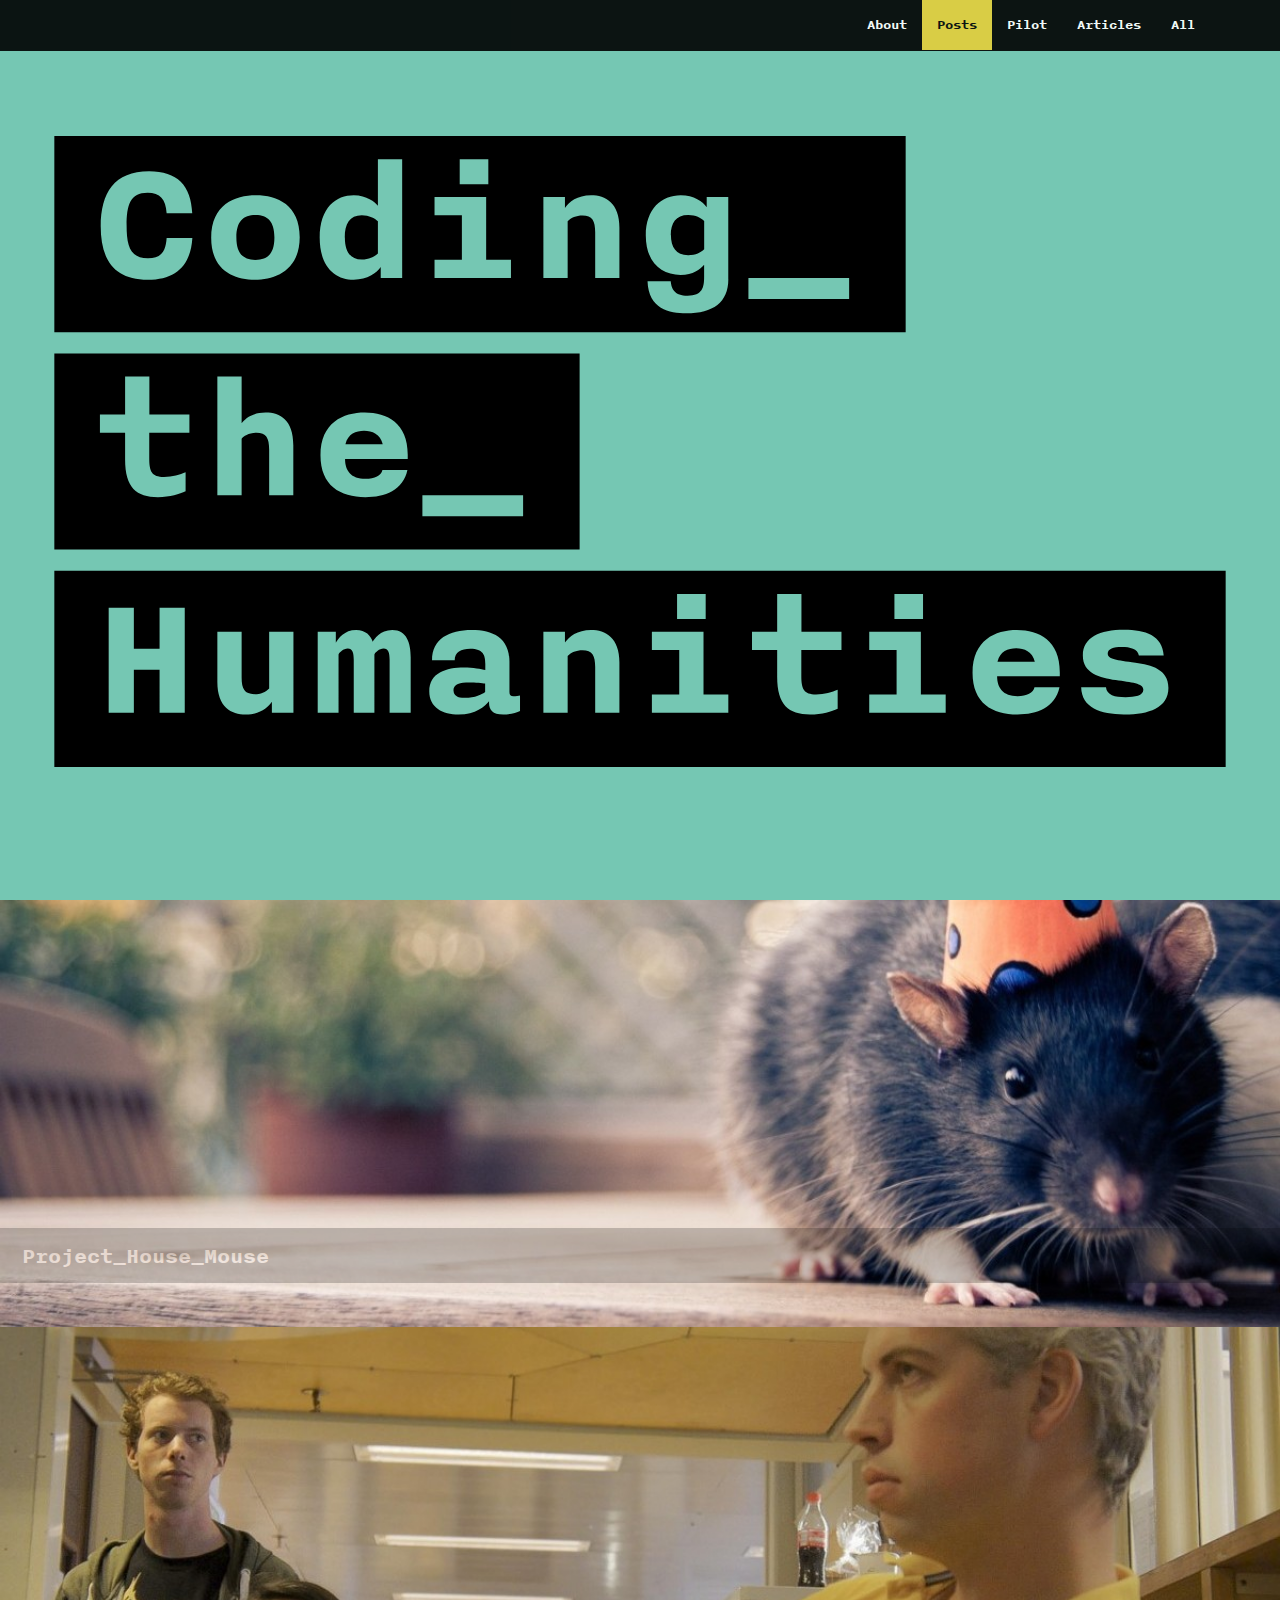
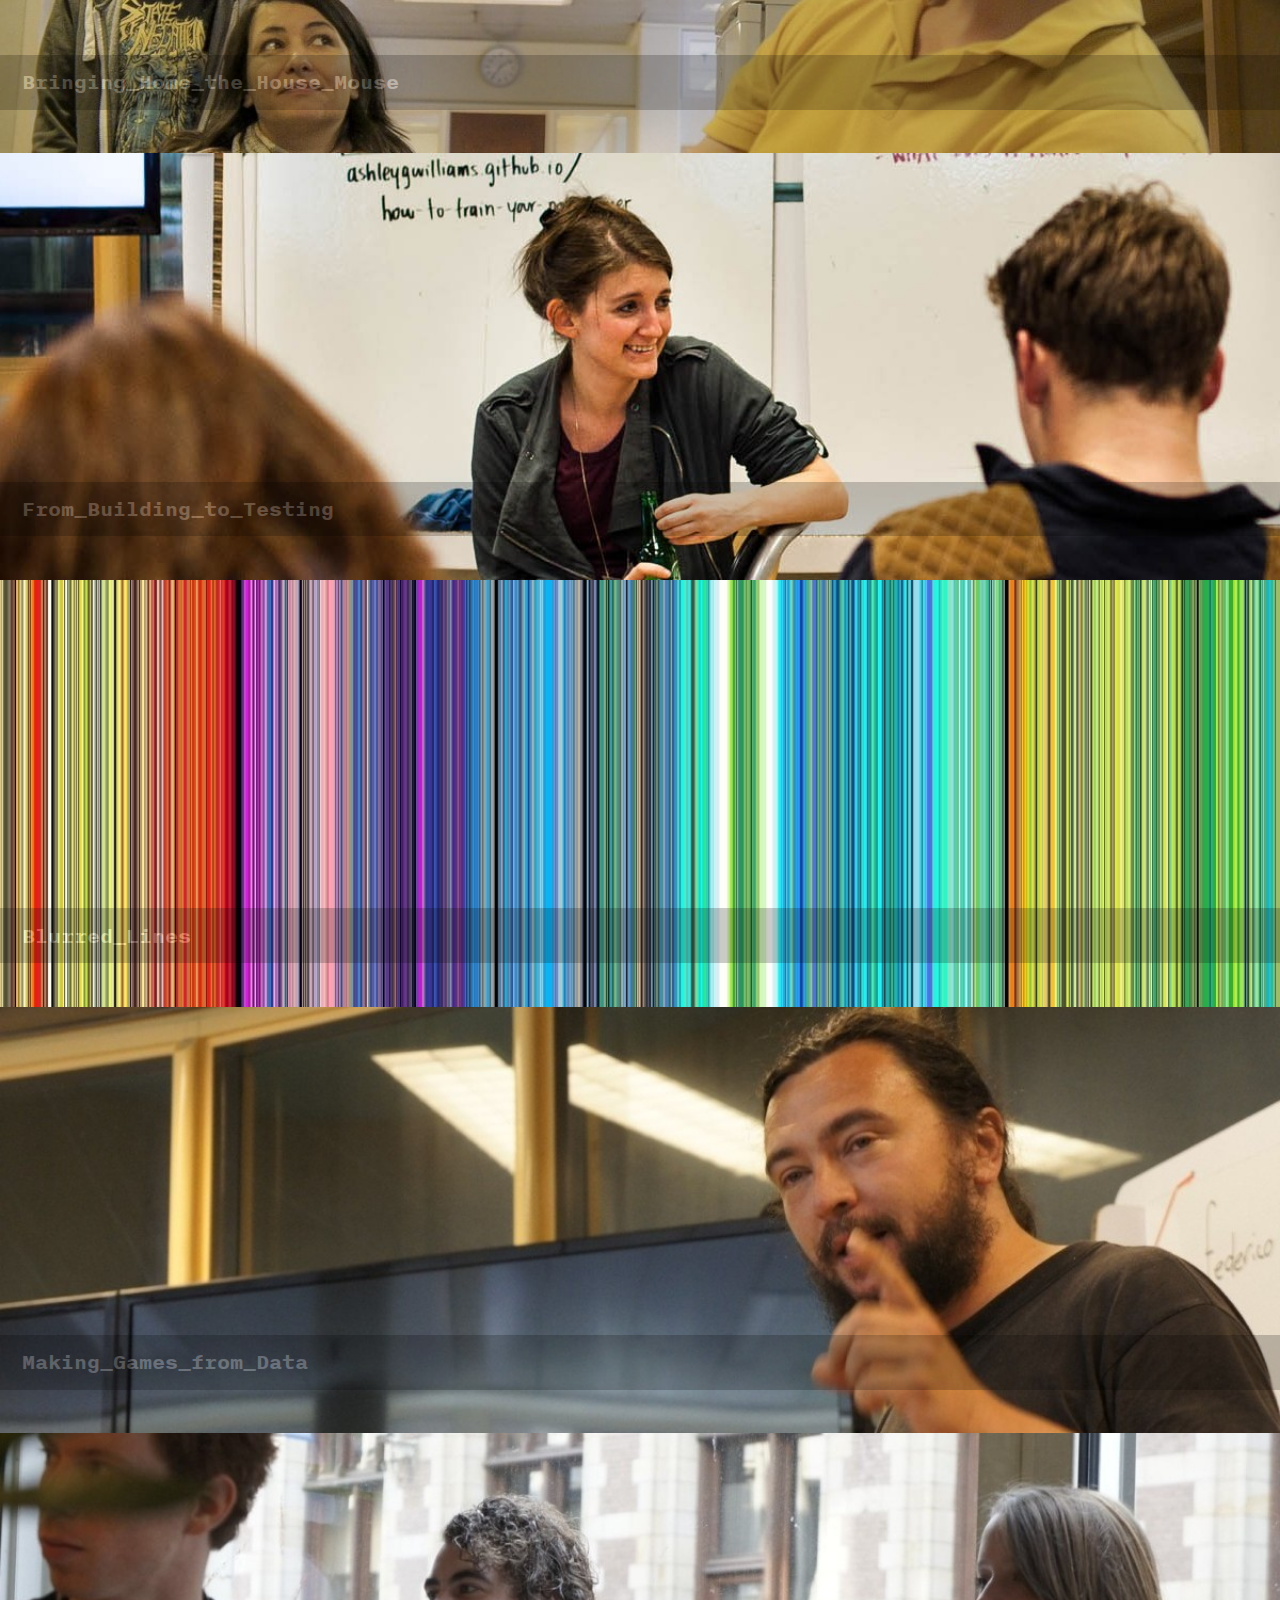
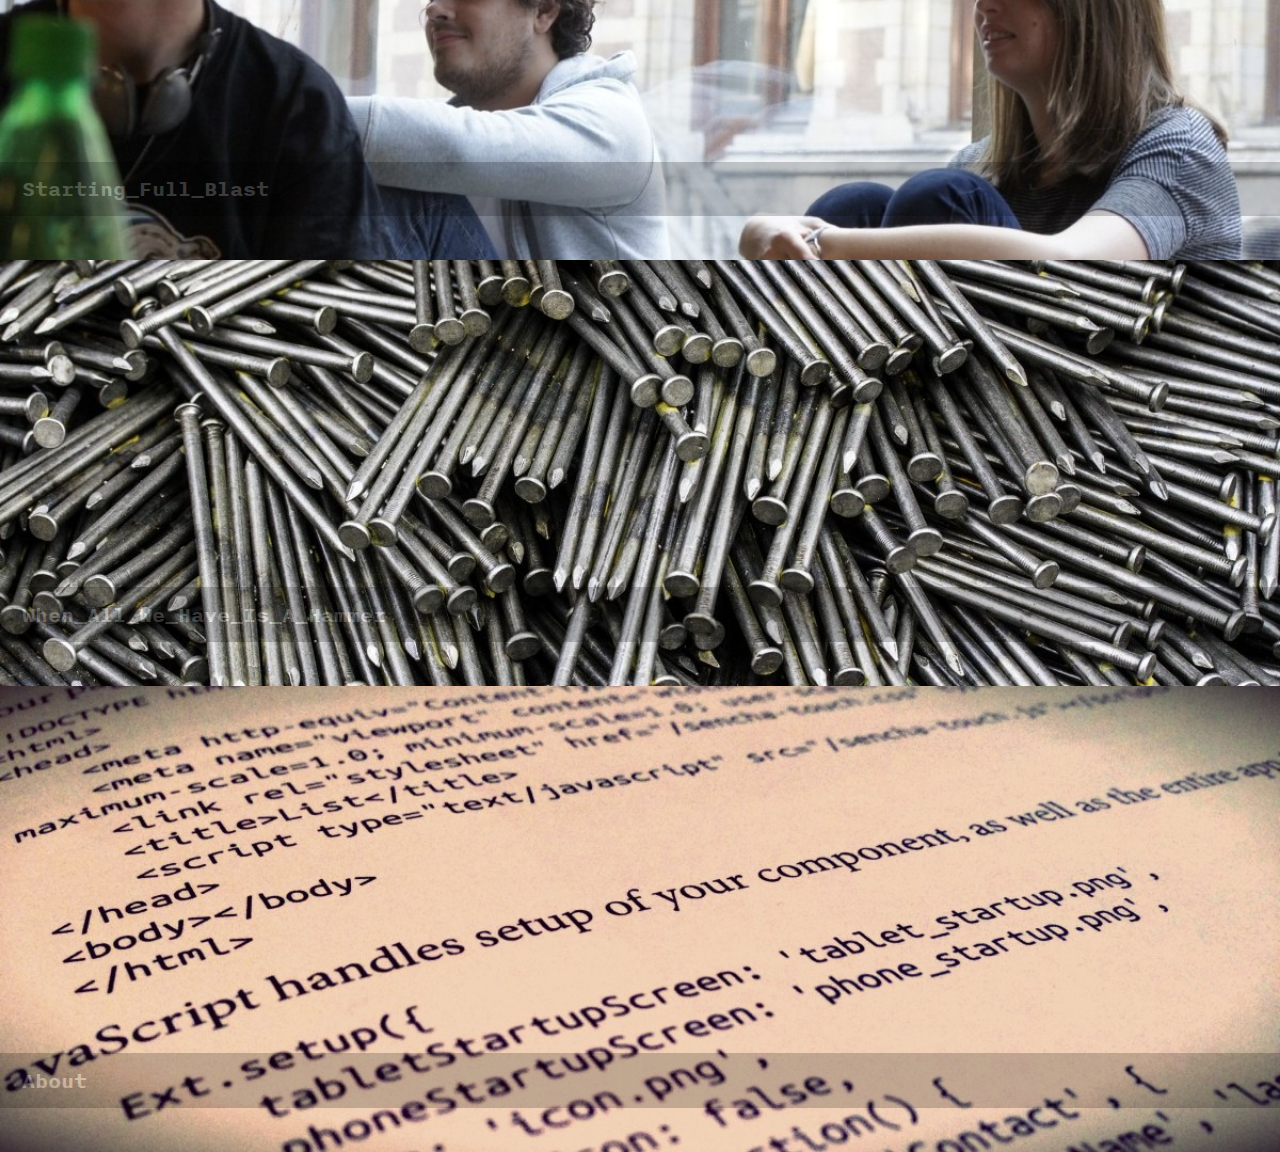
==== index.html @ e99eb671 "Updates" ====
<html>
  <head>
    <meta charset="utf-8">
    <meta http-equiv="X-UA-Compatible" content="IE=edge">
    <meta name="viewport" content="width=device-width, initial-scale=1, minimal-ui">
    <title>Coding with Humanists</title>

    <!-- Add to homescreen for Chrome on Android -->
    <meta name="mobile-web-app-capable" content="yes">
    <link rel="icon" sizes="196x196" href="images/touch/chrome-touch-icon-196x196.png">

    <!-- Add to homescreen for Safari on iOS -->
    <meta name="apple-mobile-web-app-capable" content="yes">
    <meta name="apple-mobile-web-app-status-bar-style" content="black">
    <meta name="apple-mobile-web-app-title" content="Web Starter Kit">

    <!-- Tile icon for Win8 (144x144 + tile color) -->
    <meta name="msapplication-TileImage" content="images/touch/ms-touch-icon-144x144-precomposed.png">
    <meta name="msapplication-TileColor" content="#3372DF">

    <!-- SEO: If your mobile URL is different from the desktop URL, add a canonical link to the desktop page https://developers.google.com/webmasters/smartphone-sites/feature-phones -->
    <!--
    <link rel="canonical" href="http://www.example.com/">
    -->

    <!-- build:css styles/components/main.min.css -->
    <link rel="stylesheet" href="styles/h5bp.css">
    <link rel="stylesheet" href="styles/components.css">
    <link rel="stylesheet" href="styles/main.css">
    <!-- endbuild -->
  </head>
  <body class="container-fluid" ng-cloak ng-app="cth">

    <header class="site-header">
      <a href ui-sref="posts"> 
        <div class="logo" ng-include="'common/templates/logo.html'"></div>
      </a>
    </header>

    <!-- <header class="app&#45;bar promote&#45;layer"> -->
    <!--   <button class="menu"> -->
    <!--     <img src="images/hamburger.svg" alt="Menu"> -->
    <!--   </button> -->
    <!--   <section class="app&#45;bar&#45;actions"> -->
    <!--   </section> -->
    <!-- </header> -->

    <!-- <nav class="navdrawer&#45;container promote&#45;layer"> -->
    <!--   <h4>Navigation</h4> -->
    <!--   <ul> -->
    <!--     <li><a href="styleguide/index.html">Style Guide</a></li> -->
    <!--   </ul> -->
    <!-- </nav> -->
    <!-- Fixed navbar -->
    <main>

      <div ui-view autoscroll="false"></div>
    </main>

    <script src="vendor/vendor.js"></script>

    <!-- build:js scripts/main.min.js -->
    <script src="scripts/app.js"></script>

    <script>window.viewportUnitsBuggyfill.init();</script>

    <script src="scripts/post/postCtrl.js"></script>
    <script src="scripts/post/postCtrl.js"></script>
    <script src="scripts/pilot/pilotCtrl.js"></script>
    <script src="scripts/post/postItemCtrl.js"></script>
    <script src="scripts/post/Post.js"></script>
    <script src="scripts/post/postItem.js"></script>
    <script src="scripts/common/directives/scroll-into-view.js"></script>
    <script src="scripts/common/filters/markdown.js"></script>
    <script src="scripts/common/filters/underscorize.js"></script>
    <script src="scripts/templates.js"></script>
    <!-- endbuild -->


    <!-- Google Analytics: change UA-XXXXX-X to be your site's ID -->
    <script>
      (function(i,s,o,g,r,a,m){i['GoogleAnalyticsObject']=r;i[r]=i[r]||function(){
      (i[r].q=i[r].q||[]).push(arguments)},i[r].l=1*new Date();a=s.createElement(o),
      m=s.getElementsByTagName(o)[0];a.async=1;a.src=g;m.parentNode.insertBefore(a,m)
      })(window,document,'script','//www.google-analytics.com/analytics.js','ga');
      ga('create', 'UA-XXXXX-X');
      ga('send', 'pageview');
    </script>
  </body>
</html>
---- styles/h5bp.css ----
/*
 * HTML5 Boilerplate
 *
 * What follows is the result of much research on cross-browser styling.
 * Credit left inline and big thanks to Nicolas Gallagher, Jonathan Neal,
 * Kroc Camen, and the H5BP dev community and team.
 */

/* ==========================================================================
   Base styles: opinionated defaults
   ========================================================================== */

html,
button,
input,
select,
textarea {
  color: #222;
}

body {
  font-size: 1em;
  line-height: 1.4;
}

a {
  color: #00e;
}

a:visited {
  color: #551a8b;
}

a:hover {
  color: #06e;
}

/*
 * Remove the gap between images and the bottom of their containers: h5bp.com/i/440
 */

img {
  vertical-align: middle;
}

/*
 * Remove default fieldset styles.
 */

fieldset {
  border: 0;
  margin: 0;
  padding: 0;
}

/*
 * Allow only vertical resizing of textareas.
 */

textarea {
  resize: vertical;
}

/* ==========================================================================
   Author's custom styles
   ========================================================================== */


















/* ==========================================================================
   Helper classes
   ========================================================================== */

/* Prevent callout */

.nocallout {
  -webkit-touch-callout: none;
}

.pressed {
  background-color: rgba(0, 0, 0, 0.7);
}

/* A hack for HTML5 contenteditable attribute on mobile */

textarea[contenteditable] {
  -webkit-appearance: none;
}

/* A workaround for S60 3.x and 5.0 devices which do not animated gif images if
   they have been set as display: none */

.gifhidden {
  position: absolute;
  left: -100%;
}

/*
 * Image replacement
 */

.ir {
  background-color: transparent;
  background-repeat: no-repeat;
  border: 0;
  direction: ltr;
  display: block;
  overflow: hidden;
  text-align: left;
  text-indent: -999em;
}

.ir br {
  display: none;
}

/*
 * Hide from both screenreaders and browsers: h5bp.com/u
 */

.hidden {
  display: none !important;
  visibility: hidden;
}

/*
 * Hide only visually, but have it available for screenreaders: h5bp.com/v
 */

.visuallyhidden {
  border: 0;
  clip: rect(0 0 0 0);
  height: 1px;
  margin: -1px;
  overflow: hidden;
  padding: 0;
  position: absolute;
  width: 1px;
}

/*
 * Extends the .visuallyhidden class to allow the element to be focusable
 * when navigated to via the keyboard: h5bp.com/p
 */

.visuallyhidden.focusable:active,
.visuallyhidden.focusable:focus {
  clip: auto;
  height: auto;
  margin: 0;
  overflow: visible;
  position: static;
  width: auto;
}

/*
 * Hide visually and from screenreaders, but maintain layout
 */

.invisible {
  visibility: hidden;
}

/**
 * Clearfix helper
 * Used to contain floats: h5bp.com/q
 */

.clearfix::before,
.clearfix::after {
  content: "";
  display: table;
}

.clearfix::after {
  clear: both;
}

/* ==========================================================================
   EXAMPLE Media Queries for Responsive Design.
   Theses examples override the primary ('mobile first') styles.
   Modify as content requires.
   ========================================================================== */

@media only screen and (min-width: 800px) {
  /* Style adjustments for viewports that meet the condition */
}

@media only screen and (-webkit-min-device-pixel-ratio: 1.5),
     only screen and (min-resolution: 144dpi) {
  /* Style adjustments for viewports that meet the condition */
}
---- styles/main.css ----
/*
 * Web Starter Kit
 *
 * Multi-screen layout styles for your page. Brought to you by the
 * Web Starter Kit team.
 *
 */
@font-face {
  font-family: NittyNormal;
  src: url('../fonts/NN.woff') format('woff'); }

@font-face {
  font-family: NittyBold;
  src: url('../fonts/NB.woff') format('woff'); }

/*! normalize.css v3.0.1 | MIT License | git.io/normalize */
/**
 * 1. Set default font family to sans-serif.
 * 2. Prevent iOS text size adjust after orientation change, without disabling
 *    user zoom.
 */
html {
  font-family: sans-serif;
  /* 1 */
  -ms-text-size-adjust: 100%;
  /* 2 */
  -webkit-text-size-adjust: 100%;
  /* 2 */ }

/**
 * Remove default margin.
 */
body {
  margin: 0; }

/* HTML5 display definitions
   ========================================================================== */
/**
 * Correct `block` display not defined for any HTML5 element in IE 8/9.
 * Correct `block` display not defined for `details` or `summary` in IE 10/11 and Firefox.
 * Correct `block` display not defined for `main` in IE 11.
 */
article, aside, details, figcaption, figure, footer, header, main, nav, section, summary {
  display: block; }

/**
 * 1. Correct `inline-block` display not defined in IE 8/9.
 * 2. Normalize vertical alignment of `progress` in Chrome, Firefox, and Opera.
 */
audio, canvas, progress, video {
  display: inline-block;
  /* 1 */
  vertical-align: baseline;
  /* 2 */ }

/**
 * Prevent modern browsers from displaying `audio` without controls.
 * Remove excess height in iOS 5 devices.
 */
audio:not([controls]) {
  display: none;
  height: 0; }

/**
 * Address `[hidden]` styling not present in IE 8/9/10.
 * Hide the `template` element in IE 8/9/11, Safari, and Firefox < 22.
 */
[hidden], template {
  display: none; }

/* Links
   ========================================================================== */
/**
 * Remove the gray background color from active links in IE 10.
 */
a {
  background: transparent; }

/**
 * Improve readability when focused and also mouse hovered in all browsers.
 */
a:active, a:hover {
  outline: 0; }

/* Text-level semantics
   ========================================================================== */
/**
 * Address styling not present in IE 8/9/10/11, Safari, and Chrome.
 */
abbr[title] {
  border-bottom: 1px dotted; }

/**
 * Address style set to `bolder` in Firefox 4+, Safari, and Chrome.
 */
b, strong {
  font-weight: bold; }

/**
 * Address styling not present in Safari and Chrome.
 */
dfn {
  font-style: italic; }

/**
 * Address styling not present in IE 8/9.
 */
mark {
  background: #ff0;
  color: #000; }

/**
 * Prevent `sub` and `sup` affecting `line-height` in all browsers.
 */
sub, sup {
  font-size: 75%;
  line-height: 0;
  position: relative;
  vertical-align: baseline; }

sup {
  top: -0.5em; }

sub {
  bottom: -0.25em; }

/* Embedded content
   ========================================================================== */
/**
 * Remove border when inside `a` element in IE 8/9/10.
 */
img {
  border: 0; }

/**
 * Correct overflow not hidden in IE 9/10/11.
 */
svg:not(:root) {
  overflow: hidden; }

/* Grouping content
   ========================================================================== */
/**
 * Remove margin
 */
figure {
  margin: 0; }

/**
 * Address differences between Firefox and other browsers.
 */
hr {
  -moz-box-sizing: content-box;
  -webkit-box-sizing: content-box;
          box-sizing: content-box;
  height: 0; }

/**
 * Contain overflow in all browsers.
 */
pre {
  overflow: auto; }

/**
 * Address odd `em`-unit font size rendering in all browsers.
 */
code, kbd, pre, samp {
  font-family: monospace, monospace;
  font-size: 1em; }

/* Forms
   ========================================================================== */
/**
 * Known limitation: by default, Chrome and Safari on OS X allow very limited
 * styling of `select`, unless a `border` property is set.
 */
/**
 * 1. Correct color not being inherited.
 *    Known issue: affects color of disabled elements.
 * 2. Correct font properties not being inherited.
 * 3. Address margins set differently in Firefox 4+, Safari, and Chrome.
 */
button, input, optgroup, select, textarea {
  color: inherit;
  /* 1 */
  font: inherit;
  /* 2 */
  margin: 0;
  /* 3 */ }

/**
 * Address `overflow` set to `hidden` in IE 8/9/10/11.
 */
button {
  overflow: visible; }

/**
 * Address inconsistent `text-transform` inheritance for `button` and `select`.
 * All other form control elements do not inherit `text-transform` values.
 * Correct `button` style inheritance in Firefox, IE 8/9/10/11, and Opera.
 * Correct `select` style inheritance in Firefox.
 */
button, select {
  text-transform: none; }

/**
 * 1. Avoid the WebKit bug in Android 4.0.* where (2) destroys native `audio`
 *    and `video` controls.
 * 2. Correct inability to style clickable `input` types in iOS.
 * 3. Improve usability and consistency of cursor style between image-type
 *    `input` and others.
 */
button, html input[type="button"], input[type="reset"], input[type="submit"] {
  -webkit-appearance: button;
  /* 2 */
  cursor: pointer;
  /* 3 */ }

/**
 * Re-set default cursor for disabled elements.
 */
button[disabled], html input[disabled] {
  cursor: default; }

/**
 * Remove inner padding and border in Firefox 4+.
 */
button::-moz-focus-inner, input::-moz-focus-inner {
  border: 0;
  padding: 0; }

/**
 * Address Firefox 4+ setting `line-height` on `input` using `!important` in
 * the UA stylesheet.
 */
input {
  line-height: normal; }

/**
 * It's recommended that you don't attempt to style these elements.
 * Firefox's implementation doesn't respect box-sizing, padding, or width.
 *
 * 1. Address box sizing set to `content-box` in IE 8/9/10.
 * 2. Remove excess padding in IE 8/9/10.
 */
input[type="checkbox"], input[type="radio"] {
  -webkit-box-sizing: border-box;
     -moz-box-sizing: border-box;
          box-sizing: border-box;
  /* 1 */
  padding: 0;
  /* 2 */ }

/**
 * Fix the cursor style for Chrome's increment/decrement buttons. For certain
 * `font-size` values of the `input`, it causes the cursor style of the
 * decrement button to change from `default` to `text`.
 */
input[type="number"]::-webkit-inner-spin-button, input[type="number"]::-webkit-outer-spin-button {
  height: auto; }

/**
 * 1. Address `appearance` set to `searchfield` in Safari and Chrome.
 * 2. Address `box-sizing` set to `border-box` in Safari and Chrome
 *    (include `-moz` to future-proof).
 */
input[type="search"] {
  -webkit-appearance: textfield;
  /* 1 */
  -moz-box-sizing: content-box;
  -webkit-box-sizing: content-box;
  /* 2 */
  box-sizing: content-box; }

/**
 * Remove inner padding and search cancel button in Safari and Chrome on OS X.
 * Safari (but not Chrome) clips the cancel button when the search input has
 * padding (and `textfield` appearance).
 */
input[type="search"]::-webkit-search-cancel-button, input[type="search"]::-webkit-search-decoration {
  -webkit-appearance: none; }

/**
 * 1. Correct `color` not being inherited in IE 8/9/10/11.
 * 2. Remove padding so people aren't caught out if they zero out fieldsets.
 */
legend {
  border: 0;
  /* 1 */
  padding: 0;
  /* 2 */ }

/**
 * Remove default vertical scrollbar in IE 8/9/10/11.
 */
textarea {
  overflow: auto; }

/**
 * Don't inherit the `font-weight` (applied by a rule above).
 * NOTE: the default cannot safely be changed in Chrome and Safari on OS X.
 */
optgroup {
  font-weight: bold; }

/* Tables
   ========================================================================== */
/**
 * Remove most spacing between table cells.
 */
table {
  border-collapse: collapse;
  border-spacing: 0; }

td, th {
  padding: 0; }

/* Blockquote
   ========================================================================== */
blockquote {
  margin: 0; }

/*! normalize.css v3.0.1 | MIT License | git.io/normalize */
html {
  font-family: sans-serif;
  -ms-text-size-adjust: 100%;
  -webkit-text-size-adjust: 100%; }

body {
  margin: 0; }

article, aside, details, figcaption, figure, footer, header, hgroup, main, nav, section, summary {
  display: block; }

audio, canvas, progress, video {
  display: inline-block;
  vertical-align: baseline; }

audio:not([controls]) {
  display: none;
  height: 0; }

[hidden], template {
  display: none; }

a {
  background: transparent; }

a:active, a:hover {
  outline: 0; }

abbr[title] {
  border-bottom: 1px dotted; }

b, strong {
  font-weight: bold; }

dfn {
  font-style: italic; }

h1 {
  font-size: 2em;
  margin: 0.67em 0; }

mark {
  background: #ff0;
  color: #000; }

small {
  font-size: 80%; }

sub, sup {
  font-size: 75%;
  line-height: 0;
  position: relative;
  vertical-align: baseline; }

sup {
  top: -0.5em; }

sub {
  bottom: -0.25em; }

img {
  border: 0; }

svg:not(:root) {
  overflow: hidden; }

figure {
  margin: 1em 40px; }

hr {
  -moz-box-sizing: content-box;
  -webkit-box-sizing: content-box;
          box-sizing: content-box;
  height: 0; }

pre {
  overflow: auto; }

code, kbd, pre, samp {
  font-family: monospace, monospace;
  font-size: 1em; }

button, input, optgroup, select, textarea {
  color: inherit;
  font: inherit;
  margin: 0; }

button {
  overflow: visible; }

button, select {
  text-transform: none; }

button, html input[type="button"], input[type="reset"], input[type="submit"] {
  -webkit-appearance: button;
  cursor: pointer; }

button[disabled], html input[disabled] {
  cursor: default; }

button::-moz-focus-inner, input::-moz-focus-inner {
  border: 0;
  padding: 0; }

input {
  line-height: normal; }

input[type="checkbox"], input[type="radio"] {
  -webkit-box-sizing: border-box;
     -moz-box-sizing: border-box;
          box-sizing: border-box;
  padding: 0; }

input[type="number"]::-webkit-inner-spin-button, input[type="number"]::-webkit-outer-spin-button {
  height: auto; }

input[type="search"] {
  -webkit-appearance: textfield;
  -moz-box-sizing: content-box;
  -webkit-box-sizing: content-box;
  box-sizing: content-box; }

input[type="search"]::-webkit-search-cancel-button, input[type="search"]::-webkit-search-decoration {
  -webkit-appearance: none; }

fieldset {
  border: 1px solid #c0c0c0;
  margin: 0 2px;
  padding: 0.35em 0.625em 0.75em; }

legend {
  border: 0;
  padding: 0; }

textarea {
  overflow: auto; }

optgroup {
  font-weight: bold; }

table {
  border-collapse: collapse;
  border-spacing: 0; }

td, th {
  padding: 0; }

@media print {
  * {
    text-shadow: none !important;
    color: #000 !important;
    background: transparent !important;
    -webkit-box-shadow: none !important;
            box-shadow: none !important; }
  a, a:visited {
    text-decoration: underline; }
  a[href]:after {
    content: " (" attr(href) ")"; }
  abbr[title]:after {
    content: " (" attr(title) ")"; }
  a[href^="javascript:"]:after, a[href^="#"]:after {
    content: ""; }
  pre, blockquote {
    border: 1px solid #999;
    page-break-inside: avoid; }
  thead {
    display: table-header-group; }
  tr, img {
    page-break-inside: avoid; }
  img {
    max-width: 100% !important; }
  p, h2, h3 {
    orphans: 3;
    widows: 3; }
  h2, h3 {
    page-break-after: avoid; }
  select {
    background: #fff !important; }
  .navbar {
    display: none; }
  .table td, .table th {
    background-color: #fff !important; }
  .btn > .caret, .dropup > .btn > .caret {
    border-top-color: #000 !important; }
  .label {
    border: 1px solid #000; }
  .table {
    border-collapse: collapse !important; }
  .table-bordered th, .table-bordered td {
    border: 1px solid #ddd !important; } }

@font-face {
  font-family: 'Glyphicons Halflings';
  src: url('bootstrap/glyphicons-halflings-regular.eot');
  src: url('bootstrap/glyphicons-halflings-regular.eot?#iefix') format('embedded-opentype'), url('bootstrap/glyphicons-halflings-regular.woff') format('woff'), url('bootstrap/glyphicons-halflings-regular.ttf') format('truetype'), url('bootstrap/glyphicons-halflings-regular.svg#glyphicons_halflingsregular') format('svg'); }

.glyphicon {
  position: relative;
  top: 1px;
  display: inline-block;
  font-family: 'Glyphicons Halflings';
  font-style: normal;
  font-weight: normal;
  line-height: 1;
  -webkit-font-smoothing: antialiased;
  -moz-osx-font-smoothing: grayscale; }

.glyphicon-asterisk:before {
  content: "\2a"; }

.glyphicon-plus:before {
  content: "\2b"; }

.glyphicon-euro:before {
  content: "\20ac"; }

.glyphicon-minus:before {
  content: "\2212"; }

.glyphicon-cloud:before {
  content: "\2601"; }

.glyphicon-envelope:before {
  content: "\2709"; }

.glyphicon-pencil:before {
  content: "\270f"; }

.glyphicon-glass:before {
  content: "\e001"; }

.glyphicon-music:before {
  content: "\e002"; }

.glyphicon-search:before {
  content: "\e003"; }

.glyphicon-heart:before {
  content: "\e005"; }

.glyphicon-star:before {
  content: "\e006"; }

.glyphicon-star-empty:before {
  content: "\e007"; }

.glyphicon-user:before {
  content: "\e008"; }

.glyphicon-film:before {
  content: "\e009"; }

.glyphicon-th-large:before {
  content: "\e010"; }

.glyphicon-th:before {
  content: "\e011"; }

.glyphicon-th-list:before {
  content: "\e012"; }

.glyphicon-ok:before {
  content: "\e013"; }

.glyphicon-remove:before {
  content: "\e014"; }

.glyphicon-zoom-in:before {
  content: "\e015"; }

.glyphicon-zoom-out:before {
  content: "\e016"; }

.glyphicon-off:before {
  content: "\e017"; }

.glyphicon-signal:before {
  content: "\e018"; }

.glyphicon-cog:before {
  content: "\e019"; }

.glyphicon-trash:before {
  content: "\e020"; }

.glyphicon-home:before {
  content: "\e021"; }

.glyphicon-file:before {
  content: "\e022"; }

.glyphicon-time:before {
  content: "\e023"; }

.glyphicon-road:before {
  content: "\e024"; }

.glyphicon-download-alt:before {
  content: "\e025"; }

.glyphicon-download:before {
  content: "\e026"; }

.glyphicon-upload:before {
  content: "\e027"; }

.glyphicon-inbox:before {
  content: "\e028"; }

.glyphicon-play-circle:before {
  content: "\e029"; }

.glyphicon-repeat:before {
  content: "\e030"; }

.glyphicon-refresh:before {
  content: "\e031"; }

.glyphicon-list-alt:before {
  content: "\e032"; }

.glyphicon-lock:before {
  content: "\e033"; }

.glyphicon-flag:before {
  content: "\e034"; }

.glyphicon-headphones:before {
  content: "\e035"; }

.glyphicon-volume-off:before {
  content: "\e036"; }

.glyphicon-volume-down:before {
  content: "\e037"; }

.glyphicon-volume-up:before {
  content: "\e038"; }

.glyphicon-qrcode:before {
  content: "\e039"; }

.glyphicon-barcode:before {
  content: "\e040"; }

.glyphicon-tag:before {
  content: "\e041"; }

.glyphicon-tags:before {
  content: "\e042"; }

.glyphicon-book:before {
  content: "\e043"; }

.glyphicon-bookmark:before {
  content: "\e044"; }

.glyphicon-print:before {
  content: "\e045"; }

.glyphicon-camera:before {
  content: "\e046"; }

.glyphicon-font:before {
  content: "\e047"; }

.glyphicon-bold:before {
  content: "\e048"; }

.glyphicon-italic:before {
  content: "\e049"; }

.glyphicon-text-height:before {
  content: "\e050"; }

.glyphicon-text-width:before {
  content: "\e051"; }

.glyphicon-align-left:before {
  content: "\e052"; }

.glyphicon-align-center:before {
  content: "\e053"; }

.glyphicon-align-right:before {
  content: "\e054"; }

.glyphicon-align-justify:before {
  content: "\e055"; }

.glyphicon-list:before {
  content: "\e056"; }

.glyphicon-indent-left:before {
  content: "\e057"; }

.glyphicon-indent-right:before {
  content: "\e058"; }

.glyphicon-facetime-video:before {
  content: "\e059"; }

.glyphicon-picture:before {
  content: "\e060"; }

.glyphicon-map-marker:before {
  content: "\e062"; }

.glyphicon-adjust:before {
  content: "\e063"; }

.glyphicon-tint:before {
  content: "\e064"; }

.glyphicon-edit:before {
  content: "\e065"; }

.glyphicon-share:before {
  content: "\e066"; }

.glyphicon-check:before {
  content: "\e067"; }

.glyphicon-move:before {
  content: "\e068"; }

.glyphicon-step-backward:before {
  content: "\e069"; }

.glyphicon-fast-backward:before {
  content: "\e070"; }

.glyphicon-backward:before {
  content: "\e071"; }

.glyphicon-play:before {
  content: "\e072"; }

.glyphicon-pause:before {
  content: "\e073"; }

.glyphicon-stop:before {
  content: "\e074"; }

.glyphicon-forward:before {
  content: "\e075"; }

.glyphicon-fast-forward:before {
  content: "\e076"; }

.glyphicon-step-forward:before {
  content: "\e077"; }

.glyphicon-eject:before {
  content: "\e078"; }

.glyphicon-chevron-left:before {
  content: "\e079"; }

.glyphicon-chevron-right:before {
  content: "\e080"; }

.glyphicon-plus-sign:before {
  content: "\e081"; }

.glyphicon-minus-sign:before {
  content: "\e082"; }

.glyphicon-remove-sign:before {
  content: "\e083"; }

.glyphicon-ok-sign:before {
  content: "\e084"; }

.glyphicon-question-sign:before {
  content: "\e085"; }

.glyphicon-info-sign:before {
  content: "\e086"; }

.glyphicon-screenshot:before {
  content: "\e087"; }

.glyphicon-remove-circle:before {
  content: "\e088"; }

.glyphicon-ok-circle:before {
  content: "\e089"; }

.glyphicon-ban-circle:before {
  content: "\e090"; }

.glyphicon-arrow-left:before {
  content: "\e091"; }

.glyphicon-arrow-right:before {
  content: "\e092"; }

.glyphicon-arrow-up:before {
  content: "\e093"; }

.glyphicon-arrow-down:before {
  content: "\e094"; }

.glyphicon-share-alt:before {
  content: "\e095"; }

.glyphicon-resize-full:before {
  content: "\e096"; }

.glyphicon-resize-small:before {
  content: "\e097"; }

.glyphicon-exclamation-sign:before {
  content: "\e101"; }

.glyphicon-gift:before {
  content: "\e102"; }

.glyphicon-leaf:before {
  content: "\e103"; }

.glyphicon-fire:before {
  content: "\e104"; }

.glyphicon-eye-open:before {
  content: "\e105"; }

.glyphicon-eye-close:before {
  content: "\e106"; }

.glyphicon-warning-sign:before {
  content: "\e107"; }

.glyphicon-plane:before {
  content: "\e108"; }

.glyphicon-calendar:before {
  content: "\e109"; }

.glyphicon-random:before {
  content: "\e110"; }

.glyphicon-comment:before {
  content: "\e111"; }

.glyphicon-magnet:before {
  content: "\e112"; }

.glyphicon-chevron-up:before {
  content: "\e113"; }

.glyphicon-chevron-down:before {
  content: "\e114"; }

.glyphicon-retweet:before {
  content: "\e115"; }

.glyphicon-shopping-cart:before {
  content: "\e116"; }

.glyphicon-folder-close:before {
  content: "\e117"; }

.glyphicon-folder-open:before {
  content: "\e118"; }

.glyphicon-resize-vertical:before {
  content: "\e119"; }

.glyphicon-resize-horizontal:before {
  content: "\e120"; }

.glyphicon-hdd:before {
  content: "\e121"; }

.glyphicon-bullhorn:before {
  content: "\e122"; }

.glyphicon-bell:before {
  content: "\e123"; }

.glyphicon-certificate:before {
  content: "\e124"; }

.glyphicon-thumbs-up:before {
  content: "\e125"; }

.glyphicon-thumbs-down:before {
  content: "\e126"; }

.glyphicon-hand-right:before {
  content: "\e127"; }

.glyphicon-hand-left:before {
  content: "\e128"; }

.glyphicon-hand-up:before {
  content: "\e129"; }

.glyphicon-hand-down:before {
  content: "\e130"; }

.glyphicon-circle-arrow-right:before {
  content: "\e131"; }

.glyphicon-circle-arrow-left:before {
  content: "\e132"; }

.glyphicon-circle-arrow-up:before {
  content: "\e133"; }

.glyphicon-circle-arrow-down:before {
  content: "\e134"; }

.glyphicon-globe:before {
  content: "\e135"; }

.glyphicon-wrench:before {
  content: "\e136"; }

.glyphicon-tasks:before {
  content: "\e137"; }

.glyphicon-filter:before {
  content: "\e138"; }

.glyphicon-briefcase:before {
  content: "\e139"; }

.glyphicon-fullscreen:before {
  content: "\e140"; }

.glyphicon-dashboard:before {
  content: "\e141"; }

.glyphicon-paperclip:before {
  content: "\e142"; }

.glyphicon-heart-empty:before {
  content: "\e143"; }

.glyphicon-link:before {
  content: "\e144"; }

.glyphicon-phone:before {
  content: "\e145"; }

.glyphicon-pushpin:before {
  content: "\e146"; }

.glyphicon-usd:before {
  content: "\e148"; }

.glyphicon-gbp:before {
  content: "\e149"; }

.glyphicon-sort:before {
  content: "\e150"; }

.glyphicon-sort-by-alphabet:before {
  content: "\e151"; }

.glyphicon-sort-by-alphabet-alt:before {
  content: "\e152"; }

.glyphicon-sort-by-order:before {
  content: "\e153"; }

.glyphicon-sort-by-order-alt:before {
  content: "\e154"; }

.glyphicon-sort-by-attributes:before {
  content: "\e155"; }

.glyphicon-sort-by-attributes-alt:before {
  content: "\e156"; }

.glyphicon-unchecked:before {
  content: "\e157"; }

.glyphicon-expand:before {
  content: "\e158"; }

.glyphicon-collapse-down:before {
  content: "\e159"; }

.glyphicon-collapse-up:before {
  content: "\e160"; }

.glyphicon-log-in:before {
  content: "\e161"; }

.glyphicon-flash:before {
  content: "\e162"; }

.glyphicon-log-out:before {
  content: "\e163"; }

.glyphicon-new-window:before {
  content: "\e164"; }

.glyphicon-record:before {
  content: "\e165"; }

.glyphicon-save:before {
  content: "\e166"; }

.glyphicon-open:before {
  content: "\e167"; }

.glyphicon-saved:before {
  content: "\e168"; }

.glyphicon-import:before {
  content: "\e169"; }

.glyphicon-export:before {
  content: "\e170"; }

.glyphicon-send:before {
  content: "\e171"; }

.glyphicon-floppy-disk:before {
  content: "\e172"; }

.glyphicon-floppy-saved:before {
  content: "\e173"; }

.glyphicon-floppy-remove:before {
  content: "\e174"; }

.glyphicon-floppy-save:before {
  content: "\e175"; }

.glyphicon-floppy-open:before {
  content: "\e176"; }

.glyphicon-credit-card:before {
  content: "\e177"; }

.glyphicon-transfer:before {
  content: "\e178"; }

.glyphicon-cutlery:before {
  content: "\e179"; }

.glyphicon-header:before {
  content: "\e180"; }

.glyphicon-compressed:before {
  content: "\e181"; }

.glyphicon-earphone:before {
  content: "\e182"; }

.glyphicon-phone-alt:before {
  content: "\e183"; }

.glyphicon-tower:before {
  content: "\e184"; }

.glyphicon-stats:before {
  content: "\e185"; }

.glyphicon-sd-video:before {
  content: "\e186"; }

.glyphicon-hd-video:before {
  content: "\e187"; }

.glyphicon-subtitles:before {
  content: "\e188"; }

.glyphicon-sound-stereo:before {
  content: "\e189"; }

.glyphicon-sound-dolby:before {
  content: "\e190"; }

.glyphicon-sound-5-1:before {
  content: "\e191"; }

.glyphicon-sound-6-1:before {
  content: "\e192"; }

.glyphicon-sound-7-1:before {
  content: "\e193"; }

.glyphicon-copyright-mark:before {
  content: "\e194"; }

.glyphicon-registration-mark:before {
  content: "\e195"; }

.glyphicon-cloud-download:before {
  content: "\e197"; }

.glyphicon-cloud-upload:before {
  content: "\e198"; }

.glyphicon-tree-conifer:before {
  content: "\e199"; }

.glyphicon-tree-deciduous:before {
  content: "\e200"; }

* {
  -webkit-box-sizing: border-box;
  -moz-box-sizing: border-box;
  box-sizing: border-box; }

*:before, *:after {
  -webkit-box-sizing: border-box;
  -moz-box-sizing: border-box;
  box-sizing: border-box; }

html {
  font-size: 10px;
  -webkit-tap-highlight-color: rgba(0, 0, 0, 0); }

body {
  font-family: NittyNormal, Menlo, Monaco, Consolas, "Courier New", monospace;
  font-size: 14px;
  line-height: 1.6;
  color: #333333;
  background-color: #fff; }

input, button, select, textarea {
  font-family: inherit;
  font-size: inherit;
  line-height: inherit; }

a {
  color: #75C7B3;
  text-decoration: none; }
  a:hover, a:focus {
    color: #45aa91;
    text-decoration: underline; }
  a:focus {
    outline: thin dotted;
    outline: 5px auto -webkit-focus-ring-color;
    outline-offset: -2px; }

figure {
  margin: 0; }

img {
  vertical-align: middle; }

.img-responsive {
  display: block;
  width: 100% \9;
  max-width: 100%;
  height: auto; }

.img-rounded {
  border-radius: 6px; }

.img-thumbnail {
  padding: 4px;
  line-height: 1.6;
  background-color: #fff;
  border: 1px solid #ddd;
  border-radius: 4px;
  -webkit-transition: all 0.2s ease-in-out;
  transition: all 0.2s ease-in-out;
  display: inline-block;
  width: 100% \9;
  max-width: 100%;
  height: auto; }

.img-circle {
  border-radius: 50%; }

hr {
  margin-top: 22px;
  margin-bottom: 22px;
  border: 0;
  border-top: 1px solid #eeeeee; }

.sr-only {
  position: absolute;
  width: 1px;
  height: 1px;
  margin: -1px;
  padding: 0;
  overflow: hidden;
  clip: rect(0, 0, 0, 0);
  border: 0; }

.sr-only-focusable:active, .sr-only-focusable:focus {
  position: static;
  width: auto;
  height: auto;
  margin: 0;
  overflow: visible;
  clip: auto; }

h1, h2, h3, h4, h5, h6, .h1, .h2, .h3, .h4, .h5, .h6 {
  font-family: inherit;
  font-weight: 500;
  line-height: 1.1;
  color: inherit; }
  h1 small, h1 .small, h2 small, h2 .small, h3 small, h3 .small, h4 small, h4 .small, h5 small, h5 .small, h6 small, h6 .small, .h1 small, .h1 .small, .h2 small, .h2 .small, .h3 small, .h3 .small, .h4 small, .h4 .small, .h5 small, .h5 .small, .h6 small, .h6 .small {
    font-weight: normal;
    line-height: 1;
    color: #777777; }

h1, .h1, h2, .h2, h3, .h3 {
  margin-top: 22px;
  margin-bottom: 11px; }
  h1 small, h1 .small, .h1 small, .h1 .small, h2 small, h2 .small, .h2 small, .h2 .small, h3 small, h3 .small, .h3 small, .h3 .small {
    font-size: 65%; }

h4, .h4, h5, .h5, h6, .h6 {
  margin-top: 11px;
  margin-bottom: 11px; }
  h4 small, h4 .small, .h4 small, .h4 .small, h5 small, h5 .small, .h5 small, .h5 .small, h6 small, h6 .small, .h6 small, .h6 .small {
    font-size: 75%; }

h1, .h1 {
  font-size: 36px; }

h2, .h2 {
  font-size: 30px; }

h3, .h3 {
  font-size: 24px; }

h4, .h4 {
  font-size: 18px; }

h5, .h5 {
  font-size: 14px; }

h6, .h6 {
  font-size: 12px; }

p {
  margin: 0 0 11px; }

.lead {
  margin-bottom: 22px;
  font-size: 16px;
  font-weight: 300;
  line-height: 1.4; }
  @media (min-width: 768px) {
    .lead {
      font-size: 21px; } }

small, .small {
  font-size: 85%; }

cite {
  font-style: normal; }

mark, .mark {
  background-color: #fcf8e3;
  padding: 0.2em; }

.text-left {
  text-align: left; }

.text-right {
  text-align: right; }

.text-center {
  text-align: center; }

.text-justify {
  text-align: justify; }

.text-nowrap {
  white-space: nowrap; }

.text-lowercase {
  text-transform: lowercase; }

.text-uppercase {
  text-transform: uppercase; }

.text-capitalize {
  text-transform: capitalize; }

.text-muted {
  color: #777777; }

.text-primary {
  color: #75C7B3; }

a.text-primary:hover {
  color: #51b89e; }

.text-success {
  color: #3c763d; }

a.text-success:hover {
  color: #2b542b; }

.text-info {
  color: #31708f; }

a.text-info:hover {
  color: #245369; }

.text-warning {
  color: #8a6d3b; }

a.text-warning:hover {
  color: #66502c; }

.text-danger {
  color: #a94442; }

a.text-danger:hover {
  color: #843534; }

.bg-primary {
  color: #fff; }

.bg-primary {
  background-color: #75C7B3; }

a.bg-primary:hover {
  background-color: #51b89e; }

.bg-success {
  background-color: #dff0d8; }

a.bg-success:hover {
  background-color: #c1e2b3; }

.bg-info {
  background-color: #d9edf7; }

a.bg-info:hover {
  background-color: #afdaee; }

.bg-warning {
  background-color: #fcf8e3; }

a.bg-warning:hover {
  background-color: #f7ecb5; }

.bg-danger {
  background-color: #f2dede; }

a.bg-danger:hover {
  background-color: #e4b9b9; }

.page-header {
  padding-bottom: 10px;
  margin: 44px 0 22px;
  border-bottom: 1px solid #eeeeee; }

ul, ol {
  margin-top: 0;
  margin-bottom: 11px; }
  ul ul, ul ol, ol ul, ol ol {
    margin-bottom: 0; }

.list-unstyled, .list-inline {
  padding-left: 0;
  list-style: none; }

.list-inline {
  margin-left: -5px; }
  .list-inline > li {
    display: inline-block;
    padding-left: 5px;
    padding-right: 5px; }

dl {
  margin-top: 0;
  margin-bottom: 22px; }

dt, dd {
  line-height: 1.6; }

dt {
  font-weight: bold; }

dd {
  margin-left: 0; }

.dl-horizontal dd:before, .dl-horizontal dd:after {
  content: " ";
  display: table; }
.dl-horizontal dd:after {
  clear: both; }
@media (min-width: 768px) {
  .dl-horizontal dt {
    float: left;
    width: 160px;
    clear: left;
    text-align: right;
    overflow: hidden;
    text-overflow: ellipsis;
    white-space: nowrap; }
  .dl-horizontal dd {
    margin-left: 180px; } }

abbr[title], abbr[data-original-title] {
  cursor: help;
  border-bottom: 1px dotted #777777; }

.initialism {
  font-size: 90%;
  text-transform: uppercase; }

blockquote {
  padding: 11px 22px;
  margin: 0 0 22px;
  font-size: 17.5px;
  border-left: 5px solid #eeeeee; }
  blockquote p:last-child, blockquote ul:last-child, blockquote ol:last-child {
    margin-bottom: 0; }
  blockquote footer, blockquote small, blockquote .small {
    display: block;
    font-size: 80%;
    line-height: 1.6;
    color: #777777; }
    blockquote footer:before, blockquote small:before, blockquote .small:before {
      content: '\2014 \00A0'; }

.blockquote-reverse, blockquote.pull-right {
  padding-right: 15px;
  padding-left: 0;
  border-right: 5px solid #eeeeee;
  border-left: 0;
  text-align: right; }
  .blockquote-reverse footer:before, .blockquote-reverse small:before, .blockquote-reverse .small:before, blockquote.pull-right footer:before, blockquote.pull-right small:before, blockquote.pull-right .small:before {
    content: ''; }
  .blockquote-reverse footer:after, .blockquote-reverse small:after, .blockquote-reverse .small:after, blockquote.pull-right footer:after, blockquote.pull-right small:after, blockquote.pull-right .small:after {
    content: '\00A0 \2014'; }

blockquote:before, blockquote:after {
  content: ""; }

address {
  margin-bottom: 22px;
  font-style: normal;
  line-height: 1.6; }

code, kbd, pre, samp {
  font-family: NittyNormal, Menlo, Monaco, Consolas, "Courier New", monospace; }

code {
  padding: 2px 4px;
  font-size: 90%;
  color: #c7254e;
  background-color: #f9f2f4;
  border-radius: 4px; }

kbd {
  padding: 2px 4px;
  font-size: 90%;
  color: #fff;
  background-color: #333;
  border-radius: 3px;
  -webkit-box-shadow: inset 0 -1px 0 rgba(0, 0, 0, 0.25);
          box-shadow: inset 0 -1px 0 rgba(0, 0, 0, 0.25); }
  kbd kbd {
    padding: 0;
    font-size: 100%;
    -webkit-box-shadow: none;
            box-shadow: none; }

pre {
  display: block;
  padding: 10.5px;
  margin: 0 0 11px;
  font-size: 13px;
  line-height: 1.6;
  word-break: break-all;
  word-wrap: break-word;
  color: #333333;
  background-color: #f5f5f5;
  border: 1px solid #ccc;
  border-radius: 4px; }
  pre code {
    padding: 0;
    font-size: inherit;
    color: inherit;
    white-space: pre-wrap;
    background-color: transparent;
    border-radius: 0; }

.pre-scrollable {
  max-height: 340px;
  overflow-y: scroll; }

.container {
  margin-right: auto;
  margin-left: auto;
  padding-left: 15px;
  padding-right: 15px; }
  .container:before, .container:after {
    content: " ";
    display: table; }
  .container:after {
    clear: both; }
  @media (min-width: 768px) {
    .container {
      width: 750px; } }
  @media (min-width: 992px) {
    .container {
      width: 970px; } }
  @media (min-width: 1200px) {
    .container {
      width: 1170px; } }

.container-fluid {
  margin-right: auto;
  margin-left: auto;
  padding-left: 15px;
  padding-right: 15px; }
  .container-fluid:before, .container-fluid:after {
    content: " ";
    display: table; }
  .container-fluid:after {
    clear: both; }

.row {
  margin-left: -15px;
  margin-right: -15px; }
  .row:before, .row:after {
    content: " ";
    display: table; }
  .row:after {
    clear: both; }

.col-xs-1, .col-sm-1, .col-md-1, .col-lg-1, .col-xs-2, .col-sm-2, .col-md-2, .col-lg-2, .col-xs-3, .col-sm-3, .col-md-3, .col-lg-3, .col-xs-4, .col-sm-4, .col-md-4, .col-lg-4, .col-xs-5, .col-sm-5, .col-md-5, .col-lg-5, .col-xs-6, .col-sm-6, .col-md-6, .col-lg-6, .col-xs-7, .col-sm-7, .col-md-7, .col-lg-7, .col-xs-8, .col-sm-8, .col-md-8, .col-lg-8, .col-xs-9, .col-sm-9, .col-md-9, .col-lg-9, .col-xs-10, .col-sm-10, .col-md-10, .col-lg-10, .col-xs-11, .col-sm-11, .col-md-11, .col-lg-11, .col-xs-12, .col-sm-12, .col-md-12, .col-lg-12 {
  position: relative;
  min-height: 1px;
  padding-left: 15px;
  padding-right: 15px; }

.col-xs-1, .col-xs-2, .col-xs-3, .col-xs-4, .col-xs-5, .col-xs-6, .col-xs-7, .col-xs-8, .col-xs-9, .col-xs-10, .col-xs-11, .col-xs-12 {
  float: left; }

.col-xs-1 {
  width: 8.3333333333%; }

.col-xs-2 {
  width: 16.6666666667%; }

.col-xs-3 {
  width: 25%; }

.col-xs-4 {
  width: 33.3333333333%; }

.col-xs-5 {
  width: 41.6666666667%; }

.col-xs-6 {
  width: 50%; }

.col-xs-7 {
  width: 58.3333333333%; }

.col-xs-8 {
  width: 66.6666666667%; }

.col-xs-9 {
  width: 75%; }

.col-xs-10 {
  width: 83.3333333333%; }

.col-xs-11 {
  width: 91.6666666667%; }

.col-xs-12 {
  width: 100%; }

.col-xs-pull-0 {
  right: auto; }

.col-xs-pull-1 {
  right: 8.3333333333%; }

.col-xs-pull-2 {
  right: 16.6666666667%; }

.col-xs-pull-3 {
  right: 25%; }

.col-xs-pull-4 {
  right: 33.3333333333%; }

.col-xs-pull-5 {
  right: 41.6666666667%; }

.col-xs-pull-6 {
  right: 50%; }

.col-xs-pull-7 {
  right: 58.3333333333%; }

.col-xs-pull-8 {
  right: 66.6666666667%; }

.col-xs-pull-9 {
  right: 75%; }

.col-xs-pull-10 {
  right: 83.3333333333%; }

.col-xs-pull-11 {
  right: 91.6666666667%; }

.col-xs-pull-12 {
  right: 100%; }

.col-xs-push-0 {
  left: auto; }

.col-xs-push-1 {
  left: 8.3333333333%; }

.col-xs-push-2 {
  left: 16.6666666667%; }

.col-xs-push-3 {
  left: 25%; }

.col-xs-push-4 {
  left: 33.3333333333%; }

.col-xs-push-5 {
  left: 41.6666666667%; }

.col-xs-push-6 {
  left: 50%; }

.col-xs-push-7 {
  left: 58.3333333333%; }

.col-xs-push-8 {
  left: 66.6666666667%; }

.col-xs-push-9 {
  left: 75%; }

.col-xs-push-10 {
  left: 83.3333333333%; }

.col-xs-push-11 {
  left: 91.6666666667%; }

.col-xs-push-12 {
  left: 100%; }

.col-xs-offset-0 {
  margin-left: 0%; }

.col-xs-offset-1 {
  margin-left: 8.3333333333%; }

.col-xs-offset-2 {
  margin-left: 16.6666666667%; }

.col-xs-offset-3 {
  margin-left: 25%; }

.col-xs-offset-4 {
  margin-left: 33.3333333333%; }

.col-xs-offset-5 {
  margin-left: 41.6666666667%; }

.col-xs-offset-6 {
  margin-left: 50%; }

.col-xs-offset-7 {
  margin-left: 58.3333333333%; }

.col-xs-offset-8 {
  margin-left: 66.6666666667%; }

.col-xs-offset-9 {
  margin-left: 75%; }

.col-xs-offset-10 {
  margin-left: 83.3333333333%; }

.col-xs-offset-11 {
  margin-left: 91.6666666667%; }

.col-xs-offset-12 {
  margin-left: 100%; }

@media (min-width: 768px) {
  .col-sm-1, .col-sm-2, .col-sm-3, .col-sm-4, .col-sm-5, .col-sm-6, .col-sm-7, .col-sm-8, .col-sm-9, .col-sm-10, .col-sm-11, .col-sm-12 {
    float: left; }
  .col-sm-1 {
    width: 8.3333333333%; }
  .col-sm-2 {
    width: 16.6666666667%; }
  .col-sm-3 {
    width: 25%; }
  .col-sm-4 {
    width: 33.3333333333%; }
  .col-sm-5 {
    width: 41.6666666667%; }
  .col-sm-6 {
    width: 50%; }
  .col-sm-7 {
    width: 58.3333333333%; }
  .col-sm-8 {
    width: 66.6666666667%; }
  .col-sm-9 {
    width: 75%; }
  .col-sm-10 {
    width: 83.3333333333%; }
  .col-sm-11 {
    width: 91.6666666667%; }
  .col-sm-12 {
    width: 100%; }
  .col-sm-pull-0 {
    right: auto; }
  .col-sm-pull-1 {
    right: 8.3333333333%; }
  .col-sm-pull-2 {
    right: 16.6666666667%; }
  .col-sm-pull-3 {
    right: 25%; }
  .col-sm-pull-4 {
    right: 33.3333333333%; }
  .col-sm-pull-5 {
    right: 41.6666666667%; }
  .col-sm-pull-6 {
    right: 50%; }
  .col-sm-pull-7 {
    right: 58.3333333333%; }
  .col-sm-pull-8 {
    right: 66.6666666667%; }
  .col-sm-pull-9 {
    right: 75%; }
  .col-sm-pull-10 {
    right: 83.3333333333%; }
  .col-sm-pull-11 {
    right: 91.6666666667%; }
  .col-sm-pull-12 {
    right: 100%; }
  .col-sm-push-0 {
    left: auto; }
  .col-sm-push-1 {
    left: 8.3333333333%; }
  .col-sm-push-2 {
    left: 16.6666666667%; }
  .col-sm-push-3 {
    left: 25%; }
  .col-sm-push-4 {
    left: 33.3333333333%; }
  .col-sm-push-5 {
    left: 41.6666666667%; }
  .col-sm-push-6 {
    left: 50%; }
  .col-sm-push-7 {
    left: 58.3333333333%; }
  .col-sm-push-8 {
    left: 66.6666666667%; }
  .col-sm-push-9 {
    left: 75%; }
  .col-sm-push-10 {
    left: 83.3333333333%; }
  .col-sm-push-11 {
    left: 91.6666666667%; }
  .col-sm-push-12 {
    left: 100%; }
  .col-sm-offset-0 {
    margin-left: 0%; }
  .col-sm-offset-1 {
    margin-left: 8.3333333333%; }
  .col-sm-offset-2 {
    margin-left: 16.6666666667%; }
  .col-sm-offset-3 {
    margin-left: 25%; }
  .col-sm-offset-4 {
    margin-left: 33.3333333333%; }
  .col-sm-offset-5 {
    margin-left: 41.6666666667%; }
  .col-sm-offset-6 {
    margin-left: 50%; }
  .col-sm-offset-7 {
    margin-left: 58.3333333333%; }
  .col-sm-offset-8 {
    margin-left: 66.6666666667%; }
  .col-sm-offset-9 {
    margin-left: 75%; }
  .col-sm-offset-10 {
    margin-left: 83.3333333333%; }
  .col-sm-offset-11 {
    margin-left: 91.6666666667%; }
  .col-sm-offset-12 {
    margin-left: 100%; } }

@media (min-width: 992px) {
  .col-md-1, .col-md-2, .col-md-3, .col-md-4, .col-md-5, .col-md-6, .col-md-7, .col-md-8, .col-md-9, .col-md-10, .col-md-11, .col-md-12 {
    float: left; }
  .col-md-1 {
    width: 8.3333333333%; }
  .col-md-2 {
    width: 16.6666666667%; }
  .col-md-3 {
    width: 25%; }
  .col-md-4 {
    width: 33.3333333333%; }
  .col-md-5 {
    width: 41.6666666667%; }
  .col-md-6 {
    width: 50%; }
  .col-md-7 {
    width: 58.3333333333%; }
  .col-md-8 {
    width: 66.6666666667%; }
  .col-md-9 {
    width: 75%; }
  .col-md-10 {
    width: 83.3333333333%; }
  .col-md-11 {
    width: 91.6666666667%; }
  .col-md-12 {
    width: 100%; }
  .col-md-pull-0 {
    right: auto; }
  .col-md-pull-1 {
    right: 8.3333333333%; }
  .col-md-pull-2 {
    right: 16.6666666667%; }
  .col-md-pull-3 {
    right: 25%; }
  .col-md-pull-4 {
    right: 33.3333333333%; }
  .col-md-pull-5 {
    right: 41.6666666667%; }
  .col-md-pull-6 {
    right: 50%; }
  .col-md-pull-7 {
    right: 58.3333333333%; }
  .col-md-pull-8 {
    right: 66.6666666667%; }
  .col-md-pull-9 {
    right: 75%; }
  .col-md-pull-10 {
    right: 83.3333333333%; }
  .col-md-pull-11 {
    right: 91.6666666667%; }
  .col-md-pull-12 {
    right: 100%; }
  .col-md-push-0 {
    left: auto; }
  .col-md-push-1 {
    left: 8.3333333333%; }
  .col-md-push-2 {
    left: 16.6666666667%; }
  .col-md-push-3 {
    left: 25%; }
  .col-md-push-4 {
    left: 33.3333333333%; }
  .col-md-push-5 {
    left: 41.6666666667%; }
  .col-md-push-6 {
    left: 50%; }
  .col-md-push-7 {
    left: 58.3333333333%; }
  .col-md-push-8 {
    left: 66.6666666667%; }
  .col-md-push-9 {
    left: 75%; }
  .col-md-push-10 {
    left: 83.3333333333%; }
  .col-md-push-11 {
    left: 91.6666666667%; }
  .col-md-push-12 {
    left: 100%; }
  .col-md-offset-0 {
    margin-left: 0%; }
  .col-md-offset-1 {
    margin-left: 8.3333333333%; }
  .col-md-offset-2 {
    margin-left: 16.6666666667%; }
  .col-md-offset-3 {
    margin-left: 25%; }
  .col-md-offset-4 {
    margin-left: 33.3333333333%; }
  .col-md-offset-5 {
    margin-left: 41.6666666667%; }
  .col-md-offset-6 {
    margin-left: 50%; }
  .col-md-offset-7 {
    margin-left: 58.3333333333%; }
  .col-md-offset-8 {
    margin-left: 66.6666666667%; }
  .col-md-offset-9 {
    margin-left: 75%; }
  .col-md-offset-10 {
    margin-left: 83.3333333333%; }
  .col-md-offset-11 {
    margin-left: 91.6666666667%; }
  .col-md-offset-12 {
    margin-left: 100%; } }

@media (min-width: 1200px) {
  .col-lg-1, .col-lg-2, .col-lg-3, .col-lg-4, .col-lg-5, .col-lg-6, .col-lg-7, .col-lg-8, .col-lg-9, .col-lg-10, .col-lg-11, .col-lg-12 {
    float: left; }
  .col-lg-1 {
    width: 8.3333333333%; }
  .col-lg-2 {
    width: 16.6666666667%; }
  .col-lg-3 {
    width: 25%; }
  .col-lg-4 {
    width: 33.3333333333%; }
  .col-lg-5 {
    width: 41.6666666667%; }
  .col-lg-6 {
    width: 50%; }
  .col-lg-7 {
    width: 58.3333333333%; }
  .col-lg-8 {
    width: 66.6666666667%; }
  .col-lg-9 {
    width: 75%; }
  .col-lg-10 {
    width: 83.3333333333%; }
  .col-lg-11 {
    width: 91.6666666667%; }
  .col-lg-12 {
    width: 100%; }
  .col-lg-pull-0 {
    right: auto; }
  .col-lg-pull-1 {
    right: 8.3333333333%; }
  .col-lg-pull-2 {
    right: 16.6666666667%; }
  .col-lg-pull-3 {
    right: 25%; }
  .col-lg-pull-4 {
    right: 33.3333333333%; }
  .col-lg-pull-5 {
    right: 41.6666666667%; }
  .col-lg-pull-6 {
    right: 50%; }
  .col-lg-pull-7 {
    right: 58.3333333333%; }
  .col-lg-pull-8 {
    right: 66.6666666667%; }
  .col-lg-pull-9 {
    right: 75%; }
  .col-lg-pull-10 {
    right: 83.3333333333%; }
  .col-lg-pull-11 {
    right: 91.6666666667%; }
  .col-lg-pull-12 {
    right: 100%; }
  .col-lg-push-0 {
    left: auto; }
  .col-lg-push-1 {
    left: 8.3333333333%; }
  .col-lg-push-2 {
    left: 16.6666666667%; }
  .col-lg-push-3 {
    left: 25%; }
  .col-lg-push-4 {
    left: 33.3333333333%; }
  .col-lg-push-5 {
    left: 41.6666666667%; }
  .col-lg-push-6 {
    left: 50%; }
  .col-lg-push-7 {
    left: 58.3333333333%; }
  .col-lg-push-8 {
    left: 66.6666666667%; }
  .col-lg-push-9 {
    left: 75%; }
  .col-lg-push-10 {
    left: 83.3333333333%; }
  .col-lg-push-11 {
    left: 91.6666666667%; }
  .col-lg-push-12 {
    left: 100%; }
  .col-lg-offset-0 {
    margin-left: 0%; }
  .col-lg-offset-1 {
    margin-left: 8.3333333333%; }
  .col-lg-offset-2 {
    margin-left: 16.6666666667%; }
  .col-lg-offset-3 {
    margin-left: 25%; }
  .col-lg-offset-4 {
    margin-left: 33.3333333333%; }
  .col-lg-offset-5 {
    margin-left: 41.6666666667%; }
  .col-lg-offset-6 {
    margin-left: 50%; }
  .col-lg-offset-7 {
    margin-left: 58.3333333333%; }
  .col-lg-offset-8 {
    margin-left: 66.6666666667%; }
  .col-lg-offset-9 {
    margin-left: 75%; }
  .col-lg-offset-10 {
    margin-left: 83.3333333333%; }
  .col-lg-offset-11 {
    margin-left: 91.6666666667%; }
  .col-lg-offset-12 {
    margin-left: 100%; } }

table {
  background-color: transparent; }

th {
  text-align: left; }

.table {
  width: 100%;
  max-width: 100%;
  margin-bottom: 22px; }
  .table > thead > tr > th, .table > thead > tr > td, .table > tbody > tr > th, .table > tbody > tr > td, .table > tfoot > tr > th, .table > tfoot > tr > td {
    padding: 8px;
    line-height: 1.6;
    vertical-align: top;
    border-top: 1px solid #ddd; }
  .table > thead > tr > th {
    vertical-align: bottom;
    border-bottom: 2px solid #ddd; }
  .table > caption + thead > tr:first-child > th, .table > caption + thead > tr:first-child > td, .table > colgroup + thead > tr:first-child > th, .table > colgroup + thead > tr:first-child > td, .table > thead:first-child > tr:first-child > th, .table > thead:first-child > tr:first-child > td {
    border-top: 0; }
  .table > tbody + tbody {
    border-top: 2px solid #ddd; }
  .table .table {
    background-color: #fff; }

.table-condensed > thead > tr > th, .table-condensed > thead > tr > td, .table-condensed > tbody > tr > th, .table-condensed > tbody > tr > td, .table-condensed > tfoot > tr > th, .table-condensed > tfoot > tr > td {
  padding: 5px; }

.table-bordered {
  border: 1px solid #ddd; }
  .table-bordered > thead > tr > th, .table-bordered > thead > tr > td, .table-bordered > tbody > tr > th, .table-bordered > tbody > tr > td, .table-bordered > tfoot > tr > th, .table-bordered > tfoot > tr > td {
    border: 1px solid #ddd; }
  .table-bordered > thead > tr > th, .table-bordered > thead > tr > td {
    border-bottom-width: 2px; }

.table-striped > tbody > tr:nth-child(odd) > td, .table-striped > tbody > tr:nth-child(odd) > th {
  background-color: #f9f9f9; }

.table-hover > tbody > tr:hover > td, .table-hover > tbody > tr:hover > th {
  background-color: #f5f5f5; }

table col[class*="col-"] {
  position: static;
  float: none;
  display: table-column; }

table td[class*="col-"], table th[class*="col-"] {
  position: static;
  float: none;
  display: table-cell; }

.table > thead > tr > td.active, .table > thead > tr > th.active, .table > thead > tr.active > td, .table > thead > tr.active > th, .table > tbody > tr > td.active, .table > tbody > tr > th.active, .table > tbody > tr.active > td, .table > tbody > tr.active > th, .table > tfoot > tr > td.active, .table > tfoot > tr > th.active, .table > tfoot > tr.active > td, .table > tfoot > tr.active > th {
  background-color: #f5f5f5; }

.table-hover > tbody > tr > td.active:hover, .table-hover > tbody > tr > th.active:hover, .table-hover > tbody > tr.active:hover > td, .table-hover > tbody > tr:hover > .active, .table-hover > tbody > tr.active:hover > th {
  background-color: #e8e8e8; }

.table > thead > tr > td.success, .table > thead > tr > th.success, .table > thead > tr.success > td, .table > thead > tr.success > th, .table > tbody > tr > td.success, .table > tbody > tr > th.success, .table > tbody > tr.success > td, .table > tbody > tr.success > th, .table > tfoot > tr > td.success, .table > tfoot > tr > th.success, .table > tfoot > tr.success > td, .table > tfoot > tr.success > th {
  background-color: #dff0d8; }

.table-hover > tbody > tr > td.success:hover, .table-hover > tbody > tr > th.success:hover, .table-hover > tbody > tr.success:hover > td, .table-hover > tbody > tr:hover > .success, .table-hover > tbody > tr.success:hover > th {
  background-color: #d0e9c6; }

.table > thead > tr > td.info, .table > thead > tr > th.info, .table > thead > tr.info > td, .table > thead > tr.info > th, .table > tbody > tr > td.info, .table > tbody > tr > th.info, .table > tbody > tr.info > td, .table > tbody > tr.info > th, .table > tfoot > tr > td.info, .table > tfoot > tr > th.info, .table > tfoot > tr.info > td, .table > tfoot > tr.info > th {
  background-color: #d9edf7; }

.table-hover > tbody > tr > td.info:hover, .table-hover > tbody > tr > th.info:hover, .table-hover > tbody > tr.info:hover > td, .table-hover > tbody > tr:hover > .info, .table-hover > tbody > tr.info:hover > th {
  background-color: #c4e4f3; }

.table > thead > tr > td.warning, .table > thead > tr > th.warning, .table > thead > tr.warning > td, .table > thead > tr.warning > th, .table > tbody > tr > td.warning, .table > tbody > tr > th.warning, .table > tbody > tr.warning > td, .table > tbody > tr.warning > th, .table > tfoot > tr > td.warning, .table > tfoot > tr > th.warning, .table > tfoot > tr.warning > td, .table > tfoot > tr.warning > th {
  background-color: #fcf8e3; }

.table-hover > tbody > tr > td.warning:hover, .table-hover > tbody > tr > th.warning:hover, .table-hover > tbody > tr.warning:hover > td, .table-hover > tbody > tr:hover > .warning, .table-hover > tbody > tr.warning:hover > th {
  background-color: #faf2cc; }

.table > thead > tr > td.danger, .table > thead > tr > th.danger, .table > thead > tr.danger > td, .table > thead > tr.danger > th, .table > tbody > tr > td.danger, .table > tbody > tr > th.danger, .table > tbody > tr.danger > td, .table > tbody > tr.danger > th, .table > tfoot > tr > td.danger, .table > tfoot > tr > th.danger, .table > tfoot > tr.danger > td, .table > tfoot > tr.danger > th {
  background-color: #f2dede; }

.table-hover > tbody > tr > td.danger:hover, .table-hover > tbody > tr > th.danger:hover, .table-hover > tbody > tr.danger:hover > td, .table-hover > tbody > tr:hover > .danger, .table-hover > tbody > tr.danger:hover > th {
  background-color: #ebcccc; }

@media screen and (max-width: 767px) {
  .table-responsive {
    width: 100%;
    margin-bottom: 16.5px;
    overflow-y: hidden;
    overflow-x: auto;
    -ms-overflow-style: -ms-autohiding-scrollbar;
    border: 1px solid #ddd;
    -webkit-overflow-scrolling: touch; }
    .table-responsive > .table {
      margin-bottom: 0; }
      .table-responsive > .table > thead > tr > th, .table-responsive > .table > thead > tr > td, .table-responsive > .table > tbody > tr > th, .table-responsive > .table > tbody > tr > td, .table-responsive > .table > tfoot > tr > th, .table-responsive > .table > tfoot > tr > td {
        white-space: nowrap; }
    .table-responsive > .table-bordered {
      border: 0; }
      .table-responsive > .table-bordered > thead > tr > th:first-child, .table-responsive > .table-bordered > thead > tr > td:first-child, .table-responsive > .table-bordered > tbody > tr > th:first-child, .table-responsive > .table-bordered > tbody > tr > td:first-child, .table-responsive > .table-bordered > tfoot > tr > th:first-child, .table-responsive > .table-bordered > tfoot > tr > td:first-child {
        border-left: 0; }
      .table-responsive > .table-bordered > thead > tr > th:last-child, .table-responsive > .table-bordered > thead > tr > td:last-child, .table-responsive > .table-bordered > tbody > tr > th:last-child, .table-responsive > .table-bordered > tbody > tr > td:last-child, .table-responsive > .table-bordered > tfoot > tr > th:last-child, .table-responsive > .table-bordered > tfoot > tr > td:last-child {
        border-right: 0; }
      .table-responsive > .table-bordered > tbody > tr:last-child > th, .table-responsive > .table-bordered > tbody > tr:last-child > td, .table-responsive > .table-bordered > tfoot > tr:last-child > th, .table-responsive > .table-bordered > tfoot > tr:last-child > td {
        border-bottom: 0; } }

fieldset {
  padding: 0;
  margin: 0;
  border: 0;
  min-width: 0; }

legend {
  display: block;
  width: 100%;
  padding: 0;
  margin-bottom: 22px;
  font-size: 21px;
  line-height: inherit;
  color: #333333;
  border: 0;
  border-bottom: 1px solid #e5e5e5; }

label {
  display: inline-block;
  max-width: 100%;
  margin-bottom: 5px;
  font-weight: bold; }

input[type="search"] {
  -webkit-box-sizing: border-box;
  -moz-box-sizing: border-box;
  box-sizing: border-box; }

input[type="radio"], input[type="checkbox"] {
  margin: 4px 0 0;
  margin-top: 1px \9;
  line-height: normal; }

input[type="file"] {
  display: block; }

input[type="range"] {
  display: block;
  width: 100%; }

select[multiple], select[size] {
  height: auto; }

input[type="file"]:focus, input[type="radio"]:focus, input[type="checkbox"]:focus {
  outline: thin dotted;
  outline: 5px auto -webkit-focus-ring-color;
  outline-offset: -2px; }

output {
  display: block;
  padding-top: 7px;
  font-size: 14px;
  line-height: 1.6;
  color: #555555; }

.form-control {
  display: block;
  width: 100%;
  height: 36px;
  padding: 6px 12px;
  font-size: 14px;
  line-height: 1.6;
  color: #555555;
  background-color: #fff;
  background-image: none;
  border: 1px solid #ccc;
  border-radius: 4px;
  -webkit-box-shadow: inset 0 1px 1px rgba(0, 0, 0, 0.075);
  box-shadow: inset 0 1px 1px rgba(0, 0, 0, 0.075);
  -webkit-transition: border-color ease-in-out 0.15s, -webkit-box-shadow ease-in-out 0.15s;
  transition: border-color ease-in-out 0.15s, box-shadow ease-in-out 0.15s; }
  .form-control:focus {
    border-color: #66afe9;
    outline: 0;
    -webkit-box-shadow: inset 0 1px 1px rgba(0, 0, 0, 0.075), 0 0 8px rgba(102, 175, 233, 0.6);
    box-shadow: inset 0 1px 1px rgba(0, 0, 0, 0.075), 0 0 8px rgba(102, 175, 233, 0.6); }
  .form-control::-moz-placeholder {
    color: #777777;
    opacity: 1; }
  .form-control:-ms-input-placeholder {
    color: #777777; }
  .form-control::-webkit-input-placeholder {
    color: #777777; }
  .form-control[disabled], .form-control[readonly], fieldset[disabled] .form-control {
    cursor: not-allowed;
    background-color: #eeeeee;
    opacity: 1; }

textarea.form-control {
  height: auto; }

input[type="search"] {
  -webkit-appearance: none; }

input[type="date"], input[type="time"], input[type="datetime-local"], input[type="month"] {
  line-height: 36px;
  line-height: 1.6 \0; }
  input[type="date"].input-sm, .form-horizontal .form-group-sm input[type="date"].form-control, .input-group-sm > input[type="date"].form-control, .input-group-sm > input[type="date"].input-group-addon, .input-group-sm > .input-group-btn > input[type="date"].btn, input[type="time"].input-sm, .form-horizontal .form-group-sm input[type="time"].form-control, .input-group-sm > input[type="time"].form-control, .input-group-sm > input[type="time"].input-group-addon, .input-group-sm > .input-group-btn > input[type="time"].btn, input[type="datetime-local"].input-sm, .form-horizontal .form-group-sm input[type="datetime-local"].form-control, .input-group-sm > input[type="datetime-local"].form-control, .input-group-sm > input[type="datetime-local"].input-group-addon, .input-group-sm > .input-group-btn > input[type="datetime-local"].btn, input[type="month"].input-sm, .form-horizontal .form-group-sm input[type="month"].form-control, .input-group-sm > input[type="month"].form-control, .input-group-sm > input[type="month"].input-group-addon, .input-group-sm > .input-group-btn > input[type="month"].btn {
    line-height: 30px; }
  input[type="date"].input-lg, .form-horizontal .form-group-lg input[type="date"].form-control, .input-group-lg > input[type="date"].form-control, .input-group-lg > input[type="date"].input-group-addon, .input-group-lg > .input-group-btn > input[type="date"].btn, input[type="time"].input-lg, .form-horizontal .form-group-lg input[type="time"].form-control, .input-group-lg > input[type="time"].form-control, .input-group-lg > input[type="time"].input-group-addon, .input-group-lg > .input-group-btn > input[type="time"].btn, input[type="datetime-local"].input-lg, .form-horizontal .form-group-lg input[type="datetime-local"].form-control, .input-group-lg > input[type="datetime-local"].form-control, .input-group-lg > input[type="datetime-local"].input-group-addon, .input-group-lg > .input-group-btn > input[type="datetime-local"].btn, input[type="month"].input-lg, .form-horizontal .form-group-lg input[type="month"].form-control, .input-group-lg > input[type="month"].form-control, .input-group-lg > input[type="month"].input-group-addon, .input-group-lg > .input-group-btn > input[type="month"].btn {
    line-height: 46px; }

.form-group {
  margin-bottom: 15px; }

.radio, .checkbox {
  position: relative;
  display: block;
  min-height: 22px;
  margin-top: 10px;
  margin-bottom: 10px; }
  .radio label, .checkbox label {
    padding-left: 20px;
    margin-bottom: 0;
    font-weight: normal;
    cursor: pointer; }

.radio input[type="radio"], .radio-inline input[type="radio"], .checkbox input[type="checkbox"], .checkbox-inline input[type="checkbox"] {
  position: absolute;
  margin-left: -20px;
  margin-top: 4px \9; }

.radio + .radio, .checkbox + .checkbox {
  margin-top: -5px; }

.radio-inline, .checkbox-inline {
  display: inline-block;
  padding-left: 20px;
  margin-bottom: 0;
  vertical-align: middle;
  font-weight: normal;
  cursor: pointer; }

.radio-inline + .radio-inline, .checkbox-inline + .checkbox-inline {
  margin-top: 0;
  margin-left: 10px; }

input[type="radio"][disabled], input[type="radio"].disabled, fieldset[disabled] input[type="radio"], input[type="checkbox"][disabled], input[type="checkbox"].disabled, fieldset[disabled] input[type="checkbox"] {
  cursor: not-allowed; }

.radio-inline.disabled, fieldset[disabled] .radio-inline, .checkbox-inline.disabled, fieldset[disabled] .checkbox-inline {
  cursor: not-allowed; }

.radio.disabled label, fieldset[disabled] .radio label, .checkbox.disabled label, fieldset[disabled] .checkbox label {
  cursor: not-allowed; }

.form-control-static {
  padding-top: 7px;
  padding-bottom: 7px;
  margin-bottom: 0; }
  .form-control-static.input-lg, .form-horizontal .form-group-lg .form-control-static.form-control, .input-group-lg > .form-control-static.form-control, .input-group-lg > .form-control-static.input-group-addon, .input-group-lg > .input-group-btn > .form-control-static.btn, .form-control-static.input-sm, .form-horizontal .form-group-sm .form-control-static.form-control, .input-group-sm > .form-control-static.form-control, .input-group-sm > .form-control-static.input-group-addon, .input-group-sm > .input-group-btn > .form-control-static.btn {
    padding-left: 0;
    padding-right: 0; }

.input-sm, .form-horizontal .form-group-sm .form-control, .input-group-sm > .form-control, .input-group-sm > .input-group-addon, .input-group-sm > .input-group-btn > .btn {
  height: 30px;
  padding: 5px 10px;
  font-size: 12px;
  line-height: 1.5;
  border-radius: 3px; }

select.input-sm, .form-horizontal .form-group-sm select.form-control, .input-group-sm > select.form-control, .input-group-sm > select.input-group-addon, .input-group-sm > .input-group-btn > select.btn {
  height: 30px;
  line-height: 30px; }

textarea.input-sm, .form-horizontal .form-group-sm textarea.form-control, .input-group-sm > textarea.form-control, .input-group-sm > textarea.input-group-addon, .input-group-sm > .input-group-btn > textarea.btn, select[multiple].input-sm, .form-horizontal .form-group-sm select[multiple].form-control, .input-group-sm > select[multiple].form-control, .input-group-sm > select[multiple].input-group-addon, .input-group-sm > .input-group-btn > select[multiple].btn {
  height: auto; }

.input-lg, .form-horizontal .form-group-lg .form-control, .input-group-lg > .form-control, .input-group-lg > .input-group-addon, .input-group-lg > .input-group-btn > .btn {
  height: 46px;
  padding: 10px 16px;
  font-size: 18px;
  line-height: 1.33;
  border-radius: 6px; }

select.input-lg, .form-horizontal .form-group-lg select.form-control, .input-group-lg > select.form-control, .input-group-lg > select.input-group-addon, .input-group-lg > .input-group-btn > select.btn {
  height: 46px;
  line-height: 46px; }

textarea.input-lg, .form-horizontal .form-group-lg textarea.form-control, .input-group-lg > textarea.form-control, .input-group-lg > textarea.input-group-addon, .input-group-lg > .input-group-btn > textarea.btn, select[multiple].input-lg, .form-horizontal .form-group-lg select[multiple].form-control, .input-group-lg > select[multiple].form-control, .input-group-lg > select[multiple].input-group-addon, .input-group-lg > .input-group-btn > select[multiple].btn {
  height: auto; }

.has-feedback {
  position: relative; }
  .has-feedback .form-control {
    padding-right: 45px; }

.form-control-feedback {
  position: absolute;
  top: 27px;
  right: 0;
  z-index: 2;
  display: block;
  width: 36px;
  height: 36px;
  line-height: 36px;
  text-align: center; }

.input-lg + .form-control-feedback, .input-lg + .form-horizontal .form-group-lg .form-control, .form-horizontal .form-group-lg .input-lg + .form-control, .input-lg + .input-group-lg > .form-control, .input-group-lg > .input-lg + .form-control, .input-lg + .input-group-lg > .input-group-addon, .input-group-lg > .input-lg + .input-group-addon, .input-lg + .input-group-lg > .input-group-btn > .btn, .input-group-lg > .input-group-btn > .input-lg + .btn {
  width: 46px;
  height: 46px;
  line-height: 46px; }

.input-sm + .form-control-feedback, .input-sm + .form-horizontal .form-group-sm .form-control, .form-horizontal .form-group-sm .input-sm + .form-control, .input-sm + .input-group-sm > .form-control, .input-group-sm > .input-sm + .form-control, .input-sm + .input-group-sm > .input-group-addon, .input-group-sm > .input-sm + .input-group-addon, .input-sm + .input-group-sm > .input-group-btn > .btn, .input-group-sm > .input-group-btn > .input-sm + .btn {
  width: 30px;
  height: 30px;
  line-height: 30px; }

.has-success .help-block, .has-success .control-label, .has-success .radio, .has-success .checkbox, .has-success .radio-inline, .has-success .checkbox-inline {
  color: #3c763d; }
.has-success .form-control {
  border-color: #3c763d;
  -webkit-box-shadow: inset 0 1px 1px rgba(0, 0, 0, 0.075);
  box-shadow: inset 0 1px 1px rgba(0, 0, 0, 0.075); }
  .has-success .form-control:focus {
    border-color: #2b542b;
    -webkit-box-shadow: inset 0 1px 1px rgba(0, 0, 0, 0.075), 0 0 6px #67b168;
    box-shadow: inset 0 1px 1px rgba(0, 0, 0, 0.075), 0 0 6px #67b168; }
.has-success .input-group-addon {
  color: #3c763d;
  border-color: #3c763d;
  background-color: #dff0d8; }
.has-success .form-control-feedback {
  color: #3c763d; }

.has-warning .help-block, .has-warning .control-label, .has-warning .radio, .has-warning .checkbox, .has-warning .radio-inline, .has-warning .checkbox-inline {
  color: #8a6d3b; }
.has-warning .form-control {
  border-color: #8a6d3b;
  -webkit-box-shadow: inset 0 1px 1px rgba(0, 0, 0, 0.075);
  box-shadow: inset 0 1px 1px rgba(0, 0, 0, 0.075); }
  .has-warning .form-control:focus {
    border-color: #66502c;
    -webkit-box-shadow: inset 0 1px 1px rgba(0, 0, 0, 0.075), 0 0 6px #c09f6b;
    box-shadow: inset 0 1px 1px rgba(0, 0, 0, 0.075), 0 0 6px #c09f6b; }
.has-warning .input-group-addon {
  color: #8a6d3b;
  border-color: #8a6d3b;
  background-color: #fcf8e3; }
.has-warning .form-control-feedback {
  color: #8a6d3b; }

.has-error .help-block, .has-error .control-label, .has-error .radio, .has-error .checkbox, .has-error .radio-inline, .has-error .checkbox-inline {
  color: #a94442; }
.has-error .form-control {
  border-color: #a94442;
  -webkit-box-shadow: inset 0 1px 1px rgba(0, 0, 0, 0.075);
  box-shadow: inset 0 1px 1px rgba(0, 0, 0, 0.075); }
  .has-error .form-control:focus {
    border-color: #843534;
    -webkit-box-shadow: inset 0 1px 1px rgba(0, 0, 0, 0.075), 0 0 6px #ce8483;
    box-shadow: inset 0 1px 1px rgba(0, 0, 0, 0.075), 0 0 6px #ce8483; }
.has-error .input-group-addon {
  color: #a94442;
  border-color: #a94442;
  background-color: #f2dede; }
.has-error .form-control-feedback {
  color: #a94442; }

.has-feedback label.sr-only ~ .form-control-feedback {
  top: 0; }

.help-block {
  display: block;
  margin-top: 5px;
  margin-bottom: 10px;
  color: #737373; }

@media (min-width: 768px) {
  .form-inline .form-group, .form-inline .navbar-form {
    display: inline-block;
    margin-bottom: 0;
    vertical-align: middle; }
  .form-inline .form-control, .form-inline .navbar-form {
    display: inline-block;
    width: auto;
    vertical-align: middle; }
  .form-inline .input-group, .form-inline .navbar-form {
    display: inline-table;
    vertical-align: middle; }
    .form-inline .input-group .input-group-addon, .form-inline .input-group .navbar-form, .form-inline .input-group .input-group-btn, .form-inline .input-group .navbar-form, .form-inline .input-group .form-control, .form-inline .input-group .navbar-form {
      width: auto; }
  .form-inline .input-group > .form-control, .form-inline .input-group > .navbar-form {
    width: 100%; }
  .form-inline .control-label, .form-inline .navbar-form {
    margin-bottom: 0;
    vertical-align: middle; }
  .form-inline .radio, .form-inline .navbar-form, .form-inline .checkbox, .form-inline .navbar-form {
    display: inline-block;
    margin-top: 0;
    margin-bottom: 0;
    vertical-align: middle; }
    .form-inline .radio label, .form-inline .radio .navbar-form, .form-inline .checkbox label, .form-inline .checkbox .navbar-form {
      padding-left: 0; }
  .form-inline .radio input[type="radio"], .form-inline .radio .navbar-form, .form-inline .checkbox input[type="checkbox"], .form-inline .checkbox .navbar-form {
    position: relative;
    margin-left: 0; }
  .form-inline .has-feedback .form-control-feedback, .form-inline .has-feedback .navbar-form {
    top: 0; } }

.form-horizontal .radio, .form-horizontal .checkbox, .form-horizontal .radio-inline, .form-horizontal .checkbox-inline {
  margin-top: 0;
  margin-bottom: 0;
  padding-top: 7px; }
.form-horizontal .radio, .form-horizontal .checkbox {
  min-height: 29px; }
.form-horizontal .form-group {
  margin-left: -15px;
  margin-right: -15px; }
  .form-horizontal .form-group:before, .form-horizontal .form-group:after {
    content: " ";
    display: table; }
  .form-horizontal .form-group:after {
    clear: both; }
@media (min-width: 768px) {
  .form-horizontal .control-label {
    text-align: right;
    margin-bottom: 0;
    padding-top: 7px; } }
.form-horizontal .has-feedback .form-control-feedback {
  top: 0;
  right: 15px; }
@media (min-width: 768px) {
  .form-horizontal .form-group-lg .control-label {
    padding-top: 14.3px; } }
@media (min-width: 768px) {
  .form-horizontal .form-group-sm .control-label {
    padding-top: 6px; } }

.btn {
  display: inline-block;
  margin-bottom: 0;
  font-weight: normal;
  text-align: center;
  vertical-align: middle;
  cursor: pointer;
  background-image: none;
  border: 1px solid transparent;
  white-space: nowrap;
  padding: 6px 12px;
  font-size: 14px;
  line-height: 1.6;
  border-radius: 4px;
  -webkit-user-select: none;
  -moz-user-select: none;
  -ms-user-select: none;
  user-select: none; }
  .btn:focus, .btn:active:focus, .btn.active:focus {
    outline: thin dotted;
    outline: 5px auto -webkit-focus-ring-color;
    outline-offset: -2px; }
  .btn:hover, .btn:focus {
    color: #333;
    text-decoration: none; }
  .btn:active, .btn.active {
    outline: 0;
    background-image: none;
    -webkit-box-shadow: inset 0 3px 5px rgba(0, 0, 0, 0.125);
    box-shadow: inset 0 3px 5px rgba(0, 0, 0, 0.125); }
  .btn.disabled, .btn[disabled], fieldset[disabled] .btn {
    cursor: not-allowed;
    pointer-events: none;
    opacity: 0.65;
    filter: alpha(opacity=65);
    -webkit-box-shadow: none;
    box-shadow: none; }

.btn-default {
  color: #333;
  background-color: #fff;
  border-color: #ccc; }
  .btn-default:hover, .btn-default:focus, .btn-default:active, .btn-default.active, .open > .btn-default.dropdown-toggle {
    color: #333;
    background-color: #e6e6e6;
    border-color: #adadad; }
  .btn-default:active, .btn-default.active, .open > .btn-default.dropdown-toggle {
    background-image: none; }
  .btn-default.disabled, .btn-default.disabled:hover, .btn-default.disabled:focus, .btn-default.disabled:active, .btn-default.disabled.active, .btn-default[disabled], .btn-default[disabled]:hover, .btn-default[disabled]:focus, .btn-default[disabled]:active, .btn-default[disabled].active, fieldset[disabled] .btn-default, fieldset[disabled] .btn-default:hover, fieldset[disabled] .btn-default:focus, fieldset[disabled] .btn-default:active, fieldset[disabled] .btn-default.active {
    background-color: #fff;
    border-color: #ccc; }
  .btn-default .badge {
    color: #fff;
    background-color: #333; }

.btn-primary {
  color: #fff;
  background-color: #75C7B3;
  border-color: #63c0a8; }
  .btn-primary:hover, .btn-primary:focus, .btn-primary:active, .btn-primary.active, .open > .btn-primary.dropdown-toggle {
    color: #fff;
    background-color: #51b89e;
    border-color: #42a38b; }
  .btn-primary:active, .btn-primary.active, .open > .btn-primary.dropdown-toggle {
    background-image: none; }
  .btn-primary.disabled, .btn-primary.disabled:hover, .btn-primary.disabled:focus, .btn-primary.disabled:active, .btn-primary.disabled.active, .btn-primary[disabled], .btn-primary[disabled]:hover, .btn-primary[disabled]:focus, .btn-primary[disabled]:active, .btn-primary[disabled].active, fieldset[disabled] .btn-primary, fieldset[disabled] .btn-primary:hover, fieldset[disabled] .btn-primary:focus, fieldset[disabled] .btn-primary:active, fieldset[disabled] .btn-primary.active {
    background-color: #75C7B3;
    border-color: #63c0a8; }
  .btn-primary .badge {
    color: #75C7B3;
    background-color: #fff; }

.btn-success {
  color: #fff;
  background-color: #5cb85c;
  border-color: #4eae4c; }
  .btn-success:hover, .btn-success:focus, .btn-success:active, .btn-success.active, .open > .btn-success.dropdown-toggle {
    color: #fff;
    background-color: #469d44;
    border-color: #3b8439; }
  .btn-success:active, .btn-success.active, .open > .btn-success.dropdown-toggle {
    background-image: none; }
  .btn-success.disabled, .btn-success.disabled:hover, .btn-success.disabled:focus, .btn-success.disabled:active, .btn-success.disabled.active, .btn-success[disabled], .btn-success[disabled]:hover, .btn-success[disabled]:focus, .btn-success[disabled]:active, .btn-success[disabled].active, fieldset[disabled] .btn-success, fieldset[disabled] .btn-success:hover, fieldset[disabled] .btn-success:focus, fieldset[disabled] .btn-success:active, fieldset[disabled] .btn-success.active {
    background-color: #5cb85c;
    border-color: #4eae4c; }
  .btn-success .badge {
    color: #5cb85c;
    background-color: #fff; }

.btn-info {
  color: #fff;
  background-color: #5bc0de;
  border-color: #46bada; }
  .btn-info:hover, .btn-info:focus, .btn-info:active, .btn-info.active, .open > .btn-info.dropdown-toggle {
    color: #fff;
    background-color: #31b2d5;
    border-color: #269cbc; }
  .btn-info:active, .btn-info.active, .open > .btn-info.dropdown-toggle {
    background-image: none; }
  .btn-info.disabled, .btn-info.disabled:hover, .btn-info.disabled:focus, .btn-info.disabled:active, .btn-info.disabled.active, .btn-info[disabled], .btn-info[disabled]:hover, .btn-info[disabled]:focus, .btn-info[disabled]:active, .btn-info[disabled].active, fieldset[disabled] .btn-info, fieldset[disabled] .btn-info:hover, fieldset[disabled] .btn-info:focus, fieldset[disabled] .btn-info:active, fieldset[disabled] .btn-info.active {
    background-color: #5bc0de;
    border-color: #46bada; }
  .btn-info .badge {
    color: #5bc0de;
    background-color: #fff; }

.btn-warning {
  color: #fff;
  background-color: #f0ad4e;
  border-color: #eea236; }
  .btn-warning:hover, .btn-warning:focus, .btn-warning:active, .btn-warning.active, .open > .btn-warning.dropdown-toggle {
    color: #fff;
    background-color: #ec971f;
    border-color: #d58112; }
  .btn-warning:active, .btn-warning.active, .open > .btn-warning.dropdown-toggle {
    background-image: none; }
  .btn-warning.disabled, .btn-warning.disabled:hover, .btn-warning.disabled:focus, .btn-warning.disabled:active, .btn-warning.disabled.active, .btn-warning[disabled], .btn-warning[disabled]:hover, .btn-warning[disabled]:focus, .btn-warning[disabled]:active, .btn-warning[disabled].active, fieldset[disabled] .btn-warning, fieldset[disabled] .btn-warning:hover, fieldset[disabled] .btn-warning:focus, fieldset[disabled] .btn-warning:active, fieldset[disabled] .btn-warning.active {
    background-color: #f0ad4e;
    border-color: #eea236; }
  .btn-warning .badge {
    color: #f0ad4e;
    background-color: #fff; }

.btn-danger {
  color: #fff;
  background-color: #d9534f;
  border-color: #d43d3a; }
  .btn-danger:hover, .btn-danger:focus, .btn-danger:active, .btn-danger.active, .open > .btn-danger.dropdown-toggle {
    color: #fff;
    background-color: #c92e2c;
    border-color: #ac2525; }
  .btn-danger:active, .btn-danger.active, .open > .btn-danger.dropdown-toggle {
    background-image: none; }
  .btn-danger.disabled, .btn-danger.disabled:hover, .btn-danger.disabled:focus, .btn-danger.disabled:active, .btn-danger.disabled.active, .btn-danger[disabled], .btn-danger[disabled]:hover, .btn-danger[disabled]:focus, .btn-danger[disabled]:active, .btn-danger[disabled].active, fieldset[disabled] .btn-danger, fieldset[disabled] .btn-danger:hover, fieldset[disabled] .btn-danger:focus, fieldset[disabled] .btn-danger:active, fieldset[disabled] .btn-danger.active {
    background-color: #d9534f;
    border-color: #d43d3a; }
  .btn-danger .badge {
    color: #d9534f;
    background-color: #fff; }

.btn-link {
  color: #75C7B3;
  font-weight: normal;
  cursor: pointer;
  border-radius: 0; }
  .btn-link, .btn-link:active, .btn-link[disabled], fieldset[disabled] .btn-link {
    background-color: transparent;
    -webkit-box-shadow: none;
    box-shadow: none; }
  .btn-link, .btn-link:hover, .btn-link:focus, .btn-link:active {
    border-color: transparent; }
  .btn-link:hover, .btn-link:focus {
    color: #45aa91;
    text-decoration: underline;
    background-color: transparent; }
  .btn-link[disabled]:hover, .btn-link[disabled]:focus, fieldset[disabled] .btn-link:hover, fieldset[disabled] .btn-link:focus {
    color: #777777;
    text-decoration: none; }

.btn-lg, .btn-group-lg > .btn {
  padding: 10px 16px;
  font-size: 18px;
  line-height: 1.33;
  border-radius: 6px; }

.btn-sm, .btn-group-sm > .btn {
  padding: 5px 10px;
  font-size: 12px;
  line-height: 1.5;
  border-radius: 3px; }

.btn-xs, .btn-group-xs > .btn {
  padding: 1px 5px;
  font-size: 12px;
  line-height: 1.5;
  border-radius: 3px; }

.btn-block {
  display: block;
  width: 100%; }

.btn-block + .btn-block {
  margin-top: 5px; }

input[type="submit"].btn-block, input[type="reset"].btn-block, input[type="button"].btn-block {
  width: 100%; }

.fade {
  opacity: 0;
  -webkit-transition: opacity 0.15s linear;
  transition: opacity 0.15s linear; }
  .fade.in {
    opacity: 1; }

.collapse {
  display: none; }
  .collapse.in {
    display: block; }

tr.collapse.in {
  display: table-row; }

tbody.collapse.in {
  display: table-row-group; }

.collapsing {
  position: relative;
  height: 0;
  overflow: hidden;
  -webkit-transition: height 0.35s ease;
  transition: height 0.35s ease; }

.caret {
  display: inline-block;
  width: 0;
  height: 0;
  margin-left: 2px;
  vertical-align: middle;
  border-top: 4px solid;
  border-right: 4px solid transparent;
  border-left: 4px solid transparent; }

.dropdown {
  position: relative; }

.dropdown-toggle:focus {
  outline: 0; }

.dropdown-menu {
  position: absolute;
  top: 100%;
  left: 0;
  z-index: 1000;
  display: none;
  float: left;
  min-width: 160px;
  padding: 5px 0;
  margin: 2px 0 0;
  list-style: none;
  font-size: 14px;
  text-align: left;
  background-color: #fff;
  border: 1px solid #ccc;
  border: 1px solid rgba(0, 0, 0, 0.15);
  border-radius: 4px;
  -webkit-box-shadow: 0 6px 12px rgba(0, 0, 0, 0.175);
  box-shadow: 0 6px 12px rgba(0, 0, 0, 0.175);
  -webkit-background-clip: padding-box;
          background-clip: padding-box; }
  .dropdown-menu.pull-right {
    right: 0;
    left: auto; }
  .dropdown-menu .divider {
    height: 1px;
    margin: 10px 0;
    overflow: hidden;
    background-color: #e5e5e5; }
  .dropdown-menu > li > a {
    display: block;
    padding: 3px 20px;
    clear: both;
    font-weight: normal;
    line-height: 1.6;
    color: #333333;
    white-space: nowrap; }

.dropdown-menu > li > a:hover, .dropdown-menu > li > a:focus {
  text-decoration: none;
  color: #262626;
  background-color: #f5f5f5; }

.dropdown-menu > .active > a, .dropdown-menu > .active > a:hover, .dropdown-menu > .active > a:focus {
  color: #fff;
  text-decoration: none;
  outline: 0;
  background-color: #75C7B3; }

.dropdown-menu > .disabled > a, .dropdown-menu > .disabled > a:hover, .dropdown-menu > .disabled > a:focus {
  color: #777777; }

.dropdown-menu > .disabled > a:hover, .dropdown-menu > .disabled > a:focus {
  text-decoration: none;
  background-color: transparent;
  background-image: none;
  filter: progid:DXImageTransform.Microsoft.gradient(enabled = false);
  cursor: not-allowed; }

.open > .dropdown-menu {
  display: block; }
.open > a {
  outline: 0; }

.dropdown-menu-right {
  left: auto;
  right: 0; }

.dropdown-menu-left {
  left: 0;
  right: auto; }

.dropdown-header {
  display: block;
  padding: 3px 20px;
  font-size: 12px;
  line-height: 1.6;
  color: #777777;
  white-space: nowrap; }

.dropdown-backdrop {
  position: fixed;
  left: 0;
  right: 0;
  bottom: 0;
  top: 0;
  z-index: 990; }

.pull-right > .dropdown-menu {
  right: 0;
  left: auto; }

.dropup .caret, .navbar-fixed-bottom .dropdown .caret {
  border-top: 0;
  border-bottom: 4px solid;
  content: ""; }
.dropup .dropdown-menu, .navbar-fixed-bottom .dropdown .dropdown-menu {
  top: auto;
  bottom: 100%;
  margin-bottom: 1px; }

@media (min-width: 768px) {
  .navbar-right .dropdown-menu {
    right: 0;
    left: auto; }
  .navbar-right .dropdown-menu-left {
    left: 0;
    right: auto; } }

.btn-group, .btn-group-vertical {
  position: relative;
  display: inline-block;
  vertical-align: middle; }
  .btn-group > .btn, .btn-group-vertical > .btn {
    position: relative;
    float: left; }
    .btn-group > .btn:hover, .btn-group > .btn:focus, .btn-group > .btn:active, .btn-group > .btn.active, .btn-group-vertical > .btn:hover, .btn-group-vertical > .btn:focus, .btn-group-vertical > .btn:active, .btn-group-vertical > .btn.active {
      z-index: 2; }
    .btn-group > .btn:focus, .btn-group-vertical > .btn:focus {
      outline: 0; }

.btn-group .btn + .btn, .btn-group .btn + .btn-group, .btn-group .btn-group + .btn, .btn-group .btn-group + .btn-group {
  margin-left: -1px; }

.btn-toolbar {
  margin-left: -5px; }
  .btn-toolbar:before, .btn-toolbar:after {
    content: " ";
    display: table; }
  .btn-toolbar:after {
    clear: both; }
  .btn-toolbar .btn-group, .btn-toolbar .input-group {
    float: left; }
  .btn-toolbar > .btn, .btn-toolbar > .btn-group, .btn-toolbar > .input-group {
    margin-left: 5px; }

.btn-group > .btn:not(:first-child):not(:last-child):not(.dropdown-toggle) {
  border-radius: 0; }

.btn-group > .btn:first-child {
  margin-left: 0; }
  .btn-group > .btn:first-child:not(:last-child):not(.dropdown-toggle) {
    border-bottom-right-radius: 0;
    border-top-right-radius: 0; }

.btn-group > .btn:last-child:not(:first-child), .btn-group > .dropdown-toggle:not(:first-child) {
  border-bottom-left-radius: 0;
  border-top-left-radius: 0; }

.btn-group > .btn-group {
  float: left; }

.btn-group > .btn-group:not(:first-child):not(:last-child) > .btn {
  border-radius: 0; }

.btn-group > .btn-group:first-child > .btn:last-child, .btn-group > .btn-group:first-child > .dropdown-toggle {
  border-bottom-right-radius: 0;
  border-top-right-radius: 0; }

.btn-group > .btn-group:last-child > .btn:first-child {
  border-bottom-left-radius: 0;
  border-top-left-radius: 0; }

.btn-group .dropdown-toggle:active, .btn-group.open .dropdown-toggle {
  outline: 0; }

.btn-group > .btn + .dropdown-toggle {
  padding-left: 8px;
  padding-right: 8px; }

.btn-group > .btn-lg + .dropdown-toggle, .btn-group > .btn-lg + .btn-group-lg > .btn, .btn-group-lg > .btn-group > .btn-lg + .btn {
  padding-left: 12px;
  padding-right: 12px; }

.btn-group.open .dropdown-toggle {
  -webkit-box-shadow: inset 0 3px 5px rgba(0, 0, 0, 0.125);
  box-shadow: inset 0 3px 5px rgba(0, 0, 0, 0.125); }
  .btn-group.open .dropdown-toggle.btn-link {
    -webkit-box-shadow: none;
    box-shadow: none; }

.btn .caret {
  margin-left: 0; }

.btn-lg .caret, .btn-lg .btn-group-lg > .btn, .btn-group-lg > .btn-lg .btn {
  border-width: 5px 5px 0;
  border-bottom-width: 0; }

.dropup .btn-lg .caret, .dropup .btn-lg .btn-group-lg > .btn, .btn-group-lg > .dropup .btn-lg .btn {
  border-width: 0 5px 5px; }

.btn-group-vertical > .btn, .btn-group-vertical > .btn-group, .btn-group-vertical > .btn-group > .btn {
  display: block;
  float: none;
  width: 100%;
  max-width: 100%; }
.btn-group-vertical > .btn-group:before, .btn-group-vertical > .btn-group:after {
  content: " ";
  display: table; }
.btn-group-vertical > .btn-group:after {
  clear: both; }
.btn-group-vertical > .btn-group > .btn {
  float: none; }
.btn-group-vertical > .btn + .btn, .btn-group-vertical > .btn + .btn-group, .btn-group-vertical > .btn-group + .btn, .btn-group-vertical > .btn-group + .btn-group {
  margin-top: -1px;
  margin-left: 0; }

.btn-group-vertical > .btn:not(:first-child):not(:last-child) {
  border-radius: 0; }
.btn-group-vertical > .btn:first-child:not(:last-child) {
  border-top-right-radius: 4px;
  border-bottom-right-radius: 0;
  border-bottom-left-radius: 0; }
.btn-group-vertical > .btn:last-child:not(:first-child) {
  border-bottom-left-radius: 4px;
  border-top-right-radius: 0;
  border-top-left-radius: 0; }

.btn-group-vertical > .btn-group:not(:first-child):not(:last-child) > .btn {
  border-radius: 0; }

.btn-group-vertical > .btn-group:first-child:not(:last-child) > .btn:last-child, .btn-group-vertical > .btn-group:first-child:not(:last-child) > .dropdown-toggle {
  border-bottom-right-radius: 0;
  border-bottom-left-radius: 0; }

.btn-group-vertical > .btn-group:last-child:not(:first-child) > .btn:first-child {
  border-top-right-radius: 0;
  border-top-left-radius: 0; }

.btn-group-justified {
  display: table;
  width: 100%;
  table-layout: fixed;
  border-collapse: separate; }
  .btn-group-justified > .btn, .btn-group-justified > .btn-group {
    float: none;
    display: table-cell;
    width: 1%; }
  .btn-group-justified > .btn-group .btn {
    width: 100%; }
  .btn-group-justified > .btn-group .dropdown-menu {
    left: auto; }

[data-toggle="buttons"] > .btn > input[type="radio"], [data-toggle="buttons"] > .btn > input[type="checkbox"] {
  position: absolute;
  z-index: -1;
  opacity: 0;
  filter: alpha(opacity=0); }

.input-group {
  position: relative;
  display: table;
  border-collapse: separate; }
  .input-group[class*="col-"] {
    float: none;
    padding-left: 0;
    padding-right: 0; }
  .input-group .form-control {
    position: relative;
    z-index: 2;
    float: left;
    width: 100%;
    margin-bottom: 0; }

.input-group-addon, .input-group-btn, .input-group .form-control {
  display: table-cell; }
  .input-group-addon:not(:first-child):not(:last-child), .input-group-btn:not(:first-child):not(:last-child), .input-group .form-control:not(:first-child):not(:last-child) {
    border-radius: 0; }

.input-group-addon, .input-group-btn {
  width: 1%;
  white-space: nowrap;
  vertical-align: middle; }

.input-group-addon {
  padding: 6px 12px;
  font-size: 14px;
  font-weight: normal;
  line-height: 1;
  color: #555555;
  text-align: center;
  background-color: #eeeeee;
  border: 1px solid #ccc;
  border-radius: 4px; }
  .input-group-addon.input-sm, .form-horizontal .form-group-sm .input-group-addon.form-control, .input-group-sm > .input-group-addon.form-control, .input-group-sm > .input-group-addon, .input-group-sm > .input-group-btn > .input-group-addon.btn {
    padding: 5px 10px;
    font-size: 12px;
    border-radius: 3px; }
  .input-group-addon.input-lg, .form-horizontal .form-group-lg .input-group-addon.form-control, .input-group-lg > .input-group-addon.form-control, .input-group-lg > .input-group-addon, .input-group-lg > .input-group-btn > .input-group-addon.btn {
    padding: 10px 16px;
    font-size: 18px;
    border-radius: 6px; }
  .input-group-addon input[type="radio"], .input-group-addon input[type="checkbox"] {
    margin-top: 0; }

.input-group .form-control:first-child, .input-group-addon:first-child, .input-group-btn:first-child > .btn, .input-group-btn:first-child > .btn-group > .btn, .input-group-btn:first-child > .dropdown-toggle, .input-group-btn:last-child > .btn:not(:last-child):not(.dropdown-toggle), .input-group-btn:last-child > .btn-group:not(:last-child) > .btn {
  border-bottom-right-radius: 0;
  border-top-right-radius: 0; }

.input-group-addon:first-child {
  border-right: 0; }

.input-group .form-control:last-child, .input-group-addon:last-child, .input-group-btn:last-child > .btn, .input-group-btn:last-child > .btn-group > .btn, .input-group-btn:last-child > .dropdown-toggle, .input-group-btn:first-child > .btn:not(:first-child), .input-group-btn:first-child > .btn-group:not(:first-child) > .btn {
  border-bottom-left-radius: 0;
  border-top-left-radius: 0; }

.input-group-addon:last-child {
  border-left: 0; }

.input-group-btn {
  position: relative;
  font-size: 0;
  white-space: nowrap; }
  .input-group-btn > .btn {
    position: relative; }
    .input-group-btn > .btn + .btn {
      margin-left: -1px; }
    .input-group-btn > .btn:hover, .input-group-btn > .btn:focus, .input-group-btn > .btn:active {
      z-index: 2; }
  .input-group-btn:first-child > .btn, .input-group-btn:first-child > .btn-group {
    margin-right: -1px; }
  .input-group-btn:last-child > .btn, .input-group-btn:last-child > .btn-group {
    margin-left: -1px; }

.nav {
  margin-bottom: 0;
  padding-left: 0;
  list-style: none; }
  .nav:before, .nav:after {
    content: " ";
    display: table; }
  .nav:after {
    clear: both; }
  .nav > li {
    position: relative;
    display: block; }
    .nav > li > a {
      position: relative;
      display: block;
      padding: 10px 15px; }
      .nav > li > a:hover, .nav > li > a:focus {
        text-decoration: none;
        background-color: #eeeeee; }
    .nav > li.disabled > a {
      color: #777777; }
      .nav > li.disabled > a:hover, .nav > li.disabled > a:focus {
        color: #777777;
        text-decoration: none;
        background-color: transparent;
        cursor: not-allowed; }
  .nav .open > a, .nav .open > a:hover, .nav .open > a:focus {
    background-color: #eeeeee;
    border-color: #75C7B3; }
  .nav .nav-divider {
    height: 1px;
    margin: 10px 0;
    overflow: hidden;
    background-color: #e5e5e5; }
  .nav > li > a > img {
    max-width: none; }

.nav-tabs {
  border-bottom: 1px solid #ddd; }
  .nav-tabs > li {
    float: left;
    margin-bottom: -1px; }
    .nav-tabs > li > a {
      margin-right: 2px;
      line-height: 1.6;
      border: 1px solid transparent;
      border-radius: 4px 4px 0 0; }
      .nav-tabs > li > a:hover {
        border-color: #eeeeee #eeeeee #ddd; }
    .nav-tabs > li.active > a, .nav-tabs > li.active > a:hover, .nav-tabs > li.active > a:focus {
      color: #555555;
      background-color: #fff;
      border: 1px solid #ddd;
      border-bottom-color: transparent;
      cursor: default; }

.nav-pills > li {
  float: left; }
  .nav-pills > li > a {
    border-radius: 4px; }
  .nav-pills > li + li {
    margin-left: 2px; }
  .nav-pills > li.active > a, .nav-pills > li.active > a:hover, .nav-pills > li.active > a:focus {
    color: #fff;
    background-color: #75C7B3; }

.nav-stacked > li {
  float: none; }
  .nav-stacked > li + li {
    margin-top: 2px;
    margin-left: 0; }

.nav-justified, .nav-tabs.nav-justified {
  width: 100%; }
  .nav-justified > li, .nav-justified > .nav-tabs.nav-justified {
    float: none; }
    .nav-justified > li > a, .nav-justified > li > .nav-tabs.nav-justified {
      text-align: center;
      margin-bottom: 5px; }
  .nav-justified > .dropdown .dropdown-menu, .nav-justified > .dropdown .nav-tabs.nav-justified {
    top: auto;
    left: auto; }
  @media (min-width: 768px) {
    .nav-justified > li, .nav-justified > .nav-tabs.nav-justified {
      display: table-cell;
      width: 1%; }
      .nav-justified > li > a, .nav-justified > li > .nav-tabs.nav-justified {
        margin-bottom: 0; } }

.nav-tabs-justified, .nav-tabs.nav-justified, .nav-tabs.nav-justified {
  border-bottom: 0; }
  .nav-tabs-justified > li > a, .nav-tabs-justified > li > .nav-tabs.nav-justified, .nav-tabs-justified > li > .nav-tabs.nav-justified {
    margin-right: 0;
    border-radius: 4px; }
  .nav-tabs-justified > .active > a, .nav-tabs-justified > .active > .nav-tabs.nav-justified, .nav-tabs-justified > .active > .nav-tabs.nav-justified, .nav-tabs-justified > .active > a:hover, .nav-tabs-justified > .active > .nav-tabs.nav-justified, .nav-tabs-justified > .active > .nav-tabs.nav-justified, .nav-tabs-justified > .active > a:focus, .nav-tabs-justified > .active > .nav-tabs.nav-justified, .nav-tabs-justified > .active > .nav-tabs.nav-justified {
    border: 1px solid #ddd; }
  @media (min-width: 768px) {
    .nav-tabs-justified > li > a, .nav-tabs-justified > li > .nav-tabs.nav-justified, .nav-tabs-justified > li > .nav-tabs.nav-justified {
      border-bottom: 1px solid #ddd;
      border-radius: 4px 4px 0 0; }
    .nav-tabs-justified > .active > a, .nav-tabs-justified > .active > .nav-tabs.nav-justified, .nav-tabs-justified > .active > .nav-tabs.nav-justified, .nav-tabs-justified > .active > a:hover, .nav-tabs-justified > .active > .nav-tabs.nav-justified, .nav-tabs-justified > .active > .nav-tabs.nav-justified, .nav-tabs-justified > .active > a:focus, .nav-tabs-justified > .active > .nav-tabs.nav-justified, .nav-tabs-justified > .active > .nav-tabs.nav-justified {
      border-bottom-color: #fff; } }

.tab-content > .tab-pane {
  display: none; }
.tab-content > .active {
  display: block; }

.nav-tabs .dropdown-menu {
  margin-top: -1px;
  border-top-right-radius: 0;
  border-top-left-radius: 0; }

.navbar {
  position: relative;
  min-height: 50px;
  margin-bottom: 22px;
  border: 1px solid transparent; }
  .navbar:before, .navbar:after {
    content: " ";
    display: table; }
  .navbar:after {
    clear: both; }
  @media (min-width: 768px) {
    .navbar {
      border-radius: 4px; } }

.navbar-header:before, .navbar-header:after {
  content: " ";
  display: table; }
.navbar-header:after {
  clear: both; }
@media (min-width: 768px) {
  .navbar-header {
    float: left; } }

.navbar-collapse {
  overflow-x: visible;
  padding-right: 15px;
  padding-left: 15px;
  border-top: 1px solid transparent;
  -webkit-box-shadow: inset 0 1px 0 rgba(255, 255, 255, 0.1);
          box-shadow: inset 0 1px 0 rgba(255, 255, 255, 0.1);
  -webkit-overflow-scrolling: touch; }
  .navbar-collapse:before, .navbar-collapse:after {
    content: " ";
    display: table; }
  .navbar-collapse:after {
    clear: both; }
  .navbar-collapse.in {
    overflow-y: auto; }
  @media (min-width: 768px) {
    .navbar-collapse {
      width: auto;
      border-top: 0;
      -webkit-box-shadow: none;
              box-shadow: none; }
      .navbar-collapse.collapse {
        display: block !important;
        height: auto !important;
        padding-bottom: 0;
        overflow: visible !important; }
      .navbar-collapse.in {
        overflow-y: visible; }
      .navbar-fixed-top .navbar-collapse, .navbar-static-top .navbar-collapse, .navbar-fixed-bottom .navbar-collapse {
        padding-left: 0;
        padding-right: 0; } }

.navbar-fixed-top .navbar-collapse, .navbar-fixed-bottom .navbar-collapse {
  max-height: 340px; }
  @media (max-width: 480px) and (orientation: landscape) {
    .navbar-fixed-top .navbar-collapse, .navbar-fixed-bottom .navbar-collapse {
      max-height: 200px; } }

.container > .navbar-header, .container > .navbar-collapse, .container-fluid > .navbar-header, .container-fluid > .navbar-collapse {
  margin-right: -15px;
  margin-left: -15px; }
  @media (min-width: 768px) {
    .container > .navbar-header, .container > .navbar-collapse, .container-fluid > .navbar-header, .container-fluid > .navbar-collapse {
      margin-right: 0;
      margin-left: 0; } }

.navbar-static-top {
  z-index: 1000;
  border-width: 0 0 1px; }
  @media (min-width: 768px) {
    .navbar-static-top {
      border-radius: 0; } }

.navbar-fixed-top, .navbar-fixed-bottom {
  position: fixed;
  right: 0;
  left: 0;
  z-index: 1030;
  -webkit-transform: translate3d(0, 0, 0);
  transform: translate3d(0, 0, 0); }
  @media (min-width: 768px) {
    .navbar-fixed-top, .navbar-fixed-bottom {
      border-radius: 0; } }

.navbar-fixed-top {
  top: 0;
  border-width: 0 0 1px; }

.navbar-fixed-bottom {
  bottom: 0;
  margin-bottom: 0;
  border-width: 1px 0 0; }

.navbar-brand {
  float: left;
  padding: 14px 15px;
  font-size: 18px;
  line-height: 22px;
  height: 50px; }
  .navbar-brand:hover, .navbar-brand:focus {
    text-decoration: none; }
  @media (min-width: 768px) {
    .navbar > .container .navbar-brand, .navbar > .container-fluid .navbar-brand {
      margin-left: -15px; } }

.navbar-toggle {
  position: relative;
  float: right;
  margin-right: 15px;
  padding: 9px 10px;
  margin-top: 8px;
  margin-bottom: 8px;
  background-color: transparent;
  background-image: none;
  border: 1px solid transparent;
  border-radius: 4px; }
  .navbar-toggle:focus {
    outline: 0; }
  .navbar-toggle .icon-bar {
    display: block;
    width: 22px;
    height: 2px;
    border-radius: 1px; }
  .navbar-toggle .icon-bar + .icon-bar {
    margin-top: 4px; }
  @media (min-width: 768px) {
    .navbar-toggle {
      display: none; } }

.navbar-nav {
  margin: 7px -15px; }
  .navbar-nav > li > a {
    padding-top: 10px;
    padding-bottom: 10px;
    line-height: 22px; }
  @media (max-width: 767px) {
    .navbar-nav .open .dropdown-menu {
      position: static;
      float: none;
      width: auto;
      margin-top: 0;
      background-color: transparent;
      border: 0;
      -webkit-box-shadow: none;
              box-shadow: none; }
      .navbar-nav .open .dropdown-menu > li > a, .navbar-nav .open .dropdown-menu .dropdown-header {
        padding: 5px 15px 5px 25px; }
      .navbar-nav .open .dropdown-menu > li > a {
        line-height: 22px; }
        .navbar-nav .open .dropdown-menu > li > a:hover, .navbar-nav .open .dropdown-menu > li > a:focus {
          background-image: none; } }
  @media (min-width: 768px) {
    .navbar-nav {
      float: left;
      margin: 0; }
      .navbar-nav > li {
        float: left; }
        .navbar-nav > li > a {
          padding-top: 14px;
          padding-bottom: 14px; }
      .navbar-nav.navbar-right:last-child {
        margin-right: -15px; } }

@media (min-width: 768px) {
  .navbar-left {
    float: left !important; }
  .navbar-right {
    float: right !important; } }

.navbar-form {
  margin-left: -15px;
  margin-right: -15px;
  padding: 10px 15px;
  border-top: 1px solid transparent;
  border-bottom: 1px solid transparent;
  -webkit-box-shadow: inset 0 1px 0 rgba(255, 255, 255, 0.1), 0 1px 0 rgba(255, 255, 255, 0.1);
  box-shadow: inset 0 1px 0 rgba(255, 255, 255, 0.1), 0 1px 0 rgba(255, 255, 255, 0.1);
  margin-top: 7px;
  margin-bottom: 7px; }
  @media (max-width: 767px) {
    .navbar-form .form-group {
      margin-bottom: 5px; } }
  @media (min-width: 768px) {
    .navbar-form {
      width: auto;
      border: 0;
      margin-left: 0;
      margin-right: 0;
      padding-top: 0;
      padding-bottom: 0;
      -webkit-box-shadow: none;
      box-shadow: none; }
      .navbar-form.navbar-right:last-child {
        margin-right: -15px; } }

.navbar-nav > li > .dropdown-menu {
  margin-top: 0;
  border-top-right-radius: 0;
  border-top-left-radius: 0; }

.navbar-fixed-bottom .navbar-nav > li > .dropdown-menu {
  border-bottom-right-radius: 0;
  border-bottom-left-radius: 0; }

.navbar-btn {
  margin-top: 7px;
  margin-bottom: 7px; }
  .navbar-btn.btn-sm, .btn-group-sm > .navbar-btn.btn {
    margin-top: 10px;
    margin-bottom: 10px; }
  .navbar-btn.btn-xs, .btn-group-xs > .navbar-btn.btn {
    margin-top: 14px;
    margin-bottom: 14px; }

.navbar-text {
  margin-top: 14px;
  margin-bottom: 14px; }
  @media (min-width: 768px) {
    .navbar-text {
      float: left;
      margin-left: 15px;
      margin-right: 15px; }
      .navbar-text.navbar-right:last-child {
        margin-right: 0; } }

.navbar-default {
  background-color: #f8f8f8;
  border-color: #e7e7e7; }
  .navbar-default .navbar-brand {
    color: #777; }
    .navbar-default .navbar-brand:hover, .navbar-default .navbar-brand:focus {
      color: #5e5e5e;
      background-color: transparent; }
  .navbar-default .navbar-text {
    color: #777; }
  .navbar-default .navbar-nav > li > a {
    color: #777; }
    .navbar-default .navbar-nav > li > a:hover, .navbar-default .navbar-nav > li > a:focus {
      color: #333;
      background-color: transparent; }
  .navbar-default .navbar-nav > .active > a, .navbar-default .navbar-nav > .active > a:hover, .navbar-default .navbar-nav > .active > a:focus {
    color: #555;
    background-color: #e7e7e7; }
  .navbar-default .navbar-nav > .disabled > a, .navbar-default .navbar-nav > .disabled > a:hover, .navbar-default .navbar-nav > .disabled > a:focus {
    color: #ccc;
    background-color: transparent; }
  .navbar-default .navbar-toggle {
    border-color: #ddd; }
    .navbar-default .navbar-toggle:hover, .navbar-default .navbar-toggle:focus {
      background-color: #ddd; }
    .navbar-default .navbar-toggle .icon-bar {
      background-color: #888; }
  .navbar-default .navbar-collapse, .navbar-default .navbar-form {
    border-color: #e7e7e7; }
  .navbar-default .navbar-nav > .open > a, .navbar-default .navbar-nav > .open > a:hover, .navbar-default .navbar-nav > .open > a:focus {
    background-color: #e7e7e7;
    color: #555; }
  @media (max-width: 767px) {
    .navbar-default .navbar-nav .open .dropdown-menu > li > a {
      color: #777; }
      .navbar-default .navbar-nav .open .dropdown-menu > li > a:hover, .navbar-default .navbar-nav .open .dropdown-menu > li > a:focus {
        color: #333;
        background-color: transparent; }
    .navbar-default .navbar-nav .open .dropdown-menu > .active > a, .navbar-default .navbar-nav .open .dropdown-menu > .active > a:hover, .navbar-default .navbar-nav .open .dropdown-menu > .active > a:focus {
      color: #555;
      background-color: #e7e7e7; }
    .navbar-default .navbar-nav .open .dropdown-menu > .disabled > a, .navbar-default .navbar-nav .open .dropdown-menu > .disabled > a:hover, .navbar-default .navbar-nav .open .dropdown-menu > .disabled > a:focus {
      color: #ccc;
      background-color: transparent; } }
  .navbar-default .navbar-link {
    color: #777; }
    .navbar-default .navbar-link:hover {
      color: #333; }
  .navbar-default .btn-link {
    color: #777; }
    .navbar-default .btn-link:hover, .navbar-default .btn-link:focus {
      color: #333; }
    .navbar-default .btn-link[disabled]:hover, .navbar-default .btn-link[disabled]:focus, fieldset[disabled] .navbar-default .btn-link:hover, fieldset[disabled] .navbar-default .btn-link:focus {
      color: #ccc; }

.navbar-inverse {
  background-color: black;
  border-color: black; }
  .navbar-inverse .navbar-brand {
    color: white; }
    .navbar-inverse .navbar-brand:hover, .navbar-inverse .navbar-brand:focus {
      color: #fff;
      background-color: transparent; }
  .navbar-inverse .navbar-text {
    color: white; }
  .navbar-inverse .navbar-nav > li > a {
    color: white; }
    .navbar-inverse .navbar-nav > li > a:hover, .navbar-inverse .navbar-nav > li > a:focus {
      color: #fff;
      background-color: transparent; }
  .navbar-inverse .navbar-nav > .active > a, .navbar-inverse .navbar-nav > .active > a:hover, .navbar-inverse .navbar-nav > .active > a:focus {
    color: black;
    background-color: #E5CF39; }
  .navbar-inverse .navbar-nav > .disabled > a, .navbar-inverse .navbar-nav > .disabled > a:hover, .navbar-inverse .navbar-nav > .disabled > a:focus {
    color: #444;
    background-color: transparent; }
  .navbar-inverse .navbar-toggle {
    border-color: #333; }
    .navbar-inverse .navbar-toggle:hover, .navbar-inverse .navbar-toggle:focus {
      background-color: #333; }
    .navbar-inverse .navbar-toggle .icon-bar {
      background-color: #fff; }
  .navbar-inverse .navbar-collapse, .navbar-inverse .navbar-form {
    border-color: black; }
  .navbar-inverse .navbar-nav > .open > a, .navbar-inverse .navbar-nav > .open > a:hover, .navbar-inverse .navbar-nav > .open > a:focus {
    background-color: #E5CF39;
    color: black; }
  @media (max-width: 767px) {
    .navbar-inverse .navbar-nav .open .dropdown-menu > .dropdown-header {
      border-color: black; }
    .navbar-inverse .navbar-nav .open .dropdown-menu .divider {
      background-color: black; }
    .navbar-inverse .navbar-nav .open .dropdown-menu > li > a {
      color: white; }
      .navbar-inverse .navbar-nav .open .dropdown-menu > li > a:hover, .navbar-inverse .navbar-nav .open .dropdown-menu > li > a:focus {
        color: #fff;
        background-color: transparent; }
    .navbar-inverse .navbar-nav .open .dropdown-menu > .active > a, .navbar-inverse .navbar-nav .open .dropdown-menu > .active > a:hover, .navbar-inverse .navbar-nav .open .dropdown-menu > .active > a:focus {
      color: black;
      background-color: #E5CF39; }
    .navbar-inverse .navbar-nav .open .dropdown-menu > .disabled > a, .navbar-inverse .navbar-nav .open .dropdown-menu > .disabled > a:hover, .navbar-inverse .navbar-nav .open .dropdown-menu > .disabled > a:focus {
      color: #444;
      background-color: transparent; } }
  .navbar-inverse .navbar-link {
    color: white; }
    .navbar-inverse .navbar-link:hover {
      color: #fff; }
  .navbar-inverse .btn-link {
    color: white; }
    .navbar-inverse .btn-link:hover, .navbar-inverse .btn-link:focus {
      color: #fff; }
    .navbar-inverse .btn-link[disabled]:hover, .navbar-inverse .btn-link[disabled]:focus, fieldset[disabled] .navbar-inverse .btn-link:hover, fieldset[disabled] .navbar-inverse .btn-link:focus {
      color: #444; }

.breadcrumb {
  padding: 8px 15px;
  margin-bottom: 22px;
  list-style: none;
  background-color: #f5f5f5;
  border-radius: 4px; }
  .breadcrumb > li {
    display: inline-block; }
    .breadcrumb > li + li:before {
      content: "/\00a0";
      padding: 0 5px;
      color: #ccc; }
  .breadcrumb > .active {
    color: #777777; }

.pagination {
  display: inline-block;
  padding-left: 0;
  margin: 22px 0;
  border-radius: 4px; }
  .pagination > li {
    display: inline; }
    .pagination > li > a, .pagination > li > span {
      position: relative;
      float: left;
      padding: 6px 12px;
      line-height: 1.6;
      text-decoration: none;
      color: #75C7B3;
      background-color: #fff;
      border: 1px solid #ddd;
      margin-left: -1px; }
    .pagination > li:first-child > a, .pagination > li:first-child > span {
      margin-left: 0;
      border-bottom-left-radius: 4px;
      border-top-left-radius: 4px; }
    .pagination > li:last-child > a, .pagination > li:last-child > span {
      border-bottom-right-radius: 4px;
      border-top-right-radius: 4px; }
  .pagination > li > a:hover, .pagination > li > a:focus, .pagination > li > span:hover, .pagination > li > span:focus {
    color: #45aa91;
    background-color: #eeeeee;
    border-color: #ddd; }
  .pagination > .active > a, .pagination > .active > a:hover, .pagination > .active > a:focus, .pagination > .active > span, .pagination > .active > span:hover, .pagination > .active > span:focus {
    z-index: 2;
    color: #fff;
    background-color: #75C7B3;
    border-color: #75C7B3;
    cursor: default; }
  .pagination > .disabled > span, .pagination > .disabled > span:hover, .pagination > .disabled > span:focus, .pagination > .disabled > a, .pagination > .disabled > a:hover, .pagination > .disabled > a:focus {
    color: #777777;
    background-color: #fff;
    border-color: #ddd;
    cursor: not-allowed; }

.pagination-lg > li > a, .pagination-lg > li > span {
  padding: 10px 16px;
  font-size: 18px; }
.pagination-lg > li:first-child > a, .pagination-lg > li:first-child > span {
  border-bottom-left-radius: 6px;
  border-top-left-radius: 6px; }
.pagination-lg > li:last-child > a, .pagination-lg > li:last-child > span {
  border-bottom-right-radius: 6px;
  border-top-right-radius: 6px; }

.pagination-sm > li > a, .pagination-sm > li > span {
  padding: 5px 10px;
  font-size: 12px; }
.pagination-sm > li:first-child > a, .pagination-sm > li:first-child > span {
  border-bottom-left-radius: 3px;
  border-top-left-radius: 3px; }
.pagination-sm > li:last-child > a, .pagination-sm > li:last-child > span {
  border-bottom-right-radius: 3px;
  border-top-right-radius: 3px; }

.pager {
  padding-left: 0;
  margin: 22px 0;
  list-style: none;
  text-align: center; }
  .pager:before, .pager:after {
    content: " ";
    display: table; }
  .pager:after {
    clear: both; }
  .pager li {
    display: inline; }
    .pager li > a, .pager li > span {
      display: inline-block;
      padding: 5px 14px;
      background-color: #fff;
      border: 1px solid #ddd;
      border-radius: 15px; }
    .pager li > a:hover, .pager li > a:focus {
      text-decoration: none;
      background-color: #eeeeee; }
  .pager .next > a, .pager .next > span {
    float: right; }
  .pager .previous > a, .pager .previous > span {
    float: left; }
  .pager .disabled > a, .pager .disabled > a:hover, .pager .disabled > a:focus, .pager .disabled > span {
    color: #777777;
    background-color: #fff;
    cursor: not-allowed; }

.label {
  display: inline;
  padding: 0.2em 0.6em 0.3em;
  font-size: 75%;
  font-weight: bold;
  line-height: 1;
  color: #fff;
  text-align: center;
  white-space: nowrap;
  vertical-align: baseline;
  border-radius: 0.25em; }
  .label:empty {
    display: none; }
  .btn .label {
    position: relative;
    top: -1px; }

a.label:hover, a.label:focus {
  color: #fff;
  text-decoration: none;
  cursor: pointer; }

.label-default {
  background-color: #777777; }
  .label-default[href]:hover, .label-default[href]:focus {
    background-color: #5e5e5e; }

.label-primary {
  background-color: #75C7B3; }
  .label-primary[href]:hover, .label-primary[href]:focus {
    background-color: #51b89e; }

.label-success {
  background-color: #5cb85c; }
  .label-success[href]:hover, .label-success[href]:focus {
    background-color: #469d44; }

.label-info {
  background-color: #5bc0de; }
  .label-info[href]:hover, .label-info[href]:focus {
    background-color: #31b2d5; }

.label-warning {
  background-color: #f0ad4e; }
  .label-warning[href]:hover, .label-warning[href]:focus {
    background-color: #ec971f; }

.label-danger {
  background-color: #d9534f; }
  .label-danger[href]:hover, .label-danger[href]:focus {
    background-color: #c92e2c; }

.badge {
  display: inline-block;
  min-width: 10px;
  padding: 3px 7px;
  font-size: 12px;
  font-weight: bold;
  color: #fff;
  line-height: 1;
  vertical-align: baseline;
  white-space: nowrap;
  text-align: center;
  background-color: #777777;
  border-radius: 10px; }
  .badge:empty {
    display: none; }
  .btn .badge {
    position: relative;
    top: -1px; }
  .btn-xs .badge, .btn-xs .btn-group-xs > .btn, .btn-group-xs > .btn-xs .btn {
    top: 0;
    padding: 1px 5px; }
  a.list-group-item.active > .badge, .nav-pills > .active > a > .badge {
    color: #75C7B3;
    background-color: #fff; }
  .nav-pills > li > a > .badge {
    margin-left: 3px; }

a.badge:hover, a.badge:focus {
  color: #fff;
  text-decoration: none;
  cursor: pointer; }

.jumbotron {
  padding: 30px;
  margin-bottom: 30px;
  color: inherit;
  background-color: #eeeeee; }
  .jumbotron h1, .jumbotron .h1 {
    color: inherit; }
  .jumbotron p {
    margin-bottom: 15px;
    font-size: 21px;
    font-weight: 200; }
  .jumbotron > hr {
    border-top-color: #d5d5d5; }
  .container .jumbotron {
    border-radius: 6px; }
  .jumbotron .container {
    max-width: 100%; }
  @media screen and (min-width: 768px) {
    .jumbotron {
      padding-top: 48px;
      padding-bottom: 48px; }
      .container .jumbotron {
        padding-left: 60px;
        padding-right: 60px; }
      .jumbotron h1, .jumbotron .h1 {
        font-size: 63px; } }

.thumbnail {
  display: block;
  padding: 4px;
  margin-bottom: 22px;
  line-height: 1.6;
  background-color: #fff;
  border: 1px solid #ddd;
  border-radius: 4px;
  -webkit-transition: all 0.2s ease-in-out;
  transition: all 0.2s ease-in-out; }
  .thumbnail > img, .thumbnail a > img {
    display: block;
    width: 100% \9;
    max-width: 100%;
    height: auto;
    margin-left: auto;
    margin-right: auto; }
  .thumbnail .caption {
    padding: 9px;
    color: #333333; }

a.thumbnail:hover, a.thumbnail:focus, a.thumbnail.active {
  border-color: #75C7B3; }

.alert {
  padding: 15px;
  margin-bottom: 22px;
  border: 1px solid transparent;
  border-radius: 4px; }
  .alert h4 {
    margin-top: 0;
    color: inherit; }
  .alert .alert-link {
    font-weight: bold; }
  .alert > p, .alert > ul {
    margin-bottom: 0; }
  .alert > p + p {
    margin-top: 5px; }

.alert-dismissable, .alert-dismissible {
  padding-right: 35px; }
  .alert-dismissable .close, .alert-dismissible .close {
    position: relative;
    top: -2px;
    right: -21px;
    color: inherit; }

.alert-success {
  background-color: #dff0d8;
  border-color: #d7e9c6;
  color: #3c763d; }
  .alert-success hr {
    border-top-color: #cae2b3; }
  .alert-success .alert-link {
    color: #2b542b; }

.alert-info {
  background-color: #d9edf7;
  border-color: #bce9f1;
  color: #31708f; }
  .alert-info hr {
    border-top-color: #a6e2ec; }
  .alert-info .alert-link {
    color: #245369; }

.alert-warning {
  background-color: #fcf8e3;
  border-color: #faeacc;
  color: #8a6d3b; }
  .alert-warning hr {
    border-top-color: #f7e0b5; }
  .alert-warning .alert-link {
    color: #66502c; }

.alert-danger {
  background-color: #f2dede;
  border-color: #ebccd1;
  color: #a94442; }
  .alert-danger hr {
    border-top-color: #e4b9c0; }
  .alert-danger .alert-link {
    color: #843534; }

@-webkit-keyframes progress-bar-stripes {
  from {
    background-position: 40px 0; }

  to {
    background-position: 0 0; } }

@keyframes progress-bar-stripes {
  from {
    background-position: 40px 0; }

  to {
    background-position: 0 0; } }

.progress {
  overflow: hidden;
  height: 22px;
  margin-bottom: 22px;
  background-color: #f5f5f5;
  border-radius: 4px;
  -webkit-box-shadow: inset 0 1px 2px rgba(0, 0, 0, 0.1);
  box-shadow: inset 0 1px 2px rgba(0, 0, 0, 0.1); }

.progress-bar {
  float: left;
  width: 0%;
  height: 100%;
  font-size: 12px;
  line-height: 22px;
  color: #fff;
  text-align: center;
  background-color: #75C7B3;
  -webkit-box-shadow: inset 0 -1px 0 rgba(0, 0, 0, 0.15);
  box-shadow: inset 0 -1px 0 rgba(0, 0, 0, 0.15);
  -webkit-transition: width 0.6s ease;
  transition: width 0.6s ease; }

.progress-striped .progress-bar, .progress-bar-striped {
  background-image: -webkit-linear-gradient(45deg, rgba(255, 255, 255, 0.15) 25%, transparent 25%, transparent 50%, rgba(255, 255, 255, 0.15) 50%, rgba(255, 255, 255, 0.15) 75%, transparent 75%, transparent);
  background-image: linear-gradient(45deg, rgba(255, 255, 255, 0.15) 25%, transparent 25%, transparent 50%, rgba(255, 255, 255, 0.15) 50%, rgba(255, 255, 255, 0.15) 75%, transparent 75%, transparent);
  -webkit-background-size: 40px 40px;
          background-size: 40px 40px; }

.progress.active .progress-bar, .progress-bar.active {
  -webkit-animation: progress-bar-stripes 2s linear infinite;
  animation: progress-bar-stripes 2s linear infinite; }

.progress-bar[aria-valuenow="1"], .progress-bar[aria-valuenow="2"] {
  min-width: 30px; }
.progress-bar[aria-valuenow="0"] {
  color: #777777;
  min-width: 30px;
  background-color: transparent;
  background-image: none;
  -webkit-box-shadow: none;
          box-shadow: none; }

.progress-bar-success {
  background-color: #5cb85c; }
  .progress-striped .progress-bar-success {
    background-image: -webkit-linear-gradient(45deg, rgba(255, 255, 255, 0.15) 25%, transparent 25%, transparent 50%, rgba(255, 255, 255, 0.15) 50%, rgba(255, 255, 255, 0.15) 75%, transparent 75%, transparent);
    background-image: linear-gradient(45deg, rgba(255, 255, 255, 0.15) 25%, transparent 25%, transparent 50%, rgba(255, 255, 255, 0.15) 50%, rgba(255, 255, 255, 0.15) 75%, transparent 75%, transparent); }

.progress-bar-info {
  background-color: #5bc0de; }
  .progress-striped .progress-bar-info {
    background-image: -webkit-linear-gradient(45deg, rgba(255, 255, 255, 0.15) 25%, transparent 25%, transparent 50%, rgba(255, 255, 255, 0.15) 50%, rgba(255, 255, 255, 0.15) 75%, transparent 75%, transparent);
    background-image: linear-gradient(45deg, rgba(255, 255, 255, 0.15) 25%, transparent 25%, transparent 50%, rgba(255, 255, 255, 0.15) 50%, rgba(255, 255, 255, 0.15) 75%, transparent 75%, transparent); }

.progress-bar-warning {
  background-color: #f0ad4e; }
  .progress-striped .progress-bar-warning {
    background-image: -webkit-linear-gradient(45deg, rgba(255, 255, 255, 0.15) 25%, transparent 25%, transparent 50%, rgba(255, 255, 255, 0.15) 50%, rgba(255, 255, 255, 0.15) 75%, transparent 75%, transparent);
    background-image: linear-gradient(45deg, rgba(255, 255, 255, 0.15) 25%, transparent 25%, transparent 50%, rgba(255, 255, 255, 0.15) 50%, rgba(255, 255, 255, 0.15) 75%, transparent 75%, transparent); }

.progress-bar-danger {
  background-color: #d9534f; }
  .progress-striped .progress-bar-danger {
    background-image: -webkit-linear-gradient(45deg, rgba(255, 255, 255, 0.15) 25%, transparent 25%, transparent 50%, rgba(255, 255, 255, 0.15) 50%, rgba(255, 255, 255, 0.15) 75%, transparent 75%, transparent);
    background-image: linear-gradient(45deg, rgba(255, 255, 255, 0.15) 25%, transparent 25%, transparent 50%, rgba(255, 255, 255, 0.15) 50%, rgba(255, 255, 255, 0.15) 75%, transparent 75%, transparent); }

.media, .media-body {
  overflow: hidden;
  zoom: 1; }

.media, .media .media {
  margin-top: 15px; }

.media:first-child {
  margin-top: 0; }

.media-object {
  display: block; }

.media-heading {
  margin: 0 0 5px; }

.media > .pull-left {
  margin-right: 10px; }
.media > .pull-right {
  margin-left: 10px; }

.media-list {
  padding-left: 0;
  list-style: none; }

.list-group {
  margin-bottom: 20px;
  padding-left: 0; }

.list-group-item {
  position: relative;
  display: block;
  padding: 10px 15px;
  margin-bottom: -1px;
  background-color: #fff;
  border: 1px solid #ddd; }
  .list-group-item:first-child {
    border-top-right-radius: 4px;
    border-top-left-radius: 4px; }
  .list-group-item:last-child {
    margin-bottom: 0;
    border-bottom-right-radius: 4px;
    border-bottom-left-radius: 4px; }
  .list-group-item > .badge {
    float: right; }
  .list-group-item > .badge + .badge {
    margin-right: 5px; }

a.list-group-item {
  color: #555; }
  a.list-group-item .list-group-item-heading {
    color: #333; }
  a.list-group-item:hover, a.list-group-item:focus {
    text-decoration: none;
    color: #555;
    background-color: #f5f5f5; }

.list-group-item.disabled, .list-group-item.disabled:hover, .list-group-item.disabled:focus {
  background-color: #eeeeee;
  color: #777777; }
  .list-group-item.disabled .list-group-item-heading, .list-group-item.disabled:hover .list-group-item-heading, .list-group-item.disabled:focus .list-group-item-heading {
    color: inherit; }
  .list-group-item.disabled .list-group-item-text, .list-group-item.disabled:hover .list-group-item-text, .list-group-item.disabled:focus .list-group-item-text {
    color: #777777; }
.list-group-item.active, .list-group-item.active:hover, .list-group-item.active:focus {
  z-index: 2;
  color: #fff;
  background-color: #75C7B3;
  border-color: #75C7B3; }
  .list-group-item.active .list-group-item-heading, .list-group-item.active .list-group-item-heading > small, .list-group-item.active .list-group-item-heading > .small, .list-group-item.active:hover .list-group-item-heading, .list-group-item.active:hover .list-group-item-heading > small, .list-group-item.active:hover .list-group-item-heading > .small, .list-group-item.active:focus .list-group-item-heading, .list-group-item.active:focus .list-group-item-heading > small, .list-group-item.active:focus .list-group-item-heading > .small {
    color: inherit; }
  .list-group-item.active .list-group-item-text, .list-group-item.active:hover .list-group-item-text, .list-group-item.active:focus .list-group-item-text {
    color: white; }

.list-group-item-success {
  color: #3c763d;
  background-color: #dff0d8; }

a.list-group-item-success {
  color: #3c763d; }
  a.list-group-item-success .list-group-item-heading {
    color: inherit; }
  a.list-group-item-success:hover, a.list-group-item-success:focus {
    color: #3c763d;
    background-color: #d0e9c6; }
  a.list-group-item-success.active, a.list-group-item-success.active:hover, a.list-group-item-success.active:focus {
    color: #fff;
    background-color: #3c763d;
    border-color: #3c763d; }

.list-group-item-info {
  color: #31708f;
  background-color: #d9edf7; }

a.list-group-item-info {
  color: #31708f; }
  a.list-group-item-info .list-group-item-heading {
    color: inherit; }
  a.list-group-item-info:hover, a.list-group-item-info:focus {
    color: #31708f;
    background-color: #c4e4f3; }
  a.list-group-item-info.active, a.list-group-item-info.active:hover, a.list-group-item-info.active:focus {
    color: #fff;
    background-color: #31708f;
    border-color: #31708f; }

.list-group-item-warning {
  color: #8a6d3b;
  background-color: #fcf8e3; }

a.list-group-item-warning {
  color: #8a6d3b; }
  a.list-group-item-warning .list-group-item-heading {
    color: inherit; }
  a.list-group-item-warning:hover, a.list-group-item-warning:focus {
    color: #8a6d3b;
    background-color: #faf2cc; }
  a.list-group-item-warning.active, a.list-group-item-warning.active:hover, a.list-group-item-warning.active:focus {
    color: #fff;
    background-color: #8a6d3b;
    border-color: #8a6d3b; }

.list-group-item-danger {
  color: #a94442;
  background-color: #f2dede; }

a.list-group-item-danger {
  color: #a94442; }
  a.list-group-item-danger .list-group-item-heading {
    color: inherit; }
  a.list-group-item-danger:hover, a.list-group-item-danger:focus {
    color: #a94442;
    background-color: #ebcccc; }
  a.list-group-item-danger.active, a.list-group-item-danger.active:hover, a.list-group-item-danger.active:focus {
    color: #fff;
    background-color: #a94442;
    border-color: #a94442; }

.list-group-item-heading {
  margin-top: 0;
  margin-bottom: 5px; }

.list-group-item-text {
  margin-bottom: 0;
  line-height: 1.3; }

.panel {
  margin-bottom: 22px;
  background-color: #fff;
  border: 1px solid transparent;
  border-radius: 4px;
  -webkit-box-shadow: 0 1px 1px rgba(0, 0, 0, 0.05);
  box-shadow: 0 1px 1px rgba(0, 0, 0, 0.05); }

.panel-body {
  padding: 15px; }
  .panel-body:before, .panel-body:after {
    content: " ";
    display: table; }
  .panel-body:after {
    clear: both; }

.panel-heading {
  padding: 10px 15px;
  border-bottom: 1px solid transparent;
  border-top-right-radius: 3px;
  border-top-left-radius: 3px; }
  .panel-heading > .dropdown .dropdown-toggle {
    color: inherit; }

.panel-title {
  margin-top: 0;
  margin-bottom: 0;
  font-size: 16px;
  color: inherit; }
  .panel-title > a {
    color: inherit; }

.panel-footer {
  padding: 10px 15px;
  background-color: #f5f5f5;
  border-top: 1px solid #ddd;
  border-bottom-right-radius: 3px;
  border-bottom-left-radius: 3px; }

.panel > .list-group {
  margin-bottom: 0; }
  .panel > .list-group .list-group-item {
    border-width: 1px 0;
    border-radius: 0; }
  .panel > .list-group:first-child .list-group-item:first-child {
    border-top: 0;
    border-top-right-radius: 3px;
    border-top-left-radius: 3px; }
  .panel > .list-group:last-child .list-group-item:last-child {
    border-bottom: 0;
    border-bottom-right-radius: 3px;
    border-bottom-left-radius: 3px; }

.panel-heading + .list-group .list-group-item:first-child {
  border-top-width: 0; }

.list-group + .panel-footer {
  border-top-width: 0; }

.panel > .table, .panel > .table-responsive > .table, .panel > .panel-collapse > .table {
  margin-bottom: 0; }
.panel > .table:first-child, .panel > .table-responsive:first-child > .table:first-child {
  border-top-right-radius: 3px;
  border-top-left-radius: 3px; }
  .panel > .table:first-child > thead:first-child > tr:first-child td:first-child, .panel > .table:first-child > thead:first-child > tr:first-child th:first-child, .panel > .table:first-child > tbody:first-child > tr:first-child td:first-child, .panel > .table:first-child > tbody:first-child > tr:first-child th:first-child, .panel > .table-responsive:first-child > .table:first-child > thead:first-child > tr:first-child td:first-child, .panel > .table-responsive:first-child > .table:first-child > thead:first-child > tr:first-child th:first-child, .panel > .table-responsive:first-child > .table:first-child > tbody:first-child > tr:first-child td:first-child, .panel > .table-responsive:first-child > .table:first-child > tbody:first-child > tr:first-child th:first-child {
    border-top-left-radius: 3px; }
  .panel > .table:first-child > thead:first-child > tr:first-child td:last-child, .panel > .table:first-child > thead:first-child > tr:first-child th:last-child, .panel > .table:first-child > tbody:first-child > tr:first-child td:last-child, .panel > .table:first-child > tbody:first-child > tr:first-child th:last-child, .panel > .table-responsive:first-child > .table:first-child > thead:first-child > tr:first-child td:last-child, .panel > .table-responsive:first-child > .table:first-child > thead:first-child > tr:first-child th:last-child, .panel > .table-responsive:first-child > .table:first-child > tbody:first-child > tr:first-child td:last-child, .panel > .table-responsive:first-child > .table:first-child > tbody:first-child > tr:first-child th:last-child {
    border-top-right-radius: 3px; }
.panel > .table:last-child, .panel > .table-responsive:last-child > .table:last-child {
  border-bottom-right-radius: 3px;
  border-bottom-left-radius: 3px; }
  .panel > .table:last-child > tbody:last-child > tr:last-child td:first-child, .panel > .table:last-child > tbody:last-child > tr:last-child th:first-child, .panel > .table:last-child > tfoot:last-child > tr:last-child td:first-child, .panel > .table:last-child > tfoot:last-child > tr:last-child th:first-child, .panel > .table-responsive:last-child > .table:last-child > tbody:last-child > tr:last-child td:first-child, .panel > .table-responsive:last-child > .table:last-child > tbody:last-child > tr:last-child th:first-child, .panel > .table-responsive:last-child > .table:last-child > tfoot:last-child > tr:last-child td:first-child, .panel > .table-responsive:last-child > .table:last-child > tfoot:last-child > tr:last-child th:first-child {
    border-bottom-left-radius: 3px; }
  .panel > .table:last-child > tbody:last-child > tr:last-child td:last-child, .panel > .table:last-child > tbody:last-child > tr:last-child th:last-child, .panel > .table:last-child > tfoot:last-child > tr:last-child td:last-child, .panel > .table:last-child > tfoot:last-child > tr:last-child th:last-child, .panel > .table-responsive:last-child > .table:last-child > tbody:last-child > tr:last-child td:last-child, .panel > .table-responsive:last-child > .table:last-child > tbody:last-child > tr:last-child th:last-child, .panel > .table-responsive:last-child > .table:last-child > tfoot:last-child > tr:last-child td:last-child, .panel > .table-responsive:last-child > .table:last-child > tfoot:last-child > tr:last-child th:last-child {
    border-bottom-right-radius: 3px; }
.panel > .panel-body + .table, .panel > .panel-body + .table-responsive {
  border-top: 1px solid #ddd; }
.panel > .table > tbody:first-child > tr:first-child th, .panel > .table > tbody:first-child > tr:first-child td {
  border-top: 0; }
.panel > .table-bordered, .panel > .table-responsive > .table-bordered {
  border: 0; }
  .panel > .table-bordered > thead > tr > th:first-child, .panel > .table-bordered > thead > tr > td:first-child, .panel > .table-bordered > tbody > tr > th:first-child, .panel > .table-bordered > tbody > tr > td:first-child, .panel > .table-bordered > tfoot > tr > th:first-child, .panel > .table-bordered > tfoot > tr > td:first-child, .panel > .table-responsive > .table-bordered > thead > tr > th:first-child, .panel > .table-responsive > .table-bordered > thead > tr > td:first-child, .panel > .table-responsive > .table-bordered > tbody > tr > th:first-child, .panel > .table-responsive > .table-bordered > tbody > tr > td:first-child, .panel > .table-responsive > .table-bordered > tfoot > tr > th:first-child, .panel > .table-responsive > .table-bordered > tfoot > tr > td:first-child {
    border-left: 0; }
  .panel > .table-bordered > thead > tr > th:last-child, .panel > .table-bordered > thead > tr > td:last-child, .panel > .table-bordered > tbody > tr > th:last-child, .panel > .table-bordered > tbody > tr > td:last-child, .panel > .table-bordered > tfoot > tr > th:last-child, .panel > .table-bordered > tfoot > tr > td:last-child, .panel > .table-responsive > .table-bordered > thead > tr > th:last-child, .panel > .table-responsive > .table-bordered > thead > tr > td:last-child, .panel > .table-responsive > .table-bordered > tbody > tr > th:last-child, .panel > .table-responsive > .table-bordered > tbody > tr > td:last-child, .panel > .table-responsive > .table-bordered > tfoot > tr > th:last-child, .panel > .table-responsive > .table-bordered > tfoot > tr > td:last-child {
    border-right: 0; }
  .panel > .table-bordered > thead > tr:first-child > td, .panel > .table-bordered > thead > tr:first-child > th, .panel > .table-bordered > tbody > tr:first-child > td, .panel > .table-bordered > tbody > tr:first-child > th, .panel > .table-responsive > .table-bordered > thead > tr:first-child > td, .panel > .table-responsive > .table-bordered > thead > tr:first-child > th, .panel > .table-responsive > .table-bordered > tbody > tr:first-child > td, .panel > .table-responsive > .table-bordered > tbody > tr:first-child > th {
    border-bottom: 0; }
  .panel > .table-bordered > tbody > tr:last-child > td, .panel > .table-bordered > tbody > tr:last-child > th, .panel > .table-bordered > tfoot > tr:last-child > td, .panel > .table-bordered > tfoot > tr:last-child > th, .panel > .table-responsive > .table-bordered > tbody > tr:last-child > td, .panel > .table-responsive > .table-bordered > tbody > tr:last-child > th, .panel > .table-responsive > .table-bordered > tfoot > tr:last-child > td, .panel > .table-responsive > .table-bordered > tfoot > tr:last-child > th {
    border-bottom: 0; }
.panel > .table-responsive {
  border: 0;
  margin-bottom: 0; }

.panel-group {
  margin-bottom: 22px; }
  .panel-group .panel {
    margin-bottom: 0;
    border-radius: 4px; }
    .panel-group .panel + .panel {
      margin-top: 5px; }
  .panel-group .panel-heading {
    border-bottom: 0; }
    .panel-group .panel-heading + .panel-collapse > .panel-body {
      border-top: 1px solid #ddd; }
  .panel-group .panel-footer {
    border-top: 0; }
    .panel-group .panel-footer + .panel-collapse .panel-body {
      border-bottom: 1px solid #ddd; }

.panel-default {
  border-color: #ddd; }
  .panel-default > .panel-heading {
    color: #333333;
    background-color: #f5f5f5;
    border-color: #ddd; }
    .panel-default > .panel-heading + .panel-collapse > .panel-body {
      border-top-color: #ddd; }
    .panel-default > .panel-heading .badge {
      color: #f5f5f5;
      background-color: #333333; }
  .panel-default > .panel-footer + .panel-collapse > .panel-body {
    border-bottom-color: #ddd; }

.panel-primary {
  border-color: #75C7B3; }
  .panel-primary > .panel-heading {
    color: #fff;
    background-color: #75C7B3;
    border-color: #75C7B3; }
    .panel-primary > .panel-heading + .panel-collapse > .panel-body {
      border-top-color: #75C7B3; }
    .panel-primary > .panel-heading .badge {
      color: #75C7B3;
      background-color: #fff; }
  .panel-primary > .panel-footer + .panel-collapse > .panel-body {
    border-bottom-color: #75C7B3; }

.panel-success {
  border-color: #d7e9c6; }
  .panel-success > .panel-heading {
    color: #3c763d;
    background-color: #dff0d8;
    border-color: #d7e9c6; }
    .panel-success > .panel-heading + .panel-collapse > .panel-body {
      border-top-color: #d7e9c6; }
    .panel-success > .panel-heading .badge {
      color: #dff0d8;
      background-color: #3c763d; }
  .panel-success > .panel-footer + .panel-collapse > .panel-body {
    border-bottom-color: #d7e9c6; }

.panel-info {
  border-color: #bce9f1; }
  .panel-info > .panel-heading {
    color: #31708f;
    background-color: #d9edf7;
    border-color: #bce9f1; }
    .panel-info > .panel-heading + .panel-collapse > .panel-body {
      border-top-color: #bce9f1; }
    .panel-info > .panel-heading .badge {
      color: #d9edf7;
      background-color: #31708f; }
  .panel-info > .panel-footer + .panel-collapse > .panel-body {
    border-bottom-color: #bce9f1; }

.panel-warning {
  border-color: #faeacc; }
  .panel-warning > .panel-heading {
    color: #8a6d3b;
    background-color: #fcf8e3;
    border-color: #faeacc; }
    .panel-warning > .panel-heading + .panel-collapse > .panel-body {
      border-top-color: #faeacc; }
    .panel-warning > .panel-heading .badge {
      color: #fcf8e3;
      background-color: #8a6d3b; }
  .panel-warning > .panel-footer + .panel-collapse > .panel-body {
    border-bottom-color: #faeacc; }

.panel-danger {
  border-color: #ebccd1; }
  .panel-danger > .panel-heading {
    color: #a94442;
    background-color: #f2dede;
    border-color: #ebccd1; }
    .panel-danger > .panel-heading + .panel-collapse > .panel-body {
      border-top-color: #ebccd1; }
    .panel-danger > .panel-heading .badge {
      color: #f2dede;
      background-color: #a94442; }
  .panel-danger > .panel-footer + .panel-collapse > .panel-body {
    border-bottom-color: #ebccd1; }

.embed-responsive {
  position: relative;
  display: block;
  height: 0;
  padding: 0;
  overflow: hidden; }
  .embed-responsive .embed-responsive-item, .embed-responsive iframe, .embed-responsive embed, .embed-responsive object {
    position: absolute;
    top: 0;
    left: 0;
    bottom: 0;
    height: 100%;
    width: 100%;
    border: 0; }
  .embed-responsive.embed-responsive-16by9 {
    padding-bottom: 56.25%; }
  .embed-responsive.embed-responsive-4by3 {
    padding-bottom: 75%; }

.well {
  min-height: 20px;
  padding: 19px;
  margin-bottom: 20px;
  background-color: #f5f5f5;
  border: 1px solid #e3e3e3;
  border-radius: 4px;
  -webkit-box-shadow: inset 0 1px 1px rgba(0, 0, 0, 0.05);
  box-shadow: inset 0 1px 1px rgba(0, 0, 0, 0.05); }
  .well blockquote {
    border-color: #ddd;
    border-color: rgba(0, 0, 0, 0.15); }

.well-lg {
  padding: 24px;
  border-radius: 6px; }

.well-sm {
  padding: 9px;
  border-radius: 3px; }

.close {
  float: right;
  font-size: 21px;
  font-weight: bold;
  line-height: 1;
  color: #000;
  text-shadow: 0 1px 0 #fff;
  opacity: 0.2;
  filter: alpha(opacity=20); }
  .close:hover, .close:focus {
    color: #000;
    text-decoration: none;
    cursor: pointer;
    opacity: 0.5;
    filter: alpha(opacity=50); }

button.close {
  padding: 0;
  cursor: pointer;
  background: transparent;
  border: 0;
  -webkit-appearance: none; }

.modal-open {
  overflow: hidden; }

.modal {
  display: none;
  overflow: hidden;
  position: fixed;
  top: 0;
  right: 0;
  bottom: 0;
  left: 0;
  z-index: 1050;
  -webkit-overflow-scrolling: touch;
  outline: 0; }
  .modal.fade .modal-dialog {
    -webkit-transform: translate3d(0, -25%, 0);
    transform: translate3d(0, -25%, 0);
    -webkit-transition: -webkit-transform 0.3s ease-out;
    transition: transform 0.3s ease-out; }
  .modal.in .modal-dialog {
    -webkit-transform: translate3d(0, 0, 0);
    transform: translate3d(0, 0, 0); }

.modal-open .modal {
  overflow-x: hidden;
  overflow-y: auto; }

.modal-dialog {
  position: relative;
  width: auto;
  margin: 10px; }

.modal-content {
  position: relative;
  background-color: #fff;
  border: 1px solid #999;
  border: 1px solid rgba(0, 0, 0, 0.2);
  border-radius: 6px;
  -webkit-box-shadow: 0 3px 9px rgba(0, 0, 0, 0.5);
  box-shadow: 0 3px 9px rgba(0, 0, 0, 0.5);
  -webkit-background-clip: padding-box;
          background-clip: padding-box;
  outline: 0; }

.modal-backdrop {
  position: fixed;
  top: 0;
  right: 0;
  bottom: 0;
  left: 0;
  z-index: 1040;
  background-color: #000; }
  .modal-backdrop.fade {
    opacity: 0;
    filter: alpha(opacity=0); }
  .modal-backdrop.in {
    opacity: 0.5;
    filter: alpha(opacity=50); }

.modal-header {
  padding: 15px;
  border-bottom: 1px solid #e5e5e5;
  min-height: 16.6px; }

.modal-header .close {
  margin-top: -2px; }

.modal-title {
  margin: 0;
  line-height: 1.6; }

.modal-body {
  position: relative;
  padding: 15px; }

.modal-footer {
  padding: 15px;
  text-align: right;
  border-top: 1px solid #e5e5e5; }
  .modal-footer:before, .modal-footer:after {
    content: " ";
    display: table; }
  .modal-footer:after {
    clear: both; }
  .modal-footer .btn + .btn {
    margin-left: 5px;
    margin-bottom: 0; }
  .modal-footer .btn-group .btn + .btn {
    margin-left: -1px; }
  .modal-footer .btn-block + .btn-block {
    margin-left: 0; }

.modal-scrollbar-measure {
  position: absolute;
  top: -9999px;
  width: 50px;
  height: 50px;
  overflow: scroll; }

@media (min-width: 768px) {
  .modal-dialog {
    width: 600px;
    margin: 30px auto; }
  .modal-content {
    -webkit-box-shadow: 0 5px 15px rgba(0, 0, 0, 0.5);
    box-shadow: 0 5px 15px rgba(0, 0, 0, 0.5); }
  .modal-sm {
    width: 300px; } }

@media (min-width: 992px) {
  .modal-lg {
    width: 900px; } }

.tooltip {
  position: absolute;
  z-index: 1070;
  display: block;
  visibility: visible;
  font-size: 12px;
  line-height: 1.4;
  opacity: 0;
  filter: alpha(opacity=0); }
  .tooltip.in {
    opacity: 0.9;
    filter: alpha(opacity=90); }
  .tooltip.top {
    margin-top: -3px;
    padding: 5px 0; }
  .tooltip.right {
    margin-left: 3px;
    padding: 0 5px; }
  .tooltip.bottom {
    margin-top: 3px;
    padding: 5px 0; }
  .tooltip.left {
    margin-left: -3px;
    padding: 0 5px; }

.tooltip-inner {
  max-width: 200px;
  padding: 3px 8px;
  color: #fff;
  text-align: center;
  text-decoration: none;
  background-color: #000;
  border-radius: 4px; }

.tooltip-arrow {
  position: absolute;
  width: 0;
  height: 0;
  border-color: transparent;
  border-style: solid; }

.tooltip.top .tooltip-arrow {
  bottom: 0;
  left: 50%;
  margin-left: -5px;
  border-width: 5px 5px 0;
  border-top-color: #000; }
.tooltip.top-left .tooltip-arrow {
  bottom: 0;
  left: 5px;
  border-width: 5px 5px 0;
  border-top-color: #000; }
.tooltip.top-right .tooltip-arrow {
  bottom: 0;
  right: 5px;
  border-width: 5px 5px 0;
  border-top-color: #000; }
.tooltip.right .tooltip-arrow {
  top: 50%;
  left: 0;
  margin-top: -5px;
  border-width: 5px 5px 5px 0;
  border-right-color: #000; }
.tooltip.left .tooltip-arrow {
  top: 50%;
  right: 0;
  margin-top: -5px;
  border-width: 5px 0 5px 5px;
  border-left-color: #000; }
.tooltip.bottom .tooltip-arrow {
  top: 0;
  left: 50%;
  margin-left: -5px;
  border-width: 0 5px 5px;
  border-bottom-color: #000; }
.tooltip.bottom-left .tooltip-arrow {
  top: 0;
  left: 5px;
  border-width: 0 5px 5px;
  border-bottom-color: #000; }
.tooltip.bottom-right .tooltip-arrow {
  top: 0;
  right: 5px;
  border-width: 0 5px 5px;
  border-bottom-color: #000; }

.popover {
  position: absolute;
  top: 0;
  left: 0;
  z-index: 1060;
  display: none;
  max-width: 276px;
  padding: 1px;
  text-align: left;
  background-color: #fff;
  -webkit-background-clip: padding-box;
          background-clip: padding-box;
  border: 1px solid #ccc;
  border: 1px solid rgba(0, 0, 0, 0.2);
  border-radius: 6px;
  -webkit-box-shadow: 0 5px 10px rgba(0, 0, 0, 0.2);
  box-shadow: 0 5px 10px rgba(0, 0, 0, 0.2);
  white-space: normal; }
  .popover.top {
    margin-top: -10px; }
  .popover.right {
    margin-left: 10px; }
  .popover.bottom {
    margin-top: 10px; }
  .popover.left {
    margin-left: -10px; }

.popover-title {
  margin: 0;
  padding: 8px 14px;
  font-size: 14px;
  font-weight: normal;
  line-height: 18px;
  background-color: #f7f7f7;
  border-bottom: 1px solid #ebebeb;
  border-radius: 5px 5px 0 0; }

.popover-content {
  padding: 9px 14px; }

.popover > .arrow, .popover > .arrow:after {
  position: absolute;
  display: block;
  width: 0;
  height: 0;
  border-color: transparent;
  border-style: solid; }

.popover > .arrow {
  border-width: 11px; }

.popover > .arrow:after {
  border-width: 10px;
  content: ""; }

.popover.top > .arrow {
  left: 50%;
  margin-left: -11px;
  border-bottom-width: 0;
  border-top-color: #999999;
  border-top-color: rgba(0, 0, 0, 0.25);
  bottom: -11px; }
  .popover.top > .arrow:after {
    content: " ";
    bottom: 1px;
    margin-left: -10px;
    border-bottom-width: 0;
    border-top-color: #fff; }
.popover.right > .arrow {
  top: 50%;
  left: -11px;
  margin-top: -11px;
  border-left-width: 0;
  border-right-color: #999999;
  border-right-color: rgba(0, 0, 0, 0.25); }
  .popover.right > .arrow:after {
    content: " ";
    left: 1px;
    bottom: -10px;
    border-left-width: 0;
    border-right-color: #fff; }
.popover.bottom > .arrow {
  left: 50%;
  margin-left: -11px;
  border-top-width: 0;
  border-bottom-color: #999999;
  border-bottom-color: rgba(0, 0, 0, 0.25);
  top: -11px; }
  .popover.bottom > .arrow:after {
    content: " ";
    top: 1px;
    margin-left: -10px;
    border-top-width: 0;
    border-bottom-color: #fff; }
.popover.left > .arrow {
  top: 50%;
  right: -11px;
  margin-top: -11px;
  border-right-width: 0;
  border-left-color: #999999;
  border-left-color: rgba(0, 0, 0, 0.25); }
  .popover.left > .arrow:after {
    content: " ";
    right: 1px;
    border-right-width: 0;
    border-left-color: #fff;
    bottom: -10px; }

.carousel {
  position: relative; }

.carousel-inner {
  position: relative;
  overflow: hidden;
  width: 100%; }
  .carousel-inner > .item {
    display: none;
    position: relative;
    -webkit-transition: 0.6s ease-in-out left;
    transition: 0.6s ease-in-out left; }
    .carousel-inner > .item > img, .carousel-inner > .item > a > img {
      display: block;
      width: 100% \9;
      max-width: 100%;
      height: auto;
      line-height: 1; }
  .carousel-inner > .active, .carousel-inner > .next, .carousel-inner > .prev {
    display: block; }
  .carousel-inner > .active {
    left: 0; }
  .carousel-inner > .next, .carousel-inner > .prev {
    position: absolute;
    top: 0;
    width: 100%; }
  .carousel-inner > .next {
    left: 100%; }
  .carousel-inner > .prev {
    left: -100%; }
  .carousel-inner > .next.left, .carousel-inner > .prev.right {
    left: 0; }
  .carousel-inner > .active.left {
    left: -100%; }
  .carousel-inner > .active.right {
    left: 100%; }

.carousel-control {
  position: absolute;
  top: 0;
  left: 0;
  bottom: 0;
  width: 15%;
  opacity: 0.5;
  filter: alpha(opacity=50);
  font-size: 20px;
  color: #fff;
  text-align: center;
  text-shadow: 0 1px 2px rgba(0, 0, 0, 0.6); }
  .carousel-control.left {
    background-image: -webkit-linear-gradient(left, rgba(0, 0, 0, 0.5) 0%, rgba(0, 0, 0, 0.0001) 100%);
    background-image: -webkit-gradient(linear, left top, right top, from(rgba(0, 0, 0, 0.5)), to(rgba(0, 0, 0, 0.0001)));
    background-image: linear-gradient(to right, rgba(0, 0, 0, 0.5) 0%, rgba(0, 0, 0, 0.0001) 100%);
    background-repeat: repeat-x;
    filter: progid:DXImageTransform.Microsoft.gradient(startColorstr='#80000000', endColorstr='#00000000', GradientType=1); }
  .carousel-control.right {
    left: auto;
    right: 0;
    background-image: -webkit-linear-gradient(left, rgba(0, 0, 0, 0.0001) 0%, rgba(0, 0, 0, 0.5) 100%);
    background-image: -webkit-gradient(linear, left top, right top, from(rgba(0, 0, 0, 0.0001)), to(rgba(0, 0, 0, 0.5)));
    background-image: linear-gradient(to right, rgba(0, 0, 0, 0.0001) 0%, rgba(0, 0, 0, 0.5) 100%);
    background-repeat: repeat-x;
    filter: progid:DXImageTransform.Microsoft.gradient(startColorstr='#00000000', endColorstr='#80000000', GradientType=1); }
  .carousel-control:hover, .carousel-control:focus {
    outline: 0;
    color: #fff;
    text-decoration: none;
    opacity: 0.9;
    filter: alpha(opacity=90); }
  .carousel-control .icon-prev, .carousel-control .icon-next, .carousel-control .glyphicon-chevron-left, .carousel-control .glyphicon-chevron-right {
    position: absolute;
    top: 50%;
    z-index: 5;
    display: inline-block; }
  .carousel-control .icon-prev, .carousel-control .glyphicon-chevron-left {
    left: 50%;
    margin-left: -10px; }
  .carousel-control .icon-next, .carousel-control .glyphicon-chevron-right {
    right: 50%;
    margin-right: -10px; }
  .carousel-control .icon-prev, .carousel-control .icon-next {
    width: 20px;
    height: 20px;
    margin-top: -10px;
    font-family: serif; }
  .carousel-control .icon-prev:before {
    content: '\2039'; }
  .carousel-control .icon-next:before {
    content: '\203a'; }

.carousel-indicators {
  position: absolute;
  bottom: 10px;
  left: 50%;
  z-index: 15;
  width: 60%;
  margin-left: -30%;
  padding-left: 0;
  list-style: none;
  text-align: center; }
  .carousel-indicators li {
    display: inline-block;
    width: 10px;
    height: 10px;
    margin: 1px;
    text-indent: -999px;
    border: 1px solid #fff;
    border-radius: 10px;
    cursor: pointer;
    background-color: #000 \9;
    background-color: rgba(0, 0, 0, 0); }
  .carousel-indicators .active {
    margin: 0;
    width: 12px;
    height: 12px;
    background-color: #fff; }

.carousel-caption {
  position: absolute;
  left: 15%;
  right: 15%;
  bottom: 20px;
  z-index: 10;
  padding-top: 20px;
  padding-bottom: 20px;
  color: #fff;
  text-align: center;
  text-shadow: 0 1px 2px rgba(0, 0, 0, 0.6); }
  .carousel-caption .btn {
    text-shadow: none; }

@media screen and (min-width: 768px) {
  .carousel-control .glyphicon-chevron-left, .carousel-control .glyphicon-chevron-right, .carousel-control .icon-prev, .carousel-control .icon-next {
    width: 30px;
    height: 30px;
    margin-top: -15px;
    font-size: 30px; }
  .carousel-control .glyphicon-chevron-left, .carousel-control .icon-prev {
    margin-left: -15px; }
  .carousel-control .glyphicon-chevron-right, .carousel-control .icon-next {
    margin-right: -15px; }
  .carousel-caption {
    left: 20%;
    right: 20%;
    padding-bottom: 30px; }
  .carousel-indicators {
    bottom: 20px; } }

.clearfix:before, .clearfix:after {
  content: " ";
  display: table; }
.clearfix:after {
  clear: both; }

.center-block {
  display: block;
  margin-left: auto;
  margin-right: auto; }

.pull-right {
  float: right !important; }

.pull-left {
  float: left !important; }

.hide {
  display: none !important; }

.show {
  display: block !important; }

.invisible {
  visibility: hidden; }

.text-hide {
  font: 0/0 a;
  color: transparent;
  text-shadow: none;
  background-color: transparent;
  border: 0; }

.hidden {
  display: none !important;
  visibility: hidden !important; }

.affix {
  position: fixed;
  -webkit-transform: translate3d(0, 0, 0);
  transform: translate3d(0, 0, 0); }

@-ms-viewport {
  width: device-width; }

.visible-xs, .visible-sm, .visible-md, .visible-lg {
  display: none !important; }

.visible-xs-block, .visible-xs-inline, .visible-xs-inline-block, .visible-sm-block, .visible-sm-inline, .visible-sm-inline-block, .visible-md-block, .visible-md-inline, .visible-md-inline-block, .visible-lg-block, .visible-lg-inline, .visible-lg-inline-block {
  display: none !important; }

@media (max-width: 767px) {
  .visible-xs {
    display: block !important; }
  table.visible-xs {
    display: table; }
  tr.visible-xs {
    display: table-row !important; }
  th.visible-xs, td.visible-xs {
    display: table-cell !important; } }

@media (max-width: 767px) {
  .visible-xs-block {
    display: block !important; } }

@media (max-width: 767px) {
  .visible-xs-inline {
    display: inline !important; } }

@media (max-width: 767px) {
  .visible-xs-inline-block {
    display: inline-block !important; } }

@media (min-width: 768px) and (max-width: 991px) {
  .visible-sm {
    display: block !important; }
  table.visible-sm {
    display: table; }
  tr.visible-sm {
    display: table-row !important; }
  th.visible-sm, td.visible-sm {
    display: table-cell !important; } }

@media (min-width: 768px) and (max-width: 991px) {
  .visible-sm-block {
    display: block !important; } }

@media (min-width: 768px) and (max-width: 991px) {
  .visible-sm-inline {
    display: inline !important; } }

@media (min-width: 768px) and (max-width: 991px) {
  .visible-sm-inline-block {
    display: inline-block !important; } }

@media (min-width: 992px) and (max-width: 1199px) {
  .visible-md {
    display: block !important; }
  table.visible-md {
    display: table; }
  tr.visible-md {
    display: table-row !important; }
  th.visible-md, td.visible-md {
    display: table-cell !important; } }

@media (min-width: 992px) and (max-width: 1199px) {
  .visible-md-block {
    display: block !important; } }

@media (min-width: 992px) and (max-width: 1199px) {
  .visible-md-inline {
    display: inline !important; } }

@media (min-width: 992px) and (max-width: 1199px) {
  .visible-md-inline-block {
    display: inline-block !important; } }

@media (min-width: 1200px) {
  .visible-lg {
    display: block !important; }
  table.visible-lg {
    display: table; }
  tr.visible-lg {
    display: table-row !important; }
  th.visible-lg, td.visible-lg {
    display: table-cell !important; } }

@media (min-width: 1200px) {
  .visible-lg-block {
    display: block !important; } }

@media (min-width: 1200px) {
  .visible-lg-inline {
    display: inline !important; } }

@media (min-width: 1200px) {
  .visible-lg-inline-block {
    display: inline-block !important; } }

@media (max-width: 767px) {
  .hidden-xs {
    display: none !important; } }

@media (min-width: 768px) and (max-width: 991px) {
  .hidden-sm {
    display: none !important; } }

@media (min-width: 992px) and (max-width: 1199px) {
  .hidden-md {
    display: none !important; } }

@media (min-width: 1200px) {
  .hidden-lg {
    display: none !important; } }

.visible-print {
  display: none !important; }

@media print {
  .visible-print {
    display: block !important; }
  table.visible-print {
    display: table; }
  tr.visible-print {
    display: table-row !important; }
  th.visible-print, td.visible-print {
    display: table-cell !important; } }

.visible-print-block {
  display: none !important; }
  @media print {
    .visible-print-block {
      display: block !important; } }

.visible-print-inline {
  display: none !important; }
  @media print {
    .visible-print-inline {
      display: inline !important; } }

.visible-print-inline-block {
  display: none !important; }
  @media print {
    .visible-print-inline-block {
      display: inline-block !important; } }

@media print {
  .hidden-print {
    display: none !important; } }

.post {
  -webkit-user-select: none;
     -moz-user-select: none;
      -ms-user-select: none;
          user-select: none;
  margin-bottom: 0px;
  position: relative;
  clear: both; }
  .post header {
    clear: both;
    position: relative;
    width: 100vw;
    height: auto;
    margin: 0 0 0 0; }
    .post header h1 {
      font-family: NittyBold;
      font-size: 1.2em;
      position: absolute;
      left: 0px;
      bottom: 0.7em;
      margin: 0;
      width: 100%;
      text-align: left;
      padding: 0.7em 1em;
      color: white;
      background-color: black;
      opacity: 0.2; }
    .post header img {
      width: 100vw;
      height: auto;
      display: block; }
    .post header .selector {
      display: block;
      opacity: 0;
      width: 100vw;
      position: absolute;
      top: 0;
      left: 0;
      height: 100%;
      background-color: #E5CF39; }
    .post header:hover h1 {
      color: white;
      opacity: 0.9; }
  .post section {
    margin-top: 2em;
    margin-bottom: 4em; }
    .post section h1 {
      font-family: NittyBold;
      font-size: 1.7em; }
    .post section h2 {
      font-family: NittyBold;
      font-size: 1.3em; }
    .post section h3 {
      font-family: NittyBold;
      font-size: 1.2em; }
    .post section h1, .post section h2, .post section h3 {
      margin-bottom: 1em; }
    .post section h2, .post section h3 {
      margin-top: 2em; }
    .post section a {
      display: inline-block;
      padding: 0.1em 0.4em;
      background-color: black;
      color: white; }
      .post section a:hover {
        background-color: #E5CF39;
        color: black;
        text-decoration: none; }
    .post section.text-content {
      display: none; }
  .post.selected header:hover .selector {
    opacity: 0; }
  .post.expanded section {
    display: block; }
  @media (min-width: 768px) {
    .post {
      font-size: 1.1em; }
      .post header h1 {
        bottom: 1em; } }
  @media (min-width: 992px) {
    .post {
      font-size: 1.2em; }
      .post header h1 {
        bottom: 1.5em; } }
  @media (min-width: 1200px) {
    .post {
      font-size: 1.3em; }
      .post header h1 {
        bottom: 2em; } }

section.meta {
  display: none;
  font-family: NittyBold;
  margin-top: 140px;
  margin-bottom: 0px;
  padding: 50px;
  background-color: black;
  text-align: center; }
  section.meta th, section.meta td {
    color: white; }

.text-content, .students, .partners, .staff, .goals {
  display: none; }

.students {
  -webkit-column-count: 1;
     -moz-column-count: 1;
          column-count: 1; }
  .students h1 {
    text-align: center; }
  .students .profile {
    margin: 1em;
    border: 0.5em solid #eeeeee;
    background-color: #404040;
    height: 400px; }

.site-header .logo {
  width: 100vw;
  height: 100vh;
  background-color: #75C7B3; }
  .site-header .logo:hover {
    background-color: #E5CF39; }

.container-fluid {
  width: 100%;
  margin: 0;
  padding: 0; }

.navbar {
  font-family: NittyBold;
  opacity: 0.9; }
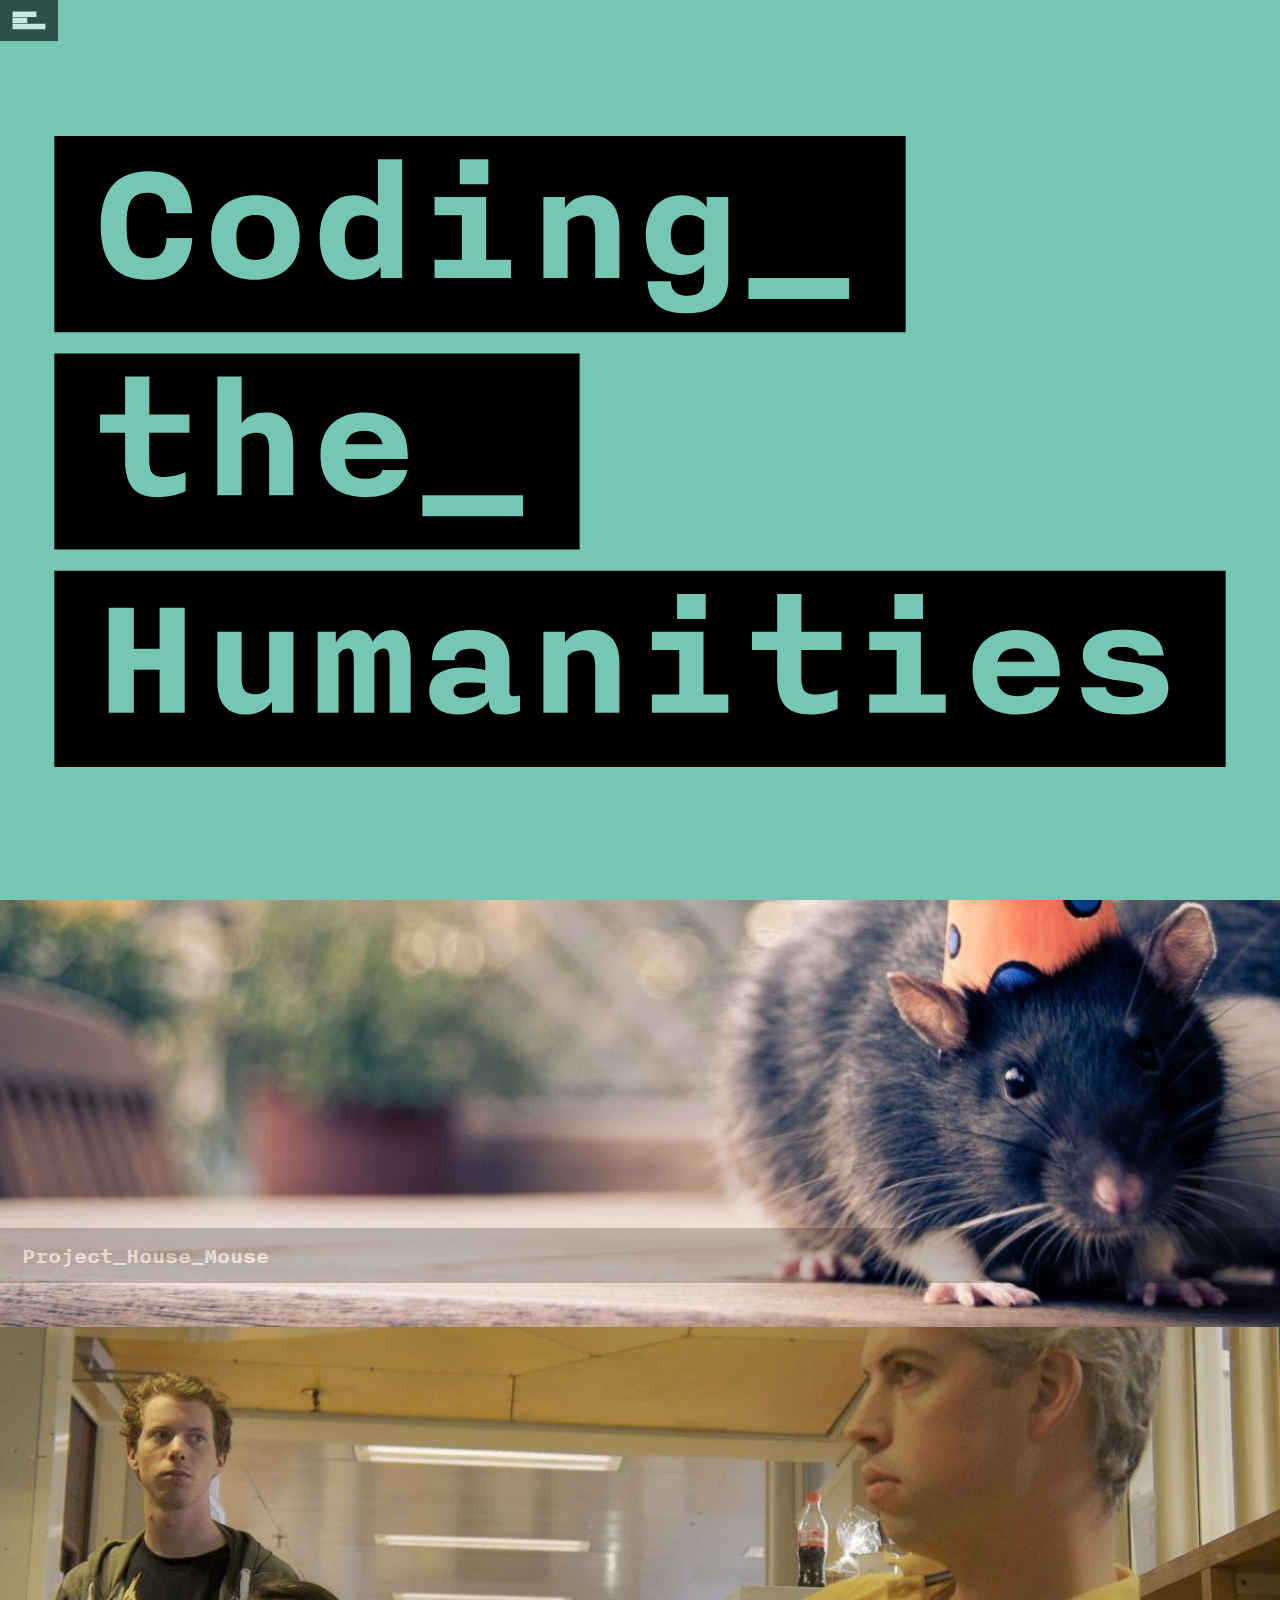
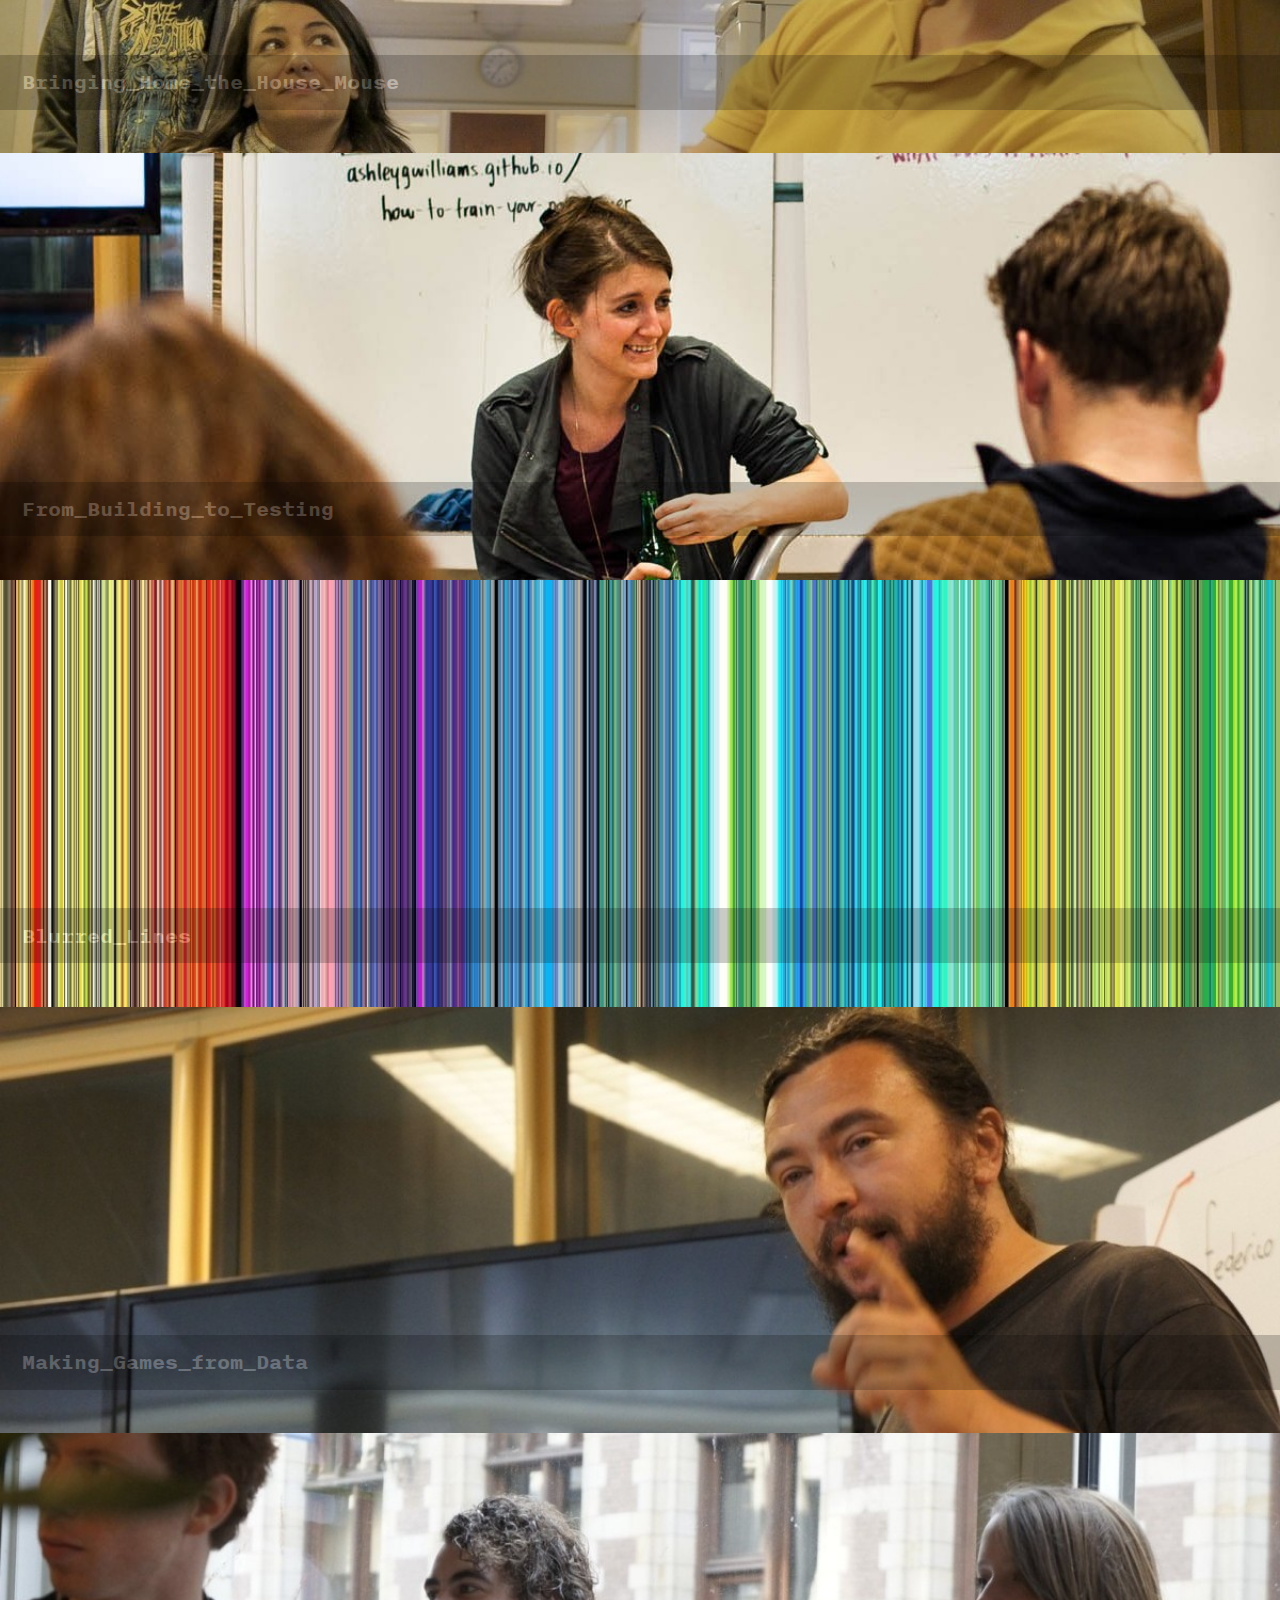
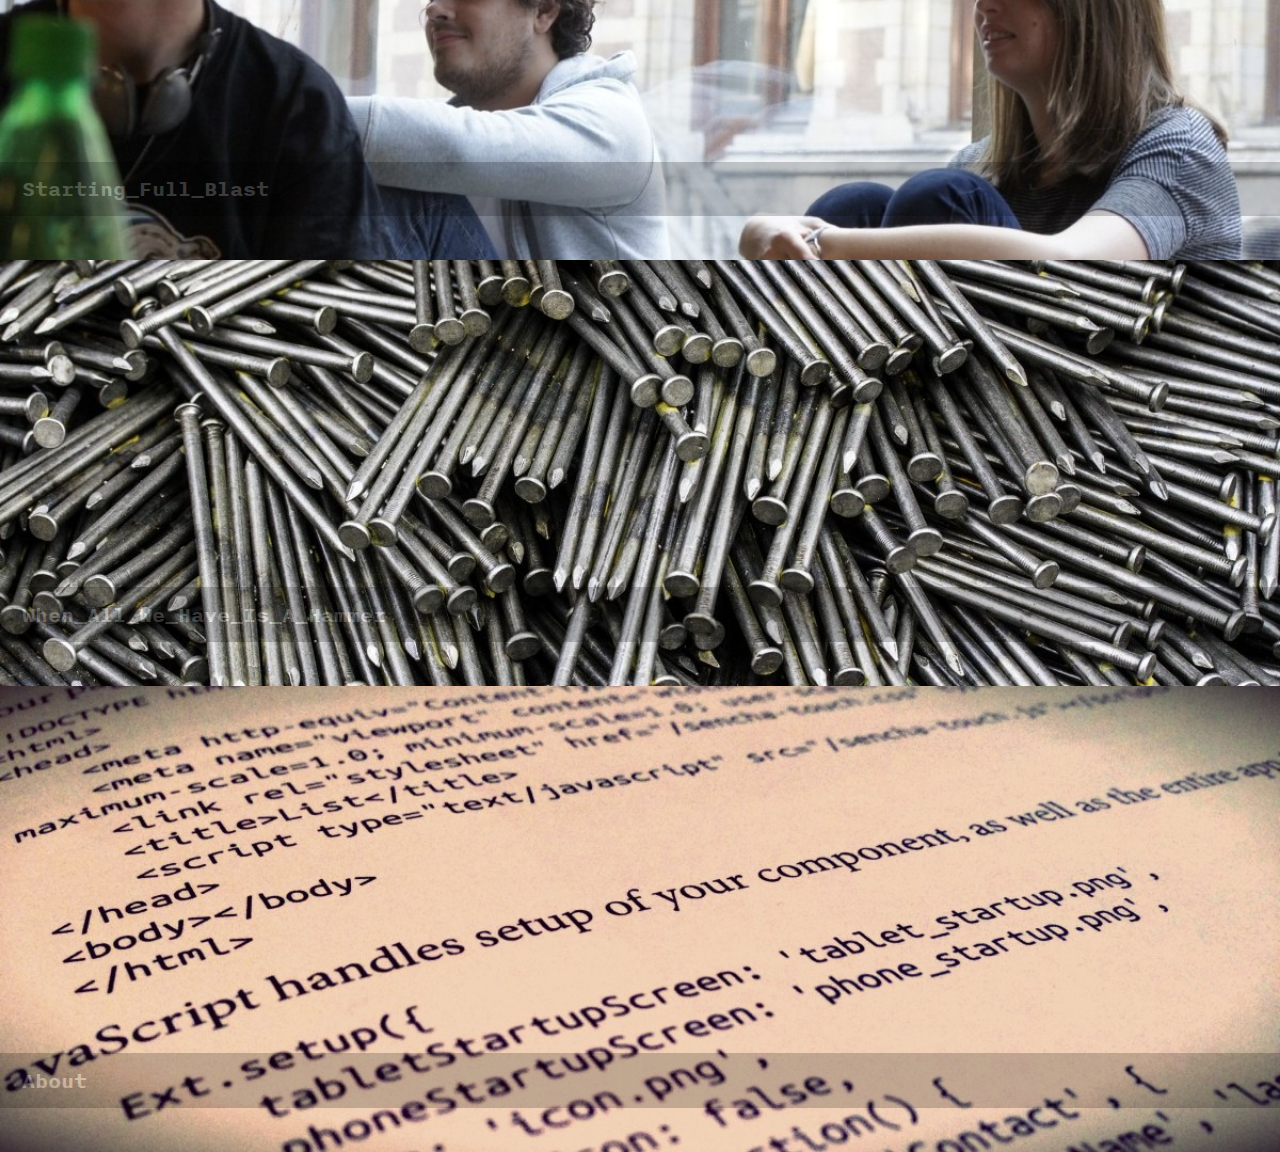
==== commit 4aa521ac: "Updates" ====
--- a/index.html
+++ b/index.html
@@ -31,12 +31,6 @@
   </head>
   <body class="container-fluid" ng-cloak ng-app="cth">
 
-    <header class="site-header">
-      <a href ui-sref="posts"> 
-        <div class="logo" ng-include="'common/templates/logo.html'"></div>
-      </a>
-    </header>
-
     <!-- <header class="app&#45;bar promote&#45;layer"> -->
     <!--   <button class="menu"> -->
     <!--     <img src="images/hamburger.svg" alt="Menu"> -->
@@ -52,7 +46,7 @@
     <!--   </ul> -->
     <!-- </nav> -->
     <!-- Fixed navbar -->
-    <main>
+    <main ng-controller="AppCtrl as app">
 
       <div ui-view autoscroll="false"></div>
     </main>
--- a/styles/main.css
+++ b/styles/main.css
@@ -1412,7 +1412,7 @@
   display: table; }
 .dl-horizontal dd:after {
   clear: both; }
-@media (min-width: 768px) {
+@media (min-width: 0) {
   .dl-horizontal dt {
     float: left;
     width: 160px;
@@ -2795,7 +2795,7 @@
   bottom: 100%;
   margin-bottom: 1px; }
 
-@media (min-width: 768px) {
+@media (min-width: 0) {
   .navbar-right .dropdown-menu {
     right: 0;
     left: auto; }
@@ -3141,7 +3141,7 @@
     display: table; }
   .navbar:after {
     clear: both; }
-  @media (min-width: 768px) {
+  @media (min-width: 0) {
     .navbar {
       border-radius: 4px; } }
 
@@ -3150,7 +3150,7 @@
   display: table; }
 .navbar-header:after {
   clear: both; }
-@media (min-width: 768px) {
+@media (min-width: 0) {
   .navbar-header {
     float: left; } }
 
@@ -3169,7 +3169,7 @@
     clear: both; }
   .navbar-collapse.in {
     overflow-y: auto; }
-  @media (min-width: 768px) {
+  @media (min-width: 0) {
     .navbar-collapse {
       width: auto;
       border-top: 0;
@@ -3195,7 +3195,7 @@
 .container > .navbar-header, .container > .navbar-collapse, .container-fluid > .navbar-header, .container-fluid > .navbar-collapse {
   margin-right: -15px;
   margin-left: -15px; }
-  @media (min-width: 768px) {
+  @media (min-width: 0) {
     .container > .navbar-header, .container > .navbar-collapse, .container-fluid > .navbar-header, .container-fluid > .navbar-collapse {
       margin-right: 0;
       margin-left: 0; } }
@@ -3203,7 +3203,7 @@
 .navbar-static-top {
   z-index: 1000;
   border-width: 0 0 1px; }
-  @media (min-width: 768px) {
+  @media (min-width: 0) {
     .navbar-static-top {
       border-radius: 0; } }
 
@@ -3214,7 +3214,7 @@
   z-index: 1030;
   -webkit-transform: translate3d(0, 0, 0);
   transform: translate3d(0, 0, 0); }
-  @media (min-width: 768px) {
+  @media (min-width: 0) {
     .navbar-fixed-top, .navbar-fixed-bottom {
       border-radius: 0; } }
 
@@ -3235,7 +3235,7 @@
   height: 50px; }
   .navbar-brand:hover, .navbar-brand:focus {
     text-decoration: none; }
-  @media (min-width: 768px) {
+  @media (min-width: 0) {
     .navbar > .container .navbar-brand, .navbar > .container-fluid .navbar-brand {
       margin-left: -15px; } }
 
@@ -3259,7 +3259,7 @@
     border-radius: 1px; }
   .navbar-toggle .icon-bar + .icon-bar {
     margin-top: 4px; }
-  @media (min-width: 768px) {
+  @media (min-width: 0) {
     .navbar-toggle {
       display: none; } }
 
@@ -3269,7 +3269,7 @@
     padding-top: 10px;
     padding-bottom: 10px;
     line-height: 22px; }
-  @media (max-width: 767px) {
+  @media (max-width: -1) {
     .navbar-nav .open .dropdown-menu {
       position: static;
       float: none;
@@ -3285,7 +3285,7 @@
         line-height: 22px; }
         .navbar-nav .open .dropdown-menu > li > a:hover, .navbar-nav .open .dropdown-menu > li > a:focus {
           background-image: none; } }
-  @media (min-width: 768px) {
+  @media (min-width: 0) {
     .navbar-nav {
       float: left;
       margin: 0; }
@@ -3297,7 +3297,7 @@
       .navbar-nav.navbar-right:last-child {
         margin-right: -15px; } }
 
-@media (min-width: 768px) {
+@media (min-width: 0) {
   .navbar-left {
     float: left !important; }
   .navbar-right {
@@ -3313,10 +3313,10 @@
   box-shadow: inset 0 1px 0 rgba(255, 255, 255, 0.1), 0 1px 0 rgba(255, 255, 255, 0.1);
   margin-top: 7px;
   margin-bottom: 7px; }
-  @media (max-width: 767px) {
+  @media (max-width: -1) {
     .navbar-form .form-group {
       margin-bottom: 5px; } }
-  @media (min-width: 768px) {
+  @media (min-width: 0) {
     .navbar-form {
       width: auto;
       border: 0;
@@ -3351,7 +3351,7 @@
 .navbar-text {
   margin-top: 14px;
   margin-bottom: 14px; }
-  @media (min-width: 768px) {
+  @media (min-width: 0) {
     .navbar-text {
       float: left;
       margin-left: 15px;
@@ -3391,7 +3391,7 @@
   .navbar-default .navbar-nav > .open > a, .navbar-default .navbar-nav > .open > a:hover, .navbar-default .navbar-nav > .open > a:focus {
     background-color: #e7e7e7;
     color: #555; }
-  @media (max-width: 767px) {
+  @media (max-width: -1) {
     .navbar-default .navbar-nav .open .dropdown-menu > li > a {
       color: #777; }
       .navbar-default .navbar-nav .open .dropdown-menu > li > a:hover, .navbar-default .navbar-nav .open .dropdown-menu > li > a:focus {
@@ -3446,7 +3446,7 @@
   .navbar-inverse .navbar-nav > .open > a, .navbar-inverse .navbar-nav > .open > a:hover, .navbar-inverse .navbar-nav > .open > a:focus {
     background-color: #E5CF39;
     color: black; }
-  @media (max-width: 767px) {
+  @media (max-width: -1) {
     .navbar-inverse .navbar-nav .open .dropdown-menu > .dropdown-header {
       border-color: black; }
     .navbar-inverse .navbar-nav .open .dropdown-menu .divider {
@@ -3887,8 +3887,8 @@
   display: block;
   padding: 10px 15px;
   margin-bottom: -1px;
-  background-color: #fff;
-  border: 1px solid #ddd; }
+  background-color: black;
+  border: 1px solid none; }
   .list-group-item:first-child {
     border-top-right-radius: 4px;
     border-top-left-radius: 4px; }
@@ -3919,13 +3919,13 @@
     color: #777777; }
 .list-group-item.active, .list-group-item.active:hover, .list-group-item.active:focus {
   z-index: 2;
-  color: #fff;
-  background-color: #75C7B3;
-  border-color: #75C7B3; }
+  color: black;
+  background-color: #E5CF39;
+  border-color: #E5CF39; }
   .list-group-item.active .list-group-item-heading, .list-group-item.active .list-group-item-heading > small, .list-group-item.active .list-group-item-heading > .small, .list-group-item.active:hover .list-group-item-heading, .list-group-item.active:hover .list-group-item-heading > small, .list-group-item.active:hover .list-group-item-heading > .small, .list-group-item.active:focus .list-group-item-heading, .list-group-item.active:focus .list-group-item-heading > small, .list-group-item.active:focus .list-group-item-heading > .small {
     color: inherit; }
   .list-group-item.active .list-group-item-text, .list-group-item.active:hover .list-group-item-text, .list-group-item.active:focus .list-group-item-text {
-    color: white; }
+    color: #fdfbed; }
 
 .list-group-item-success {
   color: #3c763d;
@@ -5026,8 +5026,45 @@
 .container-fluid {
   width: 100%;
   margin: 0;
-  padding: 0; }
-
-.navbar {
+  padding: 0;
+  position: relative; }
+
+.content {
+  position: relative; }
+  .content.open {
+    left: 250px; }
+
+.navdrawer {
   font-family: NittyBold;
-  opacity: 0.9; }
+  z-index: 1;
+  position: fixed;
+  top: 0;
+  left: -250px;
+  bottom: 0;
+  width: 250px;
+  height: 100%;
+  background-color: black;
+  color: white;
+  overflow-y: auto; }
+  .navdrawer .list-group, .navdrawer .list-group-item {
+    border: none; }
+  .navdrawer button {
+    position: fixed;
+    left: 0;
+    top: 0px;
+    background-color: black;
+    border: 0px solid #666;
+    color: white;
+    opacity: 0.6;
+    text-decoration: none; }
+    .navdrawer button .logo {
+      z-index: 99999;
+      width: 46px;
+      padding: 9px 5px; }
+      .navdrawer button .logo svg {
+        fill: white; }
+  .navdrawer.open {
+    left: 0px; }
+    .navdrawer.open button {
+      left: 250px;
+      opacity: 1; }
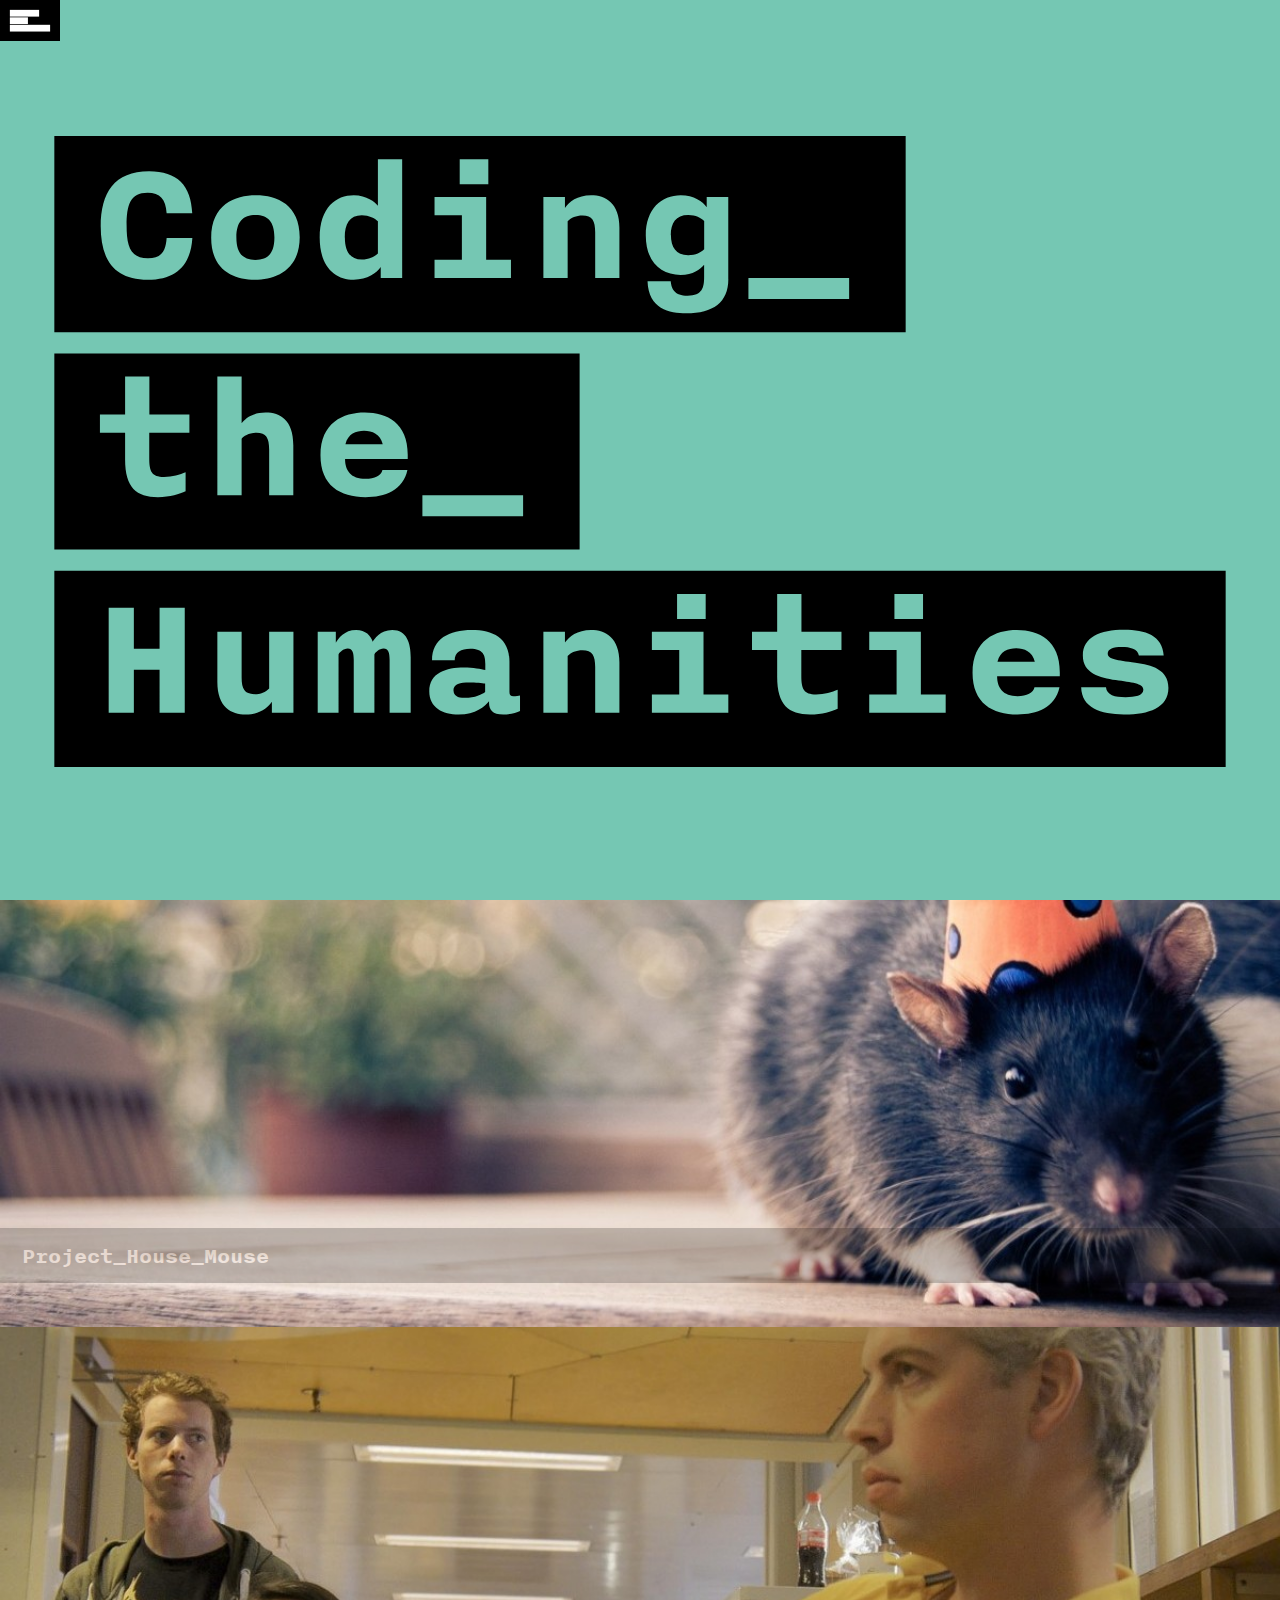
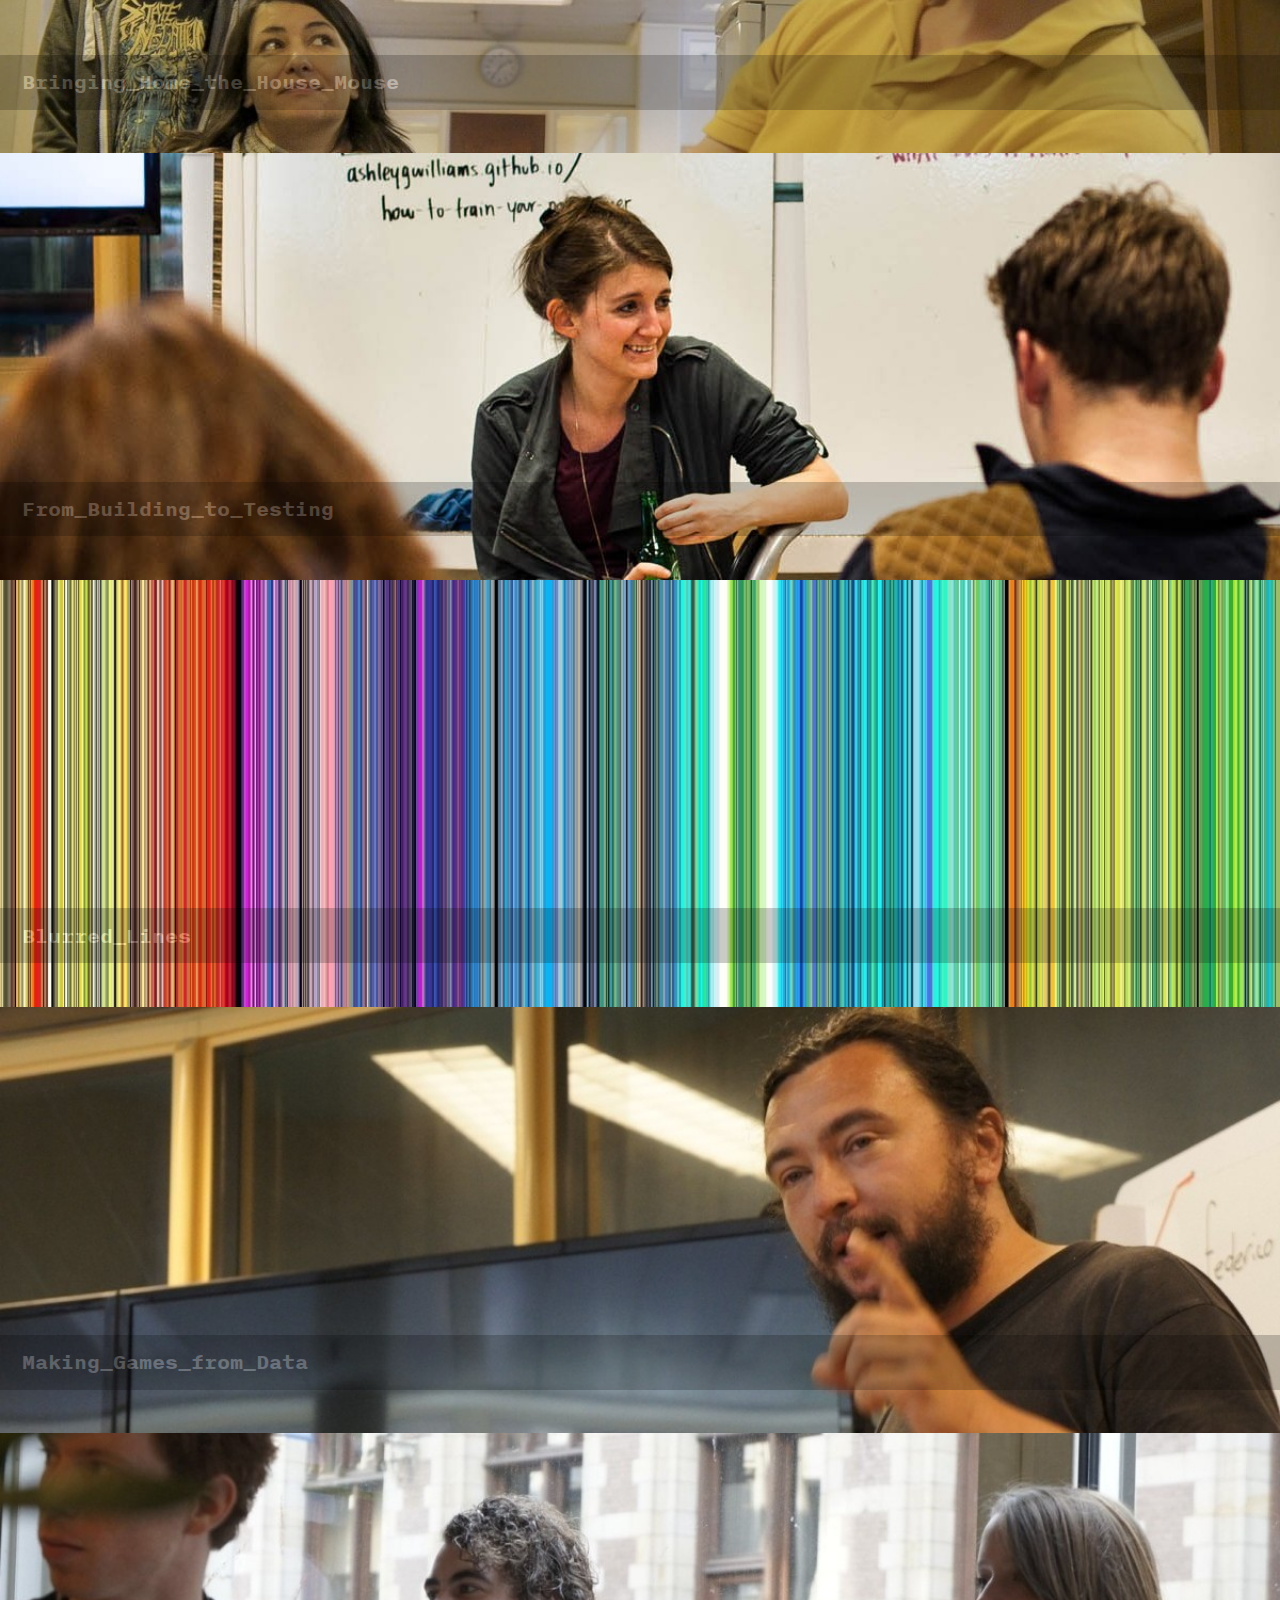
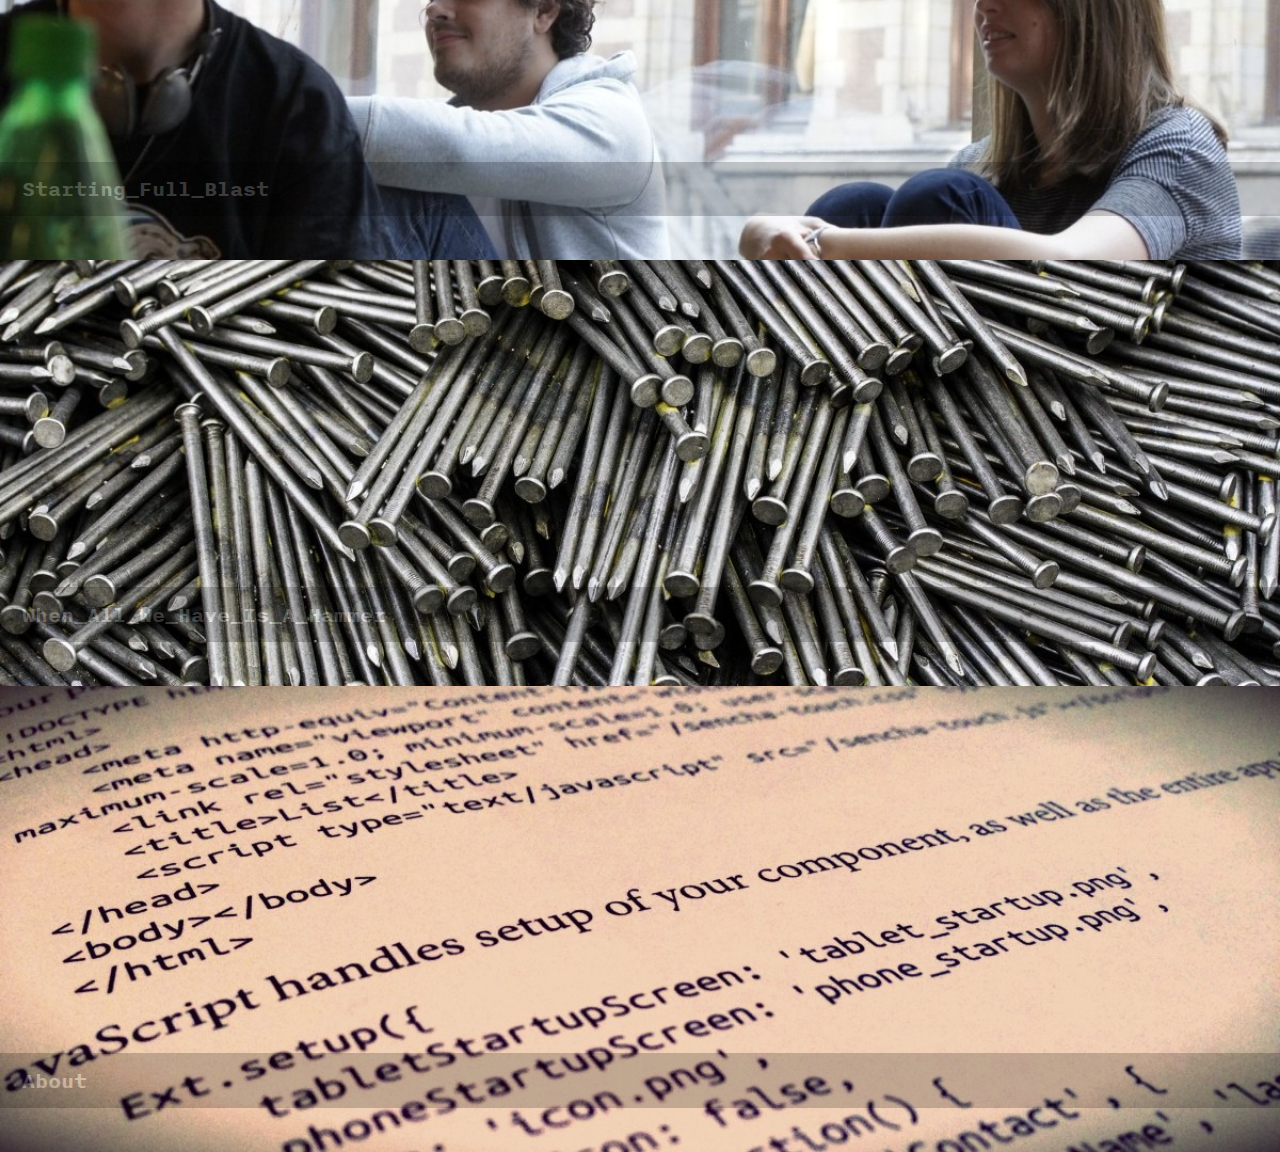
==== commit 8fb71fb0: "Updates" ====
--- a/index.html
+++ b/index.html
@@ -23,11 +23,7 @@
     <link rel="canonical" href="http://www.example.com/">
     -->
 
-    <!-- build:css styles/components/main.min.css -->
-    <link rel="stylesheet" href="styles/h5bp.css">
-    <link rel="stylesheet" href="styles/components.css">
     <link rel="stylesheet" href="styles/main.css">
-    <!-- endbuild -->
   </head>
   <body class="container-fluid" ng-cloak ng-app="cth">
 
@@ -39,13 +35,6 @@
     <!--   </section> -->
     <!-- </header> -->
 
-    <!-- <nav class="navdrawer&#45;container promote&#45;layer"> -->
-    <!--   <h4>Navigation</h4> -->
-    <!--   <ul> -->
-    <!--     <li><a href="styleguide/index.html">Style Guide</a></li> -->
-    <!--   </ul> -->
-    <!-- </nav> -->
-    <!-- Fixed navbar -->
     <main ng-controller="AppCtrl as app">
 
       <div ui-view autoscroll="false"></div>
--- a/styles/main.css
+++ b/styles/main.css
@@ -3890,12 +3890,12 @@
   background-color: black;
   border: 1px solid none; }
   .list-group-item:first-child {
-    border-top-right-radius: 4px;
-    border-top-left-radius: 4px; }
+    border-top-right-radius: 0;
+    border-top-left-radius: 0; }
   .list-group-item:last-child {
     margin-bottom: 0;
-    border-bottom-right-radius: 4px;
-    border-bottom-left-radius: 4px; }
+    border-bottom-right-radius: 0;
+    border-bottom-left-radius: 0; }
   .list-group-item > .badge {
     float: right; }
   .list-group-item > .badge + .badge {
@@ -5044,27 +5044,27 @@
   width: 250px;
   height: 100%;
   background-color: black;
-  color: white;
-  overflow-y: auto; }
+  color: white; }
   .navdrawer .list-group, .navdrawer .list-group-item {
     border: none; }
-  .navdrawer button {
+  .navdrawer .toggleNavDrawer {
     position: fixed;
     left: 0;
     top: 0px;
+    width: 60px;
+    padding: 8px;
     background-color: black;
     border: 0px solid #666;
     color: white;
-    opacity: 0.6;
-    text-decoration: none; }
-    .navdrawer button .logo {
-      z-index: 99999;
-      width: 46px;
-      padding: 9px 5px; }
-      .navdrawer button .logo svg {
-        fill: white; }
+    text-decoration: none;
+    z-index: 2;
+    opacity: 0.2; }
+    .navdrawer .toggleNavDrawer svg {
+      fill: white; }
+    .navdrawer .toggleNavDrawer:hover {
+      opacity: 1; }
   .navdrawer.open {
     left: 0px; }
-    .navdrawer.open button {
+    .navdrawer.open .toggleNavDrawer {
       left: 250px;
       opacity: 1; }
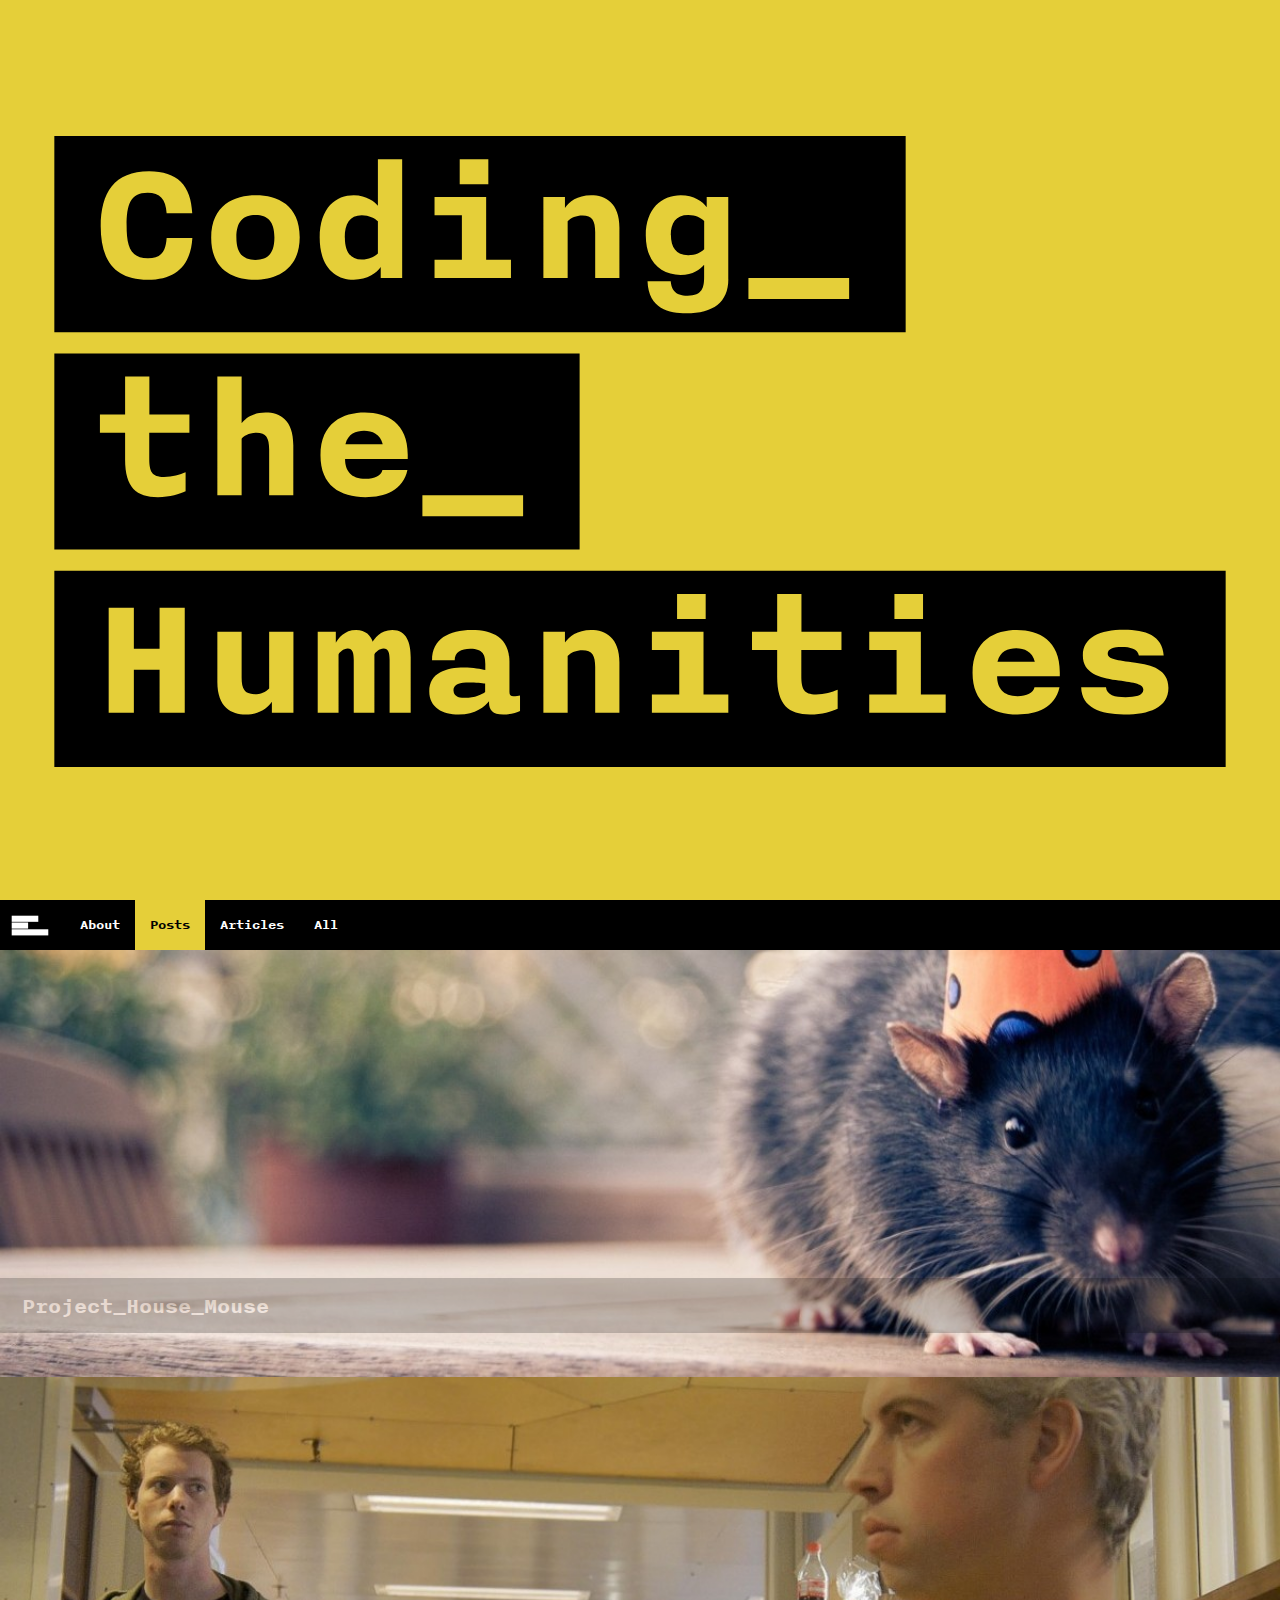
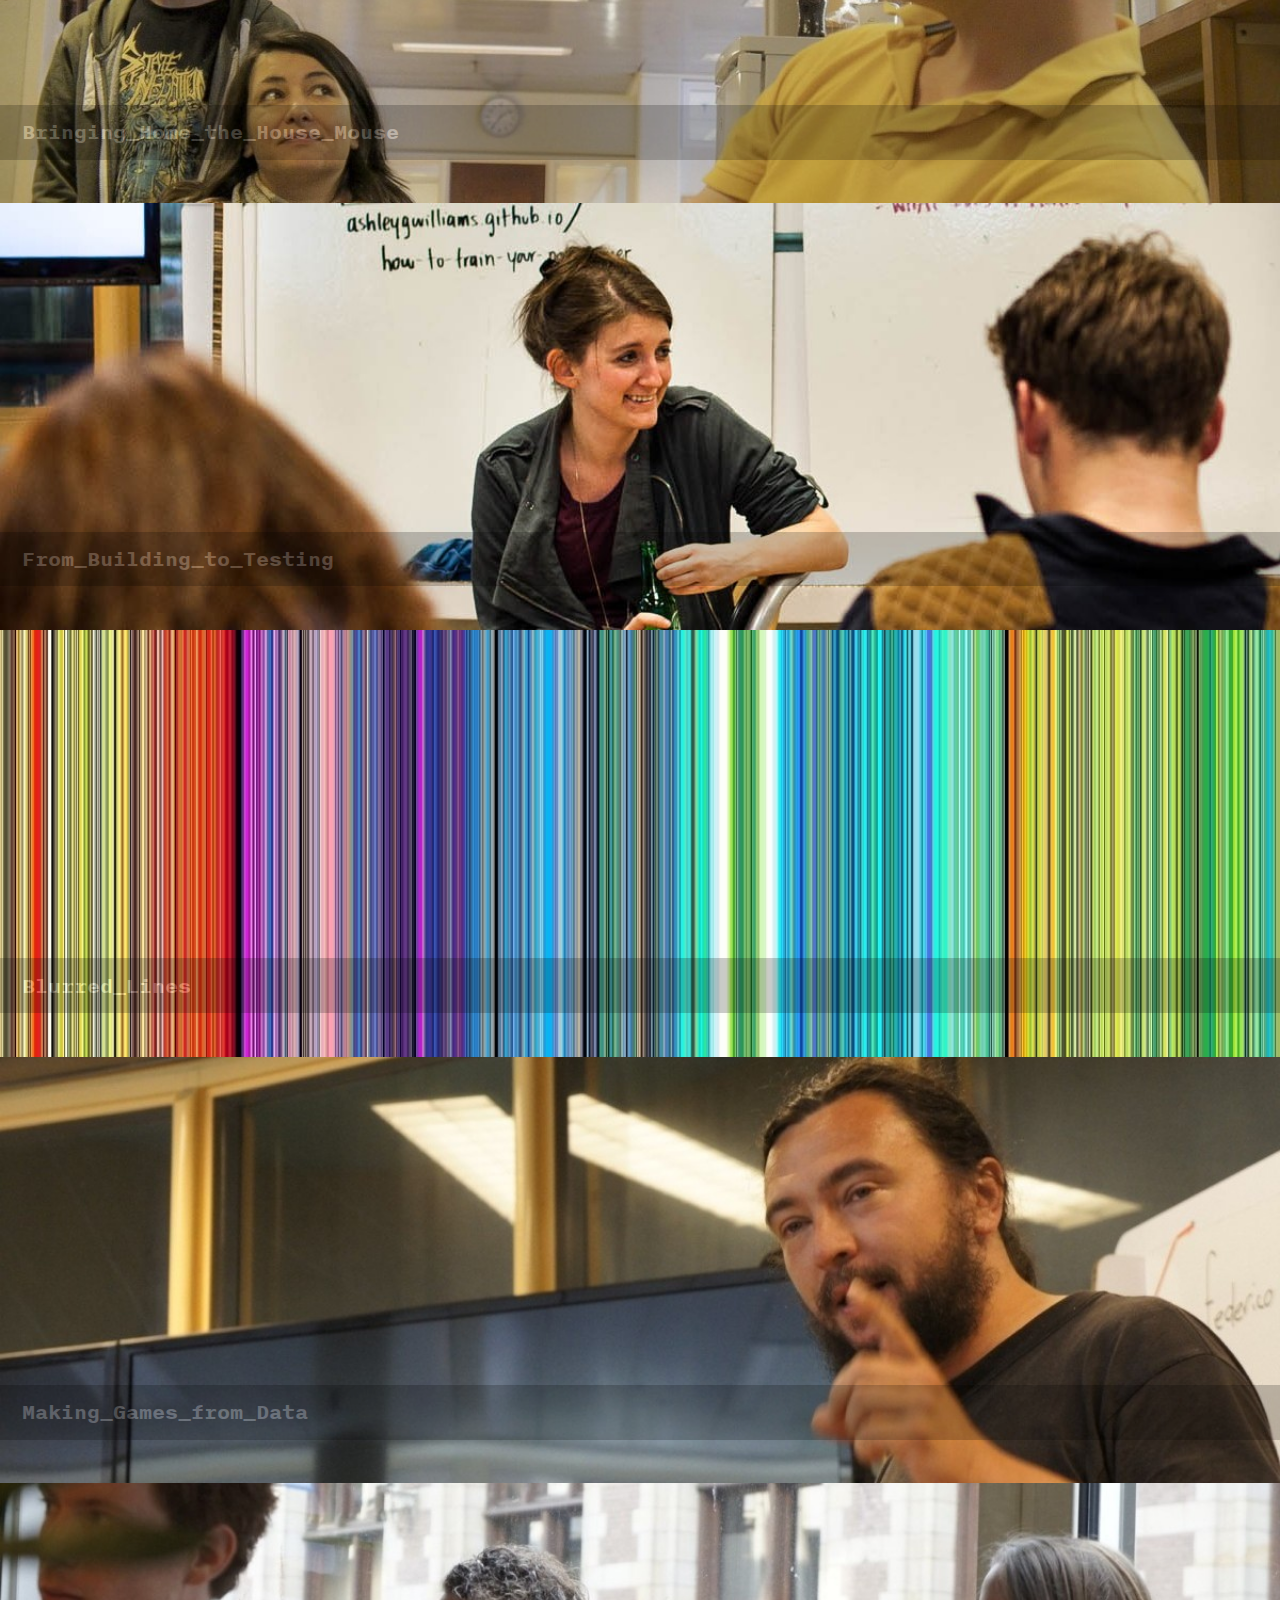
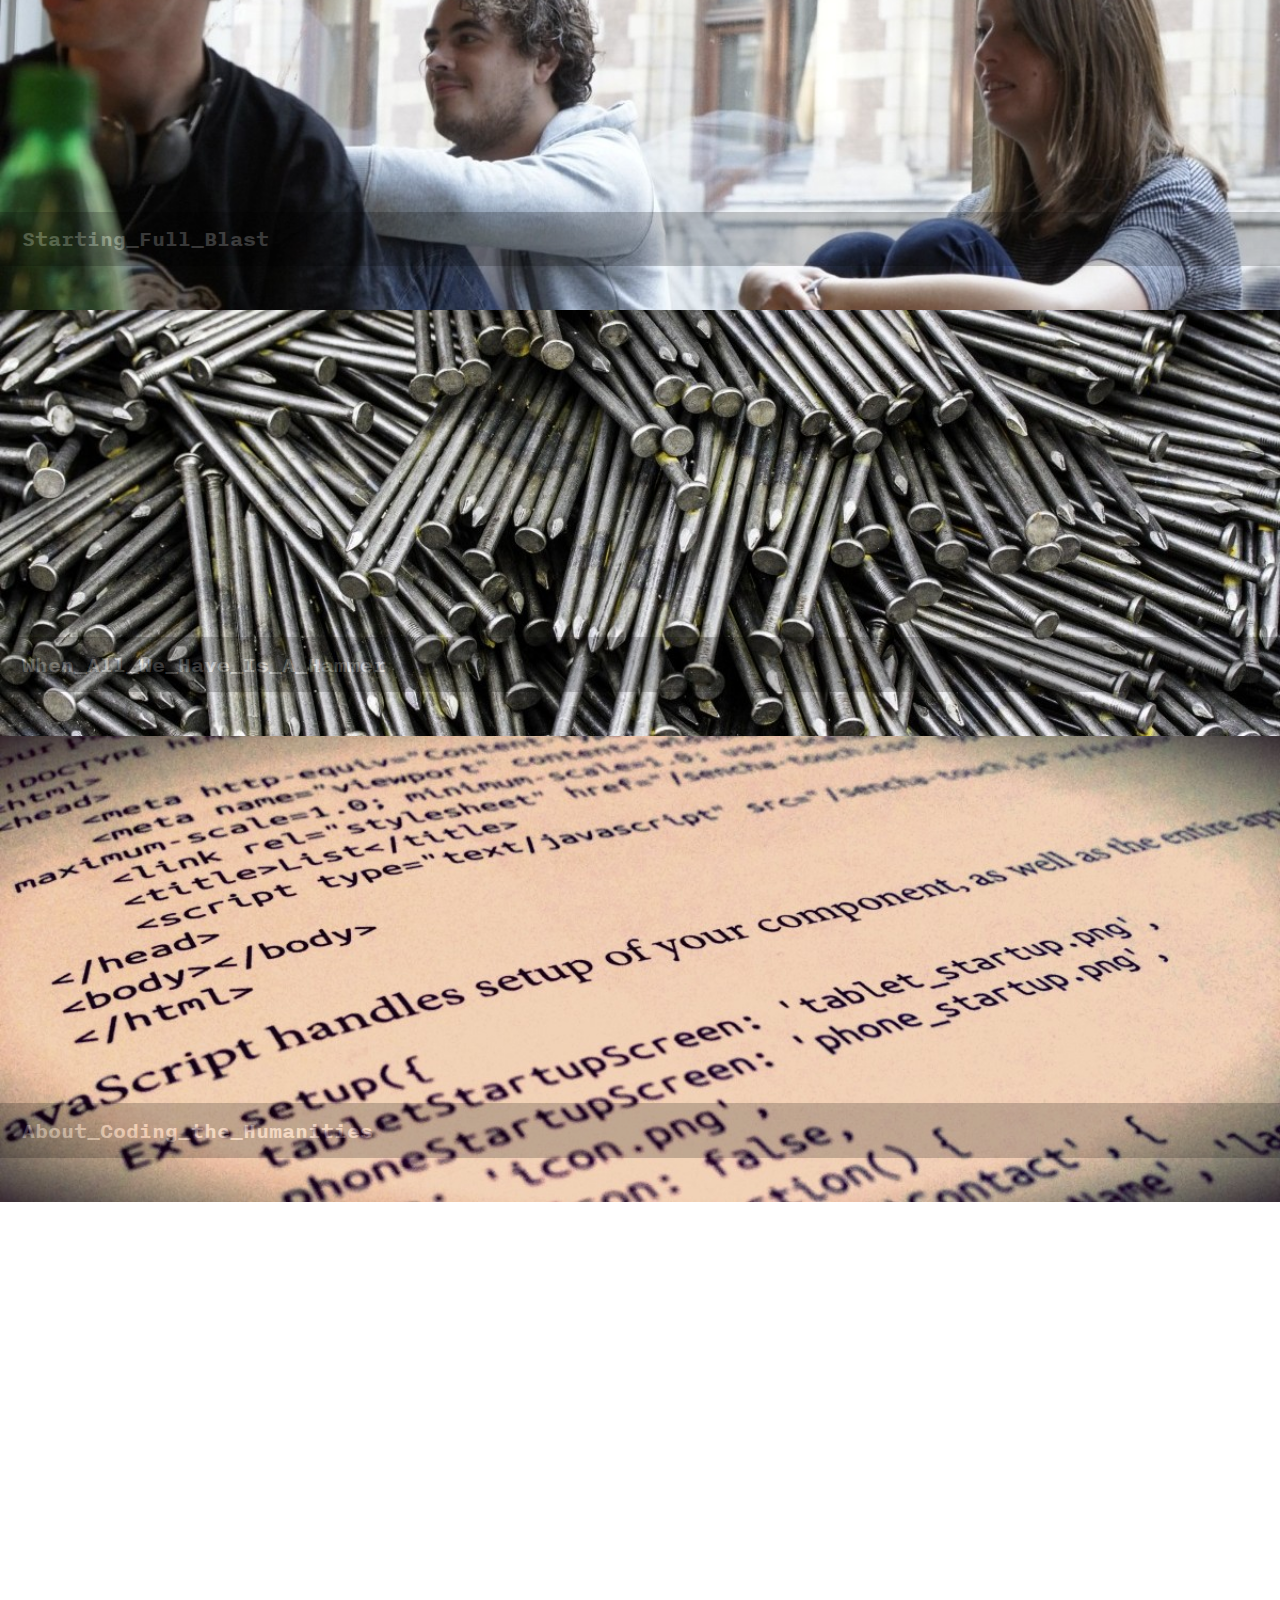
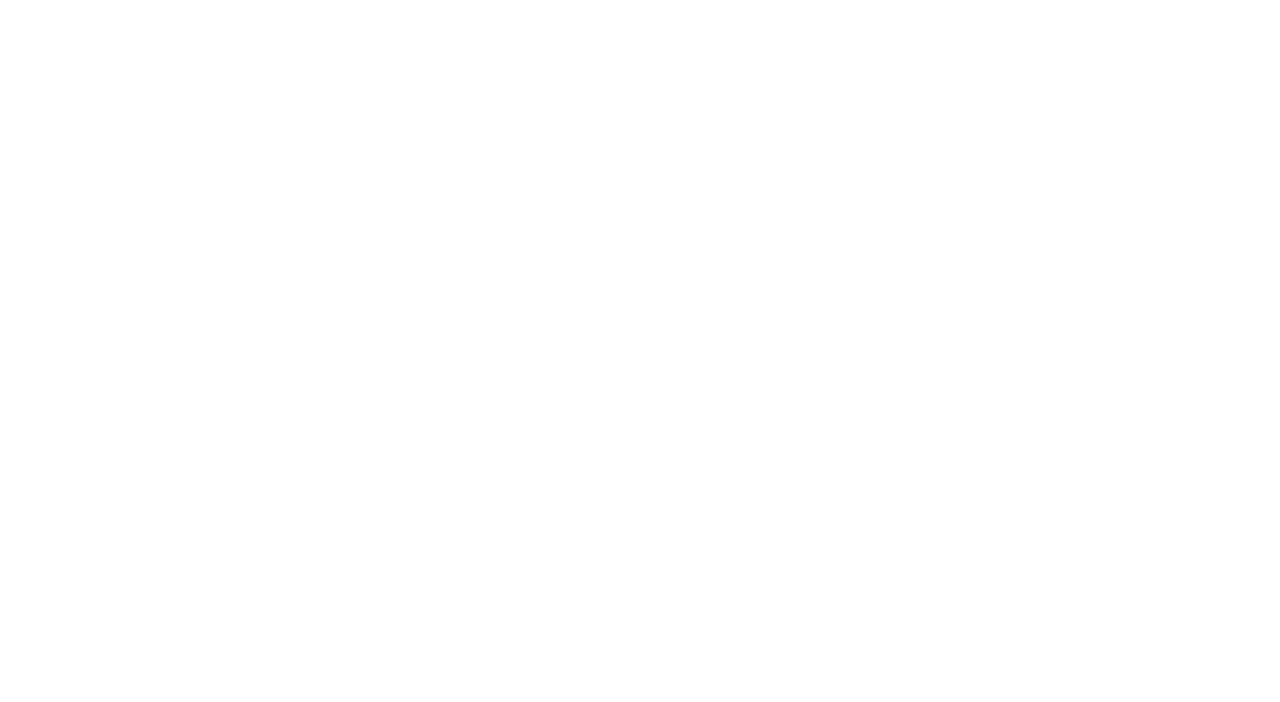
==== commit 252cd555: "Updates" ====
--- a/index.html
+++ b/index.html
@@ -23,20 +23,21 @@
     <link rel="canonical" href="http://www.example.com/">
     -->
 
+    <!-- build:css styles/components/main.min.css -->
+    <link rel="stylesheet" href="styles/h5bp.css">
+    <link rel="stylesheet" href="styles/components.css">
     <link rel="stylesheet" href="styles/main.css">
+    <!-- endbuild -->
   </head>
-  <body class="container-fluid" ng-cloak ng-app="cth">
+  <body class="container-fluid" ng-cloak ng-controller="AppCtrl as app" ng-app="cth">
 
-    <!-- <header class="app&#45;bar promote&#45;layer"> -->
-    <!--   <button class="menu"> -->
-    <!--     <img src="images/hamburger.svg" alt="Menu"> -->
-    <!--   </button> -->
-    <!--   <section class="app&#45;bar&#45;actions"> -->
-    <!--   </section> -->
-    <!-- </header> -->
+    <header class="site-header">
+      <a href ui-sref="posts"> 
+        <div class="logo" ng-include="'common/templates/logo.html'"></div>
+      </a>
+    </header>
 
-    <main ng-controller="AppCtrl as app">
-
+    <main>
       <div ui-view autoscroll="false"></div>
     </main>
 
@@ -47,7 +48,7 @@
 
     <script>window.viewportUnitsBuggyfill.init();</script>
 
-    <script src="scripts/post/postCtrl.js"></script>
+    <script src="scripts/appCtrl.js"></script>
     <script src="scripts/post/postCtrl.js"></script>
     <script src="scripts/pilot/pilotCtrl.js"></script>
     <script src="scripts/post/postItemCtrl.js"></script>
--- a/styles/h5bp.css
+++ b/styles/h5bp.css
@@ -0,0 +1,207 @@
+/*
+ * HTML5 Boilerplate
+ *
+ * What follows is the result of much research on cross-browser styling.
+ * Credit left inline and big thanks to Nicolas Gallagher, Jonathan Neal,
+ * Kroc Camen, and the H5BP dev community and team.
+ */
+
+/* ==========================================================================
+   Base styles: opinionated defaults
+   ========================================================================== */
+
+html,
+button,
+input,
+select,
+textarea {
+  color: #222;
+}
+
+body {
+  font-size: 1em;
+  line-height: 1.4;
+}
+
+a {
+  color: #00e;
+}
+
+a:visited {
+  color: #551a8b;
+}
+
+a:hover {
+  color: #06e;
+}
+
+/*
+ * Remove the gap between images and the bottom of their containers: h5bp.com/i/440
+ */
+
+img {
+  vertical-align: middle;
+}
+
+/*
+ * Remove default fieldset styles.
+ */
+
+fieldset {
+  border: 0;
+  margin: 0;
+  padding: 0;
+}
+
+/*
+ * Allow only vertical resizing of textareas.
+ */
+
+textarea {
+  resize: vertical;
+}
+
+/* ==========================================================================
+   Author's custom styles
+   ========================================================================== */
+
+
+
+
+
+
+
+
+
+
+
+
+
+
+
+
+
+
+/* ==========================================================================
+   Helper classes
+   ========================================================================== */
+
+/* Prevent callout */
+
+.nocallout {
+  -webkit-touch-callout: none;
+}
+
+.pressed {
+  background-color: rgba(0, 0, 0, 0.7);
+}
+
+/* A hack for HTML5 contenteditable attribute on mobile */
+
+textarea[contenteditable] {
+  -webkit-appearance: none;
+}
+
+/* A workaround for S60 3.x and 5.0 devices which do not animated gif images if
+   they have been set as display: none */
+
+.gifhidden {
+  position: absolute;
+  left: -100%;
+}
+
+/*
+ * Image replacement
+ */
+
+.ir {
+  background-color: transparent;
+  background-repeat: no-repeat;
+  border: 0;
+  direction: ltr;
+  display: block;
+  overflow: hidden;
+  text-align: left;
+  text-indent: -999em;
+}
+
+.ir br {
+  display: none;
+}
+
+/*
+ * Hide from both screenreaders and browsers: h5bp.com/u
+ */
+
+.hidden {
+  display: none !important;
+  visibility: hidden;
+}
+
+/*
+ * Hide only visually, but have it available for screenreaders: h5bp.com/v
+ */
+
+.visuallyhidden {
+  border: 0;
+  clip: rect(0 0 0 0);
+  height: 1px;
+  margin: -1px;
+  overflow: hidden;
+  padding: 0;
+  position: absolute;
+  width: 1px;
+}
+
+/*
+ * Extends the .visuallyhidden class to allow the element to be focusable
+ * when navigated to via the keyboard: h5bp.com/p
+ */
+
+.visuallyhidden.focusable:active,
+.visuallyhidden.focusable:focus {
+  clip: auto;
+  height: auto;
+  margin: 0;
+  overflow: visible;
+  position: static;
+  width: auto;
+}
+
+/*
+ * Hide visually and from screenreaders, but maintain layout
+ */
+
+.invisible {
+  visibility: hidden;
+}
+
+/**
+ * Clearfix helper
+ * Used to contain floats: h5bp.com/q
+ */
+
+.clearfix::before,
+.clearfix::after {
+  content: "";
+  display: table;
+}
+
+.clearfix::after {
+  clear: both;
+}
+
+/* ==========================================================================
+   EXAMPLE Media Queries for Responsive Design.
+   Theses examples override the primary ('mobile first') styles.
+   Modify as content requires.
+   ========================================================================== */
+
+@media only screen and (min-width: 800px) {
+  /* Style adjustments for viewports that meet the condition */
+}
+
+@media only screen and (-webkit-min-device-pixel-ratio: 1.5),
+     only screen and (min-resolution: 144dpi) {
+  /* Style adjustments for viewports that meet the condition */
+}
--- a/styles/main.css
+++ b/styles/main.css
@@ -1412,7 +1412,7 @@
   display: table; }
 .dl-horizontal dd:after {
   clear: both; }
-@media (min-width: 0) {
+@media (min-width: 768px) {
   .dl-horizontal dt {
     float: left;
     width: 160px;
@@ -2795,7 +2795,7 @@
   bottom: 100%;
   margin-bottom: 1px; }
 
-@media (min-width: 0) {
+@media (min-width: 768px) {
   .navbar-right .dropdown-menu {
     right: 0;
     left: auto; }
@@ -3141,7 +3141,7 @@
     display: table; }
   .navbar:after {
     clear: both; }
-  @media (min-width: 0) {
+  @media (min-width: 768px) {
     .navbar {
       border-radius: 4px; } }
 
@@ -3150,7 +3150,7 @@
   display: table; }
 .navbar-header:after {
   clear: both; }
-@media (min-width: 0) {
+@media (min-width: 768px) {
   .navbar-header {
     float: left; } }
 
@@ -3169,7 +3169,7 @@
     clear: both; }
   .navbar-collapse.in {
     overflow-y: auto; }
-  @media (min-width: 0) {
+  @media (min-width: 768px) {
     .navbar-collapse {
       width: auto;
       border-top: 0;
@@ -3195,7 +3195,7 @@
 .container > .navbar-header, .container > .navbar-collapse, .container-fluid > .navbar-header, .container-fluid > .navbar-collapse {
   margin-right: -15px;
   margin-left: -15px; }
-  @media (min-width: 0) {
+  @media (min-width: 768px) {
     .container > .navbar-header, .container > .navbar-collapse, .container-fluid > .navbar-header, .container-fluid > .navbar-collapse {
       margin-right: 0;
       margin-left: 0; } }
@@ -3203,7 +3203,7 @@
 .navbar-static-top {
   z-index: 1000;
   border-width: 0 0 1px; }
-  @media (min-width: 0) {
+  @media (min-width: 768px) {
     .navbar-static-top {
       border-radius: 0; } }
 
@@ -3214,7 +3214,7 @@
   z-index: 1030;
   -webkit-transform: translate3d(0, 0, 0);
   transform: translate3d(0, 0, 0); }
-  @media (min-width: 0) {
+  @media (min-width: 768px) {
     .navbar-fixed-top, .navbar-fixed-bottom {
       border-radius: 0; } }
 
@@ -3235,7 +3235,7 @@
   height: 50px; }
   .navbar-brand:hover, .navbar-brand:focus {
     text-decoration: none; }
-  @media (min-width: 0) {
+  @media (min-width: 768px) {
     .navbar > .container .navbar-brand, .navbar > .container-fluid .navbar-brand {
       margin-left: -15px; } }
 
@@ -3259,7 +3259,7 @@
     border-radius: 1px; }
   .navbar-toggle .icon-bar + .icon-bar {
     margin-top: 4px; }
-  @media (min-width: 0) {
+  @media (min-width: 768px) {
     .navbar-toggle {
       display: none; } }
 
@@ -3269,7 +3269,7 @@
     padding-top: 10px;
     padding-bottom: 10px;
     line-height: 22px; }
-  @media (max-width: -1) {
+  @media (max-width: 767px) {
     .navbar-nav .open .dropdown-menu {
       position: static;
       float: none;
@@ -3285,7 +3285,7 @@
         line-height: 22px; }
         .navbar-nav .open .dropdown-menu > li > a:hover, .navbar-nav .open .dropdown-menu > li > a:focus {
           background-image: none; } }
-  @media (min-width: 0) {
+  @media (min-width: 768px) {
     .navbar-nav {
       float: left;
       margin: 0; }
@@ -3297,7 +3297,7 @@
       .navbar-nav.navbar-right:last-child {
         margin-right: -15px; } }
 
-@media (min-width: 0) {
+@media (min-width: 768px) {
   .navbar-left {
     float: left !important; }
   .navbar-right {
@@ -3313,10 +3313,10 @@
   box-shadow: inset 0 1px 0 rgba(255, 255, 255, 0.1), 0 1px 0 rgba(255, 255, 255, 0.1);
   margin-top: 7px;
   margin-bottom: 7px; }
-  @media (max-width: -1) {
+  @media (max-width: 767px) {
     .navbar-form .form-group {
       margin-bottom: 5px; } }
-  @media (min-width: 0) {
+  @media (min-width: 768px) {
     .navbar-form {
       width: auto;
       border: 0;
@@ -3351,7 +3351,7 @@
 .navbar-text {
   margin-top: 14px;
   margin-bottom: 14px; }
-  @media (min-width: 0) {
+  @media (min-width: 768px) {
     .navbar-text {
       float: left;
       margin-left: 15px;
@@ -3391,7 +3391,7 @@
   .navbar-default .navbar-nav > .open > a, .navbar-default .navbar-nav > .open > a:hover, .navbar-default .navbar-nav > .open > a:focus {
     background-color: #e7e7e7;
     color: #555; }
-  @media (max-width: -1) {
+  @media (max-width: 767px) {
     .navbar-default .navbar-nav .open .dropdown-menu > li > a {
       color: #777; }
       .navbar-default .navbar-nav .open .dropdown-menu > li > a:hover, .navbar-default .navbar-nav .open .dropdown-menu > li > a:focus {
@@ -3423,7 +3423,7 @@
       color: #fff;
       background-color: transparent; }
   .navbar-inverse .navbar-text {
-    color: white; }
+    color: black; }
   .navbar-inverse .navbar-nav > li > a {
     color: white; }
     .navbar-inverse .navbar-nav > li > a:hover, .navbar-inverse .navbar-nav > li > a:focus {
@@ -3446,7 +3446,7 @@
   .navbar-inverse .navbar-nav > .open > a, .navbar-inverse .navbar-nav > .open > a:hover, .navbar-inverse .navbar-nav > .open > a:focus {
     background-color: #E5CF39;
     color: black; }
-  @media (max-width: -1) {
+  @media (max-width: 767px) {
     .navbar-inverse .navbar-nav .open .dropdown-menu > .dropdown-header {
       border-color: black; }
     .navbar-inverse .navbar-nav .open .dropdown-menu .divider {
@@ -5023,6 +5023,9 @@
   .site-header .logo:hover {
     background-color: #E5CF39; }
 
+main {
+  padding-bottom: 1100px; }
+
 .container-fluid {
   width: 100%;
   margin: 0;
@@ -5034,37 +5037,16 @@
   .content.open {
     left: 250px; }
 
-.navdrawer {
+.navbar {
   font-family: NittyBold;
-  z-index: 1;
-  position: fixed;
-  top: 0;
-  left: -250px;
-  bottom: 0;
-  width: 250px;
-  height: 100%;
-  background-color: black;
-  color: white; }
-  .navdrawer .list-group, .navdrawer .list-group-item {
-    border: none; }
-  .navdrawer .toggleNavDrawer {
-    position: fixed;
-    left: 0;
-    top: 0px;
-    width: 60px;
-    padding: 8px;
-    background-color: black;
-    border: 0px solid #666;
-    color: white;
-    text-decoration: none;
-    z-index: 2;
-    opacity: 0.2; }
-    .navdrawer .toggleNavDrawer svg {
-      fill: white; }
-    .navdrawer .toggleNavDrawer:hover {
-      opacity: 1; }
-  .navdrawer.open {
-    left: 0px; }
-    .navdrawer.open .toggleNavDrawer {
-      left: 250px;
-      opacity: 1; }
+  opacity: 1;
+  margin: 0;
+  border: none; }
+
+.navbar-header {
+  padding-left: 10px; }
+
+.navbar-brand {
+  width: 70px; }
+  .navbar-brand svg {
+    fill: white; }
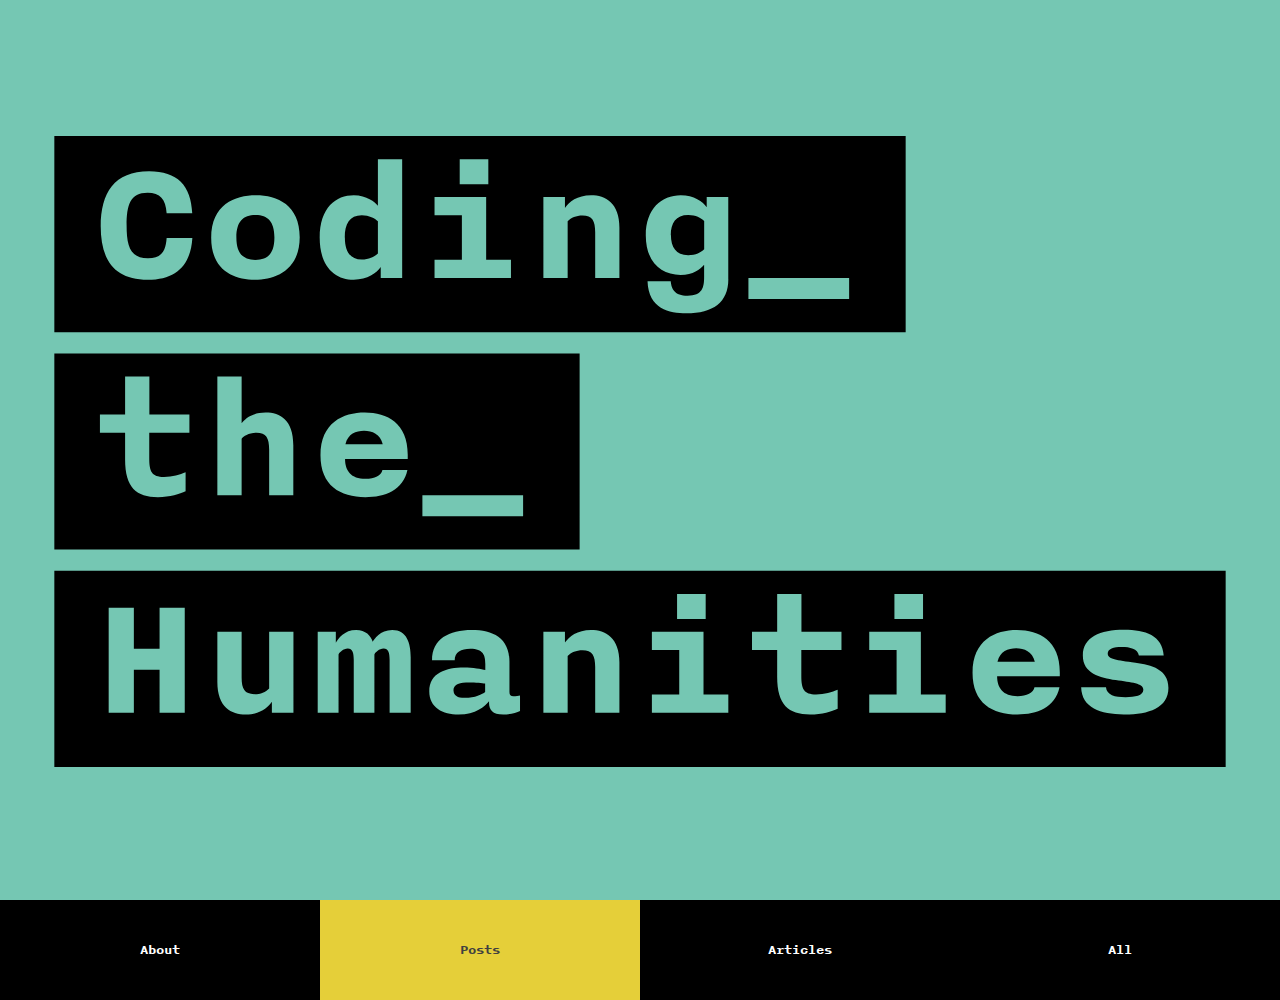
==== commit 078ab00b: "Updates" ====
--- a/index.html
+++ b/index.html
@@ -35,6 +35,17 @@
       <a href ui-sref="posts"> 
         <div class="logo" ng-include="'common/templates/logo.html'"></div>
       </a>
+      <div class="navbar navbar-inverse navbar-static-top" role="navigation">
+        <div class="container-fluid">
+            <ul class="nav navbar-nav">
+              <li ng-click="app.setFilter(tag.filter)" 
+                  ng-repeat="tag in app.tags" 
+                  ng-class="{active: tag.active}">
+                  <a>{{tag.name}}</a>
+              </li>
+            </ul>
+        </div>
+      </div>
     </header>
 
     <main>
--- a/styles/main.css
+++ b/styles/main.css
@@ -1412,7 +1412,7 @@
   display: table; }
 .dl-horizontal dd:after {
   clear: both; }
-@media (min-width: 768px) {
+@media (min-width: 0) {
   .dl-horizontal dt {
     float: left;
     width: 160px;
@@ -2795,7 +2795,7 @@
   bottom: 100%;
   margin-bottom: 1px; }
 
-@media (min-width: 768px) {
+@media (min-width: 0) {
   .navbar-right .dropdown-menu {
     right: 0;
     left: auto; }
@@ -3133,7 +3133,7 @@
 
 .navbar {
   position: relative;
-  min-height: 50px;
+  min-height: 100px;
   margin-bottom: 22px;
   border: 1px solid transparent; }
   .navbar:before, .navbar:after {
@@ -3141,7 +3141,7 @@
     display: table; }
   .navbar:after {
     clear: both; }
-  @media (min-width: 768px) {
+  @media (min-width: 0) {
     .navbar {
       border-radius: 4px; } }
 
@@ -3150,7 +3150,7 @@
   display: table; }
 .navbar-header:after {
   clear: both; }
-@media (min-width: 768px) {
+@media (min-width: 0) {
   .navbar-header {
     float: left; } }
 
@@ -3169,7 +3169,7 @@
     clear: both; }
   .navbar-collapse.in {
     overflow-y: auto; }
-  @media (min-width: 768px) {
+  @media (min-width: 0) {
     .navbar-collapse {
       width: auto;
       border-top: 0;
@@ -3195,7 +3195,7 @@
 .container > .navbar-header, .container > .navbar-collapse, .container-fluid > .navbar-header, .container-fluid > .navbar-collapse {
   margin-right: -15px;
   margin-left: -15px; }
-  @media (min-width: 768px) {
+  @media (min-width: 0) {
     .container > .navbar-header, .container > .navbar-collapse, .container-fluid > .navbar-header, .container-fluid > .navbar-collapse {
       margin-right: 0;
       margin-left: 0; } }
@@ -3203,7 +3203,7 @@
 .navbar-static-top {
   z-index: 1000;
   border-width: 0 0 1px; }
-  @media (min-width: 768px) {
+  @media (min-width: 0) {
     .navbar-static-top {
       border-radius: 0; } }
 
@@ -3214,7 +3214,7 @@
   z-index: 1030;
   -webkit-transform: translate3d(0, 0, 0);
   transform: translate3d(0, 0, 0); }
-  @media (min-width: 768px) {
+  @media (min-width: 0) {
     .navbar-fixed-top, .navbar-fixed-bottom {
       border-radius: 0; } }
 
@@ -3229,13 +3229,13 @@
 
 .navbar-brand {
   float: left;
-  padding: 14px 15px;
+  padding: 39px 15px;
   font-size: 18px;
   line-height: 22px;
-  height: 50px; }
+  height: 100px; }
   .navbar-brand:hover, .navbar-brand:focus {
     text-decoration: none; }
-  @media (min-width: 768px) {
+  @media (min-width: 0) {
     .navbar > .container .navbar-brand, .navbar > .container-fluid .navbar-brand {
       margin-left: -15px; } }
 
@@ -3244,8 +3244,8 @@
   float: right;
   margin-right: 15px;
   padding: 9px 10px;
-  margin-top: 8px;
-  margin-bottom: 8px;
+  margin-top: 33px;
+  margin-bottom: 33px;
   background-color: transparent;
   background-image: none;
   border: 1px solid transparent;
@@ -3259,17 +3259,17 @@
     border-radius: 1px; }
   .navbar-toggle .icon-bar + .icon-bar {
     margin-top: 4px; }
-  @media (min-width: 768px) {
+  @media (min-width: 0) {
     .navbar-toggle {
       display: none; } }
 
 .navbar-nav {
-  margin: 7px -15px; }
+  margin: 19.5px -15px; }
   .navbar-nav > li > a {
     padding-top: 10px;
     padding-bottom: 10px;
     line-height: 22px; }
-  @media (max-width: 767px) {
+  @media (max-width: -1) {
     .navbar-nav .open .dropdown-menu {
       position: static;
       float: none;
@@ -3285,19 +3285,19 @@
         line-height: 22px; }
         .navbar-nav .open .dropdown-menu > li > a:hover, .navbar-nav .open .dropdown-menu > li > a:focus {
           background-image: none; } }
-  @media (min-width: 768px) {
+  @media (min-width: 0) {
     .navbar-nav {
       float: left;
       margin: 0; }
       .navbar-nav > li {
         float: left; }
         .navbar-nav > li > a {
-          padding-top: 14px;
-          padding-bottom: 14px; }
+          padding-top: 39px;
+          padding-bottom: 39px; }
       .navbar-nav.navbar-right:last-child {
         margin-right: -15px; } }
 
-@media (min-width: 768px) {
+@media (min-width: 0) {
   .navbar-left {
     float: left !important; }
   .navbar-right {
@@ -3311,12 +3311,12 @@
   border-bottom: 1px solid transparent;
   -webkit-box-shadow: inset 0 1px 0 rgba(255, 255, 255, 0.1), 0 1px 0 rgba(255, 255, 255, 0.1);
   box-shadow: inset 0 1px 0 rgba(255, 255, 255, 0.1), 0 1px 0 rgba(255, 255, 255, 0.1);
-  margin-top: 7px;
-  margin-bottom: 7px; }
-  @media (max-width: 767px) {
+  margin-top: 32px;
+  margin-bottom: 32px; }
+  @media (max-width: -1) {
     .navbar-form .form-group {
       margin-bottom: 5px; } }
-  @media (min-width: 768px) {
+  @media (min-width: 0) {
     .navbar-form {
       width: auto;
       border: 0;
@@ -3339,19 +3339,19 @@
   border-bottom-left-radius: 0; }
 
 .navbar-btn {
-  margin-top: 7px;
-  margin-bottom: 7px; }
+  margin-top: 32px;
+  margin-bottom: 32px; }
   .navbar-btn.btn-sm, .btn-group-sm > .navbar-btn.btn {
-    margin-top: 10px;
-    margin-bottom: 10px; }
+    margin-top: 35px;
+    margin-bottom: 35px; }
   .navbar-btn.btn-xs, .btn-group-xs > .navbar-btn.btn {
-    margin-top: 14px;
-    margin-bottom: 14px; }
+    margin-top: 39px;
+    margin-bottom: 39px; }
 
 .navbar-text {
-  margin-top: 14px;
-  margin-bottom: 14px; }
-  @media (min-width: 768px) {
+  margin-top: 39px;
+  margin-bottom: 39px; }
+  @media (min-width: 0) {
     .navbar-text {
       float: left;
       margin-left: 15px;
@@ -3391,7 +3391,7 @@
   .navbar-default .navbar-nav > .open > a, .navbar-default .navbar-nav > .open > a:hover, .navbar-default .navbar-nav > .open > a:focus {
     background-color: #e7e7e7;
     color: #555; }
-  @media (max-width: 767px) {
+  @media (max-width: -1) {
     .navbar-default .navbar-nav .open .dropdown-menu > li > a {
       color: #777; }
       .navbar-default .navbar-nav .open .dropdown-menu > li > a:hover, .navbar-default .navbar-nav .open .dropdown-menu > li > a:focus {
@@ -3430,7 +3430,7 @@
       color: #fff;
       background-color: transparent; }
   .navbar-inverse .navbar-nav > .active > a, .navbar-inverse .navbar-nav > .active > a:hover, .navbar-inverse .navbar-nav > .active > a:focus {
-    color: black;
+    color: #404040;
     background-color: #E5CF39; }
   .navbar-inverse .navbar-nav > .disabled > a, .navbar-inverse .navbar-nav > .disabled > a:hover, .navbar-inverse .navbar-nav > .disabled > a:focus {
     color: #444;
@@ -3445,8 +3445,8 @@
     border-color: black; }
   .navbar-inverse .navbar-nav > .open > a, .navbar-inverse .navbar-nav > .open > a:hover, .navbar-inverse .navbar-nav > .open > a:focus {
     background-color: #E5CF39;
-    color: black; }
-  @media (max-width: 767px) {
+    color: #404040; }
+  @media (max-width: -1) {
     .navbar-inverse .navbar-nav .open .dropdown-menu > .dropdown-header {
       border-color: black; }
     .navbar-inverse .navbar-nav .open .dropdown-menu .divider {
@@ -3457,7 +3457,7 @@
         color: #fff;
         background-color: transparent; }
     .navbar-inverse .navbar-nav .open .dropdown-menu > .active > a, .navbar-inverse .navbar-nav .open .dropdown-menu > .active > a:hover, .navbar-inverse .navbar-nav .open .dropdown-menu > .active > a:focus {
-      color: black;
+      color: #404040;
       background-color: #E5CF39; }
     .navbar-inverse .navbar-nav .open .dropdown-menu > .disabled > a, .navbar-inverse .navbar-nav .open .dropdown-menu > .disabled > a:hover, .navbar-inverse .navbar-nav .open .dropdown-menu > .disabled > a:focus {
       color: #444;
@@ -5020,11 +5020,18 @@
   width: 100vw;
   height: 100vh;
   background-color: #75C7B3; }
-  .site-header .logo:hover {
-    background-color: #E5CF39; }
-
-main {
-  padding-bottom: 1100px; }
+.site-header .navbar {
+  bottom: 0;
+  font-family: NittyBold;
+  opacity: 1;
+  margin: 0;
+  border: none; }
+  .site-header .navbar ul {
+    width: 100%; }
+  .site-header .navbar li {
+    width: 25%;
+    text-align: center;
+    overflow: hidden; }
 
 .container-fluid {
   width: 100%;
@@ -5036,17 +5043,3 @@
   position: relative; }
   .content.open {
     left: 250px; }
-
-.navbar {
-  font-family: NittyBold;
-  opacity: 1;
-  margin: 0;
-  border: none; }
-
-.navbar-header {
-  padding-left: 10px; }
-
-.navbar-brand {
-  width: 70px; }
-  .navbar-brand svg {
-    fill: white; }
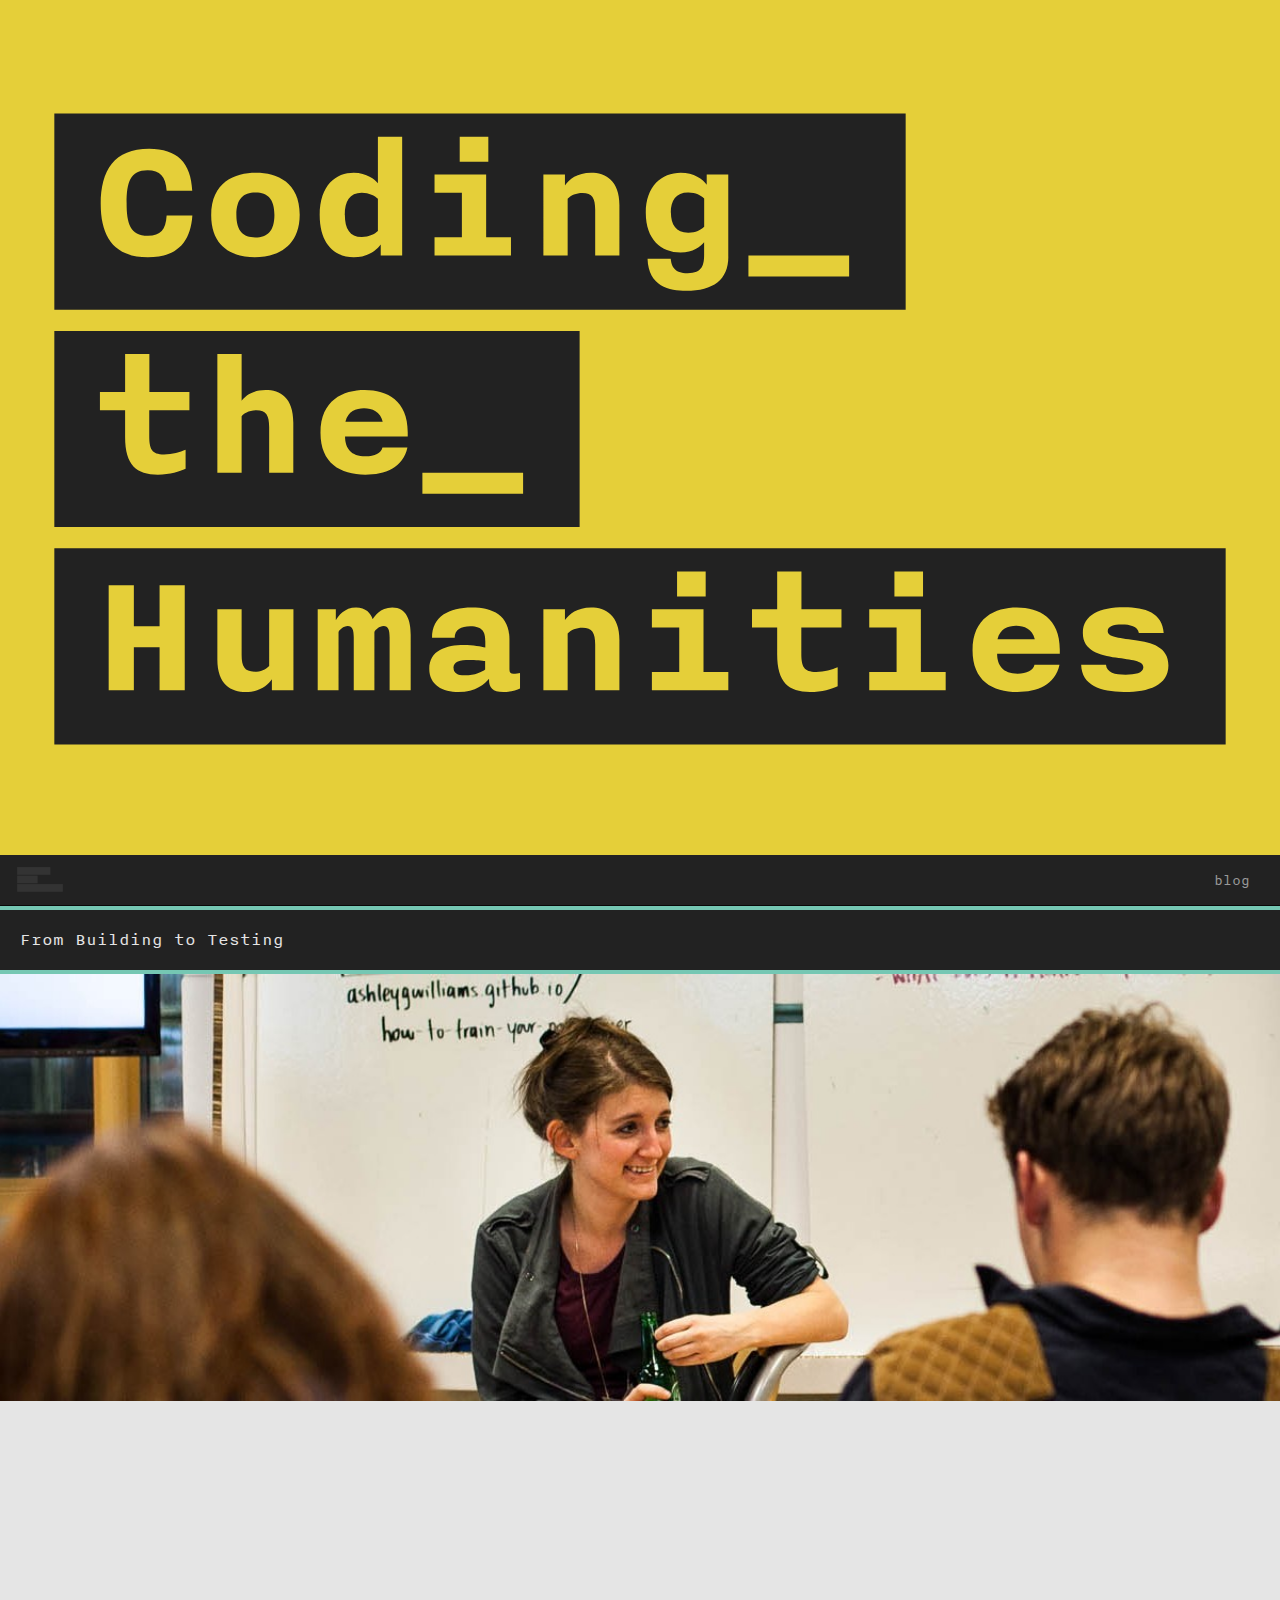
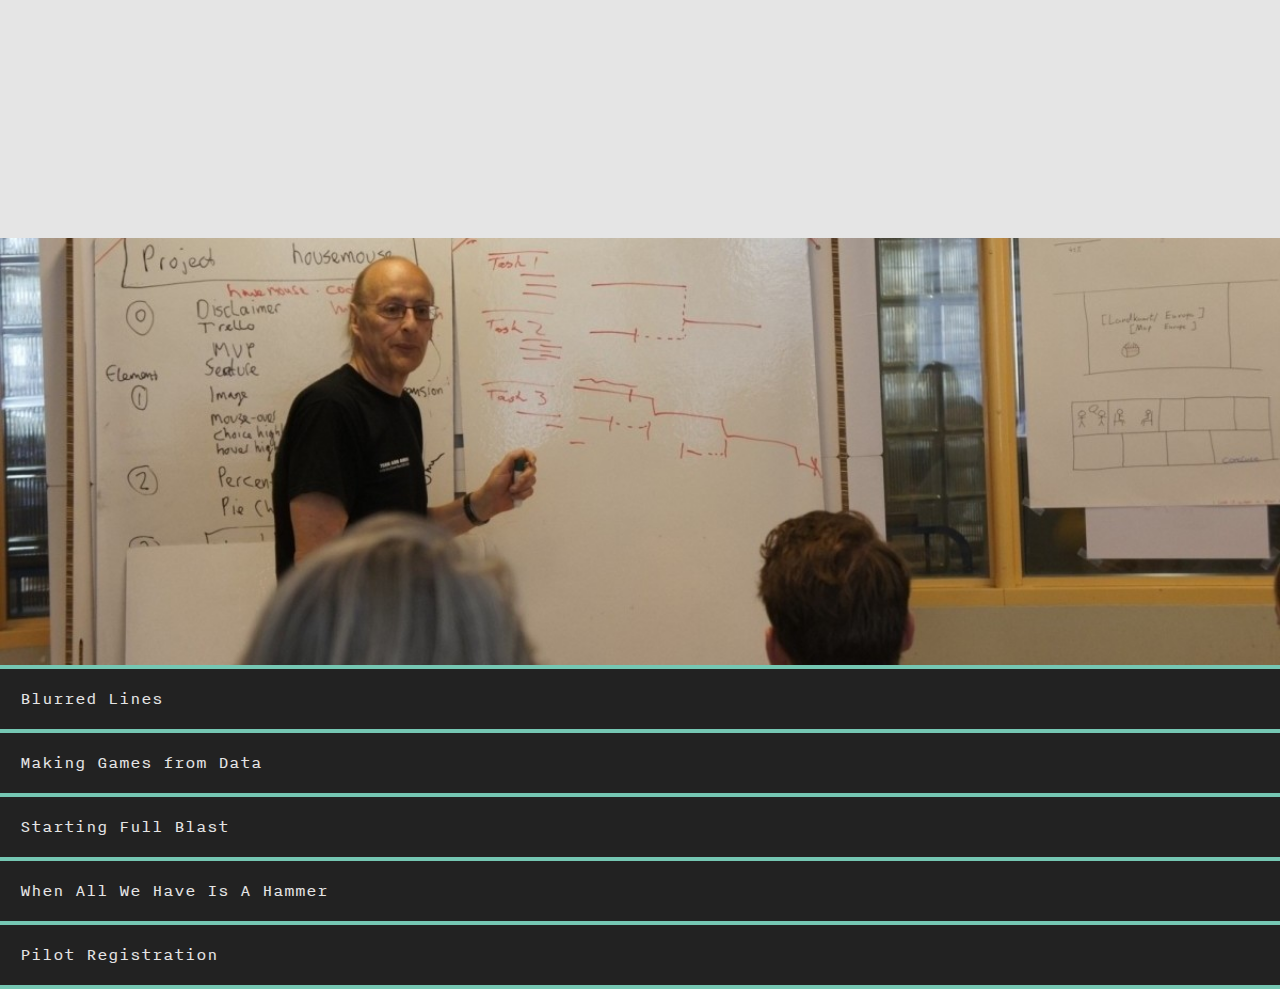
==== commit 29781d01: "Updates" ====
--- a/index.html
+++ b/index.html
@@ -1,85 +1,330 @@
-<html>
-  <head>
-    <meta charset="utf-8">
-    <meta http-equiv="X-UA-Compatible" content="IE=edge">
-    <meta name="viewport" content="width=device-width, initial-scale=1, minimal-ui">
-    <title>Coding with Humanists</title>
-
-    <!-- Add to homescreen for Chrome on Android -->
-    <meta name="mobile-web-app-capable" content="yes">
-    <link rel="icon" sizes="196x196" href="images/touch/chrome-touch-icon-196x196.png">
-
-    <!-- Add to homescreen for Safari on iOS -->
-    <meta name="apple-mobile-web-app-capable" content="yes">
-    <meta name="apple-mobile-web-app-status-bar-style" content="black">
-    <meta name="apple-mobile-web-app-title" content="Web Starter Kit">
-
-    <!-- Tile icon for Win8 (144x144 + tile color) -->
-    <meta name="msapplication-TileImage" content="images/touch/ms-touch-icon-144x144-precomposed.png">
-    <meta name="msapplication-TileColor" content="#3372DF">
-
-    <!-- SEO: If your mobile URL is different from the desktop URL, add a canonical link to the desktop page https://developers.google.com/webmasters/smartphone-sites/feature-phones -->
-    <!--
-    <link rel="canonical" href="http://www.example.com/">
-    -->
-
-    <!-- build:css styles/components/main.min.css -->
-    <link rel="stylesheet" href="styles/h5bp.css">
-    <link rel="stylesheet" href="styles/components.css">
-    <link rel="stylesheet" href="styles/main.css">
-    <!-- endbuild -->
-  </head>
-  <body class="container-fluid" ng-cloak ng-controller="AppCtrl as app" ng-app="cth">
-
-    <header class="site-header">
-      <a href ui-sref="posts"> 
-        <div class="logo" ng-include="'common/templates/logo.html'"></div>
-      </a>
-      <div class="navbar navbar-inverse navbar-static-top" role="navigation">
-        <div class="container-fluid">
-            <ul class="nav navbar-nav">
-              <li ng-click="app.setFilter(tag.filter)" 
-                  ng-repeat="tag in app.tags" 
-                  ng-class="{active: tag.active}">
-                  <a>{{tag.name}}</a>
-              </li>
-            </ul>
+<!DOCTYPE html>
+<!--[if lt IE 7]>      <html class="no-js lt-ie9 lt-ie8 lt-ie7"> <![endif]-->
+<!--[if IE 7]>         <html class="no-js lt-ie9 lt-ie8"> <![endif]-->
+<!--[if IE 8]>         <html class="no-js lt-ie9"> <![endif]-->
+<!--[if gt IE 8]><!--> <html lang="en" class="no-js"> <!--<![endif]-->
+    <head>
+        <meta charset="utf-8">
+        <meta http-equiv="X-UA-Compatible" content="IE=edge,chrome=1">
+        <title>Coding the Humanities // Home</title>
+        <meta name="description" content="">
+        <meta name="viewport" content="width=device-width, initial-scale=1">
+        <link rel="stylesheet" href="styles/main.css">
+        <script src="vendor/modernizr.js"></script>
+    </head>
+
+    <body>
+      <!--[if lt IE 7]>
+          <p class="browsehappy">You are using an <strong>outdated</strong> browser. Please <a href="http://browsehappy.com/">upgrade your browser</a> to improve your experience.</p>
+      <![endif]-->
+
+      
+
+<header class="container-fluid" style="padding:0;" >
+  <div class="row-fluid">
+    <div class="span12">
+      <div class="full-width hero-image" >
+        
+
+<svg id="logo" xmlns="http://www.w3.org/2000/svg" xmlns:xlink="http://www.w3.org/1999/xlink" version="1.1" x="0px" y="0px" viewBox="0 0 424 244" enable-background="new 0 0 424 244" xml:space="preserve">
+  <g></g>
+  <rect x="18" y="18" width="282" height="65" class="style0"/>
+  <rect x="18" y="90" width="174" height="65" class="style0"/>
+  <rect x="18" y="162" width="388" height="65" class="style0"/>
+  </g>
+</svg>
+  
+        
+<svg id="logo-text" xmlns="http://www.w3.org/2000/svg" xmlns:xlink="http://www.w3.org/1999/xlink" version="1.1" x="0px" y="0px" viewBox="0 0 424 244" enable-background="new 0 0 424 244" xml:space="preserve">
+  <g>
+  <g>
+  <path d="M84.6 44.143c-4.02 0-6.3 2.1-6.3 7.44s2.28 7.4 6.3 7.44c4.02 0 6.299-2.1 6.299-7.44 S88.619 44.1 84.6 44.143z" class="logo"/>
+  <path d="M222.238 50.803c0 4 1.7 6.7 5.8 6.66c2.46 0 4.08-0.96 5.22-1.98v-9.36 c-1.14-1.02-2.76-1.98-5.22-1.98C223.917 44.1 222.2 46.8 222.2 50.803z" class="style0"/>
+  <path d="M114.239 51.583c0 4.5 1.6 7.3 5.6 7.32c2.46 0 4.32-1.02 5.34-1.98v-10.68 c-1.02-0.96-2.88-1.98-5.34-1.98C115.799 44.3 114.2 47.1 114.2 51.583z" class="style0"/>
+  <path d="M18 18v65h282V18H18z M152.278 25.664h9.48v8.28h-9.48V25.664z M49.02 58.483c4.2 0 5.879-2.04 6.18-6.72 h8.52c-0.6 9.06-5.28 13.859-14.759 13.859c-11.22 0-15.6-6.72-15.6-17.699c0-11.16 4.5-18.299 16.02-18.299 c9.359 0 13.9 4.7 14.3 13.919H55.2c-0.3-4.68-2.16-6.78-6.3-6.78c-5.82 0-6.96 4.14-6.96 10.859S43.08 58.5 49 58.483z M84.419 65.623c-7.02 0-14.459-3.18-14.459-13.919c0-10.979 7.8-14.1 14.819-14.1c7.08 0 14.5 3.2 14.5 13.9 C99.239 62.4 91.4 65.6 84.4 65.623z M133.258 65.022h-7.14v-3.6c-1.32 1.92-4.38 4.2-8.939 4.2 c-6.24 0-11.28-4.32-11.28-13.979c0-10.02 5.46-14.04 11.28-14.04c4.379 0 7 2.3 8 3.48V25.664h8.04V65.022z M169.258 65.022h-25.319v-6.06h9.06v-14.7h-9.06v-6.06h17.099v20.759h8.22V65.022z M205.197 65.022h-8.04V49.843 c0-3.78-0.96-5.52-4.2-5.52c-2.16 0-3.72 0.72-4.92 1.92v18.779h-8.04V38.204h7.14v3.6c1.32-1.979 4.08-4.2 8.64-4.2 c4.8 0 9.4 2.5 9.4 10.8V65.022z M241.257 65.442c0 7.62-4.979 11.28-13.919 11.28c-5.64 0-12.54-1.44-12.839-10.62h7.68 c0.24 2.5 1.2 4.8 5.6 4.8c4.92 0 5.46-2.88 5.46-6.12v-4.14c-1.32 1.5-3.6 3.36-7.8 3.36c-6.419 0-11.52-4.32-11.52-13.08 c0-8.819 5.22-13.319 11.58-13.319c4.32 0 7.4 2.1 8.6 4.02v-3.42h7.14V65.442z M281.276 71.982h-33.359v-6.959h33.359V71.982z" class="style0"/>
+  </g>
+  <g>
+  <path d="M120.599 115.664c-2.7 0-5.339 1.02-6.18 4.439h12.36C125.938 116.7 123.3 115.7 120.6 115.664z" class="style0"/>
+  <path d="M18 90v65h174V90H18z M62.699 116.263H49.44v8.58c0 4.3 0.8 6.1 4.9 6.12c2.76 0 5.34-0.84 7.14-1.56 v6.3c-1.98 0.9-5.1 1.92-9.18 1.92c-7.08 0-10.859-3.12-10.859-12.479v-8.88h-8.34v-6.06h8.34v-12.54h8.04v12.54h13.259V116.263z M97.199 137.022h-8.04v-15.179c0-3.78-0.96-5.52-4.2-5.52c-2.64 0-4.26 1.2-4.92 1.92v18.779H72V97.664h8.04v15.479 c1.14-1.38 3.3-3.54 7.919-3.54c4.92 0 9.2 2.5 9.2 10.8V137.022z M135.058 124.963h-20.759c0 3.8 1.9 6.6 6.8 6.6 c3 0 5.22-1.02 5.58-2.94h8.28c-1.44 6.72-7.44 9-13.919 9c-8.34 0-14.879-3.78-14.879-13.859c0-10.8 7.5-14.16 14.699-14.16 c7.439 0 14.2 3.5 14.2 13.979V124.963z M173.278 143.982h-33.359v-6.959h33.359V143.982z" class="style0"/>
+  </g>
+  <g>
+  <path d="M336.596 187.664c-2.7 0-5.339 1.02-6.18 4.439h12.36C341.936 188.7 339.3 187.7 336.6 187.664z" class="style0"/>
+  <path d="M150.239 201.643c0 1.7 1.4 2.5 3.8 2.46c3.24 0 5.82-1.26 6.66-1.98v-2.76 c-0.84-0.18-3.3-0.36-5.22-0.36C152.458 199 150.2 199.5 150.2 201.643z" class="style0"/>
+  <path d="M18 162v65h388v-65H18z M296.276 169.664h9.48v8.28h-9.48V169.664z M224.277 169.664h9.48v8.28h-9.48 V169.664z M61.199 209.022H52.86v-14.219h-8.52v14.219H36v-34.739h8.339v13.56h8.52v-13.56h8.339V209.022z M97.199 209.022h-7.14 v-3.6c-1.32 1.98-4.08 4.2-8.64 4.2c-4.8 0-9.419-2.46-9.419-10.8v-16.619h8.04v15.179c0 3.8 1 5.5 4.2 5.5 c2.16 0 3.72-0.72 4.92-1.92v-18.779h8.04V209.022z M135.958 209.022h-6.899v-17.519c0-2.4-0.42-3.72-1.98-3.72 c-1.5 0-2.7 1.32-3.06 1.92v19.319h-6.839v-17.519c0-2.4-0.42-3.72-1.98-3.72c-1.5 0-2.7 1.32-3.06 1.92v19.319h-6.9v-26.819h6 v3.66c0.84-1.5 2.82-4.26 6.72-4.26c3.18 0 4.9 1.9 5.5 3.9c0.48-0.78 2.4-3.9 6.479-3.9c4.86 0 6.1 4.4 6.1 9.06V209.022z M172.258 208.422c-1.2 0.6-3.48 1.2-5.58 1.2c-3.54 0-4.68-1.68-4.68-3.84v-0.54c-1.38 1.74-4.38 4.38-10.08 4.4 c-5.28 0-9.719-2.34-9.719-7.74c0-6.12 5.64-7.86 11.459-7.86c3.06 0 5.8 0.5 7.1 0.84v-2.04c0-2.88-0.66-5.04-4.98-5.04 c-3.06 0-5.16 1.08-5.16 3.84h-7.5c0-7.08 5.64-10.02 13.139-10.02c6.9 0 12.5 2.5 12.5 10.56v10.02 c0 1 0.4 1.4 1.4 1.38c0.66 0 1.62-0.18 2.1-0.3V208.422z M205.197 209.022h-8.04v-15.179c0-3.78-0.96-5.52-4.2-5.52 c-2.16 0-3.72 0.72-4.92 1.92v18.779h-8.04v-26.819h7.14v3.6c1.32-1.979 4.08-4.2 8.64-4.2c4.8 0 9.4 2.5 9.4 10.8V209.022z M241.257 209.022h-25.319v-6.06h9.06v-14.7h-9.06v-6.06h17.099v20.759h8.22V209.022z M278.696 188.263h-13.259v8.58 c0 4.3 0.8 6.1 4.9 6.12c2.76 0 5.34-0.84 7.14-1.56v6.3c-1.98 0.9-5.1 1.92-9.18 1.92c-7.08 0-10.859-3.12-10.859-12.479 v-8.88h-8.34v-6.06h8.34v-12.54h8.04v12.54h13.259V188.263z M313.256 209.022h-25.319v-6.06h9.06v-14.7h-9.06v-6.06h17.099v20.759 h8.22V209.022z M351.055 196.963h-20.759c0 3.8 1.9 6.6 6.8 6.6c3 0 5.22-1.02 5.58-2.94h8.28c-1.44 6.72-7.44 9-13.919 9 c-8.34 0-14.879-3.78-14.879-13.859c0-10.8 7.5-14.16 14.699-14.16c7.439 0 14.2 3.5 14.2 13.979V196.963z M372.235 209.6 c-7.68-0.06-13.919-2.16-14.099-9h8.219c0.24 2.6 2.9 3.3 6.5 3.3c3.12 0 5.88-0.54 5.88-2.46c0-2.22-3.9-2.4-9.18-3.24 c-5.16-0.84-10.86-2.16-10.86-8.16c0-5.939 5.64-8.459 13.68-8.459c7.02 0 12.7 1.9 13.1 8.52h-8.22 c-0.36-2.28-3-2.82-5.64-2.82c-2.82 0-4.68 0.6-4.68 2.16c0 1.9 2.9 2.2 9.2 3.06c5.28 0.7 10.9 2.2 10.9 8.3 C387.055 207.5 380.3 209.7 372.2 209.623z" class="style0"/>
+  </g>
+  </g>
+</svg>
+  
+      </div>
+    </div>
+  </div>
+
+  <div id="#nav-wrapper">
+    <nav id="nav" class="navbar navbar-inverse navbar-static-top" role="navigation">
+      <div class="container-fluid">
+        <div class="navbar-header">
+          <button type="button" class="navbar-toggle" 
+                  data-toggle="collapse" 
+                  data-target=".navbar-collapse">
+            <span class="sr-only">Toggle navigation</span>
+            <span class="icon-bar"></span>
+            <span class="icon-bar"></span>
+            <span class="icon-bar"></span>
+          </button>
+
+          <a class="navbar-brand" href="#">
+
+<svg id="logo" xmlns="http://www.w3.org/2000/svg" xmlns:xlink="http://www.w3.org/1999/xlink" version="1.1" x="0px" y="0px" viewBox="0 0 424 244" enable-background="new 0 0 424 244" xml:space="preserve">
+  <g></g>
+  <rect x="18" y="18" width="282" height="65" class="style0"/>
+  <rect x="18" y="90" width="174" height="65" class="style0"/>
+  <rect x="18" y="162" width="388" height="65" class="style0"/>
+  </g>
+</svg>
+</a>
+
+        </div>
+        <div class="navbar-collapse navbar-right collapse">
+          <ul class="nav navbar-nav">
+            <li><a href="#main">blog</a></li>
+            <!-- <li class="dropdown"> -->
+            <!--   <a href="#" class="dropdown&#45;toggle"  -->
+            <!--      data&#45;toggle="dropdown">sign in <b class="caret"></b></a> -->
+            <!--   <ul class="dropdown&#45;menu"> -->
+            <!--     <li><a href="#">Action</a></li> -->
+            <!--     <li><a href="#">Another action</a></li> -->
+            <!--     <li><a href="#">Something else here</a></li> -->
+            <!--     <li class="divider"></li> -->
+            <!--     <li class="dropdown&#45;header">Nav header</li> -->
+            <!--     <li><a href="#">Separated link</a></li> -->
+            <!--     <li><a href="#">One more separated link</a></li> -->
+            <!--   </ul> -->
+            <!-- </li> -->
+          </ul>
         </div>
       </div>
-    </header>
-
-    <main>
-      <div ui-view autoscroll="false"></div>
-    </main>
-
-    <script src="vendor/vendor.js"></script>
-
-    <!-- build:js scripts/main.min.js -->
-    <script src="scripts/app.js"></script>
-
-    <script>window.viewportUnitsBuggyfill.init();</script>
-
-    <script src="scripts/appCtrl.js"></script>
-    <script src="scripts/post/postCtrl.js"></script>
-    <script src="scripts/pilot/pilotCtrl.js"></script>
-    <script src="scripts/post/postItemCtrl.js"></script>
-    <script src="scripts/post/Post.js"></script>
-    <script src="scripts/post/postItem.js"></script>
-    <script src="scripts/common/directives/scroll-into-view.js"></script>
-    <script src="scripts/common/filters/markdown.js"></script>
-    <script src="scripts/common/filters/underscorize.js"></script>
-    <script src="scripts/templates.js"></script>
-    <!-- endbuild -->
-
-
-    <!-- Google Analytics: change UA-XXXXX-X to be your site's ID -->
-    <script>
-      (function(i,s,o,g,r,a,m){i['GoogleAnalyticsObject']=r;i[r]=i[r]||function(){
-      (i[r].q=i[r].q||[]).push(arguments)},i[r].l=1*new Date();a=s.createElement(o),
-      m=s.getElementsByTagName(o)[0];a.async=1;a.src=g;m.parentNode.insertBefore(a,m)
-      })(window,document,'script','//www.google-analytics.com/analytics.js','ga');
-      ga('create', 'UA-XXXXX-X');
-      ga('send', 'pageview');
-    </script>
-  </body>
+    </nav>
+  </div>
+</header>
+
+      <section id="main" class='main col-md-12'>
+        
+
+  
+    
+      <section class="snippet">
+  <div class='page-header'>
+    <a data-toggle='collapse' href='#snippet2'><h1>From Building to Testing</h1></a>
+  </div>
+  <div class="collapse" id='snippet2'>
+    
+        <img src="./images/ashley.jpg"></img>
+    
+    
+    
+      <section class='hyphenate article'>
+        <h2 id="from-building-to-testing">From Building to Testing</h2>
+<p>Is it possible to build a viable MVP in 2,5 weeks without any prior programming experience? Yes, it is, the pilot group of Coding the Humanities proved this week.</p>
+<h3 id="learning-the-basics">Learning the Basics</h3>
+<p>The week started with a lecture on JavaScript fundamentals, where the students learned the ins and outs of variables, loops, functions and scope, as well as some tips and tricks on how to debug their code. Jan Hein did a few pair programming sessions with students to demonstrate the importance communication and collaboration in programming. </p>
+<p>With these new skills they could jump the last hurdles of their projects. When we left on Tuesday evening, the hurdles still seemed quite big, yet on Wednesday morning everything suddenly clicked! With the house metaphor project finished, a short video was made to present their first product.</p>
+<h3 id="testing-your-basics">Testing your Basics</h3>
+<p>This week, <a href="http://heyashleyashley.com/">Ashley Williams</a> of <a href="http://bocoup.com/">Bocoup</a>, an Open Web development group in Boston, joined the Coding the Humanities project for a few workshops about learning programming. Just as the students (and most of the teachers) in the pilot, Ashley comes from a humanities background. The students worked through several assignments with her on test-driven development and modelling <a href="http://en.wikipedia.org/wiki/Conway&#39;s_Game_of_Life">Conway&#39;s Game of Life</a>.</p>
+<h3 id="to-program-is-to-master-abstraction">To Program is to Master Abstraction</h3>
+<p>The weekly open event on Thursday started with a presentation of the project the students had finished earlier in the week, which spontaneously evolved in a long presentation and discussion of their new project which aims to tie the Dutch open government data sets into their previous project exploring the house metaphor.</p>
+<p>After the break, Ashley Williams talked about abstraction being one of the main hurdles to learning programming. She argued that lower-level languages can be easier to learn because they abstract away fewer things and are more explicit. </p>
+<p>On Friday Lex Slaghuis and Arjan El Fassed of the <a href="http://openstate.eu/">Open State Foundation</a> presented the many projects they run on hacking open government data.</p>
+
+      </section>
+    
+    
+        <img src="./images/nigel.jpg"></img>
+    
+  </div>
+</section>
+
+    
+      <section class="snippet">
+  <div class='page-header'>
+    <a data-toggle='collapse' href='#snippet0'><h1>Blurred Lines</h1></a>
+  </div>
+  <div class="collapse" id='snippet0'>
+    
+        <img src="./images/blurred-lines.jpg"></img>
+    
+    
+    
+      <section class='hyphenate article'>
+        <h2 id="blurred-lines-literary-perspectives-on-programming-languages">Blurred Lines: Literary Perspectives on Programming Languages</h2>
+<p>I remember the day when I drew that first line on the screen of my computer using a command something like &lt; line (x,y) &gt;. I clicked &quot;run&quot; and indeed a line appeared. I had interacted with a machine that I&#39;d formerly though of as both an enabled typewriter and a black box at the same time. I learned that my computer and I were capable of much more than text processing. </p>
+<p>When I clicked run that day, something clicked within me too: I realised that programming and markup languages are just another type of language, only slightly different from those I&#39;d been using my entire life. Treating programming languages as languages made them accessible to me. Yet, computer languages seemed much more able to eliminate ambiguity and appeared to be always performative.</p>
+<h3 id="the-story-world-of-programming-languages">The Story World of Programming Languages</h3>
+<p>Performatives, and its counterpart constatives, is a distinction made by John Austin in his 1962 work <em>How to Do Things with Words</em>. Constatives, Austin argues, are locutions (utterances) that say something about a state of affairs and can be either true or false. Performatives are locutions that accomplish something. </p>
+<p>Literature (neglected by Austin) can be considered a prime example of performative language: it brings into being a new reality–characters, places, actions. Programming languages do the same. Javascript creates a space (a world) where <em>var a = 5</em> changes the meaning of <em>a</em> from nothing or something else to <em>5</em> and Ruby allows for a space in which objects are made of text. These variables and objects (actors) play a role in the further development (actions) of the program (the story). </p>
+<p>Of interest here specifically is a certain type of performatives: the explicit performative. The explicit performative is an act of speech (the overarching theory of performatives, constatives, locutions, and so on is called speech-act theory) that brings about a change in the state of reality. For example the sentence &quot;I hereby pronounce you husband and wife.&quot; They need to be pronounced by a certain institution and under certain conditions. Yet, if the context is right, a set of words changes reality. Methods–a programming procedure that accesses an object in object oriented programming languages–can utter the programming equivalent of &quot;I hereby pronounce you to …&quot; and change the state or function of the object altogether.</p>
+<p>A closer look reveals that not every locution in programming languages is a performative. Booleans–formulas that are return either a true or false–are a great example of a constative (a locution that says something about a state of affairs and can be either true or false). The story world of programming languages turns out to be as much a linguistic treasure as literature and human language are.</p>
+<h3 id="the-humanness-of-speech">The Humanness of Speech</h3>
+<p>In literary criticism, ever since William Epson published his <em>Seven Types of Ambiguity</em> in 1930, ambiguity is considered a poetic device. If used properly, ambiguity adds to the complexity of the text as well as the experience of the reader. Poetry and literature turn ambiguity into a sign of quality rather than an flaw, as it was and is still often regarded in human communication.</p>
+<p>In programming languages, as in human language, ambiguity appears as something that should be avoided–a typo or simply omitting a semi-colon at the end of a sentence quickly results in an error message. It seems that if you want a software program to run properly, everything to the tiniest detail has to be in control. However, second look at programming languages reveals that ambiguity is inherent in programming languages as in human language. While the so-called <a href="http://en.wikipedia.org/wiki/Multiple_inheritance#The_diamond_problem">diamond problem</a> causes programmers to seek ways to solve or avoid its ambiguity, game programmers are utterly comfortable with evoking spaces where ambiguity runs rampant.  </p>
+<p>Where computer programs become more and more complex and try to build increasingly complex forms of artificial intelligence, ambiguity seems to be more and more a prerequisite rather than an inconvenience. Human communication, despite how much we’d want it to, is never free of ambiguity. As literature has taught us, this is its beauty rather than fault. Subsequently, for a program to approach humanness as closely as possible, it has to embrace ambiguity and embrace its possibilities.</p>
+<h3 id="to-a-shared-language">To a Shared Language</h3>
+<p>Allowing for ambiguity, however, entails opening up your artificial universe for unexpectedness, uncertainty and the potential of failure. Or as Nishant writes, this act diminishes the amount of control we can exert over these worlds:</p>
+<blockquote>
+<p>A software program is really a rudimentary representation of reality with many axes of complexity reduced or entirely collapsed. The ability of programming languages to cut through ambiguity is actually a symptom of our own rudimentary understanding of the universe. We think that the ability of programming languages to eliminate ambiguity is a desirable feature (rather than a bug) because as humans we need to tell ourselves that we have some control of our environment.</p>
+</blockquote>
+<p>Yet, the simple and deterministic programming culture of today is being replaced by more organic systems. Newer programming languages more closely resemble the way in which natural language works. The more natural the programs running our machines become, the less artificial they’ll feel. And the more room programming languages bear for ambiguity and complexity, the more their capability to represent our reality increases. </p>
+<p>At first, human interaction had to be stripped down to its bare essentials in order for artificial intelligence and computer science to enact humanity in machines. Yet, today we’ve mastered the essentials and can add the complexities to it that make it human. We are ready to step away from software programs as the ideal and controlled versions of reality to machines that allow for complexity and the inevitability of uncertainty. The lines are blurred already. We should get ready for them to disappear. </p>
+<p>– Charlotte van Oostrum (<a href="http://twitter.com/cevoostrum">@cevoostrum</a>)
+–<em>With thanks to Nishant <a href="http://twitter.com/rainypixels">&quot;@Rainypixels&quot;</a> Kothary, for filling in the gaps in my knowledge of programming languages and being an inspiring and insightful writing partner</em></p>
+
+      </section>
+    
+    
+        <img src="./images/blurred-lines.jpg"></img>
+    
+  </div>
+</section>
+
+    
+      <section class="snippet">
+  <div class='page-header'>
+    <a data-toggle='collapse' href='#snippet6'><h1>Making Games from Data</h1></a>
+  </div>
+  <div class="collapse" id='snippet6'>
+    
+        <img src="./images/federico.jpg"></img>
+    
+    
+    
+      <section class='hyphenate article'>
+        <h2 id="making-games-from-data">Making Games from Data</h2>
+<p>&quot;We want to take quantitative data and turn our papers into computer games that convey the theory,&quot; sounded the conclusion of the last presentation on last week&#39;s Coding the Humanities opening event. </p>
+<p>But how can we turn theory into quantitative data? And what do you need to make a computer game? This week, we turned from the smaller group projects of week one to a large, collaborative project and started making a game. </p>
+<h3 id="translating-data-into-different-guises">Translating Data into Different Guises</h3>
+<p>During the first half of the week, Marijn, Jan Hein and Alexandro Mancusi from <a href="http://weyeser.com/">Weyeser</a> gave introductions to API&#39;s, data sets, user stories, Json, Rest, Git and Firebase after which the students explored the tools themselves. </p>
+<p>On Thursday, after a few days of technological immersion, Federico Bonelli of <a href="http://www.trasformatorio.net/">Trasformatorio</a> reintroduced theory into data science and presented his work and ideas on interdisciplinary, truth and poetic terrorism. He showed how data can be translated and transformed into different guises. </p>
+<h3 id="presenting-complex-issues">Presenting Complex Issues</h3>
+<p>On Thursday evening, during the weekly open event, the students presented their collective work. They created a visualisation using mock data via Firebase, which they&#39;d collected using a Facebook authentication system, and used words such as &quot;two way data binding&quot; without flinching. That&#39;s how far they&#39;ve come already!</p>
+<p>After the presentation, there was extensive room for feedback. We talked about how you present an issue in a clear manner, without hiding what complex questions this issue brings to the fore when you explore it. </p>
+<h3 id="pitching-your-ideas">Pitching your Ideas</h3>
+<p>Friday started with an impromptu lecture in project management by <a href="http://nl.linkedin.com/in/nigelhamlin">Nigel Hamlin</a>. We worked on practical project management skills and worked on preparing a five minute pitch for the project. Next week, we&#39;ll film the pitch and make it available on the website.</p>
+<p>We ended the week with a pair programming session after which the students were invited to do some live coding. And this amazing week ended even better with the amazing Dutch victory at their first World Cup game!</p>
+
+      </section>
+    
+    
+        <img src="./images/presentation.jpg"></img>
+    
+  </div>
+</section>
+
+    
+      <section class="snippet">
+  <div class='page-header'>
+    <a data-toggle='collapse' href='#snippet8'><h1>Starting Full Blast</h1></a>
+  </div>
+  <div class="collapse" id='snippet8'>
+    
+        <img src="./images/students-window.jpg"></img>
+    
+    
+    
+      <section class='hyphenate article'>
+        <h2 id="starting-full-blast">Starting Full Blast</h2>
+<p>After a short first meeting of the Coding the Humanities crew on Monday evening in the home-from-home in the pilot space, the actual programme started full blast on Tuesday morning. </p>
+<p>As a short warm up, the students divided into small groups to briefly discuss their favourite websites. One would talk about their site, while the others would note down keywords, an image associated with the story and a slogan. After this, the students translated these stories into a HTML format and added CSS styling. At the end of the day, they presented their results.</p>
+<h3 id="the-first-projects">The First Projects</h3>
+<p>On Wednesday morning, the group began the day with a &quot;stand up&quot;; in three groups they discussed how they had experienced the first day, was it tough, did they learn much, what issues did they run in to? The assignment for the morning consisted of working on developing webpages, in mock-up, related to three humanities’ themes or topics: &quot;Power in the museum&quot;, &quot;Identity and the selfie&quot; en &quot;Rhythms as a tool”. </p>
+<p>Working collaboratively, they developed posters, which were presented to the larger group. After the break, each group actually developed the ideas on their posters by creating a page, after which – using github, the pages were shared, so that each could work on the page of another group. The day ended with a lecture about webcomponents.</p>
+<h3 id="what-is-data-in-the-humanities-">What is Data in the Humanities?</h3>
+<p>After the stand up on Thursday morning, guest speaker Jan Willem Tulp of <a href="http://tulpinteractive.com/">Tulp Interactive</a> gave a lecture about data visualisation, after which the students worked on the question on what data is in the different humanities; what would you consider to be data, how would you problematize data and how would you be able to translate this into a webcomponent? </p>
+<p>Using an actual project, paper or idea as a starting point, ideas were sketched on posters. The ideas of the students were very diverse; finding a common ground to discuss &quot;data&quot;, and translating this into a visualization resulted in three designs.</p>
+<h3 id="the-first-presentations">The First Presentations</h3>
+<p>The day ended with an open event, where visitors and students could listen to short presentations by the Coding the Humanities team, the poster presentations of the students and share a drink and pizza.</p>
+
+      </section>
+    
+    
+        <img src="./images/launch-event.jpg"></img>
+    
+  </div>
+</section>
+
+    
+      <section class="snippet">
+  <div class='page-header'>
+    <a data-toggle='collapse' href='#snippet3'><h1>When All We Have Is A Hammer</h1></a>
+  </div>
+  <div class="collapse" id='snippet3'>
+    
+    
+      
+
+<svg viewbox="0 0 300 170">
+  <g inkscape:groupmode="layer" id="hammer" transform="scale(1.2,1)" inkscape:label="rita">
+    <path d="M60.1 0.5 L69.8 1.4 L64 10.8 L76.3 2.1 L86 4.7 L85 8.2 L73.4 19.8 L63 30.8 C63 30.8 55 40.8 53.4 44.7 C51.7 48.6 48.8 53.4 48.2 57.3 C47.5 61.2 46.9 66.3 47.9 67.6 C48.8 68.9 57.9 71.8 57.9 71.8 L65 71.5 L68.2 73.1 L148.6 71.8 L150.5 67.9 L188.3 63.4 L230 63.8 L242.6 62.8 L244.2 62.1 L250.3 62.5 C250.3 62.5 257.7 66.7 258.7 69.9 C259.7 73.1 259.7 78.9 259 82.2 C258.4 85.4 256.1 90.9 253.9 92.8 C251.6 94.7 246.1 95.7 246.1 95.7 L241.3 93.5 L221.6 93.1 L186.4 95.4 L150.9 93.5 L147.6 91.2 L69.2 93.1 L67.6 95.1 L62.1 95.4 L48.2 102.8 C48.2 102.8 42.4 108.3 40.8 111.9 C39.1 115.4 35.9 122.2 35.9 126.7 C35.9 131.2 38.2 138 38.2 138 L38.5 144.1 L36.2 157.7 C36.2 157.7 34.3 160.9 31.1 162.2 C27.8 163.5 12.7 162.9 10.4 161.6 C8.1 160.3 2 156.4 0.7 154.2 C-0.6 151.9 3.6 135.1 3.6 135.1 L9.8 128 C9.8 128 11.7 121.9 11.7 118.6 C11.7 115.4 6.9 106.7 6.9 106.7 L3.9 101.2 L5.2 88.3 C5.2 88.3 9.8 67.6 10.7 64.1 C11.7 60.5 18.2 46.6 20.4 42.1 C22.7 37.6 33.7 24 35.9 22.1 C38.2 20.2 60.5 0.8 60.1 0.5 z" id="path2478" class="style0"/>
+  </g>
+</svg>
+
+    
+    
+      <section class='hyphenate article'>
+        <h2>When All We Have Is A Hammer</h2>
+
+<p>Coding the Humanities is not about technology or even programming. It is all about tools. Software is a blind spot for the humanities. While our discipline is deeply invested in self-reflection, we hardly ever think about the digital tools that we use to produce and disseminate these deep thoughts. As a result, we fail to see the obvious. The applications that facilitate our teaching and research, were not written for us, let alone developed by us. In fact, they are unfit for our needs.</p>
+<p>In our research, we use a wordprocessor for almost everything. This factotum is part of a larger suite of proprietary enterprise applications, which is appropriately named after its intended use context. In an office setting this swiss army knife may be highly effective, but for research purposes it is rather blunt. Our pimped up typewriter does not offer any form of semantic mark up, has no citation management, and discourages collaboration. </p>
+<p>In teaching, the situation is possibly even more dire. While the omnipresent word processor is a mismatch with our research practice, most online teaching platfforms go to the other extreme: they are indistinguishable from it. Or at least its appearance. Their user interfaces exactly mimics the classroom setting. Its conceptual metaphors are sessions, discussions, assignments, etc. This also means, however, that they make little to no effort to actually enhance our practice. Digital tools have the potential to radically change the way scholars teach and students learn. Unfortunately, this promise remains unfulfilled.</p>
+<p>Even worse than the inadequacy of the individual research and teaching tools we use, may be the fact that they keep research and teaching completely separated. Of course, it is possible to embed text documents, hyperlinks and presentations in our teaching platforms, but that is about as far as the integration goes. We complain about the ever-increasing disconnect between our teaching and research, but do not realise that our current tools do nothing to help us bridge that gap. </p>
+<p>No matter how bad our workflow is, we do not talk about tools. Humanities&#39; scholar have more important things to discuss. We are interested in content, not in the structures that create it. We thereby selectively ignore most twentieth century theory which should have taught us to focus on the structures that produce knowledge rather than on their results. </p>
+<p>How different is the situation in software development. Programmers shape their work environment until it fits their individual needs. However, this shaping and tweaking does not happen in isolation. It is done in a constant dialogue with the community. Developers fight entire wars over text editors and IDE&#39;s (Integrated Development Environments). If they do not like a certain framework or library, they write their own, add missing features, or fork the project. And this process of discussion and deliberation is not limited to the virtual environment. Standing desks, shoes, and dietary regimes are very much part of it. </p>
+<p>Deliberate use of tools marks the difference between craftmanship and dumb labor. By solving all problems with their hammers, humanities&#39; scholars reduce all problems to nails. Appropriate tools not only increase efficiency, they also enhance the ability to differentiate between different problems, and enable solutions to problems that have not even been discovered. Practice, not content, drives a field forwards. It is this very insight that motivates Coding the Humanities.</p>
+<p>-- Jan Hein Hoogstad (<a href="http://www.linkedin.com/pub/jan-hein-hoogstad/75/22b/389">@yeehaa</a>)</p>
+
+      </section>
+    
+    
+  </div>
+</section>
+
+    
+      <section class="snippet">
+  <div class='page-header'>
+    <a data-toggle='collapse' href='#snippet7'><h1>Pilot Registration</h1></a>
+  </div>
+  <div class="collapse" id='snippet7'>
+    
+    
+    
+      <section class='hyphenate article'>
+        <p><a href="http://www.codingthehumanities.com">Coding the Humanities</a> is the title of a pioneering course which will familiarize humanities students with basic programming skills over the period of a month (starting June 2). This highly intensive, yet enjoyable experimental crash course not only aims at providing students a hands-on experience of coding and exploring an online workplace, but also aspires to introduce a new, practical-oriented model of research through programming, where researchers are free to develop and apply their own tools. The course allows students to investigate digital data from the perspective of the humanities.</p>
+<p>Contrary to the bias against technology that is still dominant in academic circles, and to the conviction that certain disciplines are –or should– be excluded from the digital world, Coding the Humanities implements new unlimited practices of digital literacy, while challenging situated knowledge. By the end of the course, students will have reached an intermediate level of the latest standards in HTML, CSS and JavaScript, be able to develop browser-based widgets and be able to develop tools for humanities’ research. This enables students to translate complex theoretical problems into smaller, practical projects. As such, the pilot is part of a larger move to create an eHumanities lab at the UvA.</p>
+<p>The course is open to bachelor, master and PhD students of different fields and academic backgrounds. No prior experience in coding is needed. The lessons and exercises will be in English. The students will be called to work on diverse exercises, such as developing interfaces, interactive pieces, data visualization et al, and the ones who will successfully complete the course will be granted 6 ECTS.</p>
+<p>It is required from participants to work together in small peer-groups in the space of the lab, which will be open from 08:30 to 20:30 (working days) with the assistance of supervisors. During the four week course, a number of (inter)national speakers, from both public institutes as well as private companies, will give lectures and work together with the students. In the final week, students will present their work during an organized event. The number of participants will be strictly limited to 20 people. Interested students can register online by May 27. The selection process will be finalized by the end of May.</p>
+
+      </section>
+    
+    
+  </div>
+</section>
+
+    
+  
+
+
+      </section>
+      <footer>
+      </footer>
+    </div> <!-- /container -->        
+        <script src="//ajax.googleapis.com/ajax/libs/jquery/1.11.0/jquery.min.js"></script>
+        <script src="vendor/bootstrap/collapse.js"></script>
+        <script src="vendor/bootstrap/dropdown.js"></script>
+        <script src="vendor/bootstrap/affix.js"></script>
+        <script src="vendor/hyphenator.js"></script>
+
+        <script src="scripts/app.js"></script>
+
+        <!-- Google Analytics: change UA-XXXXX-X to be your site's ID. -->
+        <script>
+        </script>
+    </body>
 </html>
--- a/styles/main.css
+++ b/styles/main.css
@@ -1,10 +1,3 @@
-/*
- * Web Starter Kit
- *
- * Multi-screen layout styles for your page. Brought to you by the
- * Web Starter Kit team.
- *
- */
 @font-face {
   font-family: NittyNormal;
   src: url('../fonts/NN.woff') format('woff'); }
@@ -14,104 +7,54 @@
   src: url('../fonts/NB.woff') format('woff'); }
 
 /*! normalize.css v3.0.1 | MIT License | git.io/normalize */
-/**
- * 1. Set default font family to sans-serif.
- * 2. Prevent iOS text size adjust after orientation change, without disabling
- *    user zoom.
- */
 html {
   font-family: sans-serif;
-  /* 1 */
   -ms-text-size-adjust: 100%;
-  /* 2 */
-  -webkit-text-size-adjust: 100%;
-  /* 2 */ }
-
-/**
- * Remove default margin.
- */
+  -webkit-text-size-adjust: 100%; }
+
 body {
   margin: 0; }
 
-/* HTML5 display definitions
-   ========================================================================== */
-/**
- * Correct `block` display not defined for any HTML5 element in IE 8/9.
- * Correct `block` display not defined for `details` or `summary` in IE 10/11 and Firefox.
- * Correct `block` display not defined for `main` in IE 11.
- */
-article, aside, details, figcaption, figure, footer, header, main, nav, section, summary {
+article, aside, details, figcaption, figure, footer, header, hgroup, main, nav, section, summary {
   display: block; }
 
-/**
- * 1. Correct `inline-block` display not defined in IE 8/9.
- * 2. Normalize vertical alignment of `progress` in Chrome, Firefox, and Opera.
- */
 audio, canvas, progress, video {
   display: inline-block;
-  /* 1 */
-  vertical-align: baseline;
-  /* 2 */ }
-
-/**
- * Prevent modern browsers from displaying `audio` without controls.
- * Remove excess height in iOS 5 devices.
- */
+  vertical-align: baseline; }
+
 audio:not([controls]) {
   display: none;
   height: 0; }
 
-/**
- * Address `[hidden]` styling not present in IE 8/9/10.
- * Hide the `template` element in IE 8/9/11, Safari, and Firefox < 22.
- */
 [hidden], template {
   display: none; }
 
-/* Links
-   ========================================================================== */
-/**
- * Remove the gray background color from active links in IE 10.
- */
 a {
   background: transparent; }
 
-/**
- * Improve readability when focused and also mouse hovered in all browsers.
- */
 a:active, a:hover {
   outline: 0; }
 
-/* Text-level semantics
-   ========================================================================== */
-/**
- * Address styling not present in IE 8/9/10/11, Safari, and Chrome.
- */
 abbr[title] {
   border-bottom: 1px dotted; }
 
-/**
- * Address style set to `bolder` in Firefox 4+, Safari, and Chrome.
- */
 b, strong {
   font-weight: bold; }
 
-/**
- * Address styling not present in Safari and Chrome.
- */
 dfn {
   font-style: italic; }
 
-/**
- * Address styling not present in IE 8/9.
- */
+h1 {
+  font-size: 2em;
+  margin: 0.67em 0; }
+
 mark {
   background: #ff0;
   color: #000; }
 
-/**
- * Prevent `sub` and `sup` affecting `line-height` in all browsers.
- */
+small {
+  font-size: 80%; }
+
 sub, sup {
   font-size: 75%;
   line-height: 0;
@@ -124,276 +67,19 @@
 sub {
   bottom: -0.25em; }
 
-/* Embedded content
-   ========================================================================== */
-/**
- * Remove border when inside `a` element in IE 8/9/10.
- */
 img {
   border: 0; }
 
-/**
- * Correct overflow not hidden in IE 9/10/11.
- */
 svg:not(:root) {
   overflow: hidden; }
 
-/* Grouping content
-   ========================================================================== */
-/**
- * Remove margin
- */
 figure {
-  margin: 0; }
-
-/**
- * Address differences between Firefox and other browsers.
- */
+  margin: 1em 40px; }
+
 hr {
   -moz-box-sizing: content-box;
   -webkit-box-sizing: content-box;
-          box-sizing: content-box;
-  height: 0; }
-
-/**
- * Contain overflow in all browsers.
- */
-pre {
-  overflow: auto; }
-
-/**
- * Address odd `em`-unit font size rendering in all browsers.
- */
-code, kbd, pre, samp {
-  font-family: monospace, monospace;
-  font-size: 1em; }
-
-/* Forms
-   ========================================================================== */
-/**
- * Known limitation: by default, Chrome and Safari on OS X allow very limited
- * styling of `select`, unless a `border` property is set.
- */
-/**
- * 1. Correct color not being inherited.
- *    Known issue: affects color of disabled elements.
- * 2. Correct font properties not being inherited.
- * 3. Address margins set differently in Firefox 4+, Safari, and Chrome.
- */
-button, input, optgroup, select, textarea {
-  color: inherit;
-  /* 1 */
-  font: inherit;
-  /* 2 */
-  margin: 0;
-  /* 3 */ }
-
-/**
- * Address `overflow` set to `hidden` in IE 8/9/10/11.
- */
-button {
-  overflow: visible; }
-
-/**
- * Address inconsistent `text-transform` inheritance for `button` and `select`.
- * All other form control elements do not inherit `text-transform` values.
- * Correct `button` style inheritance in Firefox, IE 8/9/10/11, and Opera.
- * Correct `select` style inheritance in Firefox.
- */
-button, select {
-  text-transform: none; }
-
-/**
- * 1. Avoid the WebKit bug in Android 4.0.* where (2) destroys native `audio`
- *    and `video` controls.
- * 2. Correct inability to style clickable `input` types in iOS.
- * 3. Improve usability and consistency of cursor style between image-type
- *    `input` and others.
- */
-button, html input[type="button"], input[type="reset"], input[type="submit"] {
-  -webkit-appearance: button;
-  /* 2 */
-  cursor: pointer;
-  /* 3 */ }
-
-/**
- * Re-set default cursor for disabled elements.
- */
-button[disabled], html input[disabled] {
-  cursor: default; }
-
-/**
- * Remove inner padding and border in Firefox 4+.
- */
-button::-moz-focus-inner, input::-moz-focus-inner {
-  border: 0;
-  padding: 0; }
-
-/**
- * Address Firefox 4+ setting `line-height` on `input` using `!important` in
- * the UA stylesheet.
- */
-input {
-  line-height: normal; }
-
-/**
- * It's recommended that you don't attempt to style these elements.
- * Firefox's implementation doesn't respect box-sizing, padding, or width.
- *
- * 1. Address box sizing set to `content-box` in IE 8/9/10.
- * 2. Remove excess padding in IE 8/9/10.
- */
-input[type="checkbox"], input[type="radio"] {
-  -webkit-box-sizing: border-box;
-     -moz-box-sizing: border-box;
-          box-sizing: border-box;
-  /* 1 */
-  padding: 0;
-  /* 2 */ }
-
-/**
- * Fix the cursor style for Chrome's increment/decrement buttons. For certain
- * `font-size` values of the `input`, it causes the cursor style of the
- * decrement button to change from `default` to `text`.
- */
-input[type="number"]::-webkit-inner-spin-button, input[type="number"]::-webkit-outer-spin-button {
-  height: auto; }
-
-/**
- * 1. Address `appearance` set to `searchfield` in Safari and Chrome.
- * 2. Address `box-sizing` set to `border-box` in Safari and Chrome
- *    (include `-moz` to future-proof).
- */
-input[type="search"] {
-  -webkit-appearance: textfield;
-  /* 1 */
-  -moz-box-sizing: content-box;
-  -webkit-box-sizing: content-box;
-  /* 2 */
-  box-sizing: content-box; }
-
-/**
- * Remove inner padding and search cancel button in Safari and Chrome on OS X.
- * Safari (but not Chrome) clips the cancel button when the search input has
- * padding (and `textfield` appearance).
- */
-input[type="search"]::-webkit-search-cancel-button, input[type="search"]::-webkit-search-decoration {
-  -webkit-appearance: none; }
-
-/**
- * 1. Correct `color` not being inherited in IE 8/9/10/11.
- * 2. Remove padding so people aren't caught out if they zero out fieldsets.
- */
-legend {
-  border: 0;
-  /* 1 */
-  padding: 0;
-  /* 2 */ }
-
-/**
- * Remove default vertical scrollbar in IE 8/9/10/11.
- */
-textarea {
-  overflow: auto; }
-
-/**
- * Don't inherit the `font-weight` (applied by a rule above).
- * NOTE: the default cannot safely be changed in Chrome and Safari on OS X.
- */
-optgroup {
-  font-weight: bold; }
-
-/* Tables
-   ========================================================================== */
-/**
- * Remove most spacing between table cells.
- */
-table {
-  border-collapse: collapse;
-  border-spacing: 0; }
-
-td, th {
-  padding: 0; }
-
-/* Blockquote
-   ========================================================================== */
-blockquote {
-  margin: 0; }
-
-/*! normalize.css v3.0.1 | MIT License | git.io/normalize */
-html {
-  font-family: sans-serif;
-  -ms-text-size-adjust: 100%;
-  -webkit-text-size-adjust: 100%; }
-
-body {
-  margin: 0; }
-
-article, aside, details, figcaption, figure, footer, header, hgroup, main, nav, section, summary {
-  display: block; }
-
-audio, canvas, progress, video {
-  display: inline-block;
-  vertical-align: baseline; }
-
-audio:not([controls]) {
-  display: none;
-  height: 0; }
-
-[hidden], template {
-  display: none; }
-
-a {
-  background: transparent; }
-
-a:active, a:hover {
-  outline: 0; }
-
-abbr[title] {
-  border-bottom: 1px dotted; }
-
-b, strong {
-  font-weight: bold; }
-
-dfn {
-  font-style: italic; }
-
-h1 {
-  font-size: 2em;
-  margin: 0.67em 0; }
-
-mark {
-  background: #ff0;
-  color: #000; }
-
-small {
-  font-size: 80%; }
-
-sub, sup {
-  font-size: 75%;
-  line-height: 0;
-  position: relative;
-  vertical-align: baseline; }
-
-sup {
-  top: -0.5em; }
-
-sub {
-  bottom: -0.25em; }
-
-img {
-  border: 0; }
-
-svg:not(:root) {
-  overflow: hidden; }
-
-figure {
-  margin: 1em 40px; }
-
-hr {
-  -moz-box-sizing: content-box;
-  -webkit-box-sizing: content-box;
-          box-sizing: content-box;
+  box-sizing: content-box;
   height: 0; }
 
 pre {
@@ -430,8 +116,8 @@
 
 input[type="checkbox"], input[type="radio"] {
   -webkit-box-sizing: border-box;
-     -moz-box-sizing: border-box;
-          box-sizing: border-box;
+  -moz-box-sizing: border-box;
+  box-sizing: border-box;
   padding: 0; }
 
 input[type="number"]::-webkit-inner-spin-button, input[type="number"]::-webkit-outer-spin-button {
@@ -474,7 +160,7 @@
     color: #000 !important;
     background: transparent !important;
     -webkit-box-shadow: none !important;
-            box-shadow: none !important; }
+    box-shadow: none !important; }
   a, a:visited {
     text-decoration: underline; }
   a[href]:after {
@@ -1139,13 +825,13 @@
   box-sizing: border-box; }
 
 html {
-  font-size: 10px;
+  font-size: 62.5%;
   -webkit-tap-highlight-color: rgba(0, 0, 0, 0); }
 
 body {
   font-family: NittyNormal, Menlo, Monaco, Consolas, "Courier New", monospace;
   font-size: 14px;
-  line-height: 1.6;
+  line-height: 1.42857;
   color: #333333;
   background-color: #fff; }
 
@@ -1155,14 +841,14 @@
   line-height: inherit; }
 
 a {
-  color: #75C7B3;
+  color: #E5CF39;
   text-decoration: none; }
   a:hover, a:focus {
-    color: #45aa91;
+    color: #b9a418;
     text-decoration: underline; }
   a:focus {
     outline: thin dotted;
-    outline: 5px auto -webkit-focus-ring-color;
+    outline: 5px auto-webkit-focus-ring-color;
     outline-offset: -2px; }
 
 figure {
@@ -1173,7 +859,6 @@
 
 .img-responsive {
   display: block;
-  width: 100% \9;
   max-width: 100%;
   height: auto; }
 
@@ -1182,14 +867,13 @@
 
 .img-thumbnail {
   padding: 4px;
-  line-height: 1.6;
+  line-height: 1.42857;
   background-color: #fff;
   border: 1px solid #ddd;
   border-radius: 4px;
   -webkit-transition: all 0.2s ease-in-out;
   transition: all 0.2s ease-in-out;
   display: inline-block;
-  width: 100% \9;
   max-width: 100%;
   height: auto; }
 
@@ -1197,8 +881,8 @@
   border-radius: 50%; }
 
 hr {
-  margin-top: 22px;
-  margin-bottom: 22px;
+  margin-top: 20px;
+  margin-bottom: 20px;
   border: 0;
   border-top: 1px solid #eeeeee; }
 
@@ -1228,17 +912,17 @@
   h1 small, h1 .small, h2 small, h2 .small, h3 small, h3 .small, h4 small, h4 .small, h5 small, h5 .small, h6 small, h6 .small, .h1 small, .h1 .small, .h2 small, .h2 .small, .h3 small, .h3 .small, .h4 small, .h4 .small, .h5 small, .h5 .small, .h6 small, .h6 .small {
     font-weight: normal;
     line-height: 1;
-    color: #777777; }
+    color: #999999; }
 
 h1, .h1, h2, .h2, h3, .h3 {
-  margin-top: 22px;
-  margin-bottom: 11px; }
+  margin-top: 20px;
+  margin-bottom: 10px; }
   h1 small, h1 .small, .h1 small, .h1 .small, h2 small, h2 .small, .h2 small, .h2 .small, h3 small, h3 .small, .h3 small, .h3 .small {
     font-size: 65%; }
 
 h4, .h4, h5, .h5, h6, .h6 {
-  margin-top: 11px;
-  margin-bottom: 11px; }
+  margin-top: 10px;
+  margin-bottom: 10px; }
   h4 small, h4 .small, .h4 small, .h4 .small, h5 small, h5 .small, .h5 small, .h5 .small, h6 small, h6 .small, .h6 small, .h6 .small {
     font-size: 75%; }
 
@@ -1261,12 +945,12 @@
   font-size: 12px; }
 
 p {
-  margin: 0 0 11px; }
+  margin: 0 0 10px; }
 
 .lead {
-  margin-bottom: 22px;
+  margin-bottom: 20px;
   font-size: 16px;
-  font-weight: 300;
+  font-weight: 200;
   line-height: 1.4; }
   @media (min-width: 768px) {
     .lead {
@@ -1294,26 +978,14 @@
 .text-justify {
   text-align: justify; }
 
-.text-nowrap {
-  white-space: nowrap; }
-
-.text-lowercase {
-  text-transform: lowercase; }
-
-.text-uppercase {
-  text-transform: uppercase; }
-
-.text-capitalize {
-  text-transform: capitalize; }
-
 .text-muted {
-  color: #777777; }
+  color: #999999; }
 
 .text-primary {
-  color: #75C7B3; }
+  color: #E5CF39; }
 
 a.text-primary:hover {
-  color: #51b89e; }
+  color: #d0b81b; }
 
 .text-success {
   color: #3c763d; }
@@ -1343,10 +1015,10 @@
   color: #fff; }
 
 .bg-primary {
-  background-color: #75C7B3; }
+  background-color: #E5CF39; }
 
 a.bg-primary:hover {
-  background-color: #51b89e; }
+  background-color: #d0b81b; }
 
 .bg-success {
   background-color: #dff0d8; }
@@ -1373,13 +1045,13 @@
   background-color: #e4b9b9; }
 
 .page-header {
-  padding-bottom: 10px;
-  margin: 44px 0 22px;
+  padding-bottom: 9px;
+  margin: 40px 0 20px;
   border-bottom: 1px solid #eeeeee; }
 
 ul, ol {
   margin-top: 0;
-  margin-bottom: 11px; }
+  margin-bottom: 10px; }
   ul ul, ul ol, ol ul, ol ol {
     margin-bottom: 0; }
 
@@ -1396,10 +1068,10 @@
 
 dl {
   margin-top: 0;
-  margin-bottom: 22px; }
+  margin-bottom: 20px; }
 
 dt, dd {
-  line-height: 1.6; }
+  line-height: 1.42857; }
 
 dt {
   font-weight: bold; }
@@ -1412,7 +1084,7 @@
   display: table; }
 .dl-horizontal dd:after {
   clear: both; }
-@media (min-width: 0) {
+@media (min-width: 768px) {
   .dl-horizontal dt {
     float: left;
     width: 160px;
@@ -1426,15 +1098,15 @@
 
 abbr[title], abbr[data-original-title] {
   cursor: help;
-  border-bottom: 1px dotted #777777; }
+  border-bottom: 1px dotted #999999; }
 
 .initialism {
   font-size: 90%;
   text-transform: uppercase; }
 
 blockquote {
-  padding: 11px 22px;
-  margin: 0 0 22px;
+  padding: 10px 20px;
+  margin: 0 0 20px;
   font-size: 17.5px;
   border-left: 5px solid #eeeeee; }
   blockquote p:last-child, blockquote ul:last-child, blockquote ol:last-child {
@@ -1442,8 +1114,8 @@
   blockquote footer, blockquote small, blockquote .small {
     display: block;
     font-size: 80%;
-    line-height: 1.6;
-    color: #777777; }
+    line-height: 1.42857;
+    color: #999999; }
     blockquote footer:before, blockquote small:before, blockquote .small:before {
       content: '\2014 \00A0'; }
 
@@ -1462,9 +1134,9 @@
   content: ""; }
 
 address {
-  margin-bottom: 22px;
+  margin-bottom: 20px;
   font-style: normal;
-  line-height: 1.6; }
+  line-height: 1.42857; }
 
 code, kbd, pre, samp {
   font-family: NittyNormal, Menlo, Monaco, Consolas, "Courier New", monospace; }
@@ -1483,19 +1155,14 @@
   background-color: #333;
   border-radius: 3px;
   -webkit-box-shadow: inset 0 -1px 0 rgba(0, 0, 0, 0.25);
-          box-shadow: inset 0 -1px 0 rgba(0, 0, 0, 0.25); }
-  kbd kbd {
-    padding: 0;
-    font-size: 100%;
-    -webkit-box-shadow: none;
-            box-shadow: none; }
+  box-shadow: inset 0 -1px 0 rgba(0, 0, 0, 0.25); }
 
 pre {
   display: block;
-  padding: 10.5px;
-  margin: 0 0 11px;
+  padding: 9.5px;
+  margin: 0 0 10px;
   font-size: 13px;
-  line-height: 1.6;
+  line-height: 1.42857;
   word-break: break-all;
   word-wrap: break-word;
   color: #333333;
@@ -1564,37 +1231,37 @@
   float: left; }
 
 .col-xs-1 {
-  width: 8.3333333333%; }
+  width: 8.33333%; }
 
 .col-xs-2 {
-  width: 16.6666666667%; }
+  width: 16.66667%; }
 
 .col-xs-3 {
   width: 25%; }
 
 .col-xs-4 {
-  width: 33.3333333333%; }
+  width: 33.33333%; }
 
 .col-xs-5 {
-  width: 41.6666666667%; }
+  width: 41.66667%; }
 
 .col-xs-6 {
   width: 50%; }
 
 .col-xs-7 {
-  width: 58.3333333333%; }
+  width: 58.33333%; }
 
 .col-xs-8 {
-  width: 66.6666666667%; }
+  width: 66.66667%; }
 
 .col-xs-9 {
   width: 75%; }
 
 .col-xs-10 {
-  width: 83.3333333333%; }
+  width: 83.33333%; }
 
 .col-xs-11 {
-  width: 91.6666666667%; }
+  width: 91.66667%; }
 
 .col-xs-12 {
   width: 100%; }
@@ -1603,37 +1270,37 @@
   right: auto; }
 
 .col-xs-pull-1 {
-  right: 8.3333333333%; }
+  right: 8.33333%; }
 
 .col-xs-pull-2 {
-  right: 16.6666666667%; }
+  right: 16.66667%; }
 
 .col-xs-pull-3 {
   right: 25%; }
 
 .col-xs-pull-4 {
-  right: 33.3333333333%; }
+  right: 33.33333%; }
 
 .col-xs-pull-5 {
-  right: 41.6666666667%; }
+  right: 41.66667%; }
 
 .col-xs-pull-6 {
   right: 50%; }
 
 .col-xs-pull-7 {
-  right: 58.3333333333%; }
+  right: 58.33333%; }
 
 .col-xs-pull-8 {
-  right: 66.6666666667%; }
+  right: 66.66667%; }
 
 .col-xs-pull-9 {
   right: 75%; }
 
 .col-xs-pull-10 {
-  right: 83.3333333333%; }
+  right: 83.33333%; }
 
 .col-xs-pull-11 {
-  right: 91.6666666667%; }
+  right: 91.66667%; }
 
 .col-xs-pull-12 {
   right: 100%; }
@@ -1642,37 +1309,37 @@
   left: auto; }
 
 .col-xs-push-1 {
-  left: 8.3333333333%; }
+  left: 8.33333%; }
 
 .col-xs-push-2 {
-  left: 16.6666666667%; }
+  left: 16.66667%; }
 
 .col-xs-push-3 {
   left: 25%; }
 
 .col-xs-push-4 {
-  left: 33.3333333333%; }
+  left: 33.33333%; }
 
 .col-xs-push-5 {
-  left: 41.6666666667%; }
+  left: 41.66667%; }
 
 .col-xs-push-6 {
   left: 50%; }
 
 .col-xs-push-7 {
-  left: 58.3333333333%; }
+  left: 58.33333%; }
 
 .col-xs-push-8 {
-  left: 66.6666666667%; }
+  left: 66.66667%; }
 
 .col-xs-push-9 {
   left: 75%; }
 
 .col-xs-push-10 {
-  left: 83.3333333333%; }
+  left: 83.33333%; }
 
 .col-xs-push-11 {
-  left: 91.6666666667%; }
+  left: 91.66667%; }
 
 .col-xs-push-12 {
   left: 100%; }
@@ -1681,37 +1348,37 @@
   margin-left: 0%; }
 
 .col-xs-offset-1 {
-  margin-left: 8.3333333333%; }
+  margin-left: 8.33333%; }
 
 .col-xs-offset-2 {
-  margin-left: 16.6666666667%; }
+  margin-left: 16.66667%; }
 
 .col-xs-offset-3 {
   margin-left: 25%; }
 
 .col-xs-offset-4 {
-  margin-left: 33.3333333333%; }
+  margin-left: 33.33333%; }
 
 .col-xs-offset-5 {
-  margin-left: 41.6666666667%; }
+  margin-left: 41.66667%; }
 
 .col-xs-offset-6 {
   margin-left: 50%; }
 
 .col-xs-offset-7 {
-  margin-left: 58.3333333333%; }
+  margin-left: 58.33333%; }
 
 .col-xs-offset-8 {
-  margin-left: 66.6666666667%; }
+  margin-left: 66.66667%; }
 
 .col-xs-offset-9 {
   margin-left: 75%; }
 
 .col-xs-offset-10 {
-  margin-left: 83.3333333333%; }
+  margin-left: 83.33333%; }
 
 .col-xs-offset-11 {
-  margin-left: 91.6666666667%; }
+  margin-left: 91.66667%; }
 
 .col-xs-offset-12 {
   margin-left: 100%; }
@@ -1720,105 +1387,105 @@
   .col-sm-1, .col-sm-2, .col-sm-3, .col-sm-4, .col-sm-5, .col-sm-6, .col-sm-7, .col-sm-8, .col-sm-9, .col-sm-10, .col-sm-11, .col-sm-12 {
     float: left; }
   .col-sm-1 {
-    width: 8.3333333333%; }
+    width: 8.33333%; }
   .col-sm-2 {
-    width: 16.6666666667%; }
+    width: 16.66667%; }
   .col-sm-3 {
     width: 25%; }
   .col-sm-4 {
-    width: 33.3333333333%; }
+    width: 33.33333%; }
   .col-sm-5 {
-    width: 41.6666666667%; }
+    width: 41.66667%; }
   .col-sm-6 {
     width: 50%; }
   .col-sm-7 {
-    width: 58.3333333333%; }
+    width: 58.33333%; }
   .col-sm-8 {
-    width: 66.6666666667%; }
+    width: 66.66667%; }
   .col-sm-9 {
     width: 75%; }
   .col-sm-10 {
-    width: 83.3333333333%; }
+    width: 83.33333%; }
   .col-sm-11 {
-    width: 91.6666666667%; }
+    width: 91.66667%; }
   .col-sm-12 {
     width: 100%; }
   .col-sm-pull-0 {
     right: auto; }
   .col-sm-pull-1 {
-    right: 8.3333333333%; }
+    right: 8.33333%; }
   .col-sm-pull-2 {
-    right: 16.6666666667%; }
+    right: 16.66667%; }
   .col-sm-pull-3 {
     right: 25%; }
   .col-sm-pull-4 {
-    right: 33.3333333333%; }
+    right: 33.33333%; }
   .col-sm-pull-5 {
-    right: 41.6666666667%; }
+    right: 41.66667%; }
   .col-sm-pull-6 {
     right: 50%; }
   .col-sm-pull-7 {
-    right: 58.3333333333%; }
+    right: 58.33333%; }
   .col-sm-pull-8 {
-    right: 66.6666666667%; }
+    right: 66.66667%; }
   .col-sm-pull-9 {
     right: 75%; }
   .col-sm-pull-10 {
-    right: 83.3333333333%; }
+    right: 83.33333%; }
   .col-sm-pull-11 {
-    right: 91.6666666667%; }
+    right: 91.66667%; }
   .col-sm-pull-12 {
     right: 100%; }
   .col-sm-push-0 {
     left: auto; }
   .col-sm-push-1 {
-    left: 8.3333333333%; }
+    left: 8.33333%; }
   .col-sm-push-2 {
-    left: 16.6666666667%; }
+    left: 16.66667%; }
   .col-sm-push-3 {
     left: 25%; }
   .col-sm-push-4 {
-    left: 33.3333333333%; }
+    left: 33.33333%; }
   .col-sm-push-5 {
-    left: 41.6666666667%; }
+    left: 41.66667%; }
   .col-sm-push-6 {
     left: 50%; }
   .col-sm-push-7 {
-    left: 58.3333333333%; }
+    left: 58.33333%; }
   .col-sm-push-8 {
-    left: 66.6666666667%; }
+    left: 66.66667%; }
   .col-sm-push-9 {
     left: 75%; }
   .col-sm-push-10 {
-    left: 83.3333333333%; }
+    left: 83.33333%; }
   .col-sm-push-11 {
-    left: 91.6666666667%; }
+    left: 91.66667%; }
   .col-sm-push-12 {
     left: 100%; }
   .col-sm-offset-0 {
     margin-left: 0%; }
   .col-sm-offset-1 {
-    margin-left: 8.3333333333%; }
+    margin-left: 8.33333%; }
   .col-sm-offset-2 {
-    margin-left: 16.6666666667%; }
+    margin-left: 16.66667%; }
   .col-sm-offset-3 {
     margin-left: 25%; }
   .col-sm-offset-4 {
-    margin-left: 33.3333333333%; }
+    margin-left: 33.33333%; }
   .col-sm-offset-5 {
-    margin-left: 41.6666666667%; }
+    margin-left: 41.66667%; }
   .col-sm-offset-6 {
     margin-left: 50%; }
   .col-sm-offset-7 {
-    margin-left: 58.3333333333%; }
+    margin-left: 58.33333%; }
   .col-sm-offset-8 {
-    margin-left: 66.6666666667%; }
+    margin-left: 66.66667%; }
   .col-sm-offset-9 {
     margin-left: 75%; }
   .col-sm-offset-10 {
-    margin-left: 83.3333333333%; }
+    margin-left: 83.33333%; }
   .col-sm-offset-11 {
-    margin-left: 91.6666666667%; }
+    margin-left: 91.66667%; }
   .col-sm-offset-12 {
     margin-left: 100%; } }
 
@@ -1826,105 +1493,105 @@
   .col-md-1, .col-md-2, .col-md-3, .col-md-4, .col-md-5, .col-md-6, .col-md-7, .col-md-8, .col-md-9, .col-md-10, .col-md-11, .col-md-12 {
     float: left; }
   .col-md-1 {
-    width: 8.3333333333%; }
+    width: 8.33333%; }
   .col-md-2 {
-    width: 16.6666666667%; }
+    width: 16.66667%; }
   .col-md-3 {
     width: 25%; }
   .col-md-4 {
-    width: 33.3333333333%; }
+    width: 33.33333%; }
   .col-md-5 {
-    width: 41.6666666667%; }
+    width: 41.66667%; }
   .col-md-6 {
     width: 50%; }
   .col-md-7 {
-    width: 58.3333333333%; }
+    width: 58.33333%; }
   .col-md-8 {
-    width: 66.6666666667%; }
+    width: 66.66667%; }
   .col-md-9 {
     width: 75%; }
   .col-md-10 {
-    width: 83.3333333333%; }
+    width: 83.33333%; }
   .col-md-11 {
-    width: 91.6666666667%; }
+    width: 91.66667%; }
   .col-md-12 {
     width: 100%; }
   .col-md-pull-0 {
     right: auto; }
   .col-md-pull-1 {
-    right: 8.3333333333%; }
+    right: 8.33333%; }
   .col-md-pull-2 {
-    right: 16.6666666667%; }
+    right: 16.66667%; }
   .col-md-pull-3 {
     right: 25%; }
   .col-md-pull-4 {
-    right: 33.3333333333%; }
+    right: 33.33333%; }
   .col-md-pull-5 {
-    right: 41.6666666667%; }
+    right: 41.66667%; }
   .col-md-pull-6 {
     right: 50%; }
   .col-md-pull-7 {
-    right: 58.3333333333%; }
+    right: 58.33333%; }
   .col-md-pull-8 {
-    right: 66.6666666667%; }
+    right: 66.66667%; }
   .col-md-pull-9 {
     right: 75%; }
   .col-md-pull-10 {
-    right: 83.3333333333%; }
+    right: 83.33333%; }
   .col-md-pull-11 {
-    right: 91.6666666667%; }
+    right: 91.66667%; }
   .col-md-pull-12 {
     right: 100%; }
   .col-md-push-0 {
     left: auto; }
   .col-md-push-1 {
-    left: 8.3333333333%; }
+    left: 8.33333%; }
   .col-md-push-2 {
-    left: 16.6666666667%; }
+    left: 16.66667%; }
   .col-md-push-3 {
     left: 25%; }
   .col-md-push-4 {
-    left: 33.3333333333%; }
+    left: 33.33333%; }
   .col-md-push-5 {
-    left: 41.6666666667%; }
+    left: 41.66667%; }
   .col-md-push-6 {
     left: 50%; }
   .col-md-push-7 {
-    left: 58.3333333333%; }
+    left: 58.33333%; }
   .col-md-push-8 {
-    left: 66.6666666667%; }
+    left: 66.66667%; }
   .col-md-push-9 {
     left: 75%; }
   .col-md-push-10 {
-    left: 83.3333333333%; }
+    left: 83.33333%; }
   .col-md-push-11 {
-    left: 91.6666666667%; }
+    left: 91.66667%; }
   .col-md-push-12 {
     left: 100%; }
   .col-md-offset-0 {
     margin-left: 0%; }
   .col-md-offset-1 {
-    margin-left: 8.3333333333%; }
+    margin-left: 8.33333%; }
   .col-md-offset-2 {
-    margin-left: 16.6666666667%; }
+    margin-left: 16.66667%; }
   .col-md-offset-3 {
     margin-left: 25%; }
   .col-md-offset-4 {
-    margin-left: 33.3333333333%; }
+    margin-left: 33.33333%; }
   .col-md-offset-5 {
-    margin-left: 41.6666666667%; }
+    margin-left: 41.66667%; }
   .col-md-offset-6 {
     margin-left: 50%; }
   .col-md-offset-7 {
-    margin-left: 58.3333333333%; }
+    margin-left: 58.33333%; }
   .col-md-offset-8 {
-    margin-left: 66.6666666667%; }
+    margin-left: 66.66667%; }
   .col-md-offset-9 {
     margin-left: 75%; }
   .col-md-offset-10 {
-    margin-left: 83.3333333333%; }
+    margin-left: 83.33333%; }
   .col-md-offset-11 {
-    margin-left: 91.6666666667%; }
+    margin-left: 91.66667%; }
   .col-md-offset-12 {
     margin-left: 100%; } }
 
@@ -1932,109 +1599,110 @@
   .col-lg-1, .col-lg-2, .col-lg-3, .col-lg-4, .col-lg-5, .col-lg-6, .col-lg-7, .col-lg-8, .col-lg-9, .col-lg-10, .col-lg-11, .col-lg-12 {
     float: left; }
   .col-lg-1 {
-    width: 8.3333333333%; }
+    width: 8.33333%; }
   .col-lg-2 {
-    width: 16.6666666667%; }
+    width: 16.66667%; }
   .col-lg-3 {
     width: 25%; }
   .col-lg-4 {
-    width: 33.3333333333%; }
+    width: 33.33333%; }
   .col-lg-5 {
-    width: 41.6666666667%; }
+    width: 41.66667%; }
   .col-lg-6 {
     width: 50%; }
   .col-lg-7 {
-    width: 58.3333333333%; }
+    width: 58.33333%; }
   .col-lg-8 {
-    width: 66.6666666667%; }
+    width: 66.66667%; }
   .col-lg-9 {
     width: 75%; }
   .col-lg-10 {
-    width: 83.3333333333%; }
+    width: 83.33333%; }
   .col-lg-11 {
-    width: 91.6666666667%; }
+    width: 91.66667%; }
   .col-lg-12 {
     width: 100%; }
   .col-lg-pull-0 {
     right: auto; }
   .col-lg-pull-1 {
-    right: 8.3333333333%; }
+    right: 8.33333%; }
   .col-lg-pull-2 {
-    right: 16.6666666667%; }
+    right: 16.66667%; }
   .col-lg-pull-3 {
     right: 25%; }
   .col-lg-pull-4 {
-    right: 33.3333333333%; }
+    right: 33.33333%; }
   .col-lg-pull-5 {
-    right: 41.6666666667%; }
+    right: 41.66667%; }
   .col-lg-pull-6 {
     right: 50%; }
   .col-lg-pull-7 {
-    right: 58.3333333333%; }
+    right: 58.33333%; }
   .col-lg-pull-8 {
-    right: 66.6666666667%; }
+    right: 66.66667%; }
   .col-lg-pull-9 {
     right: 75%; }
   .col-lg-pull-10 {
-    right: 83.3333333333%; }
+    right: 83.33333%; }
   .col-lg-pull-11 {
-    right: 91.6666666667%; }
+    right: 91.66667%; }
   .col-lg-pull-12 {
     right: 100%; }
   .col-lg-push-0 {
     left: auto; }
   .col-lg-push-1 {
-    left: 8.3333333333%; }
+    left: 8.33333%; }
   .col-lg-push-2 {
-    left: 16.6666666667%; }
+    left: 16.66667%; }
   .col-lg-push-3 {
     left: 25%; }
   .col-lg-push-4 {
-    left: 33.3333333333%; }
+    left: 33.33333%; }
   .col-lg-push-5 {
-    left: 41.6666666667%; }
+    left: 41.66667%; }
   .col-lg-push-6 {
     left: 50%; }
   .col-lg-push-7 {
-    left: 58.3333333333%; }
+    left: 58.33333%; }
   .col-lg-push-8 {
-    left: 66.6666666667%; }
+    left: 66.66667%; }
   .col-lg-push-9 {
     left: 75%; }
   .col-lg-push-10 {
-    left: 83.3333333333%; }
+    left: 83.33333%; }
   .col-lg-push-11 {
-    left: 91.6666666667%; }
+    left: 91.66667%; }
   .col-lg-push-12 {
     left: 100%; }
   .col-lg-offset-0 {
     margin-left: 0%; }
   .col-lg-offset-1 {
-    margin-left: 8.3333333333%; }
+    margin-left: 8.33333%; }
   .col-lg-offset-2 {
-    margin-left: 16.6666666667%; }
+    margin-left: 16.66667%; }
   .col-lg-offset-3 {
     margin-left: 25%; }
   .col-lg-offset-4 {
-    margin-left: 33.3333333333%; }
+    margin-left: 33.33333%; }
   .col-lg-offset-5 {
-    margin-left: 41.6666666667%; }
+    margin-left: 41.66667%; }
   .col-lg-offset-6 {
     margin-left: 50%; }
   .col-lg-offset-7 {
-    margin-left: 58.3333333333%; }
+    margin-left: 58.33333%; }
   .col-lg-offset-8 {
-    margin-left: 66.6666666667%; }
+    margin-left: 66.66667%; }
   .col-lg-offset-9 {
     margin-left: 75%; }
   .col-lg-offset-10 {
-    margin-left: 83.3333333333%; }
+    margin-left: 83.33333%; }
   .col-lg-offset-11 {
-    margin-left: 91.6666666667%; }
+    margin-left: 91.66667%; }
   .col-lg-offset-12 {
     margin-left: 100%; } }
 
 table {
+  max-width: 100%;
   background-color: transparent; }
 
 th {
@@ -2042,11 +1710,10 @@
 
 .table {
   width: 100%;
-  max-width: 100%;
-  margin-bottom: 22px; }
+  margin-bottom: 20px; }
   .table > thead > tr > th, .table > thead > tr > td, .table > tbody > tr > th, .table > tbody > tr > td, .table > tfoot > tr > th, .table > tfoot > tr > td {
     padding: 8px;
-    line-height: 1.6;
+    line-height: 1.42857;
     vertical-align: top;
     border-top: 1px solid #ddd; }
   .table > thead > tr > th {
@@ -2118,9 +1785,9 @@
 @media screen and (max-width: 767px) {
   .table-responsive {
     width: 100%;
-    margin-bottom: 16.5px;
+    margin-bottom: 15px;
     overflow-y: hidden;
-    overflow-x: auto;
+    overflow-x: scroll;
     -ms-overflow-style: -ms-autohiding-scrollbar;
     border: 1px solid #ddd;
     -webkit-overflow-scrolling: touch; }
@@ -2147,7 +1814,7 @@
   display: block;
   width: 100%;
   padding: 0;
-  margin-bottom: 22px;
+  margin-bottom: 20px;
   font-size: 21px;
   line-height: inherit;
   color: #333333;
@@ -2182,23 +1849,23 @@
 
 input[type="file"]:focus, input[type="radio"]:focus, input[type="checkbox"]:focus {
   outline: thin dotted;
-  outline: 5px auto -webkit-focus-ring-color;
+  outline: 5px auto-webkit-focus-ring-color;
   outline-offset: -2px; }
 
 output {
   display: block;
   padding-top: 7px;
   font-size: 14px;
-  line-height: 1.6;
+  line-height: 1.42857;
   color: #555555; }
 
 .form-control {
   display: block;
   width: 100%;
-  height: 36px;
+  height: 34px;
   padding: 6px 12px;
   font-size: 14px;
-  line-height: 1.6;
+  line-height: 1.42857;
   color: #555555;
   background-color: #fff;
   background-image: none;
@@ -2214,12 +1881,12 @@
     -webkit-box-shadow: inset 0 1px 1px rgba(0, 0, 0, 0.075), 0 0 8px rgba(102, 175, 233, 0.6);
     box-shadow: inset 0 1px 1px rgba(0, 0, 0, 0.075), 0 0 8px rgba(102, 175, 233, 0.6); }
   .form-control::-moz-placeholder {
-    color: #777777;
+    color: #999999;
     opacity: 1; }
   .form-control:-ms-input-placeholder {
-    color: #777777; }
+    color: #999999; }
   .form-control::-webkit-input-placeholder {
-    color: #777777; }
+    color: #999999; }
   .form-control[disabled], .form-control[readonly], fieldset[disabled] .form-control {
     cursor: not-allowed;
     background-color: #eeeeee;
@@ -2232,20 +1899,19 @@
   -webkit-appearance: none; }
 
 input[type="date"], input[type="time"], input[type="datetime-local"], input[type="month"] {
-  line-height: 36px;
-  line-height: 1.6 \0; }
-  input[type="date"].input-sm, .form-horizontal .form-group-sm input[type="date"].form-control, .input-group-sm > input[type="date"].form-control, .input-group-sm > input[type="date"].input-group-addon, .input-group-sm > .input-group-btn > input[type="date"].btn, input[type="time"].input-sm, .form-horizontal .form-group-sm input[type="time"].form-control, .input-group-sm > input[type="time"].form-control, .input-group-sm > input[type="time"].input-group-addon, .input-group-sm > .input-group-btn > input[type="time"].btn, input[type="datetime-local"].input-sm, .form-horizontal .form-group-sm input[type="datetime-local"].form-control, .input-group-sm > input[type="datetime-local"].form-control, .input-group-sm > input[type="datetime-local"].input-group-addon, .input-group-sm > .input-group-btn > input[type="datetime-local"].btn, input[type="month"].input-sm, .form-horizontal .form-group-sm input[type="month"].form-control, .input-group-sm > input[type="month"].form-control, .input-group-sm > input[type="month"].input-group-addon, .input-group-sm > .input-group-btn > input[type="month"].btn {
+  line-height: 34px;
+  line-height: 1.42857 \0; }
+  input[type="date"].input-sm, .input-group-sm > input[type="date"].form-control, .input-group-sm > input[type="date"].input-group-addon, .input-group-sm > .input-group-btn > input[type="date"].btn, input[type="time"].input-sm, .input-group-sm > input[type="time"].form-control, .input-group-sm > input[type="time"].input-group-addon, .input-group-sm > .input-group-btn > input[type="time"].btn, input[type="datetime-local"].input-sm, .input-group-sm > input[type="datetime-local"].form-control, .input-group-sm > input[type="datetime-local"].input-group-addon, .input-group-sm > .input-group-btn > input[type="datetime-local"].btn, input[type="month"].input-sm, .input-group-sm > input[type="month"].form-control, .input-group-sm > input[type="month"].input-group-addon, .input-group-sm > .input-group-btn > input[type="month"].btn {
     line-height: 30px; }
-  input[type="date"].input-lg, .form-horizontal .form-group-lg input[type="date"].form-control, .input-group-lg > input[type="date"].form-control, .input-group-lg > input[type="date"].input-group-addon, .input-group-lg > .input-group-btn > input[type="date"].btn, input[type="time"].input-lg, .form-horizontal .form-group-lg input[type="time"].form-control, .input-group-lg > input[type="time"].form-control, .input-group-lg > input[type="time"].input-group-addon, .input-group-lg > .input-group-btn > input[type="time"].btn, input[type="datetime-local"].input-lg, .form-horizontal .form-group-lg input[type="datetime-local"].form-control, .input-group-lg > input[type="datetime-local"].form-control, .input-group-lg > input[type="datetime-local"].input-group-addon, .input-group-lg > .input-group-btn > input[type="datetime-local"].btn, input[type="month"].input-lg, .form-horizontal .form-group-lg input[type="month"].form-control, .input-group-lg > input[type="month"].form-control, .input-group-lg > input[type="month"].input-group-addon, .input-group-lg > .input-group-btn > input[type="month"].btn {
+  input[type="date"].input-lg, .input-group-lg > input[type="date"].form-control, .input-group-lg > input[type="date"].input-group-addon, .input-group-lg > .input-group-btn > input[type="date"].btn, input[type="time"].input-lg, .input-group-lg > input[type="time"].form-control, .input-group-lg > input[type="time"].input-group-addon, .input-group-lg > .input-group-btn > input[type="time"].btn, input[type="datetime-local"].input-lg, .input-group-lg > input[type="datetime-local"].form-control, .input-group-lg > input[type="datetime-local"].input-group-addon, .input-group-lg > .input-group-btn > input[type="datetime-local"].btn, input[type="month"].input-lg, .input-group-lg > input[type="month"].form-control, .input-group-lg > input[type="month"].input-group-addon, .input-group-lg > .input-group-btn > input[type="month"].btn {
     line-height: 46px; }
 
 .form-group {
   margin-bottom: 15px; }
 
 .radio, .checkbox {
-  position: relative;
   display: block;
-  min-height: 22px;
+  min-height: 20px;
   margin-top: 10px;
   margin-bottom: 10px; }
   .radio label, .checkbox label {
@@ -2255,9 +1921,8 @@
     cursor: pointer; }
 
 .radio input[type="radio"], .radio-inline input[type="radio"], .checkbox input[type="checkbox"], .checkbox-inline input[type="checkbox"] {
-  position: absolute;
-  margin-left: -20px;
-  margin-top: 4px \9; }
+  float: left;
+  margin-left: -20px; }
 
 .radio + .radio, .checkbox + .checkbox {
   margin-top: -5px; }
@@ -2274,73 +1939,59 @@
   margin-top: 0;
   margin-left: 10px; }
 
-input[type="radio"][disabled], input[type="radio"].disabled, fieldset[disabled] input[type="radio"], input[type="checkbox"][disabled], input[type="checkbox"].disabled, fieldset[disabled] input[type="checkbox"] {
+input[type="radio"][disabled], fieldset[disabled] input[type="radio"], input[type="checkbox"][disabled], fieldset[disabled] input[type="checkbox"], .radio[disabled], fieldset[disabled] .radio, .radio-inline[disabled], fieldset[disabled] .radio-inline, .checkbox[disabled], fieldset[disabled] .checkbox, .checkbox-inline[disabled], fieldset[disabled] .checkbox-inline {
   cursor: not-allowed; }
 
-.radio-inline.disabled, fieldset[disabled] .radio-inline, .checkbox-inline.disabled, fieldset[disabled] .checkbox-inline {
-  cursor: not-allowed; }
-
-.radio.disabled label, fieldset[disabled] .radio label, .checkbox.disabled label, fieldset[disabled] .checkbox label {
-  cursor: not-allowed; }
-
-.form-control-static {
-  padding-top: 7px;
-  padding-bottom: 7px;
-  margin-bottom: 0; }
-  .form-control-static.input-lg, .form-horizontal .form-group-lg .form-control-static.form-control, .input-group-lg > .form-control-static.form-control, .input-group-lg > .form-control-static.input-group-addon, .input-group-lg > .input-group-btn > .form-control-static.btn, .form-control-static.input-sm, .form-horizontal .form-group-sm .form-control-static.form-control, .input-group-sm > .form-control-static.form-control, .input-group-sm > .form-control-static.input-group-addon, .input-group-sm > .input-group-btn > .form-control-static.btn {
-    padding-left: 0;
-    padding-right: 0; }
-
-.input-sm, .form-horizontal .form-group-sm .form-control, .input-group-sm > .form-control, .input-group-sm > .input-group-addon, .input-group-sm > .input-group-btn > .btn {
+.input-sm, .input-group-sm > .form-control, .input-group-sm > .input-group-addon, .input-group-sm > .input-group-btn > .btn {
   height: 30px;
   padding: 5px 10px;
   font-size: 12px;
   line-height: 1.5;
   border-radius: 3px; }
 
-select.input-sm, .form-horizontal .form-group-sm select.form-control, .input-group-sm > select.form-control, .input-group-sm > select.input-group-addon, .input-group-sm > .input-group-btn > select.btn {
+select.input-sm, .input-group-sm > select.form-control, .input-group-sm > select.input-group-addon, .input-group-sm > .input-group-btn > select.btn {
   height: 30px;
   line-height: 30px; }
 
-textarea.input-sm, .form-horizontal .form-group-sm textarea.form-control, .input-group-sm > textarea.form-control, .input-group-sm > textarea.input-group-addon, .input-group-sm > .input-group-btn > textarea.btn, select[multiple].input-sm, .form-horizontal .form-group-sm select[multiple].form-control, .input-group-sm > select[multiple].form-control, .input-group-sm > select[multiple].input-group-addon, .input-group-sm > .input-group-btn > select[multiple].btn {
+textarea.input-sm, .input-group-sm > textarea.form-control, .input-group-sm > textarea.input-group-addon, .input-group-sm > .input-group-btn > textarea.btn, select[multiple].input-sm, .input-group-sm > select[multiple].form-control, .input-group-sm > select[multiple].input-group-addon, .input-group-sm > .input-group-btn > select[multiple].btn {
   height: auto; }
 
-.input-lg, .form-horizontal .form-group-lg .form-control, .input-group-lg > .form-control, .input-group-lg > .input-group-addon, .input-group-lg > .input-group-btn > .btn {
+.input-lg, .input-group-lg > .form-control, .input-group-lg > .input-group-addon, .input-group-lg > .input-group-btn > .btn {
   height: 46px;
   padding: 10px 16px;
   font-size: 18px;
   line-height: 1.33;
   border-radius: 6px; }
 
-select.input-lg, .form-horizontal .form-group-lg select.form-control, .input-group-lg > select.form-control, .input-group-lg > select.input-group-addon, .input-group-lg > .input-group-btn > select.btn {
+select.input-lg, .input-group-lg > select.form-control, .input-group-lg > select.input-group-addon, .input-group-lg > .input-group-btn > select.btn {
   height: 46px;
   line-height: 46px; }
 
-textarea.input-lg, .form-horizontal .form-group-lg textarea.form-control, .input-group-lg > textarea.form-control, .input-group-lg > textarea.input-group-addon, .input-group-lg > .input-group-btn > textarea.btn, select[multiple].input-lg, .form-horizontal .form-group-lg select[multiple].form-control, .input-group-lg > select[multiple].form-control, .input-group-lg > select[multiple].input-group-addon, .input-group-lg > .input-group-btn > select[multiple].btn {
+textarea.input-lg, .input-group-lg > textarea.form-control, .input-group-lg > textarea.input-group-addon, .input-group-lg > .input-group-btn > textarea.btn, select[multiple].input-lg, .input-group-lg > select[multiple].form-control, .input-group-lg > select[multiple].input-group-addon, .input-group-lg > .input-group-btn > select[multiple].btn {
   height: auto; }
 
 .has-feedback {
   position: relative; }
   .has-feedback .form-control {
-    padding-right: 45px; }
+    padding-right: 42.5px; }
 
 .form-control-feedback {
   position: absolute;
-  top: 27px;
+  top: 25px;
   right: 0;
   z-index: 2;
   display: block;
-  width: 36px;
-  height: 36px;
-  line-height: 36px;
+  width: 34px;
+  height: 34px;
+  line-height: 34px;
   text-align: center; }
 
-.input-lg + .form-control-feedback, .input-lg + .form-horizontal .form-group-lg .form-control, .form-horizontal .form-group-lg .input-lg + .form-control, .input-lg + .input-group-lg > .form-control, .input-group-lg > .input-lg + .form-control, .input-lg + .input-group-lg > .input-group-addon, .input-group-lg > .input-lg + .input-group-addon, .input-lg + .input-group-lg > .input-group-btn > .btn, .input-group-lg > .input-group-btn > .input-lg + .btn {
+.input-lg + .form-control-feedback, .input-lg + .input-group-lg > .form-control, .input-group-lg > .input-lg + .form-control, .input-lg + .input-group-lg > .input-group-addon, .input-group-lg > .input-lg + .input-group-addon, .input-lg + .input-group-lg > .input-group-btn > .btn, .input-group-lg > .input-group-btn > .input-lg + .btn {
   width: 46px;
   height: 46px;
   line-height: 46px; }
 
-.input-sm + .form-control-feedback, .input-sm + .form-horizontal .form-group-sm .form-control, .form-horizontal .form-group-sm .input-sm + .form-control, .input-sm + .input-group-sm > .form-control, .input-group-sm > .input-sm + .form-control, .input-sm + .input-group-sm > .input-group-addon, .input-group-sm > .input-sm + .input-group-addon, .input-sm + .input-group-sm > .input-group-btn > .btn, .input-group-sm > .input-group-btn > .input-sm + .btn {
+.input-sm + .form-control-feedback, .input-sm + .input-group-sm > .form-control, .input-group-sm > .input-sm + .form-control, .input-sm + .input-group-sm > .input-group-addon, .input-group-sm > .input-sm + .input-group-addon, .input-sm + .input-group-sm > .input-group-btn > .btn, .input-group-sm > .input-group-btn > .input-sm + .btn {
   width: 30px;
   height: 30px;
   line-height: 30px; }
@@ -2396,8 +2047,8 @@
 .has-error .form-control-feedback {
   color: #a94442; }
 
-.has-feedback label.sr-only ~ .form-control-feedback {
-  top: 0; }
+.form-control-static {
+  margin-bottom: 0; }
 
 .help-block {
   display: block;
@@ -2428,11 +2079,10 @@
     display: inline-block;
     margin-top: 0;
     margin-bottom: 0;
+    padding-left: 0;
     vertical-align: middle; }
-    .form-inline .radio label, .form-inline .radio .navbar-form, .form-inline .checkbox label, .form-inline .checkbox .navbar-form {
-      padding-left: 0; }
   .form-inline .radio input[type="radio"], .form-inline .radio .navbar-form, .form-inline .checkbox input[type="checkbox"], .form-inline .checkbox .navbar-form {
-    position: relative;
+    float: none;
     margin-left: 0; }
   .form-inline .has-feedback .form-control-feedback, .form-inline .has-feedback .navbar-form {
     top: 0; } }
@@ -2442,7 +2092,7 @@
   margin-bottom: 0;
   padding-top: 7px; }
 .form-horizontal .radio, .form-horizontal .checkbox {
-  min-height: 29px; }
+  min-height: 27px; }
 .form-horizontal .form-group {
   margin-left: -15px;
   margin-right: -15px; }
@@ -2451,6 +2101,9 @@
     display: table; }
   .form-horizontal .form-group:after {
     clear: both; }
+.form-horizontal .form-control-static {
+  padding-top: 7px;
+  padding-bottom: 7px; }
 @media (min-width: 768px) {
   .form-horizontal .control-label {
     text-align: right;
@@ -2459,12 +2112,6 @@
 .form-horizontal .has-feedback .form-control-feedback {
   top: 0;
   right: 15px; }
-@media (min-width: 768px) {
-  .form-horizontal .form-group-lg .control-label {
-    padding-top: 14.3px; } }
-@media (min-width: 768px) {
-  .form-horizontal .form-group-sm .control-label {
-    padding-top: 6px; } }
 
 .btn {
   display: inline-block;
@@ -2478,7 +2125,7 @@
   white-space: nowrap;
   padding: 6px 12px;
   font-size: 14px;
-  line-height: 1.6;
+  line-height: 1.42857;
   border-radius: 4px;
   -webkit-user-select: none;
   -moz-user-select: none;
@@ -2486,7 +2133,7 @@
   user-select: none; }
   .btn:focus, .btn:active:focus, .btn.active:focus {
     outline: thin dotted;
-    outline: 5px auto -webkit-focus-ring-color;
+    outline: 5px auto-webkit-focus-ring-color;
     outline-offset: -2px; }
   .btn:hover, .btn:focus {
     color: #333;
@@ -2523,19 +2170,19 @@
 
 .btn-primary {
   color: #fff;
-  background-color: #75C7B3;
-  border-color: #63c0a8; }
+  background-color: #E5CF39;
+  border-color: #e2c822; }
   .btn-primary:hover, .btn-primary:focus, .btn-primary:active, .btn-primary.active, .open > .btn-primary.dropdown-toggle {
     color: #fff;
-    background-color: #51b89e;
-    border-color: #42a38b; }
+    background-color: #d0b81b;
+    border-color: #b09917; }
   .btn-primary:active, .btn-primary.active, .open > .btn-primary.dropdown-toggle {
     background-image: none; }
   .btn-primary.disabled, .btn-primary.disabled:hover, .btn-primary.disabled:focus, .btn-primary.disabled:active, .btn-primary.disabled.active, .btn-primary[disabled], .btn-primary[disabled]:hover, .btn-primary[disabled]:focus, .btn-primary[disabled]:active, .btn-primary[disabled].active, fieldset[disabled] .btn-primary, fieldset[disabled] .btn-primary:hover, fieldset[disabled] .btn-primary:focus, fieldset[disabled] .btn-primary:active, fieldset[disabled] .btn-primary.active {
-    background-color: #75C7B3;
-    border-color: #63c0a8; }
+    background-color: #E5CF39;
+    border-color: #e2c822; }
   .btn-primary .badge {
-    color: #75C7B3;
+    color: #E5CF39;
     background-color: #fff; }
 
 .btn-success {
@@ -2607,7 +2254,7 @@
     background-color: #fff; }
 
 .btn-link {
-  color: #75C7B3;
+  color: #E5CF39;
   font-weight: normal;
   cursor: pointer;
   border-radius: 0; }
@@ -2618,11 +2265,11 @@
   .btn-link, .btn-link:hover, .btn-link:focus, .btn-link:active {
     border-color: transparent; }
   .btn-link:hover, .btn-link:focus {
-    color: #45aa91;
+    color: #b9a418;
     text-decoration: underline;
     background-color: transparent; }
   .btn-link[disabled]:hover, .btn-link[disabled]:focus, fieldset[disabled] .btn-link:hover, fieldset[disabled] .btn-link:focus {
-    color: #777777;
+    color: #999999;
     text-decoration: none; }
 
 .btn-lg, .btn-group-lg > .btn {
@@ -2645,7 +2292,9 @@
 
 .btn-block {
   display: block;
-  width: 100%; }
+  width: 100%;
+  padding-left: 0;
+  padding-right: 0; }
 
 .btn-block + .btn-block {
   margin-top: 5px; }
@@ -2714,13 +2363,13 @@
   -webkit-box-shadow: 0 6px 12px rgba(0, 0, 0, 0.175);
   box-shadow: 0 6px 12px rgba(0, 0, 0, 0.175);
   -webkit-background-clip: padding-box;
-          background-clip: padding-box; }
+  background-clip: padding-box; }
   .dropdown-menu.pull-right {
     right: 0;
     left: auto; }
   .dropdown-menu .divider {
     height: 1px;
-    margin: 10px 0;
+    margin: 9px 0;
     overflow: hidden;
     background-color: #e5e5e5; }
   .dropdown-menu > li > a {
@@ -2728,7 +2377,7 @@
     padding: 3px 20px;
     clear: both;
     font-weight: normal;
-    line-height: 1.6;
+    line-height: 1.42857;
     color: #333333;
     white-space: nowrap; }
 
@@ -2741,10 +2390,10 @@
   color: #fff;
   text-decoration: none;
   outline: 0;
-  background-color: #75C7B3; }
+  background-color: #E5CF39; }
 
 .dropdown-menu > .disabled > a, .dropdown-menu > .disabled > a:hover, .dropdown-menu > .disabled > a:focus {
-  color: #777777; }
+  color: #999999; }
 
 .dropdown-menu > .disabled > a:hover, .dropdown-menu > .disabled > a:focus {
   text-decoration: none;
@@ -2770,9 +2419,8 @@
   display: block;
   padding: 3px 20px;
   font-size: 12px;
-  line-height: 1.6;
-  color: #777777;
-  white-space: nowrap; }
+  line-height: 1.42857;
+  color: #999999; }
 
 .dropdown-backdrop {
   position: fixed;
@@ -2795,7 +2443,7 @@
   bottom: 100%;
   margin-bottom: 1px; }
 
-@media (min-width: 0) {
+@media (min-width: 768px) {
   .navbar-right .dropdown-menu {
     right: 0;
     left: auto; }
@@ -2859,6 +2507,9 @@
 
 .btn-group .dropdown-toggle:active, .btn-group.open .dropdown-toggle {
   outline: 0; }
+
+
+
 
 .btn-group > .btn + .dropdown-toggle {
   padding-left: 8px;
@@ -2934,14 +2585,11 @@
     width: 1%; }
   .btn-group-justified > .btn-group .btn {
     width: 100%; }
-  .btn-group-justified > .btn-group .dropdown-menu {
-    left: auto; }
 
 [data-toggle="buttons"] > .btn > input[type="radio"], [data-toggle="buttons"] > .btn > input[type="checkbox"] {
   position: absolute;
   z-index: -1;
-  opacity: 0;
-  filter: alpha(opacity=0); }
+  opacity: 0; }
 
 .input-group {
   position: relative;
@@ -2958,6 +2606,8 @@
     width: 100%;
     margin-bottom: 0; }
 
+
+
 .input-group-addon, .input-group-btn, .input-group .form-control {
   display: table-cell; }
   .input-group-addon:not(:first-child):not(:last-child), .input-group-btn:not(:first-child):not(:last-child), .input-group .form-control:not(:first-child):not(:last-child) {
@@ -2978,11 +2628,11 @@
   background-color: #eeeeee;
   border: 1px solid #ccc;
   border-radius: 4px; }
-  .input-group-addon.input-sm, .form-horizontal .form-group-sm .input-group-addon.form-control, .input-group-sm > .input-group-addon.form-control, .input-group-sm > .input-group-addon, .input-group-sm > .input-group-btn > .input-group-addon.btn {
+  .input-group-addon.input-sm, .input-group-sm > .input-group-addon.form-control, .input-group-sm > .input-group-addon, .input-group-sm > .input-group-btn > .input-group-addon.btn {
     padding: 5px 10px;
     font-size: 12px;
     border-radius: 3px; }
-  .input-group-addon.input-lg, .form-horizontal .form-group-lg .input-group-addon.form-control, .input-group-lg > .input-group-addon.form-control, .input-group-lg > .input-group-addon, .input-group-lg > .input-group-btn > .input-group-addon.btn {
+  .input-group-addon.input-lg, .input-group-lg > .input-group-addon.form-control, .input-group-lg > .input-group-addon, .input-group-lg > .input-group-btn > .input-group-addon.btn {
     padding: 10px 16px;
     font-size: 18px;
     border-radius: 6px; }
@@ -3038,18 +2688,18 @@
         text-decoration: none;
         background-color: #eeeeee; }
     .nav > li.disabled > a {
-      color: #777777; }
+      color: #999999; }
       .nav > li.disabled > a:hover, .nav > li.disabled > a:focus {
-        color: #777777;
+        color: #999999;
         text-decoration: none;
         background-color: transparent;
         cursor: not-allowed; }
   .nav .open > a, .nav .open > a:hover, .nav .open > a:focus {
     background-color: #eeeeee;
-    border-color: #75C7B3; }
+    border-color: #E5CF39; }
   .nav .nav-divider {
     height: 1px;
-    margin: 10px 0;
+    margin: 9px 0;
     overflow: hidden;
     background-color: #e5e5e5; }
   .nav > li > a > img {
@@ -3062,7 +2712,7 @@
     margin-bottom: -1px; }
     .nav-tabs > li > a {
       margin-right: 2px;
-      line-height: 1.6;
+      line-height: 1.42857;
       border: 1px solid transparent;
       border-radius: 4px 4px 0 0; }
       .nav-tabs > li > a:hover {
@@ -3082,7 +2732,7 @@
     margin-left: 2px; }
   .nav-pills > li.active > a, .nav-pills > li.active > a:hover, .nav-pills > li.active > a:focus {
     color: #fff;
-    background-color: #75C7B3; }
+    background-color: #E5CF39; }
 
 .nav-stacked > li {
   float: none; }
@@ -3133,15 +2783,15 @@
 
 .navbar {
   position: relative;
-  min-height: 100px;
-  margin-bottom: 22px;
+  min-height: 50px;
+  margin-bottom: 20px;
   border: 1px solid transparent; }
   .navbar:before, .navbar:after {
     content: " ";
     display: table; }
   .navbar:after {
     clear: both; }
-  @media (min-width: 0) {
+  @media (min-width: 768px) {
     .navbar {
       border-radius: 4px; } }
 
@@ -3150,7 +2800,7 @@
   display: table; }
 .navbar-header:after {
   clear: both; }
-@media (min-width: 0) {
+@media (min-width: 768px) {
   .navbar-header {
     float: left; } }
 
@@ -3160,7 +2810,7 @@
   padding-left: 15px;
   border-top: 1px solid transparent;
   -webkit-box-shadow: inset 0 1px 0 rgba(255, 255, 255, 0.1);
-          box-shadow: inset 0 1px 0 rgba(255, 255, 255, 0.1);
+  box-shadow: inset 0 1px 0 rgba(255, 255, 255, 0.1);
   -webkit-overflow-scrolling: touch; }
   .navbar-collapse:before, .navbar-collapse:after {
     content: " ";
@@ -3169,12 +2819,12 @@
     clear: both; }
   .navbar-collapse.in {
     overflow-y: auto; }
-  @media (min-width: 0) {
+  @media (min-width: 768px) {
     .navbar-collapse {
       width: auto;
       border-top: 0;
       -webkit-box-shadow: none;
-              box-shadow: none; }
+      box-shadow: none; }
       .navbar-collapse.collapse {
         display: block !important;
         height: auto !important;
@@ -3195,7 +2845,7 @@
 .container > .navbar-header, .container > .navbar-collapse, .container-fluid > .navbar-header, .container-fluid > .navbar-collapse {
   margin-right: -15px;
   margin-left: -15px; }
-  @media (min-width: 0) {
+  @media (min-width: 768px) {
     .container > .navbar-header, .container > .navbar-collapse, .container-fluid > .navbar-header, .container-fluid > .navbar-collapse {
       margin-right: 0;
       margin-left: 0; } }
@@ -3203,7 +2853,7 @@
 .navbar-static-top {
   z-index: 1000;
   border-width: 0 0 1px; }
-  @media (min-width: 0) {
+  @media (min-width: 768px) {
     .navbar-static-top {
       border-radius: 0; } }
 
@@ -3211,10 +2861,8 @@
   position: fixed;
   right: 0;
   left: 0;
-  z-index: 1030;
-  -webkit-transform: translate3d(0, 0, 0);
-  transform: translate3d(0, 0, 0); }
-  @media (min-width: 0) {
+  z-index: 1030; }
+  @media (min-width: 768px) {
     .navbar-fixed-top, .navbar-fixed-bottom {
       border-radius: 0; } }
 
@@ -3229,13 +2877,13 @@
 
 .navbar-brand {
   float: left;
-  padding: 39px 15px;
+  padding: 15px 15px;
   font-size: 18px;
-  line-height: 22px;
-  height: 100px; }
+  line-height: 20px;
+  height: 50px; }
   .navbar-brand:hover, .navbar-brand:focus {
     text-decoration: none; }
-  @media (min-width: 0) {
+  @media (min-width: 768px) {
     .navbar > .container .navbar-brand, .navbar > .container-fluid .navbar-brand {
       margin-left: -15px; } }
 
@@ -3244,8 +2892,8 @@
   float: right;
   margin-right: 15px;
   padding: 9px 10px;
-  margin-top: 33px;
-  margin-bottom: 33px;
+  margin-top: 8px;
+  margin-bottom: 8px;
   background-color: transparent;
   background-image: none;
   border: 1px solid transparent;
@@ -3259,17 +2907,17 @@
     border-radius: 1px; }
   .navbar-toggle .icon-bar + .icon-bar {
     margin-top: 4px; }
-  @media (min-width: 0) {
+  @media (min-width: 768px) {
     .navbar-toggle {
       display: none; } }
 
 .navbar-nav {
-  margin: 19.5px -15px; }
+  margin: 7.5px -15px; }
   .navbar-nav > li > a {
     padding-top: 10px;
     padding-bottom: 10px;
-    line-height: 22px; }
-  @media (max-width: -1) {
+    line-height: 20px; }
+  @media (max-width: 767px) {
     .navbar-nav .open .dropdown-menu {
       position: static;
       float: none;
@@ -3278,26 +2926,26 @@
       background-color: transparent;
       border: 0;
       -webkit-box-shadow: none;
-              box-shadow: none; }
+      box-shadow: none; }
       .navbar-nav .open .dropdown-menu > li > a, .navbar-nav .open .dropdown-menu .dropdown-header {
         padding: 5px 15px 5px 25px; }
       .navbar-nav .open .dropdown-menu > li > a {
-        line-height: 22px; }
+        line-height: 20px; }
         .navbar-nav .open .dropdown-menu > li > a:hover, .navbar-nav .open .dropdown-menu > li > a:focus {
           background-image: none; } }
-  @media (min-width: 0) {
+  @media (min-width: 768px) {
     .navbar-nav {
       float: left;
       margin: 0; }
       .navbar-nav > li {
         float: left; }
         .navbar-nav > li > a {
-          padding-top: 39px;
-          padding-bottom: 39px; }
+          padding-top: 15px;
+          padding-bottom: 15px; }
       .navbar-nav.navbar-right:last-child {
         margin-right: -15px; } }
 
-@media (min-width: 0) {
+@media (min-width: 768px) {
   .navbar-left {
     float: left !important; }
   .navbar-right {
@@ -3311,12 +2959,12 @@
   border-bottom: 1px solid transparent;
   -webkit-box-shadow: inset 0 1px 0 rgba(255, 255, 255, 0.1), 0 1px 0 rgba(255, 255, 255, 0.1);
   box-shadow: inset 0 1px 0 rgba(255, 255, 255, 0.1), 0 1px 0 rgba(255, 255, 255, 0.1);
-  margin-top: 32px;
-  margin-bottom: 32px; }
-  @media (max-width: -1) {
+  margin-top: 8px;
+  margin-bottom: 8px; }
+  @media (max-width: 767px) {
     .navbar-form .form-group {
       margin-bottom: 5px; } }
-  @media (min-width: 0) {
+  @media (min-width: 768px) {
     .navbar-form {
       width: auto;
       border: 0;
@@ -3339,19 +2987,19 @@
   border-bottom-left-radius: 0; }
 
 .navbar-btn {
-  margin-top: 32px;
-  margin-bottom: 32px; }
+  margin-top: 8px;
+  margin-bottom: 8px; }
   .navbar-btn.btn-sm, .btn-group-sm > .navbar-btn.btn {
-    margin-top: 35px;
-    margin-bottom: 35px; }
+    margin-top: 10px;
+    margin-bottom: 10px; }
   .navbar-btn.btn-xs, .btn-group-xs > .navbar-btn.btn {
-    margin-top: 39px;
-    margin-bottom: 39px; }
+    margin-top: 14px;
+    margin-bottom: 14px; }
 
 .navbar-text {
-  margin-top: 39px;
-  margin-bottom: 39px; }
-  @media (min-width: 0) {
+  margin-top: 15px;
+  margin-bottom: 15px; }
+  @media (min-width: 768px) {
     .navbar-text {
       float: left;
       margin-left: 15px;
@@ -3391,7 +3039,7 @@
   .navbar-default .navbar-nav > .open > a, .navbar-default .navbar-nav > .open > a:hover, .navbar-default .navbar-nav > .open > a:focus {
     background-color: #e7e7e7;
     color: #555; }
-  @media (max-width: -1) {
+  @media (max-width: 767px) {
     .navbar-default .navbar-nav .open .dropdown-menu > li > a {
       color: #777; }
       .navbar-default .navbar-nav .open .dropdown-menu > li > a:hover, .navbar-default .navbar-nav .open .dropdown-menu > li > a:focus {
@@ -3415,23 +3063,23 @@
       color: #ccc; }
 
 .navbar-inverse {
-  background-color: black;
-  border-color: black; }
+  background-color: #222;
+  border-color: #090909; }
   .navbar-inverse .navbar-brand {
-    color: white; }
+    color: #999999; }
     .navbar-inverse .navbar-brand:hover, .navbar-inverse .navbar-brand:focus {
       color: #fff;
       background-color: transparent; }
   .navbar-inverse .navbar-text {
-    color: black; }
+    color: #999999; }
   .navbar-inverse .navbar-nav > li > a {
-    color: white; }
+    color: #999999; }
     .navbar-inverse .navbar-nav > li > a:hover, .navbar-inverse .navbar-nav > li > a:focus {
       color: #fff;
       background-color: transparent; }
   .navbar-inverse .navbar-nav > .active > a, .navbar-inverse .navbar-nav > .active > a:hover, .navbar-inverse .navbar-nav > .active > a:focus {
-    color: #404040;
-    background-color: #E5CF39; }
+    color: #fff;
+    background-color: #090909; }
   .navbar-inverse .navbar-nav > .disabled > a, .navbar-inverse .navbar-nav > .disabled > a:hover, .navbar-inverse .navbar-nav > .disabled > a:focus {
     color: #444;
     background-color: transparent; }
@@ -3442,32 +3090,32 @@
     .navbar-inverse .navbar-toggle .icon-bar {
       background-color: #fff; }
   .navbar-inverse .navbar-collapse, .navbar-inverse .navbar-form {
-    border-color: black; }
+    border-color: #101010; }
   .navbar-inverse .navbar-nav > .open > a, .navbar-inverse .navbar-nav > .open > a:hover, .navbar-inverse .navbar-nav > .open > a:focus {
-    background-color: #E5CF39;
-    color: #404040; }
-  @media (max-width: -1) {
+    background-color: #090909;
+    color: #fff; }
+  @media (max-width: 767px) {
     .navbar-inverse .navbar-nav .open .dropdown-menu > .dropdown-header {
-      border-color: black; }
+      border-color: #090909; }
     .navbar-inverse .navbar-nav .open .dropdown-menu .divider {
-      background-color: black; }
+      background-color: #090909; }
     .navbar-inverse .navbar-nav .open .dropdown-menu > li > a {
-      color: white; }
+      color: #999999; }
       .navbar-inverse .navbar-nav .open .dropdown-menu > li > a:hover, .navbar-inverse .navbar-nav .open .dropdown-menu > li > a:focus {
         color: #fff;
         background-color: transparent; }
     .navbar-inverse .navbar-nav .open .dropdown-menu > .active > a, .navbar-inverse .navbar-nav .open .dropdown-menu > .active > a:hover, .navbar-inverse .navbar-nav .open .dropdown-menu > .active > a:focus {
-      color: #404040;
-      background-color: #E5CF39; }
+      color: #fff;
+      background-color: #090909; }
     .navbar-inverse .navbar-nav .open .dropdown-menu > .disabled > a, .navbar-inverse .navbar-nav .open .dropdown-menu > .disabled > a:hover, .navbar-inverse .navbar-nav .open .dropdown-menu > .disabled > a:focus {
       color: #444;
       background-color: transparent; } }
   .navbar-inverse .navbar-link {
-    color: white; }
+    color: #999999; }
     .navbar-inverse .navbar-link:hover {
       color: #fff; }
   .navbar-inverse .btn-link {
-    color: white; }
+    color: #999999; }
     .navbar-inverse .btn-link:hover, .navbar-inverse .btn-link:focus {
       color: #fff; }
     .navbar-inverse .btn-link[disabled]:hover, .navbar-inverse .btn-link[disabled]:focus, fieldset[disabled] .navbar-inverse .btn-link:hover, fieldset[disabled] .navbar-inverse .btn-link:focus {
@@ -3475,7 +3123,7 @@
 
 .breadcrumb {
   padding: 8px 15px;
-  margin-bottom: 22px;
+  margin-bottom: 20px;
   list-style: none;
   background-color: #f5f5f5;
   border-radius: 4px; }
@@ -3486,12 +3134,12 @@
       padding: 0 5px;
       color: #ccc; }
   .breadcrumb > .active {
-    color: #777777; }
+    color: #999999; }
 
 .pagination {
   display: inline-block;
   padding-left: 0;
-  margin: 22px 0;
+  margin: 20px 0;
   border-radius: 4px; }
   .pagination > li {
     display: inline; }
@@ -3499,9 +3147,9 @@
       position: relative;
       float: left;
       padding: 6px 12px;
-      line-height: 1.6;
+      line-height: 1.42857;
       text-decoration: none;
-      color: #75C7B3;
+      color: #E5CF39;
       background-color: #fff;
       border: 1px solid #ddd;
       margin-left: -1px; }
@@ -3513,17 +3161,17 @@
       border-bottom-right-radius: 4px;
       border-top-right-radius: 4px; }
   .pagination > li > a:hover, .pagination > li > a:focus, .pagination > li > span:hover, .pagination > li > span:focus {
-    color: #45aa91;
+    color: #b9a418;
     background-color: #eeeeee;
     border-color: #ddd; }
   .pagination > .active > a, .pagination > .active > a:hover, .pagination > .active > a:focus, .pagination > .active > span, .pagination > .active > span:hover, .pagination > .active > span:focus {
     z-index: 2;
     color: #fff;
-    background-color: #75C7B3;
-    border-color: #75C7B3;
+    background-color: #E5CF39;
+    border-color: #E5CF39;
     cursor: default; }
   .pagination > .disabled > span, .pagination > .disabled > span:hover, .pagination > .disabled > span:focus, .pagination > .disabled > a, .pagination > .disabled > a:hover, .pagination > .disabled > a:focus {
-    color: #777777;
+    color: #999999;
     background-color: #fff;
     border-color: #ddd;
     cursor: not-allowed; }
@@ -3550,7 +3198,7 @@
 
 .pager {
   padding-left: 0;
-  margin: 22px 0;
+  margin: 20px 0;
   list-style: none;
   text-align: center; }
   .pager:before, .pager:after {
@@ -3574,7 +3222,7 @@
   .pager .previous > a, .pager .previous > span {
     float: left; }
   .pager .disabled > a, .pager .disabled > a:hover, .pager .disabled > a:focus, .pager .disabled > span {
-    color: #777777;
+    color: #999999;
     background-color: #fff;
     cursor: not-allowed; }
 
@@ -3601,14 +3249,14 @@
   cursor: pointer; }
 
 .label-default {
-  background-color: #777777; }
+  background-color: #999999; }
   .label-default[href]:hover, .label-default[href]:focus {
-    background-color: #5e5e5e; }
+    background-color: #808080; }
 
 .label-primary {
-  background-color: #75C7B3; }
+  background-color: #E5CF39; }
   .label-primary[href]:hover, .label-primary[href]:focus {
-    background-color: #51b89e; }
+    background-color: #d0b81b; }
 
 .label-success {
   background-color: #5cb85c; }
@@ -3641,7 +3289,7 @@
   vertical-align: baseline;
   white-space: nowrap;
   text-align: center;
-  background-color: #777777;
+  background-color: #999999;
   border-radius: 10px; }
   .badge:empty {
     display: none; }
@@ -3652,7 +3300,7 @@
     top: 0;
     padding: 1px 5px; }
   a.list-group-item.active > .badge, .nav-pills > .active > a > .badge {
-    color: #75C7B3;
+    color: #E5CF39;
     background-color: #fff; }
   .nav-pills > li > a > .badge {
     margin-left: 3px; }
@@ -3692,8 +3340,8 @@
 .thumbnail {
   display: block;
   padding: 4px;
-  margin-bottom: 22px;
-  line-height: 1.6;
+  margin-bottom: 20px;
+  line-height: 1.42857;
   background-color: #fff;
   border: 1px solid #ddd;
   border-radius: 4px;
@@ -3701,7 +3349,6 @@
   transition: all 0.2s ease-in-out; }
   .thumbnail > img, .thumbnail a > img {
     display: block;
-    width: 100% \9;
     max-width: 100%;
     height: auto;
     margin-left: auto;
@@ -3711,11 +3358,11 @@
     color: #333333; }
 
 a.thumbnail:hover, a.thumbnail:focus, a.thumbnail.active {
-  border-color: #75C7B3; }
+  border-color: #E5CF39; }
 
 .alert {
   padding: 15px;
-  margin-bottom: 22px;
+  margin-bottom: 20px;
   border: 1px solid transparent;
   border-radius: 4px; }
   .alert h4 {
@@ -3728,9 +3375,9 @@
   .alert > p + p {
     margin-top: 5px; }
 
-.alert-dismissable, .alert-dismissible {
+.alert-dismissable {
   padding-right: 35px; }
-  .alert-dismissable .close, .alert-dismissible .close {
+  .alert-dismissable .close {
     position: relative;
     top: -2px;
     right: -21px;
@@ -3788,8 +3435,8 @@
 
 .progress {
   overflow: hidden;
-  height: 22px;
-  margin-bottom: 22px;
+  height: 20px;
+  margin-bottom: 20px;
   background-color: #f5f5f5;
   border-radius: 4px;
   -webkit-box-shadow: inset 0 1px 2px rgba(0, 0, 0, 0.1);
@@ -3800,34 +3447,34 @@
   width: 0%;
   height: 100%;
   font-size: 12px;
-  line-height: 22px;
+  line-height: 20px;
   color: #fff;
   text-align: center;
-  background-color: #75C7B3;
+  background-color: #E5CF39;
   -webkit-box-shadow: inset 0 -1px 0 rgba(0, 0, 0, 0.15);
   box-shadow: inset 0 -1px 0 rgba(0, 0, 0, 0.15);
   -webkit-transition: width 0.6s ease;
   transition: width 0.6s ease; }
 
-.progress-striped .progress-bar, .progress-bar-striped {
+.progress-striped .progress-bar {
   background-image: -webkit-linear-gradient(45deg, rgba(255, 255, 255, 0.15) 25%, transparent 25%, transparent 50%, rgba(255, 255, 255, 0.15) 50%, rgba(255, 255, 255, 0.15) 75%, transparent 75%, transparent);
   background-image: linear-gradient(45deg, rgba(255, 255, 255, 0.15) 25%, transparent 25%, transparent 50%, rgba(255, 255, 255, 0.15) 50%, rgba(255, 255, 255, 0.15) 75%, transparent 75%, transparent);
   -webkit-background-size: 40px 40px;
-          background-size: 40px 40px; }
-
-.progress.active .progress-bar, .progress-bar.active {
+  background-size: 40px 40px; }
+
+.progress.active .progress-bar {
   -webkit-animation: progress-bar-stripes 2s linear infinite;
   animation: progress-bar-stripes 2s linear infinite; }
 
 .progress-bar[aria-valuenow="1"], .progress-bar[aria-valuenow="2"] {
   min-width: 30px; }
 .progress-bar[aria-valuenow="0"] {
-  color: #777777;
+  color: #999999;
   min-width: 30px;
   background-color: transparent;
   background-image: none;
   -webkit-box-shadow: none;
-          box-shadow: none; }
+  box-shadow: none; }
 
 .progress-bar-success {
   background-color: #5cb85c; }
@@ -3887,15 +3534,15 @@
   display: block;
   padding: 10px 15px;
   margin-bottom: -1px;
-  background-color: black;
-  border: 1px solid none; }
+  background-color: #fff;
+  border: 1px solid #ddd; }
   .list-group-item:first-child {
-    border-top-right-radius: 0;
-    border-top-left-radius: 0; }
+    border-top-right-radius: 4px;
+    border-top-left-radius: 4px; }
   .list-group-item:last-child {
     margin-bottom: 0;
-    border-bottom-right-radius: 0;
-    border-bottom-left-radius: 0; }
+    border-bottom-right-radius: 4px;
+    border-bottom-left-radius: 4px; }
   .list-group-item > .badge {
     float: right; }
   .list-group-item > .badge + .badge {
@@ -3912,17 +3559,17 @@
 
 .list-group-item.disabled, .list-group-item.disabled:hover, .list-group-item.disabled:focus {
   background-color: #eeeeee;
-  color: #777777; }
+  color: #999999; }
   .list-group-item.disabled .list-group-item-heading, .list-group-item.disabled:hover .list-group-item-heading, .list-group-item.disabled:focus .list-group-item-heading {
     color: inherit; }
   .list-group-item.disabled .list-group-item-text, .list-group-item.disabled:hover .list-group-item-text, .list-group-item.disabled:focus .list-group-item-text {
-    color: #777777; }
+    color: #999999; }
 .list-group-item.active, .list-group-item.active:hover, .list-group-item.active:focus {
   z-index: 2;
-  color: black;
+  color: #fff;
   background-color: #E5CF39;
   border-color: #E5CF39; }
-  .list-group-item.active .list-group-item-heading, .list-group-item.active .list-group-item-heading > small, .list-group-item.active .list-group-item-heading > .small, .list-group-item.active:hover .list-group-item-heading, .list-group-item.active:hover .list-group-item-heading > small, .list-group-item.active:hover .list-group-item-heading > .small, .list-group-item.active:focus .list-group-item-heading, .list-group-item.active:focus .list-group-item-heading > small, .list-group-item.active:focus .list-group-item-heading > .small {
+  .list-group-item.active .list-group-item-heading, .list-group-item.active:hover .list-group-item-heading, .list-group-item.active:focus .list-group-item-heading {
     color: inherit; }
   .list-group-item.active .list-group-item-text, .list-group-item.active:hover .list-group-item-text, .list-group-item.active:focus .list-group-item-text {
     color: #fdfbed; }
@@ -4000,7 +3647,7 @@
   line-height: 1.3; }
 
 .panel {
-  margin-bottom: 22px;
+  margin-bottom: 20px;
   background-color: #fff;
   border: 1px solid transparent;
   border-radius: 4px;
@@ -4055,10 +3702,7 @@
 .panel-heading + .list-group .list-group-item:first-child {
   border-top-width: 0; }
 
-.list-group + .panel-footer {
-  border-top-width: 0; }
-
-.panel > .table, .panel > .table-responsive > .table, .panel > .panel-collapse > .table {
+.panel > .table, .panel > .table-responsive > .table {
   margin-bottom: 0; }
 .panel > .table:first-child, .panel > .table-responsive:first-child > .table:first-child {
   border-top-right-radius: 3px;
@@ -4093,7 +3737,7 @@
   margin-bottom: 0; }
 
 .panel-group {
-  margin-bottom: 22px; }
+  margin-bottom: 20px; }
   .panel-group .panel {
     margin-bottom: 0;
     border-radius: 4px; }
@@ -4101,7 +3745,7 @@
       margin-top: 5px; }
   .panel-group .panel-heading {
     border-bottom: 0; }
-    .panel-group .panel-heading + .panel-collapse > .panel-body {
+    .panel-group .panel-heading + .panel-collapse .panel-body {
       border-top: 1px solid #ddd; }
   .panel-group .panel-footer {
     border-top: 0; }
@@ -4116,25 +3760,19 @@
     border-color: #ddd; }
     .panel-default > .panel-heading + .panel-collapse > .panel-body {
       border-top-color: #ddd; }
-    .panel-default > .panel-heading .badge {
-      color: #f5f5f5;
-      background-color: #333333; }
   .panel-default > .panel-footer + .panel-collapse > .panel-body {
     border-bottom-color: #ddd; }
 
 .panel-primary {
-  border-color: #75C7B3; }
+  border-color: #E5CF39; }
   .panel-primary > .panel-heading {
     color: #fff;
-    background-color: #75C7B3;
-    border-color: #75C7B3; }
+    background-color: #E5CF39;
+    border-color: #E5CF39; }
     .panel-primary > .panel-heading + .panel-collapse > .panel-body {
-      border-top-color: #75C7B3; }
-    .panel-primary > .panel-heading .badge {
-      color: #75C7B3;
-      background-color: #fff; }
+      border-top-color: #E5CF39; }
   .panel-primary > .panel-footer + .panel-collapse > .panel-body {
-    border-bottom-color: #75C7B3; }
+    border-bottom-color: #E5CF39; }
 
 .panel-success {
   border-color: #d7e9c6; }
@@ -4144,9 +3782,6 @@
     border-color: #d7e9c6; }
     .panel-success > .panel-heading + .panel-collapse > .panel-body {
       border-top-color: #d7e9c6; }
-    .panel-success > .panel-heading .badge {
-      color: #dff0d8;
-      background-color: #3c763d; }
   .panel-success > .panel-footer + .panel-collapse > .panel-body {
     border-bottom-color: #d7e9c6; }
 
@@ -4158,9 +3793,6 @@
     border-color: #bce9f1; }
     .panel-info > .panel-heading + .panel-collapse > .panel-body {
       border-top-color: #bce9f1; }
-    .panel-info > .panel-heading .badge {
-      color: #d9edf7;
-      background-color: #31708f; }
   .panel-info > .panel-footer + .panel-collapse > .panel-body {
     border-bottom-color: #bce9f1; }
 
@@ -4172,9 +3804,6 @@
     border-color: #faeacc; }
     .panel-warning > .panel-heading + .panel-collapse > .panel-body {
       border-top-color: #faeacc; }
-    .panel-warning > .panel-heading .badge {
-      color: #fcf8e3;
-      background-color: #8a6d3b; }
   .panel-warning > .panel-footer + .panel-collapse > .panel-body {
     border-bottom-color: #faeacc; }
 
@@ -4186,9 +3815,6 @@
     border-color: #ebccd1; }
     .panel-danger > .panel-heading + .panel-collapse > .panel-body {
       border-top-color: #ebccd1; }
-    .panel-danger > .panel-heading .badge {
-      color: #f2dede;
-      background-color: #a94442; }
   .panel-danger > .panel-footer + .panel-collapse > .panel-body {
     border-bottom-color: #ebccd1; }
 
@@ -4260,7 +3886,8 @@
 
 .modal {
   display: none;
-  overflow: hidden;
+  overflow: auto;
+  overflow-y: scroll;
   position: fixed;
   top: 0;
   right: 0;
@@ -4270,17 +3897,15 @@
   -webkit-overflow-scrolling: touch;
   outline: 0; }
   .modal.fade .modal-dialog {
-    -webkit-transform: translate3d(0, -25%, 0);
-    transform: translate3d(0, -25%, 0);
+    -webkit-transform: translate(0, -25%);
+    -ms-transform: translate(0, -25%);
+    transform: translate(0, -25%);
     -webkit-transition: -webkit-transform 0.3s ease-out;
     transition: transform 0.3s ease-out; }
   .modal.in .modal-dialog {
-    -webkit-transform: translate3d(0, 0, 0);
-    transform: translate3d(0, 0, 0); }
-
-.modal-open .modal {
-  overflow-x: hidden;
-  overflow-y: auto; }
+    -webkit-transform: translate(0, 0);
+    -ms-transform: translate(0, 0);
+    transform: translate(0, 0); }
 
 .modal-dialog {
   position: relative;
@@ -4296,7 +3921,7 @@
   -webkit-box-shadow: 0 3px 9px rgba(0, 0, 0, 0.5);
   box-shadow: 0 3px 9px rgba(0, 0, 0, 0.5);
   -webkit-background-clip: padding-box;
-          background-clip: padding-box;
+  background-clip: padding-box;
   outline: 0; }
 
 .modal-backdrop {
@@ -4317,14 +3942,14 @@
 .modal-header {
   padding: 15px;
   border-bottom: 1px solid #e5e5e5;
-  min-height: 16.6px; }
+  min-height: 16.42857px; }
 
 .modal-header .close {
   margin-top: -2px; }
 
 .modal-title {
   margin: 0;
-  line-height: 1.6; }
+  line-height: 1.42857; }
 
 .modal-body {
   position: relative;
@@ -4465,7 +4090,7 @@
   text-align: left;
   background-color: #fff;
   -webkit-background-clip: padding-box;
-          background-clip: padding-box;
+  background-clip: padding-box;
   border: 1px solid #ccc;
   border: 1px solid rgba(0, 0, 0, 0.2);
   border-radius: 6px;
@@ -4514,7 +4139,7 @@
   margin-left: -11px;
   border-bottom-width: 0;
   border-top-color: #999999;
-  border-top-color: rgba(0, 0, 0, 0.25);
+  border-top-color: rgba(0, 0, 0, 0.05);
   bottom: -11px; }
   .popover.top > .arrow:after {
     content: " ";
@@ -4528,7 +4153,7 @@
   margin-top: -11px;
   border-left-width: 0;
   border-right-color: #999999;
-  border-right-color: rgba(0, 0, 0, 0.25); }
+  border-right-color: rgba(0, 0, 0, 0.05); }
   .popover.right > .arrow:after {
     content: " ";
     left: 1px;
@@ -4540,7 +4165,7 @@
   margin-left: -11px;
   border-top-width: 0;
   border-bottom-color: #999999;
-  border-bottom-color: rgba(0, 0, 0, 0.25);
+  border-bottom-color: rgba(0, 0, 0, 0.05);
   top: -11px; }
   .popover.bottom > .arrow:after {
     content: " ";
@@ -4554,7 +4179,7 @@
   margin-top: -11px;
   border-right-width: 0;
   border-left-color: #999999;
-  border-left-color: rgba(0, 0, 0, 0.25); }
+  border-left-color: rgba(0, 0, 0, 0.05); }
   .popover.left > .arrow:after {
     content: " ";
     right: 1px;
@@ -4576,7 +4201,6 @@
     transition: 0.6s ease-in-out left; }
     .carousel-inner > .item > img, .carousel-inner > .item > a > img {
       display: block;
-      width: 100% \9;
       max-width: 100%;
       height: auto;
       line-height: 1; }
@@ -4612,16 +4236,18 @@
   text-align: center;
   text-shadow: 0 1px 2px rgba(0, 0, 0, 0.6); }
   .carousel-control.left {
+    background-image: -webkit-linear-gradient(left, color-stop(rgba(0, 0, 0, 0.5) 0%), color-stop(rgba(0, 0, 0, 0.0001) 100%));
+    background-image: -webkit-gradient(linear, left top, right top, from(rgba(0, 0, 0, 0.5)), to(rgba(0, 0, 0, 0.0001)));
     background-image: -webkit-linear-gradient(left, rgba(0, 0, 0, 0.5) 0%, rgba(0, 0, 0, 0.0001) 100%);
-    background-image: -webkit-gradient(linear, left top, right top, from(rgba(0, 0, 0, 0.5)), to(rgba(0, 0, 0, 0.0001)));
     background-image: linear-gradient(to right, rgba(0, 0, 0, 0.5) 0%, rgba(0, 0, 0, 0.0001) 100%);
     background-repeat: repeat-x;
     filter: progid:DXImageTransform.Microsoft.gradient(startColorstr='#80000000', endColorstr='#00000000', GradientType=1); }
   .carousel-control.right {
     left: auto;
     right: 0;
+    background-image: -webkit-linear-gradient(left, color-stop(rgba(0, 0, 0, 0.0001) 0%), color-stop(rgba(0, 0, 0, 0.5) 100%));
+    background-image: -webkit-gradient(linear, left top, right top, from(rgba(0, 0, 0, 0.0001)), to(rgba(0, 0, 0, 0.5)));
     background-image: -webkit-linear-gradient(left, rgba(0, 0, 0, 0.0001) 0%, rgba(0, 0, 0, 0.5) 100%);
-    background-image: -webkit-gradient(linear, left top, right top, from(rgba(0, 0, 0, 0.0001)), to(rgba(0, 0, 0, 0.5)));
     background-image: linear-gradient(to right, rgba(0, 0, 0, 0.0001) 0%, rgba(0, 0, 0, 0.5) 100%);
     background-repeat: repeat-x;
     filter: progid:DXImageTransform.Microsoft.gradient(startColorstr='#00000000', endColorstr='#80000000', GradientType=1); }
@@ -4748,9 +4374,7 @@
   visibility: hidden !important; }
 
 .affix {
-  position: fixed;
-  -webkit-transform: translate3d(0, 0, 0);
-  transform: translate3d(0, 0, 0); }
+  position: fixed; }
 
 @-ms-viewport {
   width: device-width; }
@@ -4900,146 +4524,259 @@
   .hidden-print {
     display: none !important; } }
 
-.post {
-  -webkit-user-select: none;
-     -moz-user-select: none;
-      -ms-user-select: none;
-          user-select: none;
-  margin-bottom: 0px;
-  position: relative;
-  clear: both; }
-  .post header {
-    clear: both;
-    position: relative;
-    width: 100vw;
-    height: auto;
-    margin: 0 0 0 0; }
-    .post header h1 {
-      font-family: NittyBold;
-      font-size: 1.2em;
+.slide.active {
+  margin: 0;
+  width: 100%;
+  height: 95vh;
+  color: #222222; }
+  .slide.active.title-slide, .slide.active.section-title {
+    background-color: #e5e5e5;
+    font-family: NittyBold;
+    display: table;
+    text-align: center; }
+    .slide.active.title-slide hgroup, .slide.active.section-title hgroup {
+      display: table-cell;
+      vertical-align: middle; }
+      .slide.active.title-slide hgroup h1, .slide.active.section-title hgroup h1 {
+        font-size: 5em; }
+      .slide.active.title-slide hgroup h2, .slide.active.section-title hgroup h2 {
+        font-family: NittyNormal; }
+      .slide.active.title-slide hgroup h2:first-of-type, .slide.active.section-title hgroup h2:first-of-type {
+        margin-top: 2em; }
+      .slide.active.title-slide hgroup em, .slide.active.section-title hgroup em {
+        font-family: NittyBold;
+        font-style: normal;
+        color: #E34D2F; }
+  .slide.active .image {
+    position: relative; }
+    .slide.active .image h1 {
+      padding: 0.3em 0.4em;
+      font-size: 3em;
+      color: #333333;
+      background-color: #E5CF39;
       position: absolute;
-      left: 0px;
-      bottom: 0.7em;
-      margin: 0;
-      width: 100%;
-      text-align: left;
-      padding: 0.7em 1em;
-      color: white;
-      background-color: black;
-      opacity: 0.2; }
-    .post header img {
-      width: 100vw;
-      height: auto;
-      display: block; }
-    .post header .selector {
-      display: block;
-      opacity: 0;
-      width: 100vw;
+      bottom: 0;
+      left: 0;
+      margin: 0; }
+      .slide.active .image h1:hover {
+        background-color: #333333;
+        color: #E5CF39; }
+    .slide.active .image img {
+      width: 100vw; }
+  .slide.active.normal, .slide.active.image-slide, .slide.active.quote {
+    background-color: #e5e5e5;
+    padding-left: 15vw;
+    padding-right: 15vw;
+    display: table; }
+    .slide.active.normal p, .slide.active.normal li, .slide.active.image-slide p, .slide.active.image-slide li, .slide.active.quote p, .slide.active.quote li {
+      font-size: 2em; }
+      @media (max-width: 767px) {
+        .slide.active.normal p, .slide.active.normal li, .slide.active.image-slide p, .slide.active.image-slide li, .slide.active.quote p, .slide.active.quote li {
+          font-size: 1.5em; } }
+      @media (min-width: 1200px) {
+        .slide.active.normal p, .slide.active.normal li, .slide.active.image-slide p, .slide.active.image-slide li, .slide.active.quote p, .slide.active.quote li {
+          font-size: 2.5em; } }
+      .slide.active.normal p img, .slide.active.normal li img, .slide.active.image-slide p img, .slide.active.image-slide li img, .slide.active.quote p img, .slide.active.quote li img {
+        margin: 10px 0; }
+    .slide.active.normal ol, .slide.active.image-slide ol, .slide.active.quote ol {
+      padding: 1em 0;
+      list-style-position: inside; }
+    .slide.active.normal h1, .slide.active.image-slide h1, .slide.active.quote h1 {
+      font-family: NittyBold; }
+    .slide.active.normal .slide-content, .slide.active.image-slide .slide-content, .slide.active.quote .slide-content {
+      display: table-cell;
+      vertical-align: middle; }
+      .slide.active.normal .slide-content em, .slide.active.image-slide .slide-content em, .slide.active.quote .slide-content em {
+        font-style: normal;
+        font-family: 'NittyBold';
+        color: #E34D2F; }
+    .slide.active.normal hgroup, .slide.active.image-slide hgroup, .slide.active.quote hgroup {
       position: absolute;
       top: 0;
       left: 0;
-      height: 100%;
-      background-color: #E5CF39; }
-    .post header:hover h1 {
-      color: white;
-      opacity: 0.9; }
-  .post section {
-    margin-top: 2em;
-    margin-bottom: 4em; }
-    .post section h1 {
-      font-family: NittyBold;
-      font-size: 1.7em; }
-    .post section h2 {
-      font-family: NittyBold;
-      font-size: 1.3em; }
-    .post section h3 {
-      font-family: NittyBold;
-      font-size: 1.2em; }
-    .post section h1, .post section h2, .post section h3 {
-      margin-bottom: 1em; }
-    .post section h2, .post section h3 {
-      margin-top: 2em; }
-    .post section a {
-      display: inline-block;
-      padding: 0.1em 0.4em;
-      background-color: black;
-      color: white; }
-      .post section a:hover {
-        background-color: #E5CF39;
-        color: black;
-        text-decoration: none; }
-    .post section.text-content {
+      background: #E5CF39;
+      padding: 1em 2em; }
+      .slide.active.normal hgroup h1, .slide.active.image-slide hgroup h1, .slide.active.quote hgroup h1 {
+        color: #333333;
+        font-size: 1.8em;
+        font-family: 'NittyNormal';
+        margin: 0;
+        padding: 0; }
+        @media (max-width: 767px) {
+          .slide.active.normal hgroup h1, .slide.active.image-slide hgroup h1, .slide.active.quote hgroup h1 {
+            font-size: 1.3em; } }
+        @media (min-width: 1200px) {
+          .slide.active.normal hgroup h1, .slide.active.image-slide hgroup h1, .slide.active.quote hgroup h1 {
+            font-size: 2em; } }
+  .slide.active.image-slide {
+    padding: 0; }
+    .slide.active.image-slide .quote {
+      font-size: 0.7em;
+      padding: 80px 60px; }
+      .slide.active.image-slide .quote p:last-child {
+        text-align: right; }
+    .slide.active.image-slide .image, .slide.active.image-slide .quote {
+      margin-top: 10px;
+      margin-bottom: 10px; }
+    @media (min-width: 1200px) {
+      .slide.active.image-slide .image, .slide.active.image-slide .quote {
+        width: 49.5%; }
+        .slide.active.image-slide .image img, .slide.active.image-slide .quote img {
+          width: 100%; }
+        .slide.active.image-slide .image:first-of-type, .slide.active.image-slide .quote:first-of-type {
+          left: -2px;
+          float: left; }
+        .slide.active.image-slide .image:last-of-type, .slide.active.image-slide .quote:last-of-type {
+          float: right; } }
+
+body {
+  background: #e5e5e5; }
+
+.navbar {
+  font-size: 1.1em;
+  margin-bottom: 0; }
+  .navbar svg {
+    fill: #333333;
+    padding: 0;
+    width: 50px; }
+    .navbar svg:hover {
+      fill: #E5CF39; }
+  .navbar .navbar-brand {
+    padding: 10px 15px; }
+
+.hero-image {
+  width: 100%;
+  height: 95vh;
+  background-color: #75C7B3; }
+  .hero-image #logo {
+    display: block; }
+  .hero-image #logo-text {
+    display: none; }
+  .hero-image .carousel-inner .logo-slide {
+    padding: 0;
+    margin: 0;
+    height: 100%; }
+  .hero-image svg {
+    fill: #222222;
+    height: 100%;
+    width: 100%;
+    margin-left: auto;
+    margin-right: auto;
+    vertical-align: middle; }
+  @media (orientation: portrait) {
+    .hero-image {
+      height: 30vh; } }
+  .hero-image:hover {
+    background: #E5CF39; }
+    .hero-image:hover #logo {
       display: none; }
-  .post.selected header:hover .selector {
-    opacity: 0; }
-  .post.expanded section {
-    display: block; }
-  @media (min-width: 768px) {
-    .post {
-      font-size: 1.1em; }
-      .post header h1 {
-        bottom: 1em; } }
-  @media (min-width: 992px) {
-    .post {
-      font-size: 1.2em; }
-      .post header h1 {
-        bottom: 1.5em; } }
+    .hero-image:hover #logo-text {
+      display: block; }
+
+.presentation .hero-image {
+  height: 95vh; }
+
+#carousel-header .carousel-control.left, #carousel-header .carousel-control.right {
+  background-image: none; }
+
+#nav.affix {
+  position: fixed;
+  top: 0;
+  width: 100%; }
+
+#main {
+  border-top: 4px solid #75C7B3; }
+
+.snippet {
+  background-color: #e5e5e5;
+  margin: 0px -15px; }
+  .snippet svg {
+    fill: #222222;
+    background: #75C7B3;
+    padding: 40px 200px;
+    width: 100%;
+    height: 100%;
+    vertical-align: middle; }
+    .snippet svg:hover {
+      fill: #E34D2F; }
+  .snippet img {
+    -webkit-column-span: all;
+    -moz-column-span: all;
+    column-span: all;
+    width: 100%; }
+  .snippet .page-header {
+    background-color: #222222;
+    margin: 0px 0px;
+    border-bottom-width: 0px;
+    border-bottom: 4px solid #75C7B3;
+    padding: 20px;
+    -webkit-user-select: none;
+    -moz-user-select: none;
+    -ms-user-select: none;
+    user-select: none; }
+    .snippet .page-header h1 {
+      margin: 0;
+      font-size: 1.3em;
+      color: #e5e5e5;
+      font-family: NittyNormal; }
+    .snippet .page-header a {
+      text-decoration: none; }
+  .snippet .collapse {
+    padding-bottom: 0;
+    margin-bottom: 0;
+    border-bottom: 4px solid #75C7B3; }
+  .snippet:hover .page-header {
+    background-color: #222222;
+    margin: 0px 0px;
+    border-bottom-width: 0px;
+    border-bottom: 4px solid #E5CF39;
+    padding: 20px;
+    -webkit-user-select: none;
+    -moz-user-select: none;
+    -ms-user-select: none;
+    user-select: none; }
+  .snippet:hover .collapse {
+    border-bottom: 4px solid #E5CF39; }
+
+.article {
+  padding: 1.5em 25px 1.5em 25px;
+  -webkit-column-gap: 50px;
+  -moz-column-gap: 50px;
+  column-gap: 50px;
+  -webkit-column-count: 2;
+  -moz-column-count: 2;
+  column-count: 2; }
+  .article blockquote {
+    font-size: 1em;
+    border-left: 5px solid #E5CF39;
+    margin-top: 1em;
+    margin-bottom: 1em; }
+  .article p {
+    widows: 2; }
+  .article h1, .article h2, .article h3 {
+    color: #75C7B3; }
+  .article h2 {
+    margin-top: 0;
+    font-size: 1.7em; }
+  .article h3 {
+    font-size: 1.3em; }
+  .article a {
+    display: inline-block;
+    padding: 0.1em 0.3em;
+    background-color: #E5CF39;
+    color: #222222;
+    font-family: NittyBold; }
+    .article a:hover {
+      background-color: #222222;
+      color: #E5CF39;
+      text-decoration: none; }
+  @media (max-width: 767px) {
+    .article {
+      -webkit-column-count: 1;
+      -moz-column-count: 1;
+      column-count: 1; } }
   @media (min-width: 1200px) {
-    .post {
-      font-size: 1.3em; }
-      .post header h1 {
-        bottom: 2em; } }
-
-section.meta {
-  display: none;
-  font-family: NittyBold;
-  margin-top: 140px;
-  margin-bottom: 0px;
-  padding: 50px;
-  background-color: black;
-  text-align: center; }
-  section.meta th, section.meta td {
-    color: white; }
-
-.text-content, .students, .partners, .staff, .goals {
-  display: none; }
-
-.students {
-  -webkit-column-count: 1;
-     -moz-column-count: 1;
-          column-count: 1; }
-  .students h1 {
-    text-align: center; }
-  .students .profile {
-    margin: 1em;
-    border: 0.5em solid #eeeeee;
-    background-color: #404040;
-    height: 400px; }
-
-.site-header .logo {
-  width: 100vw;
-  height: 100vh;
-  background-color: #75C7B3; }
-.site-header .navbar {
-  bottom: 0;
-  font-family: NittyBold;
-  opacity: 1;
-  margin: 0;
-  border: none; }
-  .site-header .navbar ul {
-    width: 100%; }
-  .site-header .navbar li {
-    width: 25%;
-    text-align: center;
-    overflow: hidden; }
-
-.container-fluid {
-  width: 100%;
-  margin: 0;
-  padding: 0;
-  position: relative; }
-
-.content {
-  position: relative; }
-  .content.open {
-    left: 250px; }
+    .article {
+      -webkit-column-count: 3;
+      -moz-column-count: 3;
+      column-count: 3; } }
